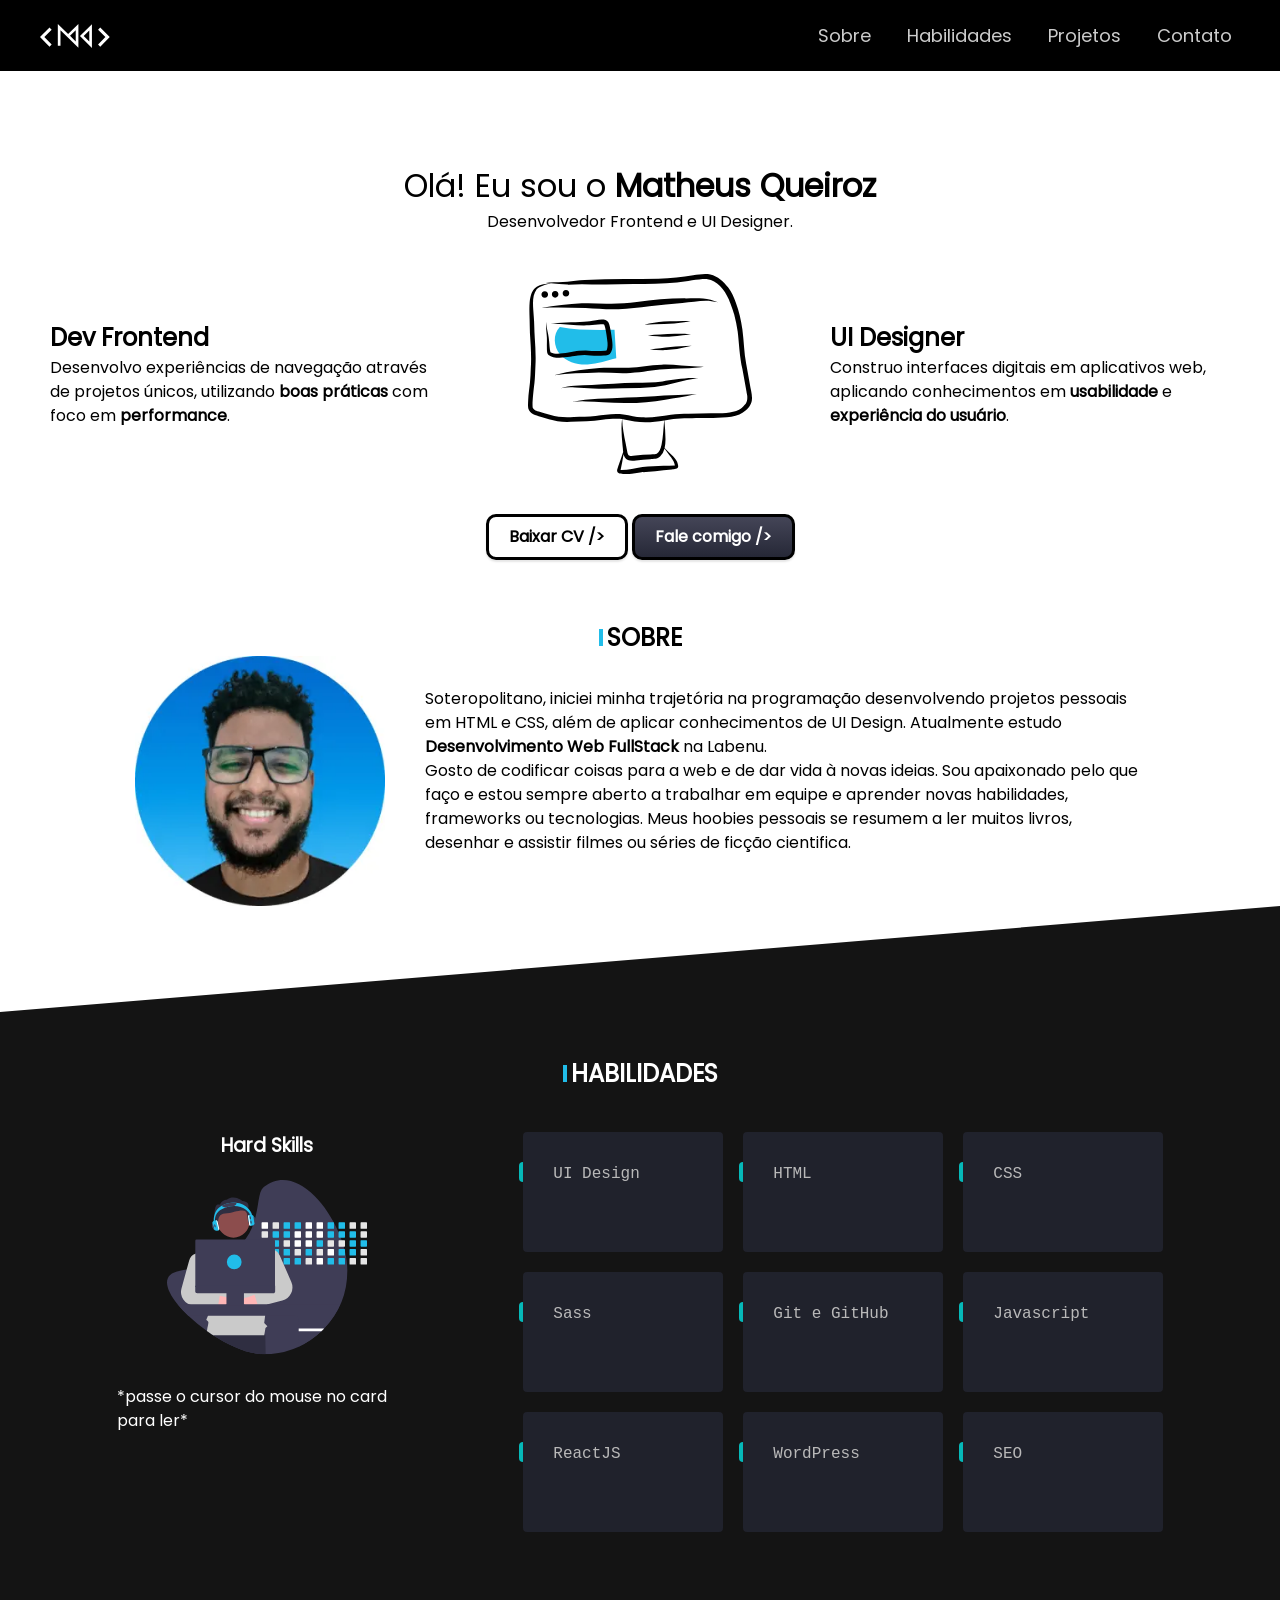
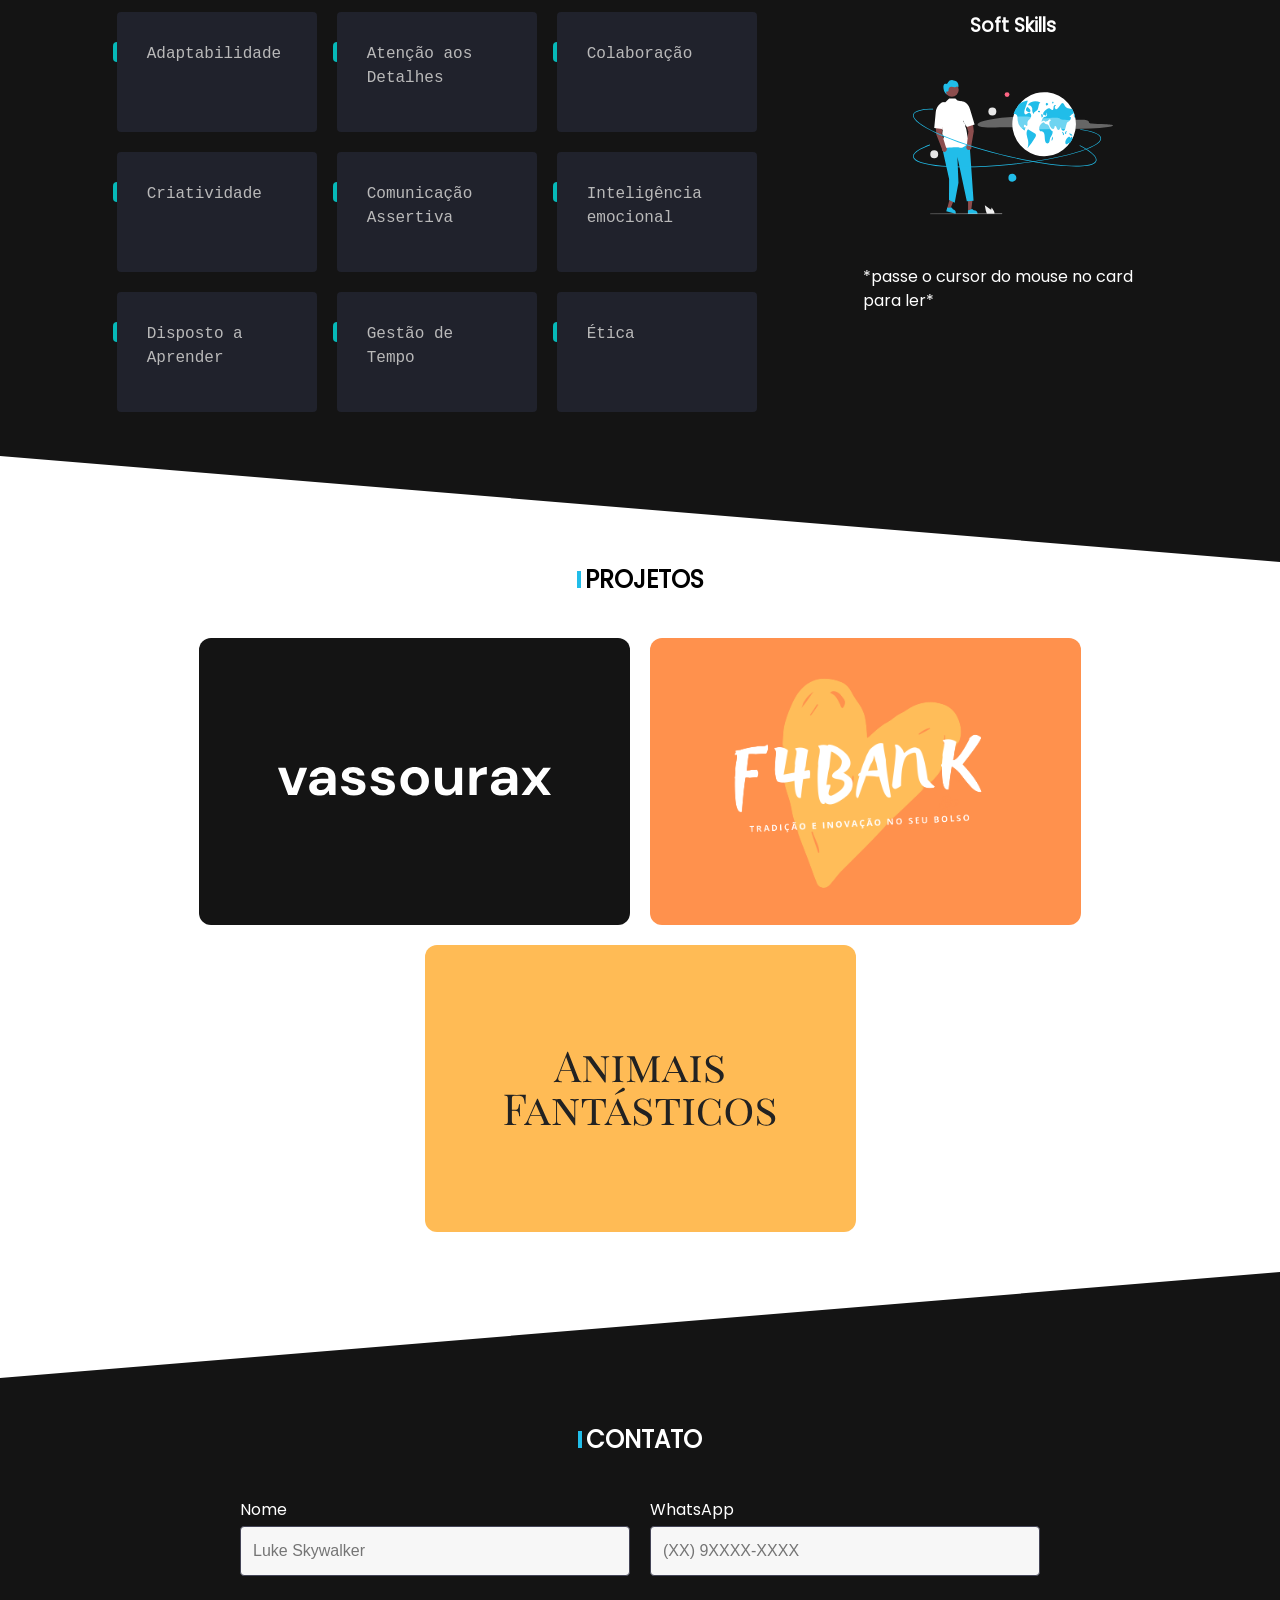
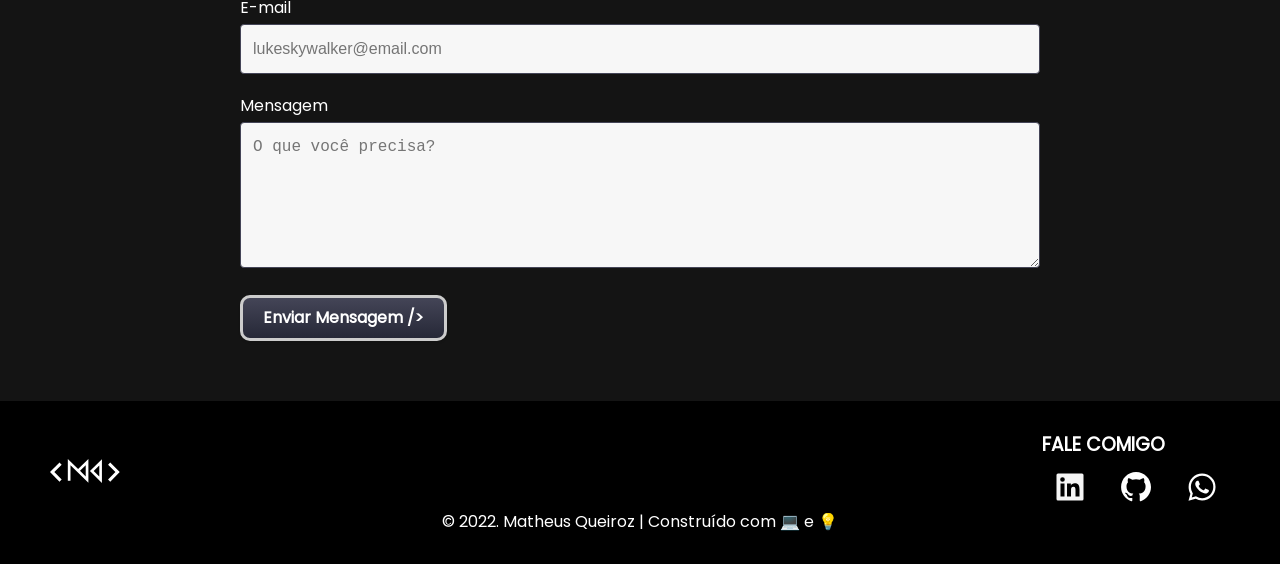
==== index.html @ 2dbba92a "Ajustei as fontes no head" ====
<!DOCTYPE html>
<html lang="pt-BR">

<head>
    <meta charset="UTF-8">
    <meta http-equiv="X-UA-Compatible" content="IE=edge">
    <meta name="viewport" content="width=device-width, initial-scale=1.0">

    <title>Matheus Queiroz | Desenvolvedor Front-End</title>
    <meta name="description" content="Desenvolvo experiências através da programação, criando interfaces poderosas, acessíveis e com foco em responsividade e otimização para SEO." />
    <meta name="author" content="Matheus Queiroz" />

    <!-- Twitter tags -->
    <meta name="twitter:title" content="Matheus Queiroz | Desenvolvedor Front-End" />
    <meta name="twitter:description" content="Desenvolvo experiências através da programação, criando interfaces poderosas, acessíveis e com foco em responsividade e otimização para SEO." />
    <meta name="twitter:site" content="@omatheusqds" />
    <meta name="twitter:creator" content="@omatheusqds" />
    <meta property="twitter:image" content="https://user-images.githubusercontent.com/70871620/184543973-c7e71023-8254-47df-9ac2-0e2c3f99627c.png" />
    <meta property="twitter:image:width" content="1200" />
    <meta property="twitter:image:height" content="630" />

    <!-- Open Graph / Facebook tags-->
    <meta name="og:title" content="Matheus Queiroz | Desenvolvedor Front-End" />
    <meta name="og:description" content="Desenvolvo experiências através da programação, criando interfaces poderosas, acessíveis e com foco em responsividade e otimização para SEO." />
    <meta property="og:url" content="https://matheusqueirozds.dev/" />
    <meta property="og:site_name" content="Matheus Queiroz | Desenvolvedor Front-End" />
    <meta property="og:image" content="https://user-images.githubusercontent.com/70871620/184543973-c7e71023-8254-47df-9ac2-0e2c3f99627c.png" />
    <meta property="og:image:width" content="1200" />
    <meta property="og:image:height" content="630" />

    <meta name="copyright" content="© 2022 matheusqueirozds.dev">
    <meta name="keywords" content="desenvolver front-end, programador, desenvolvedor web, portfólio, criação de sites profissionais, criação de sites acessíveis, criar site com acessibilidade, criação de sites preço, criação de sites baratos, criação de sites para empresas, a melhor empresa de criação de sites, construir um site, criação de sites do zero, criação de sites desenvolvimento web, hospedagem e criação de sites, criação e manutenção de sites, criação e desenvolvimento de sites, criação e edição de sites, design e criação de site, criação de sites como fazer, fazer site html, programa para criação de sites html, criação de sites google, criação de site html, criação site hotel, como desenvolver um site profissional, crie um site, como desenvolver um site, como desenvolver um site gratuito, criação de sites institucionais, criação de site responsivo, criação de sistema web, desenvolver um site, criador de sites profissional, com criar um site, como funciona para criar um site, como fazer um site com html, como criar um site .org, criação de sites melhor preço, criação de sites médicos, criação de sites mobile first, montar um site profissional, montar um site, criação de site no google, criação de sites online, criação de sites orçamento, criação de sites para pequenas empresas, criação de sites para médicos, software para criação de sites, ferramentas para criação de sites, questionário para criação de sites, criação de sites quanto custa, criação de sites responsivos">
    <meta name="theme-color" content="#141414">
    <meta name="rating" content="general">
    <meta name="robots" content="index, follow">

    <link rel="shortcut icon" href="/assets/img/favicon.svg" type="image/svg+xml">
    <link rel="apple-touch-icon" href="/assets/img/favicon.svg">

    <link rel="canonical" href="https://matheusqueirozds.dev">

    <script>document.documentElement.className += ' js'</script>

    <link rel="preload" href="/assets/css/style.min.css" as="style">
    <link rel="stylesheet" href="/assets/css/style.min.css">
</head>

<body class="font-1-16">
    <header class="header-bg color-4">
        <div class="header">
            <a href="/index.html"><img src="/assets/img/logo.svg" alt="Logomarca do site na cor branca, representada por símbolos que remetem à programação" width="70" height="25"></a>

            <nav class="js-menu" id="nav">
                <button id="btn-mobile" aria-label="Abrir Menu" aria-haspopup="true" aria-controls="menu" aria-expanded="false">
                    <span id="hamburger"></span>
                </button>

                <ul class="menu font-1-18">
                    <li><a href="#sobre">Sobre</a></li>
                    <li><a href="#habilidades">Habilidades</a></li>
                    <li><a href="#projetos">Projetos</a></li>
                    <li><a href="#contato">Contato</a></li>
                </ul>
            </nav>
        </div>
    </header>

    <main class="introducao-bg">
        <div class="introducao container">
            <div class="introducao-titulo">
                <h1>Olá! Eu sou o <strong>Matheus Queiroz</strong></h1>
                <p>Desenvolvedor Frontend e UI Designer.</p>
            </div>

            <div class="introducao-informacoes">
                <div class="introducao-conteudo">
                    <h2 class="font-1-24b">Dev Frontend</h2>
                    <p>Desenvolvo experiências de navegação através de projetos únicos, utilizando <strong>boas práticas</strong> com foco em <strong>performance</strong>.</p>
                </div>

                <picture class="introducao-imagem">
                    <img src="/assets/img//computer.svg" alt="desenho de uma tela de um computador, com conteúdo fictício" width="224" height="200">
                </picture>

                <div class="introducao-conteudo">
                    <h2 class="font-1-24b">UI Designer</h2>
                    <p>Construo interfaces digitais em aplicativos web, aplicando conhecimentos em <strong>usabilidade</strong> e <strong>experiência do usuário</strong>.</p>
                </div>
            </div>

            <div class="introducao-botoes">
                <a href="/assets/pdf/curriculo-matheusqueirozds.pdf" class="botao" download="curriculo-matheusqueirozds.pdf" type="application/pdf">Baixar CV /></a>
                <a href="#contato" class="botao secundario">Fale comigo /></a>
            </div>
        </div>
    </main>

    <section class="sobre-bg" id="sobre">
        <div class="sobre container">
            <h2 class="titulo">Sobre</h2>

            <div class="sobre-content">
                <picture>
                    <img src="/assets/img/perfil.webp" alt="Foto com Matheus Queiroz, criador deste portfólio. Ele é um homem preto; tem cabelo, barba e olhos negros; está sorrindo e usa óculos de grau." width="250" height="250">
                </picture>

                <div class="sobre-texto">
                    <p>Soteropolitano, iniciei minha trajetória na programação desenvolvendo projetos pessoais em HTML e CSS, além de aplicar conhecimentos de UI Design. Atualmente estudo <strong>Desenvolvimento Web FullStack</strong> na Labenu.</p>
                    <p>Gosto de codificar coisas para a web e de dar vida à novas ideias. Sou apaixonado pelo que faço e estou sempre aberto a trabalhar em equipe e aprender novas habilidades, frameworks ou tecnologias. Meus hoobies pessoais se resumem a ler muitos livros, desenhar e assistir filmes ou séries de ficção cientifica.</p>
                </div>
            </div>
        </div>
    </section>

    <section class="habilidades-bg color-1" id="habilidades">
        <div class="habilidades container">
            <h2 class="titulo">Habilidades</h2>

            <div class="hard skill">
                <div>
                    <h3 class="skill-titulo">Hard Skills</h3>
                    <img src="/assets/img/hard-skill.svg" alt="Representação em desenho de um homem preto usando o computador e um fone de ouvido, modelo headset azul. A ideia dessa imagem é representar as habilidades técnicas de uma pessoa." width="200" height="175">

                    <div class="descriptions-list js-tabcontent">
                        <p><strong>UI design</strong> é o processo de construção de interfaces com foco no usuário, aplicando conhecimentos sobre cores, tipografia, prototipagem, figma, etc.</p>
                        <p><strong>HTML</strong> é uma linguagem baseada em marcação, onde marcamos os elementos para definir quais informações a página vai exibir.</p>
                        <p><strong>CSS</strong> é uma linguagem de folha de estilo composta por “camadas”, criado com o propósito de estilizar as páginas HTML.</p>
                        <p><strong>Sass</strong> é um pré-processador CSS. É uma simples linguagem de script usada em arquivos Sass.</p>
                        <p>O <strong>Git</strong> é um sistema de controle de versão que permite a criação e edição de arquivos. Já o <strong>GitHub</strong> é uma plataforma que armazena e/ou compartilha esses arquivos com a comunidade dev.</p>
                        <p><strong>JavaScript</strong> é uma linguagem de programação interpretada estruturada, de script em alto nível com tipagem dinâmica fraca e multiparadigma.</p>
                        <p><strong>React</strong> é uma biblioteca JavaScript, desenvolvida pelo Facebook, para construção de interfaces de usuário de forma mais eficiente e componentizada.</p>
                        <p>O <strong>WordPress</strong> é um CMS que permite pegar qualquer site em HTML e torná-lo totalmente gerenciável, facilitando a vida dos clientes.</p>
                        <p><strong>SEO</strong> é o conjunto de estratégias com o objetivo de potencializar e melhorar o posicionamento de um site nas páginas de resultados orgânicos.</p>
                        <p>*passe o cursor do mouse no card para ler*</p>
                    </div>
                </div>

                <ul class="skills-list js-tabmenu">
                    <li>UI Design</li>
                    <li>HTML</li>
                    <li>CSS</li>
                    <li>Sass</li>
                    <li>Git e GitHub</li>
                    <li>Javascript</li>
                    <li>ReactJS</li>
                    <li>WordPress</li>
                    <li>SEO</li>
                </ul>
            </div>

            <div class="soft skill">
                <div>
                    <h3 class="skill-titulo">Soft Skills</h3>
                    <img src="/assets/img/soft-skill.svg" alt="Representação em desenho de um homem preto no universo, olhando para o planeta Terra. A ideia dessa imagem é representar as habilidades comportamentais de uma pessoa." width="200" height="175">

                    <div class="descriptions-list js-tabcontent">
                        <p><strong>Adaptabilidade</strong> é a capacidade de lidar bem com situações novas ou cenários adversos, unindo a flexibilidade, coragem e a resiliência.</p>
                        <p><strong>Atenção aos Detalhes</strong> é uma habilidade que permite concluir tarefas de trabalho com qualidade, precisão e consistência.</p>
                        <p><strong>Colaboração</strong> é a capacidade de resolver coletivamente um problema ou fazer progresso em direção a um objetivo comum, sabendo lidar com as diferenças.</p>
                        <p><strong>Criatividade</strong> é a habilidade de "pensar fora da caixinha", fazendo conexões entre assuntos aparentemente não relacionados e gerando soluções. </p>
                        <p><strong>Comunicação Assertiva</strong> é a habilidade de saber se comunicar bem e ouvir atentamente o outro, sabendo contextualizar o que é transmitido.</p>
                        <p><strong>Inteligência emocional</strong> é a capacidade de reconhecer e avaliar os sentimentos, tendo disposição e equilíbrio para lidar da melhor forma com eles.</p>
                        <p><strong>Disposto a Aprender</strong> é ter a iniciativa em melhorar as habilidades atuais e aceitar novos desafios que possam acrescentar qualidade ao trabalho.</p>
                        <p><strong>Gestão de Tempo</strong> é a habilidade de ajustar e organizar as diferentes atividades da rotina, sem comprometer diretamente a eficiência.</p>
                        <p><strong>Ética</strong> é a capacidade de se comprometer consigo mesmo e com a empresa, sendo pontual, tendo compromisso com a verdade e pensando no coletivo.</p>
                        <p>*passe o cursor do mouse no card para ler*</p>
                    </div>
                </div>

                <ul class="skills-list js-tabmenu">
                    <li>Adaptabilidade</li>
                    <li>Atenção aos Detalhes</li>
                    <li>Colaboração</li>
                    <li>Criatividade</li>
                    <li>Comunicação Assertiva</li>
                    <li>Inteligência emocional</li>
                    <li>Disposto a Aprender</li>
                    <li>Gestão de Tempo</li>
                    <li>Ética</li>
                </ul>
            </div>
        </div>
    </section>

    <section class="projetos-bg" id="projetos">
        <div class="container">
            <h2 class="titulo">Projetos</h2>

            <div class="projetos font-1-18 color-1">
                <div class="projeto-card">
                    <figure>
                        <img src="/assets/img/vassourax-logo.svg" alt="Logotipo do site Vassourax" width="50" height="50">
                        <figcaption>
                            <div class="projeto-card-texto">
                                <p>E-commerce baseado no universo de Harry Potter.</p>
                                <p>UI Design · HTML · CSS · JavaScript</p>
                            </div>
                            <a href="https://vassourax.vercel.app/" target="_blank" rel="noopener noreferrer" class="botao secundario">Visualizar projeto</a>
                        </figcaption>
                    </figure>
                </div>

                <div class="projeto-card">
                    <figure>
                        <img src="/assets/img/banco-logo.svg" alt="Logomarca do site F4Bank" width="50" height="50">
                        <figcaption>
                            <div class="projeto-card-texto">
                                <p>Landing Page de um banco digital.</p>
                                <p>UI Design · HTML · CSS</p>
                            </div>
                            <a href="https://futurebank.vercel.app" target="_blank" rel="noopener noreferrer" class="botao secundario">Visualizar projeto</a>
                        </figcaption>
                    </figure>
                </div>

                <div class="projeto-card">
                    <figure>
                        <img src="/assets/img/af-logo.svg" alt="Logotipo do site Animais Fantásticos" width="50" height="50">
                        <figcaption>
                            <div class="projeto-card-texto">
                                <p>Página com informações sobre animais.</p>
                                <p>UI Design · HTML · CSS</p>
                            </div>
                            <a href="https://animais-fantasticos-sigma.vercel.app" target="_blank" rel="noopener noreferrer" class="botao secundario">Visualizar projeto</a>
                        </figcaption>
                    </figure>
                </div>
            </div>
        </div>
    </section>

    <section class="contato-bg color-1 " id="contato">
        <div class="contato container">
            <h2 class="titulo">Contato</h2>

            <form class="form contato-form" action="enviar.php" method="post">
                <div>
                    <label for="nome">Nome</label>
                    <input type="text" name="nome" id="nome" placeholder="Luke Skywalker" required>
                </div>

                <div>
                    <label for="whatsapp">WhatsApp</label>
                    <input type="tel" name="whatsapp" id="whatsapp" placeholder="(XX) 9XXXX-XXXX" required>
                </div>

                <div class="col-2">
                    <label for="email">E-mail</label>
                    <input type="email" name="email" id="email" placeholder="lukeskywalker@email.com" required>
                </div>

                <div class="col-2">
                    <label for="mensagem">Mensagem</label>
                    <textarea name="mensagem" id="mensagem" rows="5" placeholder="O que você precisa?" required></textarea>
                </div>

                <button class="botao terciario col-2">Enviar Mensagem /></button>
            </form>

            <div class="js-contato-mensagem">
                <div class="mensagem-enviada">
                    <p>Mensagem enviada! 🎉</p>
                    <p>Em breve entraremos em contato. Geralmente respondemos em 24 horas.</p>
                    <button class="botao terciario">Voltar</button>
                </div>
                <div class="mensagem-erro">
                    <p>Erro no envio. 😭</p>
                    <p>Você pode falar diretamente comigo através do e-mail em: <span>contato@matheusqueirozds.dev</span></p>
                    <button class="botao terciario">Voltar</button>
                </div>
                </dic>
            </div>
    </section>

    <footer class="footer-bg color-1">
        <div class="footer container">
            <div class="footer-content">
                <a href="/index.html"><img src="/assets/img/logo.svg" alt="Logomarca do site na cor branca, representada por símbolos que remetem à programação" width="70" height="25"></a>
                <div class="footer-social">
                    <h3>Fale Comigo</h3>
                    <ul>
                        <li>
                            <a href="https://linkedin.com/in/matheusqueirozds" target="_blank" rel="noopener noreferrer">
                                <img class="rede-social" src="/assets/img/linkedin.svg" alt="LinkedIn" width="36" height="36">
                            </a>
                        </li>
                        <li>
                            <a href="https://github.com/matheusqueirozds" target="_blank" rel="noopener noreferrer">
                                <img class="rede-social" src="/assets/img/github.svg" alt="GitHub" width="36" height="36">
                            </a>
                        </li>
                        <li>
                            <a href="https://wa.me/5571981031081" target="_blank" rel="noopener noreferrer">
                                <img class="rede-social" src="/assets/img/whatsapp.svg" alt="WhatsApp" width="36" height="36">
                            </a>
                        </li>
                    </ul>
                </div>
            </div>

            <p class="copy">© 2022. Matheus Queiroz | Construído com 💻 e 💡</p>
        </div>

    </footer>

    <script src="/assets/js/script.js"></script>
    <script src="/assets/js/formulario.js"></script>
</body>

</html>
---- assets/css/style.min.css ----
@font-face{font-family:"Poppins";src:url(/assets/fonts/Poppins/Poppins-Regular.ttf),url(/assets/fonts/Poppins/Poppins-Medium.ttf),url(/assets/fonts/Poppins/Poppins-SemiBold.ttf);font-style:normal}.font-1-14{font-weight:400;font-size:.875rem;line-height:1.3}.font-1-16{font-weight:400;font-size:1rem;line-height:1.5}.font-1-18,.font-1-18b{font-weight:400;font-size:1.125rem;line-height:1.3}.font-1-18b{font-weight:600}.font-1-24{font-weight:400;font-size:1.5rem;line-height:1.5}.font-1-24b{font-weight:700}.font-1-32{font-weight:600;font-size:2rem;line-height:1.2}.font-1-64{font-weight:600;font-size:4rem;line-height:1.125}@media(max-width: 1200px){.font-1-64{font-size:3rem}}@media(max-width: 800px){.font-1-64{font-size:2rem}.font-1-32{font-size:1.5rem}}:root{--padding1: 30px;--padding2: 60px;--padding3: 120px;--padding4: 160px}@media only screen and (max-width: 800px){:root{--padding1: 15px;--padding2: 30px;--padding3: 60px;--padding4: 80px}}*{margin:0;padding:0;-webkit-box-sizing:border-box;-moz-box-sizing:border-box;box-sizing:border-box}body{font-family:"Poppins",sans-serif}img{display:block}a{display:block;color:inherit;text-decoration:none}ul{list-style:none}h1{font-weight:normal}.color-1{color:#fff}.color-2{color:#def7ff}.color-3{color:#e9e9e9}.color-4{color:#ccc}.color-5{color:#21bde9}.color-6{color:#444557}.color-7{color:#262837}.color-8{color:#141414}.color-9{color:#000}.header-bg{background:#000;padding:1rem;position:fixed;width:100%;z-index:99;top:0}.header-bg .header{display:-webkit-box;display:-moz-box;display:-ms-flexbox;display:flex;-webkit-box-align:center;-moz-box-align:center;-ms-flex-align:center;align-items:center;-ms-flex-wrap:wrap;flex-wrap:wrap;-webkit-box-pack:justify;-moz-box-pack:justify;-ms-flex-pack:justify;justify-content:space-between;gap:20px;max-width:1200px;margin:0 auto}.menu{display:-webkit-box;display:-moz-box;display:-ms-flexbox;display:flex;-webkit-box-align:center;-moz-box-align:center;-ms-flex-align:center;align-items:center;-ms-flex-wrap:wrap;flex-wrap:wrap;gap:20px}.menu a{padding:.5rem;-webkit-transition:.3s;transition:.3s}.menu a:hover{color:#e9e9e9;background:#262837}.js .menu a.ativo{color:#fff;background:#262837}@media only screen and (max-width: 600px){.js .menu{display:block;position:absolute;width:100%;top:57px;right:0;background:#000;z-index:1000;height:0;-webkit-transition:.6s;transition:.6s;visibility:hidden;overflow-y:hidden}.js .menu a{padding:1rem 0;margin:0 1rem;border-bottom:2px solid rgba(68,69,87,.5)}}#btn-mobile{display:none}@media only screen and (max-width: 600px){.js #btn-mobile{display:-webkit-box;display:-moz-box;display:-ms-flexbox;display:flex;gap:.5rem;padding:.5rem 1rem;border:none;background:none;cursor:pointer}.js #hamburger{display:block;border-top:2px solid;width:20px;color:#fff}.js #hamburger::after,.js #hamburger::before{display:block;content:"";width:20px;height:2px;background:currentColor;margin-top:5px;-webkit-transition:.3s;transition:.3s;position:relative}.js #nav.ativo .menu{height:calc(100vh - 57px);visibility:visible;overflow-y:auto}.js #nav.ativo #hamburger{border-top-color:rgba(0,0,0,0)}.js #nav.ativo #hamburger::before{-webkit-transform:rotate(135deg);transform:rotate(135deg)}.js #nav.ativo #hamburger::after{-webkit-transform:rotate(-135deg);transform:rotate(-135deg);top:-7px}}.footer-bg{background:#000;padding:var(--padding1)}.footer-content{display:-webkit-box;display:-moz-box;display:-ms-flexbox;display:flex;-webkit-box-align:center;-moz-box-align:center;-ms-flex-align:center;align-items:center;-webkit-box-pack:justify;-moz-box-pack:justify;-ms-flex-pack:justify;justify-content:space-between}@media only screen and (max-width: 600px){.footer-content a{margin-bottom:20px}}@media only screen and (max-width: 600px){.footer-content{-webkit-box-orient:vertical;-webkit-box-direction:normal;-moz-box-orient:vertical;-moz-box-direction:normal;-ms-flex-direction:column;flex-direction:column;-webkit-box-pack:center;-moz-box-pack:center;-ms-flex-pack:center;justify-content:center;margin-bottom:20px}}@media only screen and (max-width: 600px){.footer-social{text-align:center}}.footer-social h3{margin-bottom:5px;text-transform:uppercase}.footer-social ul{display:-webkit-box;display:-moz-box;display:-ms-flexbox;display:flex;gap:10px}.footer-social a{padding:5px 10px}.footer-social a .rede-social{width:36px;height:36px}.footer .copy{text-align:center}@font-face{font-family:"Poppins";src:url(/assets/fonts/Poppins/Poppins-Regular.ttf),url(/assets/fonts/Poppins/Poppins-Medium.ttf),url(/assets/fonts/Poppins/Poppins-SemiBold.ttf);font-style:normal}.font-1-14{font-weight:400;font-size:.875rem;line-height:1.3}.font-1-16{font-weight:400;font-size:1rem;line-height:1.5}.font-1-18,.font-1-18b{font-weight:400;font-size:1.125rem;line-height:1.3}.font-1-18b{font-weight:600}.font-1-24{font-weight:400;font-size:1.5rem;line-height:1.5}.font-1-24b{font-weight:700}.font-1-32{font-weight:600;font-size:2rem;line-height:1.2}.font-1-64{font-weight:600;font-size:4rem;line-height:1.125}@media(max-width: 1200px){.font-1-64{font-size:3rem}}@media(max-width: 800px){.font-1-64{font-size:2rem}.font-1-32{font-size:1.5rem}}.container{max-width:1200px;margin:0 auto;padding-left:10px;padding-right:10px}.container .titulo{text-align:center;text-transform:uppercase}@media only screen and (max-width: 600px){.container .titulo{text-align:left}}.container .titulo::before{display:inline-block;content:"";height:17px;width:4px;background:#21bde9;margin-right:4px}.botao{display:inline-block;background:none;color:#000;padding:12px 20px;border-radius:10px;border:3px solid #000;font:600 1rem/1 "Poppins",sans-serif;-webkit-box-shadow:0 2px 2px rgba(0,0,0,.1);box-shadow:0 2px 2px rgba(0,0,0,.1);max-width:-webkit-max-content;max-width:-moz-max-content;max-width:max-content;cursor:pointer}@media only screen and (max-width: 600px){.botao{padding:12px 16px}}.botao:hover{background:-webkit-gradient(linear, left top, left bottom, from(#444557), to(#262837));background:linear-gradient(#444557, #262837);color:#fff;opacity:.9}.botao.secundario{background:-webkit-gradient(linear, left top, left bottom, from(#444557), to(#262837));background:linear-gradient(#444557, #262837);color:#fff;opacity:1}.botao.secundario:hover{opacity:.9}.botao.terciario{border-color:#ccc;background:-webkit-gradient(linear, left top, left bottom, from(#444557), to(#262837));background:linear-gradient(#444557, #262837);color:#fff;opacity:1}.botao.terciario:hover{opacity:.9}.color-1{color:#fff}.color-2{color:#def7ff}.color-3{color:#e9e9e9}.color-4{color:#ccc}.color-5{color:#21bde9}.color-6{color:#444557}.color-7{color:#262837}.color-8{color:#141414}.color-9{color:#000}@font-face{font-family:"Poppins";src:url(/assets/fonts/Poppins/Poppins-Regular.ttf),url(/assets/fonts/Poppins/Poppins-Medium.ttf),url(/assets/fonts/Poppins/Poppins-SemiBold.ttf);font-style:normal}.font-1-14{font-weight:400;font-size:.875rem;line-height:1.3}.font-1-16{font-weight:400;font-size:1rem;line-height:1.5}.font-1-18,.font-1-18b{font-weight:400;font-size:1.125rem;line-height:1.3}.font-1-18b{font-weight:600}.font-1-24{font-weight:400;font-size:1.5rem;line-height:1.5}.font-1-24b{font-weight:700}.font-1-32{font-weight:600;font-size:2rem;line-height:1.2}.font-1-64{font-weight:600;font-size:4rem;line-height:1.125}@media(max-width: 1200px){.font-1-64{font-size:3rem}}@media(max-width: 800px){.font-1-64{font-size:2rem}.font-1-32{font-size:1.5rem}}.form{display:grid;grid-template-columns:1fr 1fr;-webkit-box-align:center;-moz-box-align:center;-ms-flex-align:center;align-items:center;gap:20px;max-width:800px;margin:0 auto;position:relative}@media only screen and (max-width: 600px){.form{grid-template-columns:1fr}}.form label{display:block;margin-bottom:4px}.form::-webkit-input-placeholder{color:#9c9c9c}.form::-moz-placeholder{color:#9c9c9c}.form:-ms-input-placeholder{color:#9c9c9c}.form::-ms-input-placeholder{color:#9c9c9c}.form::placeholder{color:#9c9c9c}.form .col-2{grid-column:1/-1}@media only screen and (max-width: 600px){.form .col-2{grid-column:1}}.form input[type=text],.form input[type=tel],.form input[type=email],.form textarea{font-weight:400;font-size:1rem;line-height:1.5;background:#f7f7f7;border:1px solid #444557;padding:12px;border-radius:4px;width:100%}.form input[type=text]:focus,.form input[type=tel]:focus,.form input[type=email]:focus,.form textarea:focus{outline:none;border-color:#def7ff;background:#fff;-webkit-box-shadow:0 0 0 2px #21bde9;box-shadow:0 0 0 2px #21bde9}.js .form.inativo{display:none}@font-face{font-family:"Poppins";src:url(/assets/fonts/Poppins/Poppins-Regular.ttf),url(/assets/fonts/Poppins/Poppins-Medium.ttf),url(/assets/fonts/Poppins/Poppins-SemiBold.ttf);font-style:normal}.font-1-14{font-weight:400;font-size:.875rem;line-height:1.3}.font-1-16{font-weight:400;font-size:1rem;line-height:1.5}.font-1-18,.font-1-18b{font-weight:400;font-size:1.125rem;line-height:1.3}.font-1-18b{font-weight:600}.font-1-24{font-weight:400;font-size:1.5rem;line-height:1.5}.font-1-24b{font-weight:700}.font-1-32{font-weight:600;font-size:2rem;line-height:1.2}.font-1-64{font-weight:600;font-size:4rem;line-height:1.125}@media(max-width: 1200px){.font-1-64{font-size:3rem}}@media(max-width: 800px){.font-1-64{font-size:2rem}.font-1-32{font-size:1.5rem}}.introducao{padding-top:162px}@media only screen and (max-width: 800px){.introducao{padding-top:152px}}@media only screen and (max-width: 600px){.introducao{padding-top:104px}}.introducao-titulo{text-align:center;margin-bottom:40px}@media only screen and (max-width: 800px){.introducao-titulo{text-align:left;margin-bottom:30px}}.introducao-informacoes{display:-webkit-box;display:-moz-box;display:-ms-flexbox;display:flex;-webkit-box-align:center;-moz-box-align:center;-ms-flex-align:center;align-items:center;-webkit-box-pack:justify;-moz-box-pack:justify;-ms-flex-pack:justify;justify-content:space-between;gap:40px;margin-bottom:40px}@media only screen and (max-width: 800px){.introducao-informacoes{-webkit-box-orient:vertical;-webkit-box-direction:normal;-moz-box-orient:vertical;-moz-box-direction:normal;-ms-flex-direction:column;flex-direction:column;gap:15px;margin-bottom:30px}}@media only screen and (max-width: 800px){.introducao-imagem{display:none}}.introducao-imagem img{max-width:none}.introducao-conteudo p{max-width:400px}@media only screen and (max-width: 800px){.introducao-conteudo p{max-width:-webkit-max-content;max-width:-moz-max-content;max-width:max-content}}.introducao-botoes{text-align:center}.sobre-bg{padding-top:var(--padding2);padding-bottom:var(--padding3)}@media only screen and (max-width: 800px){.sobre .titulo{margin-bottom:20px}}.sobre-content{display:-webkit-box;display:-moz-box;display:-ms-flexbox;display:flex;-webkit-box-align:center;-moz-box-align:center;-ms-flex-align:center;align-items:center;-webkit-box-pack:center;-moz-box-pack:center;-ms-flex-pack:center;justify-content:center;gap:40px}@media only screen and (max-width: 800px){.sobre-content{-webkit-box-orient:vertical;-webkit-box-direction:normal;-moz-box-orient:vertical;-moz-box-direction:normal;-ms-flex-direction:column;flex-direction:column;gap:20px}}@media only screen and (max-width: 600px){.sobre-content{-webkit-box-orient:vertical;-webkit-box-direction:normal;-moz-box-orient:vertical;-moz-box-direction:normal;-ms-flex-direction:column;flex-direction:column;gap:20px}}.sobre-content img{width:250px}@media only screen and (max-width: 600px){.sobre-content img{height:200px;width:200px}}.sobre-texto{max-width:720px}.sobre-texto:first-of-type{margin-bottom:20px}.habilidades-bg{background:#141414;position:relative;padding:var(--padding1) 10px}@media only screen and (max-width: 600px){.habilidades-bg{padding:var(--padding2) 10px}}.habilidades-bg::before{position:absolute;top:-120px;right:0;display:block;content:"";height:123px;width:100%;background:url("/assets//img//borda.svg") no-repeat;-webkit-transform:rotateX(180deg);transform:rotateX(180deg)}@media only screen and (max-width: 900px){.habilidades-bg::before{top:-90px;height:93px}}@media only screen and (max-width: 800px){.habilidades-bg::before{top:-60px;height:63px}}@media only screen and (max-width: 550px){.habilidades-bg::before{top:-40px;height:43px}}.habilidades-bg::after{position:absolute;bottom:-120px;right:0;display:block;content:"";height:123px;width:100%;background:url("/assets//img//borda.svg") no-repeat}@media only screen and (max-width: 900px){.habilidades-bg::after{bottom:-90px;height:93px}}@media only screen and (max-width: 800px){.habilidades-bg::after{bottom:-60px;height:63px}}@media only screen and (max-width: 550px){.habilidades-bg::after{bottom:-40px;height:43px}}.habilidades .titulo{margin-bottom:40px}@media only screen and (max-width: 1000px){.habilidades .titulo{margin-bottom:30px}}@media only screen and (max-width: 700px){.habilidades .titulo{margin-bottom:20px}}.skill{display:-webkit-box;display:-moz-box;display:-ms-flexbox;display:flex;-webkit-box-align:start;-moz-box-align:start;-ms-flex-align:start;align-items:flex-start;-webkit-box-pack:space-evenly;-moz-box-pack:space-evenly;-ms-flex-pack:space-evenly;justify-content:space-evenly;gap:40px}.skill div{display:-webkit-box;display:-moz-box;display:-ms-flexbox;display:flex;-webkit-box-align:center;-moz-box-align:center;-ms-flex-align:center;align-items:center;-webkit-box-orient:vertical;-webkit-box-direction:normal;-moz-box-orient:vertical;-moz-box-direction:normal;-ms-flex-direction:column;flex-direction:column;-ms-flex-wrap:wrap;flex-wrap:wrap;gap:10px;width:300px}@media only screen and (max-width: 1000px){.skill div{-webkit-box-align:start;-moz-box-align:start;-ms-flex-align:start;align-items:flex-start;gap:0;width:860px}}@media only screen and (max-width: 900px){.skill div{max-width:760px}}@media only screen and (max-width: 800px){.skill div{max-width:640px}}@media only screen and (max-width: 700px){.skill div{-webkit-box-align:center;-moz-box-align:center;-ms-flex-align:center;align-items:center;max-width:550px}}@media only screen and (max-width: 600px){.skill div{max-width:490px}}@media only screen and (max-width: 550px){.skill div{-webkit-box-align:center;-moz-box-align:center;-ms-flex-align:center;align-items:center;max-width:340px}}.skill div img{margin-bottom:20px}@media only screen and (max-width: 1000px){.skill div img{display:none}}.hard.skill{margin-bottom:80px}@media only screen and (max-width: 1000px){.hard.skill{-webkit-box-orient:vertical;-webkit-box-direction:normal;-moz-box-orient:vertical;-moz-box-direction:normal;-ms-flex-direction:column;flex-direction:column;-webkit-box-align:center;-moz-box-align:center;-ms-flex-align:center;align-items:center;-webkit-box-pack:center;-moz-box-pack:center;-ms-flex-pack:center;justify-content:center;gap:20px}}@media only screen and (max-width: 700px){.hard.skill{margin-bottom:40px}}.soft.skill{-webkit-box-orient:horizontal;-webkit-box-direction:reverse;-moz-box-orient:horizontal;-moz-box-direction:reverse;-ms-flex-direction:row-reverse;flex-direction:row-reverse}@media only screen and (max-width: 1000px){.soft.skill{-webkit-box-orient:vertical;-webkit-box-direction:normal;-moz-box-orient:vertical;-moz-box-direction:normal;-ms-flex-direction:column;flex-direction:column;-webkit-box-align:center;-moz-box-align:center;-ms-flex-align:center;align-items:center;-webkit-box-pack:center;-moz-box-pack:center;-ms-flex-pack:center;justify-content:center;gap:20px}}.skill-titulo{margin-bottom:10px}@media only screen and (max-width: 1000px){.skill-titulo{margin-bottom:10px}}.skills-list{display:grid;grid-template-columns:repeat(3, 1fr);place-items:center;gap:20px}@media only screen and (max-width: 1000px){.skills-list{grid-template-columns:repeat(4, 1fr)}}@media only screen and (max-width: 900px){.skills-list{grid-template-columns:repeat(3, 1fr)}}@media only screen and (max-width: 550px){.skills-list{grid-template-columns:repeat(2, 1fr)}}.skills-list li{font-family:monospace;position:relative;background:#262837;padding:30px;border-radius:4px;height:120px;width:200px;cursor:pointer;opacity:.7;-webkit-transition:.5s;transition:.5s}@media only screen and (max-width: 900px){.skills-list li{width:240px}}@media only screen and (max-width: 800px){.skills-list li{max-width:200px}}@media only screen and (max-width: 700px){.skills-list li{display:-webkit-box;display:-moz-box;display:-ms-flexbox;display:flex;-webkit-box-align:center;-moz-box-align:center;-ms-flex-align:center;align-items:center;height:70px;max-width:170px;word-break:break-all}.skills-list li::before{top:15px}}@media only screen and (max-width: 600px){.skills-list li{max-width:150px}}@media only screen and (max-width: 550px){.skills-list li{max-width:160px}}.skills-list li:hover{border-radius:0 4px 4px 0;opacity:1}.skills-list li::before{display:inline-block;content:"";position:absolute;top:30px;left:-4px;background:aqua;border-radius:4px 0 0 4px;height:20px;width:4px;-webkit-transition:.5s;transition:.5s}.skills-list li:hover::before{top:0;height:100%}.descriptions-list p:last-child{display:none}.js .js-tabcontent p{display:none}.js .js-tabcontent p.ativo{display:block !important;-webkit-animation:show .7s forwards;animation:show .7s forwards}@media only screen and (max-width: 1000px){.js .js-tabcontent p.ativo{height:60px;width:100%}}.js .js-tabcontent p strong{color:#21bde9}@media only screen and (max-width: 550px){.js .hard.skill .js-tabcontent p.ativo{height:7.5rem}.js .soft.skill .js-tabcontent p.ativo{height:6rem}}@-webkit-keyframes show{from{opacity:0;-webkit-transform:translate3d(30px, 0, 0);transform:translate3d(30px, 0, 0)}to{opacity:1;-webkit-transform:translate3d(0, 0, 0);transform:translate3d(0, 0, 0)}}@keyframes show{from{opacity:0;-webkit-transform:translate3d(30px, 0, 0);transform:translate3d(30px, 0, 0)}to{opacity:1;-webkit-transform:translate3d(0, 0, 0);transform:translate3d(0, 0, 0)}}.projetos-bg{padding-top:var(--padding3);padding-bottom:var(--padding4)}.projetos-bg .container{max-width:100%;margin:0 auto}.projetos-bg .titulo{margin-bottom:40px}.projetos{display:-webkit-box;display:-moz-box;display:-ms-flexbox;display:flex;-ms-flex-wrap:wrap;flex-wrap:wrap;-webkit-box-pack:center;-moz-box-pack:center;-ms-flex-pack:center;justify-content:center;gap:20px}.projeto-card{background-repeat:no-repeat;background-size:cover;background-position:center;border-radius:12px}.projeto-card:nth-child(1){background:#141414}.projeto-card:nth-child(2){background:#ff914d}.projeto-card:nth-child(3){background:#fb5}.projeto-card figure{display:-webkit-box;display:-moz-box;display:-ms-flexbox;display:flex;-webkit-box-orient:vertical;-webkit-box-direction:normal;-moz-box-orient:vertical;-moz-box-direction:normal;-ms-flex-direction:column;flex-direction:column;-webkit-box-pack:center;-moz-box-pack:center;-ms-flex-pack:center;justify-content:center;border-radius:12px;padding:20px;height:287px;width:431px;position:relative}@media only screen and (max-width: 600px){.projeto-card figure{height:247px;max-width:345px}}.projeto-card figure img{-ms-flex-item-align:center;align-self:center;height:auto;width:80%;padding:20px;-webkit-transition:ease-in-out .25s;transition:ease-in-out .25s}.projeto-card figcaption{display:-webkit-box;display:-moz-box;display:-ms-flexbox;display:flex;-webkit-box-orient:vertical;-webkit-box-direction:normal;-moz-box-orient:vertical;-moz-box-direction:normal;-ms-flex-direction:column;flex-direction:column;-webkit-box-align:center;-moz-box-align:center;-ms-flex-align:center;align-items:center;-webkit-box-pack:center;-moz-box-pack:center;-ms-flex-pack:center;justify-content:center;gap:20px;text-align:center;position:absolute;opacity:0;top:0;left:0;height:100%;width:100%;z-index:1;background:#262837;padding:20px;border-radius:12px;-webkit-transition:ease-in-out .45s;transition:ease-in-out .45s}.projeto-card figcaption:hover{opacity:1}.projeto-card figcaption p:first-of-type{margin-bottom:20px}.contato-bg{background:#141414;position:relative;padding:var(--padding1) 10px var(--padding2) 10px}@media only screen and (max-width: 600px){.contato-bg{padding:var(--padding2) 10px}}.contato-bg::before{position:absolute;top:-120px;right:0;display:block;content:"";height:123px;width:100%;background:url("/assets//img//borda.svg") no-repeat;-webkit-transform:rotateX(180deg);transform:rotateX(180deg)}@media only screen and (max-width: 900px){.contato-bg::before{top:-90px;height:93px}}@media only screen and (max-width: 800px){.contato-bg::before{top:-60px;height:63px}}@media only screen and (max-width: 550px){.contato-bg::before{top:-40px;height:43px}}.contato .titulo{margin-bottom:40px}@-webkit-keyframes popup{from{-webkit-transform:matrix3d(-30px, 0, 0);transform:matrix3d(-30px, 0, 0);opacity:0;-webkit-transform:scale(0.7);transform:scale(0.7)}to{-webkit-transform:matrix3d(30px, 0, 0);transform:matrix3d(30px, 0, 0);opacity:1;-webkit-transform:scale(1);transform:scale(1)}}@keyframes popup{from{-webkit-transform:matrix3d(-30px, 0, 0);transform:matrix3d(-30px, 0, 0);opacity:0;-webkit-transform:scale(0.7);transform:scale(0.7)}to{-webkit-transform:matrix3d(30px, 0, 0);transform:matrix3d(30px, 0, 0);opacity:1;-webkit-transform:scale(1);transform:scale(1)}}.js .js-contato-mensagem{display:none}.js .js-contato-mensagem.ativo{display:grid;place-items:center;background:#141414;max-width:800px;height:442px;margin:0 auto;-webkit-animation:popup .7s forwards;animation:popup .7s forwards}.js .mensagem-enviada,.js .mensagem-erro{display:none}.js .mensagem-enviada.ativo,.js .mensagem-erro.ativo{display:block;text-align:center}.js .mensagem-enviada.ativo span,.js .mensagem-erro.ativo span{display:inline-block;color:#21bde9;font-weight:bold;cursor:pointer}.js .mensagem-enviada.ativo .botao,.js .mensagem-erro.ativo .botao{margin-top:40px}
---- assets/css/style.min.css ----
@font-face{font-family:"Poppins";src:url(/assets/fonts/Poppins/Poppins-Regular.ttf),url(/assets/fonts/Poppins/Poppins-Medium.ttf),url(/assets/fonts/Poppins/Poppins-SemiBold.ttf);font-style:normal}.font-1-14{font-weight:400;font-size:.875rem;line-height:1.3}.font-1-16{font-weight:400;font-size:1rem;line-height:1.5}.font-1-18,.font-1-18b{font-weight:400;font-size:1.125rem;line-height:1.3}.font-1-18b{font-weight:600}.font-1-24{font-weight:400;font-size:1.5rem;line-height:1.5}.font-1-24b{font-weight:700}.font-1-32{font-weight:600;font-size:2rem;line-height:1.2}.font-1-64{font-weight:600;font-size:4rem;line-height:1.125}@media(max-width: 1200px){.font-1-64{font-size:3rem}}@media(max-width: 800px){.font-1-64{font-size:2rem}.font-1-32{font-size:1.5rem}}:root{--padding1: 30px;--padding2: 60px;--padding3: 120px;--padding4: 160px}@media only screen and (max-width: 800px){:root{--padding1: 15px;--padding2: 30px;--padding3: 60px;--padding4: 80px}}*{margin:0;padding:0;-webkit-box-sizing:border-box;-moz-box-sizing:border-box;box-sizing:border-box}body{font-family:"Poppins",sans-serif}img{display:block}a{display:block;color:inherit;text-decoration:none}ul{list-style:none}h1{font-weight:normal}.color-1{color:#fff}.color-2{color:#def7ff}.color-3{color:#e9e9e9}.color-4{color:#ccc}.color-5{color:#21bde9}.color-6{color:#444557}.color-7{color:#262837}.color-8{color:#141414}.color-9{color:#000}.header-bg{background:#000;padding:1rem;position:fixed;width:100%;z-index:99;top:0}.header-bg .header{display:-webkit-box;display:-moz-box;display:-ms-flexbox;display:flex;-webkit-box-align:center;-moz-box-align:center;-ms-flex-align:center;align-items:center;-ms-flex-wrap:wrap;flex-wrap:wrap;-webkit-box-pack:justify;-moz-box-pack:justify;-ms-flex-pack:justify;justify-content:space-between;gap:20px;max-width:1200px;margin:0 auto}.menu{display:-webkit-box;display:-moz-box;display:-ms-flexbox;display:flex;-webkit-box-align:center;-moz-box-align:center;-ms-flex-align:center;align-items:center;-ms-flex-wrap:wrap;flex-wrap:wrap;gap:20px}.menu a{padding:.5rem;-webkit-transition:.3s;transition:.3s}.menu a:hover{color:#e9e9e9;background:#262837}.js .menu a.ativo{color:#fff;background:#262837}@media only screen and (max-width: 600px){.js .menu{display:block;position:absolute;width:100%;top:57px;right:0;background:#000;z-index:1000;height:0;-webkit-transition:.6s;transition:.6s;visibility:hidden;overflow-y:hidden}.js .menu a{padding:1rem 0;margin:0 1rem;border-bottom:2px solid rgba(68,69,87,.5)}}#btn-mobile{display:none}@media only screen and (max-width: 600px){.js #btn-mobile{display:-webkit-box;display:-moz-box;display:-ms-flexbox;display:flex;gap:.5rem;padding:.5rem 1rem;border:none;background:none;cursor:pointer}.js #hamburger{display:block;border-top:2px solid;width:20px;color:#fff}.js #hamburger::after,.js #hamburger::before{display:block;content:"";width:20px;height:2px;background:currentColor;margin-top:5px;-webkit-transition:.3s;transition:.3s;position:relative}.js #nav.ativo .menu{height:calc(100vh - 57px);visibility:visible;overflow-y:auto}.js #nav.ativo #hamburger{border-top-color:rgba(0,0,0,0)}.js #nav.ativo #hamburger::before{-webkit-transform:rotate(135deg);transform:rotate(135deg)}.js #nav.ativo #hamburger::after{-webkit-transform:rotate(-135deg);transform:rotate(-135deg);top:-7px}}.footer-bg{background:#000;padding:var(--padding1)}.footer-content{display:-webkit-box;display:-moz-box;display:-ms-flexbox;display:flex;-webkit-box-align:center;-moz-box-align:center;-ms-flex-align:center;align-items:center;-webkit-box-pack:justify;-moz-box-pack:justify;-ms-flex-pack:justify;justify-content:space-between}@media only screen and (max-width: 600px){.footer-content a{margin-bottom:20px}}@media only screen and (max-width: 600px){.footer-content{-webkit-box-orient:vertical;-webkit-box-direction:normal;-moz-box-orient:vertical;-moz-box-direction:normal;-ms-flex-direction:column;flex-direction:column;-webkit-box-pack:center;-moz-box-pack:center;-ms-flex-pack:center;justify-content:center;margin-bottom:20px}}@media only screen and (max-width: 600px){.footer-social{text-align:center}}.footer-social h3{margin-bottom:5px;text-transform:uppercase}.footer-social ul{display:-webkit-box;display:-moz-box;display:-ms-flexbox;display:flex;gap:10px}.footer-social a{padding:5px 10px}.footer-social a .rede-social{width:36px;height:36px}.footer .copy{text-align:center}@font-face{font-family:"Poppins";src:url(/assets/fonts/Poppins/Poppins-Regular.ttf),url(/assets/fonts/Poppins/Poppins-Medium.ttf),url(/assets/fonts/Poppins/Poppins-SemiBold.ttf);font-style:normal}.font-1-14{font-weight:400;font-size:.875rem;line-height:1.3}.font-1-16{font-weight:400;font-size:1rem;line-height:1.5}.font-1-18,.font-1-18b{font-weight:400;font-size:1.125rem;line-height:1.3}.font-1-18b{font-weight:600}.font-1-24{font-weight:400;font-size:1.5rem;line-height:1.5}.font-1-24b{font-weight:700}.font-1-32{font-weight:600;font-size:2rem;line-height:1.2}.font-1-64{font-weight:600;font-size:4rem;line-height:1.125}@media(max-width: 1200px){.font-1-64{font-size:3rem}}@media(max-width: 800px){.font-1-64{font-size:2rem}.font-1-32{font-size:1.5rem}}.container{max-width:1200px;margin:0 auto;padding-left:10px;padding-right:10px}.container .titulo{text-align:center;text-transform:uppercase}@media only screen and (max-width: 600px){.container .titulo{text-align:left}}.container .titulo::before{display:inline-block;content:"";height:17px;width:4px;background:#21bde9;margin-right:4px}.botao{display:inline-block;background:none;color:#000;padding:12px 20px;border-radius:10px;border:3px solid #000;font:600 1rem/1 "Poppins",sans-serif;-webkit-box-shadow:0 2px 2px rgba(0,0,0,.1);box-shadow:0 2px 2px rgba(0,0,0,.1);max-width:-webkit-max-content;max-width:-moz-max-content;max-width:max-content;cursor:pointer}@media only screen and (max-width: 600px){.botao{padding:12px 16px}}.botao:hover{background:-webkit-gradient(linear, left top, left bottom, from(#444557), to(#262837));background:linear-gradient(#444557, #262837);color:#fff;opacity:.9}.botao.secundario{background:-webkit-gradient(linear, left top, left bottom, from(#444557), to(#262837));background:linear-gradient(#444557, #262837);color:#fff;opacity:1}.botao.secundario:hover{opacity:.9}.botao.terciario{border-color:#ccc;background:-webkit-gradient(linear, left top, left bottom, from(#444557), to(#262837));background:linear-gradient(#444557, #262837);color:#fff;opacity:1}.botao.terciario:hover{opacity:.9}.color-1{color:#fff}.color-2{color:#def7ff}.color-3{color:#e9e9e9}.color-4{color:#ccc}.color-5{color:#21bde9}.color-6{color:#444557}.color-7{color:#262837}.color-8{color:#141414}.color-9{color:#000}@font-face{font-family:"Poppins";src:url(/assets/fonts/Poppins/Poppins-Regular.ttf),url(/assets/fonts/Poppins/Poppins-Medium.ttf),url(/assets/fonts/Poppins/Poppins-SemiBold.ttf);font-style:normal}.font-1-14{font-weight:400;font-size:.875rem;line-height:1.3}.font-1-16{font-weight:400;font-size:1rem;line-height:1.5}.font-1-18,.font-1-18b{font-weight:400;font-size:1.125rem;line-height:1.3}.font-1-18b{font-weight:600}.font-1-24{font-weight:400;font-size:1.5rem;line-height:1.5}.font-1-24b{font-weight:700}.font-1-32{font-weight:600;font-size:2rem;line-height:1.2}.font-1-64{font-weight:600;font-size:4rem;line-height:1.125}@media(max-width: 1200px){.font-1-64{font-size:3rem}}@media(max-width: 800px){.font-1-64{font-size:2rem}.font-1-32{font-size:1.5rem}}.form{display:grid;grid-template-columns:1fr 1fr;-webkit-box-align:center;-moz-box-align:center;-ms-flex-align:center;align-items:center;gap:20px;max-width:800px;margin:0 auto;position:relative}@media only screen and (max-width: 600px){.form{grid-template-columns:1fr}}.form label{display:block;margin-bottom:4px}.form::-webkit-input-placeholder{color:#9c9c9c}.form::-moz-placeholder{color:#9c9c9c}.form:-ms-input-placeholder{color:#9c9c9c}.form::-ms-input-placeholder{color:#9c9c9c}.form::placeholder{color:#9c9c9c}.form .col-2{grid-column:1/-1}@media only screen and (max-width: 600px){.form .col-2{grid-column:1}}.form input[type=text],.form input[type=tel],.form input[type=email],.form textarea{font-weight:400;font-size:1rem;line-height:1.5;background:#f7f7f7;border:1px solid #444557;padding:12px;border-radius:4px;width:100%}.form input[type=text]:focus,.form input[type=tel]:focus,.form input[type=email]:focus,.form textarea:focus{outline:none;border-color:#def7ff;background:#fff;-webkit-box-shadow:0 0 0 2px #21bde9;box-shadow:0 0 0 2px #21bde9}.js .form.inativo{display:none}@font-face{font-family:"Poppins";src:url(/assets/fonts/Poppins/Poppins-Regular.ttf),url(/assets/fonts/Poppins/Poppins-Medium.ttf),url(/assets/fonts/Poppins/Poppins-SemiBold.ttf);font-style:normal}.font-1-14{font-weight:400;font-size:.875rem;line-height:1.3}.font-1-16{font-weight:400;font-size:1rem;line-height:1.5}.font-1-18,.font-1-18b{font-weight:400;font-size:1.125rem;line-height:1.3}.font-1-18b{font-weight:600}.font-1-24{font-weight:400;font-size:1.5rem;line-height:1.5}.font-1-24b{font-weight:700}.font-1-32{font-weight:600;font-size:2rem;line-height:1.2}.font-1-64{font-weight:600;font-size:4rem;line-height:1.125}@media(max-width: 1200px){.font-1-64{font-size:3rem}}@media(max-width: 800px){.font-1-64{font-size:2rem}.font-1-32{font-size:1.5rem}}.introducao{padding-top:162px}@media only screen and (max-width: 800px){.introducao{padding-top:152px}}@media only screen and (max-width: 600px){.introducao{padding-top:104px}}.introducao-titulo{text-align:center;margin-bottom:40px}@media only screen and (max-width: 800px){.introducao-titulo{text-align:left;margin-bottom:30px}}.introducao-informacoes{display:-webkit-box;display:-moz-box;display:-ms-flexbox;display:flex;-webkit-box-align:center;-moz-box-align:center;-ms-flex-align:center;align-items:center;-webkit-box-pack:justify;-moz-box-pack:justify;-ms-flex-pack:justify;justify-content:space-between;gap:40px;margin-bottom:40px}@media only screen and (max-width: 800px){.introducao-informacoes{-webkit-box-orient:vertical;-webkit-box-direction:normal;-moz-box-orient:vertical;-moz-box-direction:normal;-ms-flex-direction:column;flex-direction:column;gap:15px;margin-bottom:30px}}@media only screen and (max-width: 800px){.introducao-imagem{display:none}}.introducao-imagem img{max-width:none}.introducao-conteudo p{max-width:400px}@media only screen and (max-width: 800px){.introducao-conteudo p{max-width:-webkit-max-content;max-width:-moz-max-content;max-width:max-content}}.introducao-botoes{text-align:center}.sobre-bg{padding-top:var(--padding2);padding-bottom:var(--padding3)}@media only screen and (max-width: 800px){.sobre .titulo{margin-bottom:20px}}.sobre-content{display:-webkit-box;display:-moz-box;display:-ms-flexbox;display:flex;-webkit-box-align:center;-moz-box-align:center;-ms-flex-align:center;align-items:center;-webkit-box-pack:center;-moz-box-pack:center;-ms-flex-pack:center;justify-content:center;gap:40px}@media only screen and (max-width: 800px){.sobre-content{-webkit-box-orient:vertical;-webkit-box-direction:normal;-moz-box-orient:vertical;-moz-box-direction:normal;-ms-flex-direction:column;flex-direction:column;gap:20px}}@media only screen and (max-width: 600px){.sobre-content{-webkit-box-orient:vertical;-webkit-box-direction:normal;-moz-box-orient:vertical;-moz-box-direction:normal;-ms-flex-direction:column;flex-direction:column;gap:20px}}.sobre-content img{width:250px}@media only screen and (max-width: 600px){.sobre-content img{height:200px;width:200px}}.sobre-texto{max-width:720px}.sobre-texto:first-of-type{margin-bottom:20px}.habilidades-bg{background:#141414;position:relative;padding:var(--padding1) 10px}@media only screen and (max-width: 600px){.habilidades-bg{padding:var(--padding2) 10px}}.habilidades-bg::before{position:absolute;top:-120px;right:0;display:block;content:"";height:123px;width:100%;background:url("/assets//img//borda.svg") no-repeat;-webkit-transform:rotateX(180deg);transform:rotateX(180deg)}@media only screen and (max-width: 900px){.habilidades-bg::before{top:-90px;height:93px}}@media only screen and (max-width: 800px){.habilidades-bg::before{top:-60px;height:63px}}@media only screen and (max-width: 550px){.habilidades-bg::before{top:-40px;height:43px}}.habilidades-bg::after{position:absolute;bottom:-120px;right:0;display:block;content:"";height:123px;width:100%;background:url("/assets//img//borda.svg") no-repeat}@media only screen and (max-width: 900px){.habilidades-bg::after{bottom:-90px;height:93px}}@media only screen and (max-width: 800px){.habilidades-bg::after{bottom:-60px;height:63px}}@media only screen and (max-width: 550px){.habilidades-bg::after{bottom:-40px;height:43px}}.habilidades .titulo{margin-bottom:40px}@media only screen and (max-width: 1000px){.habilidades .titulo{margin-bottom:30px}}@media only screen and (max-width: 700px){.habilidades .titulo{margin-bottom:20px}}.skill{display:-webkit-box;display:-moz-box;display:-ms-flexbox;display:flex;-webkit-box-align:start;-moz-box-align:start;-ms-flex-align:start;align-items:flex-start;-webkit-box-pack:space-evenly;-moz-box-pack:space-evenly;-ms-flex-pack:space-evenly;justify-content:space-evenly;gap:40px}.skill div{display:-webkit-box;display:-moz-box;display:-ms-flexbox;display:flex;-webkit-box-align:center;-moz-box-align:center;-ms-flex-align:center;align-items:center;-webkit-box-orient:vertical;-webkit-box-direction:normal;-moz-box-orient:vertical;-moz-box-direction:normal;-ms-flex-direction:column;flex-direction:column;-ms-flex-wrap:wrap;flex-wrap:wrap;gap:10px;width:300px}@media only screen and (max-width: 1000px){.skill div{-webkit-box-align:start;-moz-box-align:start;-ms-flex-align:start;align-items:flex-start;gap:0;width:860px}}@media only screen and (max-width: 900px){.skill div{max-width:760px}}@media only screen and (max-width: 800px){.skill div{max-width:640px}}@media only screen and (max-width: 700px){.skill div{-webkit-box-align:center;-moz-box-align:center;-ms-flex-align:center;align-items:center;max-width:550px}}@media only screen and (max-width: 600px){.skill div{max-width:490px}}@media only screen and (max-width: 550px){.skill div{-webkit-box-align:center;-moz-box-align:center;-ms-flex-align:center;align-items:center;max-width:340px}}.skill div img{margin-bottom:20px}@media only screen and (max-width: 1000px){.skill div img{display:none}}.hard.skill{margin-bottom:80px}@media only screen and (max-width: 1000px){.hard.skill{-webkit-box-orient:vertical;-webkit-box-direction:normal;-moz-box-orient:vertical;-moz-box-direction:normal;-ms-flex-direction:column;flex-direction:column;-webkit-box-align:center;-moz-box-align:center;-ms-flex-align:center;align-items:center;-webkit-box-pack:center;-moz-box-pack:center;-ms-flex-pack:center;justify-content:center;gap:20px}}@media only screen and (max-width: 700px){.hard.skill{margin-bottom:40px}}.soft.skill{-webkit-box-orient:horizontal;-webkit-box-direction:reverse;-moz-box-orient:horizontal;-moz-box-direction:reverse;-ms-flex-direction:row-reverse;flex-direction:row-reverse}@media only screen and (max-width: 1000px){.soft.skill{-webkit-box-orient:vertical;-webkit-box-direction:normal;-moz-box-orient:vertical;-moz-box-direction:normal;-ms-flex-direction:column;flex-direction:column;-webkit-box-align:center;-moz-box-align:center;-ms-flex-align:center;align-items:center;-webkit-box-pack:center;-moz-box-pack:center;-ms-flex-pack:center;justify-content:center;gap:20px}}.skill-titulo{margin-bottom:10px}@media only screen and (max-width: 1000px){.skill-titulo{margin-bottom:10px}}.skills-list{display:grid;grid-template-columns:repeat(3, 1fr);place-items:center;gap:20px}@media only screen and (max-width: 1000px){.skills-list{grid-template-columns:repeat(4, 1fr)}}@media only screen and (max-width: 900px){.skills-list{grid-template-columns:repeat(3, 1fr)}}@media only screen and (max-width: 550px){.skills-list{grid-template-columns:repeat(2, 1fr)}}.skills-list li{font-family:monospace;position:relative;background:#262837;padding:30px;border-radius:4px;height:120px;width:200px;cursor:pointer;opacity:.7;-webkit-transition:.5s;transition:.5s}@media only screen and (max-width: 900px){.skills-list li{width:240px}}@media only screen and (max-width: 800px){.skills-list li{max-width:200px}}@media only screen and (max-width: 700px){.skills-list li{display:-webkit-box;display:-moz-box;display:-ms-flexbox;display:flex;-webkit-box-align:center;-moz-box-align:center;-ms-flex-align:center;align-items:center;height:70px;max-width:170px;word-break:break-all}.skills-list li::before{top:15px}}@media only screen and (max-width: 600px){.skills-list li{max-width:150px}}@media only screen and (max-width: 550px){.skills-list li{max-width:160px}}.skills-list li:hover{border-radius:0 4px 4px 0;opacity:1}.skills-list li::before{display:inline-block;content:"";position:absolute;top:30px;left:-4px;background:aqua;border-radius:4px 0 0 4px;height:20px;width:4px;-webkit-transition:.5s;transition:.5s}.skills-list li:hover::before{top:0;height:100%}.descriptions-list p:last-child{display:none}.js .js-tabcontent p{display:none}.js .js-tabcontent p.ativo{display:block !important;-webkit-animation:show .7s forwards;animation:show .7s forwards}@media only screen and (max-width: 1000px){.js .js-tabcontent p.ativo{height:60px;width:100%}}.js .js-tabcontent p strong{color:#21bde9}@media only screen and (max-width: 550px){.js .hard.skill .js-tabcontent p.ativo{height:7.5rem}.js .soft.skill .js-tabcontent p.ativo{height:6rem}}@-webkit-keyframes show{from{opacity:0;-webkit-transform:translate3d(30px, 0, 0);transform:translate3d(30px, 0, 0)}to{opacity:1;-webkit-transform:translate3d(0, 0, 0);transform:translate3d(0, 0, 0)}}@keyframes show{from{opacity:0;-webkit-transform:translate3d(30px, 0, 0);transform:translate3d(30px, 0, 0)}to{opacity:1;-webkit-transform:translate3d(0, 0, 0);transform:translate3d(0, 0, 0)}}.projetos-bg{padding-top:var(--padding3);padding-bottom:var(--padding4)}.projetos-bg .container{max-width:100%;margin:0 auto}.projetos-bg .titulo{margin-bottom:40px}.projetos{display:-webkit-box;display:-moz-box;display:-ms-flexbox;display:flex;-ms-flex-wrap:wrap;flex-wrap:wrap;-webkit-box-pack:center;-moz-box-pack:center;-ms-flex-pack:center;justify-content:center;gap:20px}.projeto-card{background-repeat:no-repeat;background-size:cover;background-position:center;border-radius:12px}.projeto-card:nth-child(1){background:#141414}.projeto-card:nth-child(2){background:#ff914d}.projeto-card:nth-child(3){background:#fb5}.projeto-card figure{display:-webkit-box;display:-moz-box;display:-ms-flexbox;display:flex;-webkit-box-orient:vertical;-webkit-box-direction:normal;-moz-box-orient:vertical;-moz-box-direction:normal;-ms-flex-direction:column;flex-direction:column;-webkit-box-pack:center;-moz-box-pack:center;-ms-flex-pack:center;justify-content:center;border-radius:12px;padding:20px;height:287px;width:431px;position:relative}@media only screen and (max-width: 600px){.projeto-card figure{height:247px;max-width:345px}}.projeto-card figure img{-ms-flex-item-align:center;align-self:center;height:auto;width:80%;padding:20px;-webkit-transition:ease-in-out .25s;transition:ease-in-out .25s}.projeto-card figcaption{display:-webkit-box;display:-moz-box;display:-ms-flexbox;display:flex;-webkit-box-orient:vertical;-webkit-box-direction:normal;-moz-box-orient:vertical;-moz-box-direction:normal;-ms-flex-direction:column;flex-direction:column;-webkit-box-align:center;-moz-box-align:center;-ms-flex-align:center;align-items:center;-webkit-box-pack:center;-moz-box-pack:center;-ms-flex-pack:center;justify-content:center;gap:20px;text-align:center;position:absolute;opacity:0;top:0;left:0;height:100%;width:100%;z-index:1;background:#262837;padding:20px;border-radius:12px;-webkit-transition:ease-in-out .45s;transition:ease-in-out .45s}.projeto-card figcaption:hover{opacity:1}.projeto-card figcaption p:first-of-type{margin-bottom:20px}.contato-bg{background:#141414;position:relative;padding:var(--padding1) 10px var(--padding2) 10px}@media only screen and (max-width: 600px){.contato-bg{padding:var(--padding2) 10px}}.contato-bg::before{position:absolute;top:-120px;right:0;display:block;content:"";height:123px;width:100%;background:url("/assets//img//borda.svg") no-repeat;-webkit-transform:rotateX(180deg);transform:rotateX(180deg)}@media only screen and (max-width: 900px){.contato-bg::before{top:-90px;height:93px}}@media only screen and (max-width: 800px){.contato-bg::before{top:-60px;height:63px}}@media only screen and (max-width: 550px){.contato-bg::before{top:-40px;height:43px}}.contato .titulo{margin-bottom:40px}@-webkit-keyframes popup{from{-webkit-transform:matrix3d(-30px, 0, 0);transform:matrix3d(-30px, 0, 0);opacity:0;-webkit-transform:scale(0.7);transform:scale(0.7)}to{-webkit-transform:matrix3d(30px, 0, 0);transform:matrix3d(30px, 0, 0);opacity:1;-webkit-transform:scale(1);transform:scale(1)}}@keyframes popup{from{-webkit-transform:matrix3d(-30px, 0, 0);transform:matrix3d(-30px, 0, 0);opacity:0;-webkit-transform:scale(0.7);transform:scale(0.7)}to{-webkit-transform:matrix3d(30px, 0, 0);transform:matrix3d(30px, 0, 0);opacity:1;-webkit-transform:scale(1);transform:scale(1)}}.js .js-contato-mensagem{display:none}.js .js-contato-mensagem.ativo{display:grid;place-items:center;background:#141414;max-width:800px;height:442px;margin:0 auto;-webkit-animation:popup .7s forwards;animation:popup .7s forwards}.js .mensagem-enviada,.js .mensagem-erro{display:none}.js .mensagem-enviada.ativo,.js .mensagem-erro.ativo{display:block;text-align:center}.js .mensagem-enviada.ativo span,.js .mensagem-erro.ativo span{display:inline-block;color:#21bde9;font-weight:bold;cursor:pointer}.js .mensagem-enviada.ativo .botao,.js .mensagem-erro.ativo .botao{margin-top:40px}
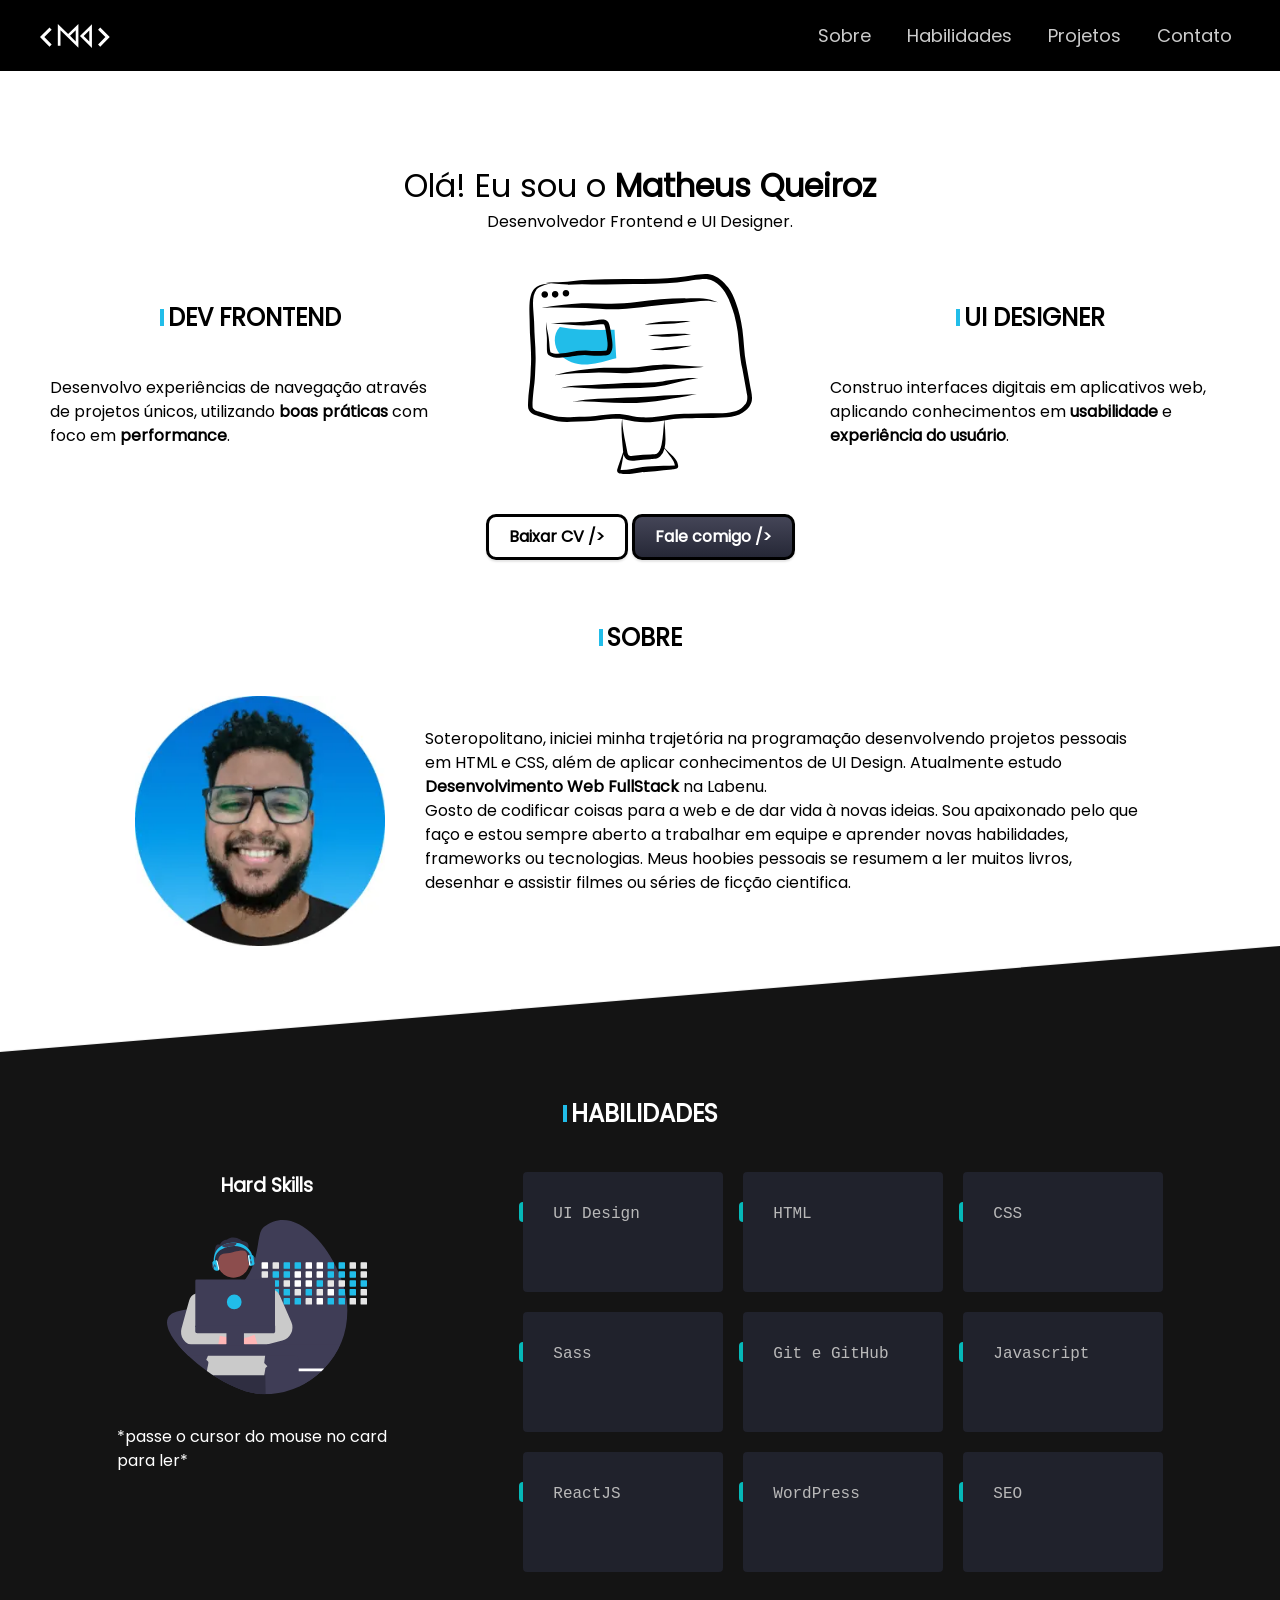
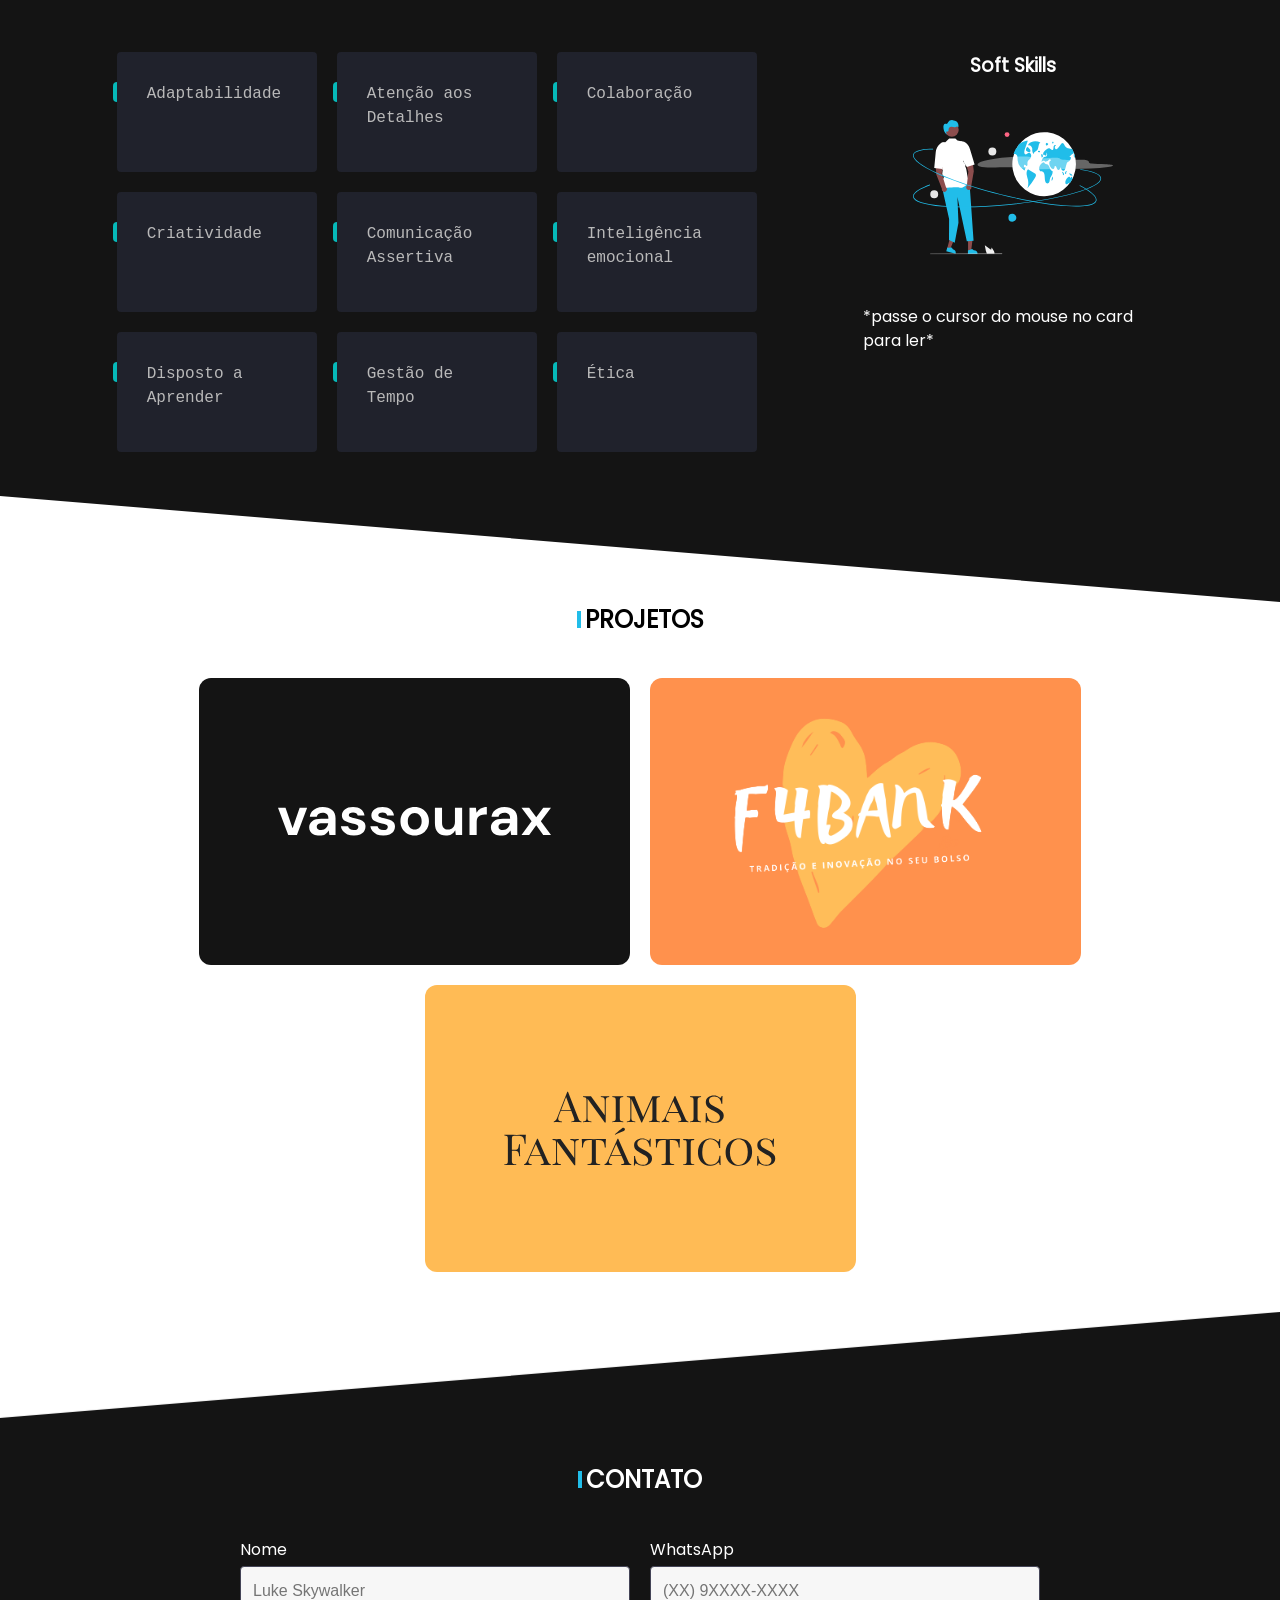
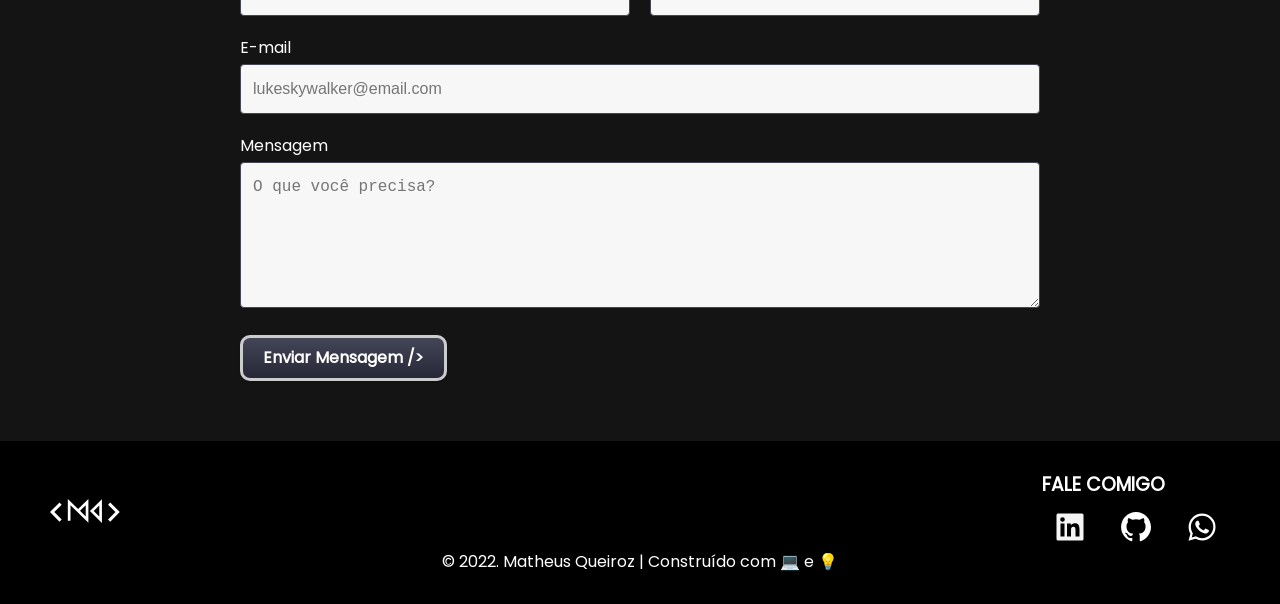
==== commit a314c7e2: "Finzalizei o projeto" ====
--- a/index.html
+++ b/index.html
@@ -38,6 +38,9 @@
     <link rel="apple-touch-icon" href="/assets/img/favicon.svg">
 
     <link rel="canonical" href="https://matheusqueirozds.dev">
+    <link rel="manifest" href="/manifest.json">
+    <link rel="preload" as="script" href="/assets/js/script.js">
+    <link rel="preload" as="script" href="/assets/js/formulario.js">
 
     <script>document.documentElement.className += ' js'</script>
 
@@ -68,14 +71,14 @@
     <main class="introducao-bg">
         <div class="introducao container">
             <div class="introducao-titulo">
-                <h1>Olá! Eu sou o <strong>Matheus Queiroz</strong></h1>
+                <h1>Olá! Eu sou o <span class="destaque">Matheus Queiroz</span></h1>
                 <p>Desenvolvedor Frontend e UI Designer.</p>
             </div>
 
             <div class="introducao-informacoes">
                 <div class="introducao-conteudo">
                     <h2 class="font-1-24b">Dev Frontend</h2>
-                    <p>Desenvolvo experiências de navegação através de projetos únicos, utilizando <strong>boas práticas</strong> com foco em <strong>performance</strong>.</p>
+                    <p>Desenvolvo experiências de navegação através de projetos únicos, utilizando <span class="destaque">boas práticas</span> com foco em <span class="destaque">performance</span>.</p>
                 </div>
 
                 <picture class="introducao-imagem">
@@ -84,7 +87,7 @@
 
                 <div class="introducao-conteudo">
                     <h2 class="font-1-24b">UI Designer</h2>
-                    <p>Construo interfaces digitais em aplicativos web, aplicando conhecimentos em <strong>usabilidade</strong> e <strong>experiência do usuário</strong>.</p>
+                    <p>Construo interfaces digitais em aplicativos web, aplicando conhecimentos em <span class="destaque">usabilidade</span> e <span class="destaque">experiência do usuário</span>.</p>
                 </div>
             </div>
 
@@ -97,7 +100,7 @@
 
     <section class="sobre-bg" id="sobre">
         <div class="sobre container">
-            <h2 class="titulo">Sobre</h2>
+            <h2>Sobre</h2>
 
             <div class="sobre-content">
                 <picture>
@@ -105,7 +108,7 @@
                 </picture>
 
                 <div class="sobre-texto">
-                    <p>Soteropolitano, iniciei minha trajetória na programação desenvolvendo projetos pessoais em HTML e CSS, além de aplicar conhecimentos de UI Design. Atualmente estudo <strong>Desenvolvimento Web FullStack</strong> na Labenu.</p>
+                    <p>Soteropolitano, iniciei minha trajetória na programação desenvolvendo projetos pessoais em HTML e CSS, além de aplicar conhecimentos de UI Design. Atualmente estudo <span class="destaque">Desenvolvimento Web FullStack</span> na Labenu.</p>
                     <p>Gosto de codificar coisas para a web e de dar vida à novas ideias. Sou apaixonado pelo que faço e estou sempre aberto a trabalhar em equipe e aprender novas habilidades, frameworks ou tecnologias. Meus hoobies pessoais se resumem a ler muitos livros, desenhar e assistir filmes ou séries de ficção cientifica.</p>
                 </div>
             </div>
@@ -114,7 +117,7 @@
 
     <section class="habilidades-bg color-1" id="habilidades">
         <div class="habilidades container">
-            <h2 class="titulo">Habilidades</h2>
+            <h2>Habilidades</h2>
 
             <div class="hard skill">
                 <div>
@@ -122,15 +125,15 @@
                     <img src="/assets/img/hard-skill.svg" alt="Representação em desenho de um homem preto usando o computador e um fone de ouvido, modelo headset azul. A ideia dessa imagem é representar as habilidades técnicas de uma pessoa." width="200" height="175">
 
                     <div class="descriptions-list js-tabcontent">
-                        <p><strong>UI design</strong> é o processo de construção de interfaces com foco no usuário, aplicando conhecimentos sobre cores, tipografia, prototipagem, figma, etc.</p>
-                        <p><strong>HTML</strong> é uma linguagem baseada em marcação, onde marcamos os elementos para definir quais informações a página vai exibir.</p>
-                        <p><strong>CSS</strong> é uma linguagem de folha de estilo composta por “camadas”, criado com o propósito de estilizar as páginas HTML.</p>
-                        <p><strong>Sass</strong> é um pré-processador CSS. É uma simples linguagem de script usada em arquivos Sass.</p>
-                        <p>O <strong>Git</strong> é um sistema de controle de versão que permite a criação e edição de arquivos. Já o <strong>GitHub</strong> é uma plataforma que armazena e/ou compartilha esses arquivos com a comunidade dev.</p>
-                        <p><strong>JavaScript</strong> é uma linguagem de programação interpretada estruturada, de script em alto nível com tipagem dinâmica fraca e multiparadigma.</p>
-                        <p><strong>React</strong> é uma biblioteca JavaScript, desenvolvida pelo Facebook, para construção de interfaces de usuário de forma mais eficiente e componentizada.</p>
-                        <p>O <strong>WordPress</strong> é um CMS que permite pegar qualquer site em HTML e torná-lo totalmente gerenciável, facilitando a vida dos clientes.</p>
-                        <p><strong>SEO</strong> é o conjunto de estratégias com o objetivo de potencializar e melhorar o posicionamento de um site nas páginas de resultados orgânicos.</p>
+                        <p><span class="destaque">UI design</span> é o processo de construção de interfaces com foco no usuário, aplicando conhecimentos sobre cores, tipografia, prototipagem, figma, etc.</p>
+                        <p><span class="destaque">HTML</span> é uma linguagem baseada em marcação, onde marcamos os elementos para definir quais informações a página vai exibir.</p>
+                        <p><span class="destaque">CSS</span> é uma linguagem de folha de estilo composta por “camadas”, criado com o propósito de estilizar as páginas HTML.</p>
+                        <p><span class="destaque">Sass</span> é um pré-processador CSS. É uma simples linguagem de script usada em arquivos Sass.</p>
+                        <p>O <span class="destaque">Git</span> é um sistema de controle de versão que permite a criação e edição de arquivos. Já o <span class="destaque">GitHub</span> é uma plataforma que armazena e/ou compartilha esses arquivos com a comunidade dev.</p>
+                        <p><span class="destaque">JavaScript</span> é uma linguagem de programação interpretada estruturada, de script em alto nível com tipagem dinâmica fraca e multiparadigma.</p>
+                        <p><span class="destaque">React</span> é uma biblioteca JavaScript, desenvolvida pelo Facebook, para construção de interfaces de usuário de forma mais eficiente e componentizada.</p>
+                        <p>O <span class="destaque">WordPress</span> é um CMS que permite pegar qualquer site em HTML e torná-lo totalmente gerenciável, facilitando a vida dos clientes.</p>
+                        <p><span class="destaque">SEO</span> é o conjunto de estratégias com o objetivo de potencializar e melhorar o posicionamento de um site nas páginas de resultados orgânicos.</p>
                         <p>*passe o cursor do mouse no card para ler*</p>
                     </div>
                 </div>
@@ -154,15 +157,15 @@
                     <img src="/assets/img/soft-skill.svg" alt="Representação em desenho de um homem preto no universo, olhando para o planeta Terra. A ideia dessa imagem é representar as habilidades comportamentais de uma pessoa." width="200" height="175">
 
                     <div class="descriptions-list js-tabcontent">
-                        <p><strong>Adaptabilidade</strong> é a capacidade de lidar bem com situações novas ou cenários adversos, unindo a flexibilidade, coragem e a resiliência.</p>
-                        <p><strong>Atenção aos Detalhes</strong> é uma habilidade que permite concluir tarefas de trabalho com qualidade, precisão e consistência.</p>
-                        <p><strong>Colaboração</strong> é a capacidade de resolver coletivamente um problema ou fazer progresso em direção a um objetivo comum, sabendo lidar com as diferenças.</p>
-                        <p><strong>Criatividade</strong> é a habilidade de "pensar fora da caixinha", fazendo conexões entre assuntos aparentemente não relacionados e gerando soluções. </p>
-                        <p><strong>Comunicação Assertiva</strong> é a habilidade de saber se comunicar bem e ouvir atentamente o outro, sabendo contextualizar o que é transmitido.</p>
-                        <p><strong>Inteligência emocional</strong> é a capacidade de reconhecer e avaliar os sentimentos, tendo disposição e equilíbrio para lidar da melhor forma com eles.</p>
-                        <p><strong>Disposto a Aprender</strong> é ter a iniciativa em melhorar as habilidades atuais e aceitar novos desafios que possam acrescentar qualidade ao trabalho.</p>
-                        <p><strong>Gestão de Tempo</strong> é a habilidade de ajustar e organizar as diferentes atividades da rotina, sem comprometer diretamente a eficiência.</p>
-                        <p><strong>Ética</strong> é a capacidade de se comprometer consigo mesmo e com a empresa, sendo pontual, tendo compromisso com a verdade e pensando no coletivo.</p>
+                        <p><span class="destaque">Adaptabilidade</span> é a capacidade de lidar bem com situações novas ou cenários adversos, unindo a flexibilidade, coragem e a resiliência.</p>
+                        <p><span class="destaque">Atenção aos Detalhes</span> é uma habilidade que permite concluir tarefas de trabalho com qualidade, precisão e consistência.</p>
+                        <p><span class="destaque">Colaboração</span> é a capacidade de resolver coletivamente um problema ou fazer progresso em direção a um objetivo comum, sabendo lidar com as diferenças.</p>
+                        <p><span class="destaque">Criatividade</span> é a habilidade de "pensar fora da caixinha", fazendo conexões entre assuntos aparentemente não relacionados e gerando soluções. </p>
+                        <p><span class="destaque">Comunicação Assertiva</span> é a habilidade de saber se comunicar bem e ouvir atentamente o outro, sabendo contextualizar o que é transmitido.</p>
+                        <p><span class="destaque">Inteligência emocional</span> é a capacidade de reconhecer e avaliar os sentimentos, tendo disposição e equilíbrio para lidar da melhor forma com eles.</p>
+                        <p><span class="destaque">Disposto a Aprender</span> é ter a iniciativa em melhorar as habilidades atuais e aceitar novos desafios que possam acrescentar qualidade ao trabalho.</p>
+                        <p><span class="destaque">Gestão de Tempo</span> é a habilidade de ajustar e organizar as diferentes atividades da rotina, sem comprometer diretamente a eficiência.</p>
+                        <p><span class="destaque">Ética</span> é a capacidade de se comprometer consigo mesmo e com a empresa, sendo pontual, tendo compromisso com a verdade e pensando no coletivo.</p>
                         <p>*passe o cursor do mouse no card para ler*</p>
                     </div>
                 </div>
@@ -184,7 +187,7 @@
 
     <section class="projetos-bg" id="projetos">
         <div class="container">
-            <h2 class="titulo">Projetos</h2>
+            <h2>Projetos</h2>
 
             <div class="projetos font-1-18 color-1">
                 <div class="projeto-card">
@@ -231,7 +234,7 @@
 
     <section class="contato-bg color-1 " id="contato">
         <div class="contato container">
-            <h2 class="titulo">Contato</h2>
+            <h2>Contato</h2>
 
             <form class="form contato-form" action="enviar.php" method="post">
                 <div>
@@ -265,7 +268,7 @@
                 </div>
                 <div class="mensagem-erro">
                     <p>Erro no envio. 😭</p>
-                    <p>Você pode falar diretamente comigo através do e-mail em: <span>contato@matheusqueirozds.dev</span></p>
+                    <p>Você pode falar diretamente comigo através do e-mail em: <span class="destaque">contato@matheusqueirozds.dev</span></p>
                     <button class="botao terciario">Voltar</button>
                 </div>
                 </dic>
--- a/assets/css/style.min.css
+++ b/assets/css/style.min.css
@@ -1 +1 @@
-@font-face{font-family:"Poppins";src:url(/assets/fonts/Poppins/Poppins-Regular.ttf),url(/assets/fonts/Poppins/Poppins-Medium.ttf),url(/assets/fonts/Poppins/Poppins-SemiBold.ttf);font-style:normal}.font-1-14{font-weight:400;font-size:.875rem;line-height:1.3}.font-1-16{font-weight:400;font-size:1rem;line-height:1.5}.font-1-18,.font-1-18b{font-weight:400;font-size:1.125rem;line-height:1.3}.font-1-18b{font-weight:600}.font-1-24{font-weight:400;font-size:1.5rem;line-height:1.5}.font-1-24b{font-weight:700}.font-1-32{font-weight:600;font-size:2rem;line-height:1.2}.font-1-64{font-weight:600;font-size:4rem;line-height:1.125}@media(max-width: 1200px){.font-1-64{font-size:3rem}}@media(max-width: 800px){.font-1-64{font-size:2rem}.font-1-32{font-size:1.5rem}}:root{--padding1: 30px;--padding2: 60px;--padding3: 120px;--padding4: 160px}@media only screen and (max-width: 800px){:root{--padding1: 15px;--padding2: 30px;--padding3: 60px;--padding4: 80px}}*{margin:0;padding:0;-webkit-box-sizing:border-box;-moz-box-sizing:border-box;box-sizing:border-box}body{font-family:"Poppins",sans-serif}img{display:block}a{display:block;color:inherit;text-decoration:none}ul{list-style:none}h1{font-weight:normal}.color-1{color:#fff}.color-2{color:#def7ff}.color-3{color:#e9e9e9}.color-4{color:#ccc}.color-5{color:#21bde9}.color-6{color:#444557}.color-7{color:#262837}.color-8{color:#141414}.color-9{color:#000}.header-bg{background:#000;padding:1rem;position:fixed;width:100%;z-index:99;top:0}.header-bg .header{display:-webkit-box;display:-moz-box;display:-ms-flexbox;display:flex;-webkit-box-align:center;-moz-box-align:center;-ms-flex-align:center;align-items:center;-ms-flex-wrap:wrap;flex-wrap:wrap;-webkit-box-pack:justify;-moz-box-pack:justify;-ms-flex-pack:justify;justify-content:space-between;gap:20px;max-width:1200px;margin:0 auto}.menu{display:-webkit-box;display:-moz-box;display:-ms-flexbox;display:flex;-webkit-box-align:center;-moz-box-align:center;-ms-flex-align:center;align-items:center;-ms-flex-wrap:wrap;flex-wrap:wrap;gap:20px}.menu a{padding:.5rem;-webkit-transition:.3s;transition:.3s}.menu a:hover{color:#e9e9e9;background:#262837}.js .menu a.ativo{color:#fff;background:#262837}@media only screen and (max-width: 600px){.js .menu{display:block;position:absolute;width:100%;top:57px;right:0;background:#000;z-index:1000;height:0;-webkit-transition:.6s;transition:.6s;visibility:hidden;overflow-y:hidden}.js .menu a{padding:1rem 0;margin:0 1rem;border-bottom:2px solid rgba(68,69,87,.5)}}#btn-mobile{display:none}@media only screen and (max-width: 600px){.js #btn-mobile{display:-webkit-box;display:-moz-box;display:-ms-flexbox;display:flex;gap:.5rem;padding:.5rem 1rem;border:none;background:none;cursor:pointer}.js #hamburger{display:block;border-top:2px solid;width:20px;color:#fff}.js #hamburger::after,.js #hamburger::before{display:block;content:"";width:20px;height:2px;background:currentColor;margin-top:5px;-webkit-transition:.3s;transition:.3s;position:relative}.js #nav.ativo .menu{height:calc(100vh - 57px);visibility:visible;overflow-y:auto}.js #nav.ativo #hamburger{border-top-color:rgba(0,0,0,0)}.js #nav.ativo #hamburger::before{-webkit-transform:rotate(135deg);transform:rotate(135deg)}.js #nav.ativo #hamburger::after{-webkit-transform:rotate(-135deg);transform:rotate(-135deg);top:-7px}}.footer-bg{background:#000;padding:var(--padding1)}.footer-content{display:-webkit-box;display:-moz-box;display:-ms-flexbox;display:flex;-webkit-box-align:center;-moz-box-align:center;-ms-flex-align:center;align-items:center;-webkit-box-pack:justify;-moz-box-pack:justify;-ms-flex-pack:justify;justify-content:space-between}@media only screen and (max-width: 600px){.footer-content a{margin-bottom:20px}}@media only screen and (max-width: 600px){.footer-content{-webkit-box-orient:vertical;-webkit-box-direction:normal;-moz-box-orient:vertical;-moz-box-direction:normal;-ms-flex-direction:column;flex-direction:column;-webkit-box-pack:center;-moz-box-pack:center;-ms-flex-pack:center;justify-content:center;margin-bottom:20px}}@media only screen and (max-width: 600px){.footer-social{text-align:center}}.footer-social h3{margin-bottom:5px;text-transform:uppercase}.footer-social ul{display:-webkit-box;display:-moz-box;display:-ms-flexbox;display:flex;gap:10px}.footer-social a{padding:5px 10px}.footer-social a .rede-social{width:36px;height:36px}.footer .copy{text-align:center}@font-face{font-family:"Poppins";src:url(/assets/fonts/Poppins/Poppins-Regular.ttf),url(/assets/fonts/Poppins/Poppins-Medium.ttf),url(/assets/fonts/Poppins/Poppins-SemiBold.ttf);font-style:normal}.font-1-14{font-weight:400;font-size:.875rem;line-height:1.3}.font-1-16{font-weight:400;font-size:1rem;line-height:1.5}.font-1-18,.font-1-18b{font-weight:400;font-size:1.125rem;line-height:1.3}.font-1-18b{font-weight:600}.font-1-24{font-weight:400;font-size:1.5rem;line-height:1.5}.font-1-24b{font-weight:700}.font-1-32{font-weight:600;font-size:2rem;line-height:1.2}.font-1-64{font-weight:600;font-size:4rem;line-height:1.125}@media(max-width: 1200px){.font-1-64{font-size:3rem}}@media(max-width: 800px){.font-1-64{font-size:2rem}.font-1-32{font-size:1.5rem}}.container{max-width:1200px;margin:0 auto;padding-left:10px;padding-right:10px}.container .titulo{text-align:center;text-transform:uppercase}@media only screen and (max-width: 600px){.container .titulo{text-align:left}}.container .titulo::before{display:inline-block;content:"";height:17px;width:4px;background:#21bde9;margin-right:4px}.botao{display:inline-block;background:none;color:#000;padding:12px 20px;border-radius:10px;border:3px solid #000;font:600 1rem/1 "Poppins",sans-serif;-webkit-box-shadow:0 2px 2px rgba(0,0,0,.1);box-shadow:0 2px 2px rgba(0,0,0,.1);max-width:-webkit-max-content;max-width:-moz-max-content;max-width:max-content;cursor:pointer}@media only screen and (max-width: 600px){.botao{padding:12px 16px}}.botao:hover{background:-webkit-gradient(linear, left top, left bottom, from(#444557), to(#262837));background:linear-gradient(#444557, #262837);color:#fff;opacity:.9}.botao.secundario{background:-webkit-gradient(linear, left top, left bottom, from(#444557), to(#262837));background:linear-gradient(#444557, #262837);color:#fff;opacity:1}.botao.secundario:hover{opacity:.9}.botao.terciario{border-color:#ccc;background:-webkit-gradient(linear, left top, left bottom, from(#444557), to(#262837));background:linear-gradient(#444557, #262837);color:#fff;opacity:1}.botao.terciario:hover{opacity:.9}.color-1{color:#fff}.color-2{color:#def7ff}.color-3{color:#e9e9e9}.color-4{color:#ccc}.color-5{color:#21bde9}.color-6{color:#444557}.color-7{color:#262837}.color-8{color:#141414}.color-9{color:#000}@font-face{font-family:"Poppins";src:url(/assets/fonts/Poppins/Poppins-Regular.ttf),url(/assets/fonts/Poppins/Poppins-Medium.ttf),url(/assets/fonts/Poppins/Poppins-SemiBold.ttf);font-style:normal}.font-1-14{font-weight:400;font-size:.875rem;line-height:1.3}.font-1-16{font-weight:400;font-size:1rem;line-height:1.5}.font-1-18,.font-1-18b{font-weight:400;font-size:1.125rem;line-height:1.3}.font-1-18b{font-weight:600}.font-1-24{font-weight:400;font-size:1.5rem;line-height:1.5}.font-1-24b{font-weight:700}.font-1-32{font-weight:600;font-size:2rem;line-height:1.2}.font-1-64{font-weight:600;font-size:4rem;line-height:1.125}@media(max-width: 1200px){.font-1-64{font-size:3rem}}@media(max-width: 800px){.font-1-64{font-size:2rem}.font-1-32{font-size:1.5rem}}.form{display:grid;grid-template-columns:1fr 1fr;-webkit-box-align:center;-moz-box-align:center;-ms-flex-align:center;align-items:center;gap:20px;max-width:800px;margin:0 auto;position:relative}@media only screen and (max-width: 600px){.form{grid-template-columns:1fr}}.form label{display:block;margin-bottom:4px}.form::-webkit-input-placeholder{color:#9c9c9c}.form::-moz-placeholder{color:#9c9c9c}.form:-ms-input-placeholder{color:#9c9c9c}.form::-ms-input-placeholder{color:#9c9c9c}.form::placeholder{color:#9c9c9c}.form .col-2{grid-column:1/-1}@media only screen and (max-width: 600px){.form .col-2{grid-column:1}}.form input[type=text],.form input[type=tel],.form input[type=email],.form textarea{font-weight:400;font-size:1rem;line-height:1.5;background:#f7f7f7;border:1px solid #444557;padding:12px;border-radius:4px;width:100%}.form input[type=text]:focus,.form input[type=tel]:focus,.form input[type=email]:focus,.form textarea:focus{outline:none;border-color:#def7ff;background:#fff;-webkit-box-shadow:0 0 0 2px #21bde9;box-shadow:0 0 0 2px #21bde9}.js .form.inativo{display:none}@font-face{font-family:"Poppins";src:url(/assets/fonts/Poppins/Poppins-Regular.ttf),url(/assets/fonts/Poppins/Poppins-Medium.ttf),url(/assets/fonts/Poppins/Poppins-SemiBold.ttf);font-style:normal}.font-1-14{font-weight:400;font-size:.875rem;line-height:1.3}.font-1-16{font-weight:400;font-size:1rem;line-height:1.5}.font-1-18,.font-1-18b{font-weight:400;font-size:1.125rem;line-height:1.3}.font-1-18b{font-weight:600}.font-1-24{font-weight:400;font-size:1.5rem;line-height:1.5}.font-1-24b{font-weight:700}.font-1-32{font-weight:600;font-size:2rem;line-height:1.2}.font-1-64{font-weight:600;font-size:4rem;line-height:1.125}@media(max-width: 1200px){.font-1-64{font-size:3rem}}@media(max-width: 800px){.font-1-64{font-size:2rem}.font-1-32{font-size:1.5rem}}.introducao{padding-top:162px}@media only screen and (max-width: 800px){.introducao{padding-top:152px}}@media only screen and (max-width: 600px){.introducao{padding-top:104px}}.introducao-titulo{text-align:center;margin-bottom:40px}@media only screen and (max-width: 800px){.introducao-titulo{text-align:left;margin-bottom:30px}}.introducao-informacoes{display:-webkit-box;display:-moz-box;display:-ms-flexbox;display:flex;-webkit-box-align:center;-moz-box-align:center;-ms-flex-align:center;align-items:center;-webkit-box-pack:justify;-moz-box-pack:justify;-ms-flex-pack:justify;justify-content:space-between;gap:40px;margin-bottom:40px}@media only screen and (max-width: 800px){.introducao-informacoes{-webkit-box-orient:vertical;-webkit-box-direction:normal;-moz-box-orient:vertical;-moz-box-direction:normal;-ms-flex-direction:column;flex-direction:column;gap:15px;margin-bottom:30px}}@media only screen and (max-width: 800px){.introducao-imagem{display:none}}.introducao-imagem img{max-width:none}.introducao-conteudo p{max-width:400px}@media only screen and (max-width: 800px){.introducao-conteudo p{max-width:-webkit-max-content;max-width:-moz-max-content;max-width:max-content}}.introducao-botoes{text-align:center}.sobre-bg{padding-top:var(--padding2);padding-bottom:var(--padding3)}@media only screen and (max-width: 800px){.sobre .titulo{margin-bottom:20px}}.sobre-content{display:-webkit-box;display:-moz-box;display:-ms-flexbox;display:flex;-webkit-box-align:center;-moz-box-align:center;-ms-flex-align:center;align-items:center;-webkit-box-pack:center;-moz-box-pack:center;-ms-flex-pack:center;justify-content:center;gap:40px}@media only screen and (max-width: 800px){.sobre-content{-webkit-box-orient:vertical;-webkit-box-direction:normal;-moz-box-orient:vertical;-moz-box-direction:normal;-ms-flex-direction:column;flex-direction:column;gap:20px}}@media only screen and (max-width: 600px){.sobre-content{-webkit-box-orient:vertical;-webkit-box-direction:normal;-moz-box-orient:vertical;-moz-box-direction:normal;-ms-flex-direction:column;flex-direction:column;gap:20px}}.sobre-content img{width:250px}@media only screen and (max-width: 600px){.sobre-content img{height:200px;width:200px}}.sobre-texto{max-width:720px}.sobre-texto:first-of-type{margin-bottom:20px}.habilidades-bg{background:#141414;position:relative;padding:var(--padding1) 10px}@media only screen and (max-width: 600px){.habilidades-bg{padding:var(--padding2) 10px}}.habilidades-bg::before{position:absolute;top:-120px;right:0;display:block;content:"";height:123px;width:100%;background:url("/assets//img//borda.svg") no-repeat;-webkit-transform:rotateX(180deg);transform:rotateX(180deg)}@media only screen and (max-width: 900px){.habilidades-bg::before{top:-90px;height:93px}}@media only screen and (max-width: 800px){.habilidades-bg::before{top:-60px;height:63px}}@media only screen and (max-width: 550px){.habilidades-bg::before{top:-40px;height:43px}}.habilidades-bg::after{position:absolute;bottom:-120px;right:0;display:block;content:"";height:123px;width:100%;background:url("/assets//img//borda.svg") no-repeat}@media only screen and (max-width: 900px){.habilidades-bg::after{bottom:-90px;height:93px}}@media only screen and (max-width: 800px){.habilidades-bg::after{bottom:-60px;height:63px}}@media only screen and (max-width: 550px){.habilidades-bg::after{bottom:-40px;height:43px}}.habilidades .titulo{margin-bottom:40px}@media only screen and (max-width: 1000px){.habilidades .titulo{margin-bottom:30px}}@media only screen and (max-width: 700px){.habilidades .titulo{margin-bottom:20px}}.skill{display:-webkit-box;display:-moz-box;display:-ms-flexbox;display:flex;-webkit-box-align:start;-moz-box-align:start;-ms-flex-align:start;align-items:flex-start;-webkit-box-pack:space-evenly;-moz-box-pack:space-evenly;-ms-flex-pack:space-evenly;justify-content:space-evenly;gap:40px}.skill div{display:-webkit-box;display:-moz-box;display:-ms-flexbox;display:flex;-webkit-box-align:center;-moz-box-align:center;-ms-flex-align:center;align-items:center;-webkit-box-orient:vertical;-webkit-box-direction:normal;-moz-box-orient:vertical;-moz-box-direction:normal;-ms-flex-direction:column;flex-direction:column;-ms-flex-wrap:wrap;flex-wrap:wrap;gap:10px;width:300px}@media only screen and (max-width: 1000px){.skill div{-webkit-box-align:start;-moz-box-align:start;-ms-flex-align:start;align-items:flex-start;gap:0;width:860px}}@media only screen and (max-width: 900px){.skill div{max-width:760px}}@media only screen and (max-width: 800px){.skill div{max-width:640px}}@media only screen and (max-width: 700px){.skill div{-webkit-box-align:center;-moz-box-align:center;-ms-flex-align:center;align-items:center;max-width:550px}}@media only screen and (max-width: 600px){.skill div{max-width:490px}}@media only screen and (max-width: 550px){.skill div{-webkit-box-align:center;-moz-box-align:center;-ms-flex-align:center;align-items:center;max-width:340px}}.skill div img{margin-bottom:20px}@media only screen and (max-width: 1000px){.skill div img{display:none}}.hard.skill{margin-bottom:80px}@media only screen and (max-width: 1000px){.hard.skill{-webkit-box-orient:vertical;-webkit-box-direction:normal;-moz-box-orient:vertical;-moz-box-direction:normal;-ms-flex-direction:column;flex-direction:column;-webkit-box-align:center;-moz-box-align:center;-ms-flex-align:center;align-items:center;-webkit-box-pack:center;-moz-box-pack:center;-ms-flex-pack:center;justify-content:center;gap:20px}}@media only screen and (max-width: 700px){.hard.skill{margin-bottom:40px}}.soft.skill{-webkit-box-orient:horizontal;-webkit-box-direction:reverse;-moz-box-orient:horizontal;-moz-box-direction:reverse;-ms-flex-direction:row-reverse;flex-direction:row-reverse}@media only screen and (max-width: 1000px){.soft.skill{-webkit-box-orient:vertical;-webkit-box-direction:normal;-moz-box-orient:vertical;-moz-box-direction:normal;-ms-flex-direction:column;flex-direction:column;-webkit-box-align:center;-moz-box-align:center;-ms-flex-align:center;align-items:center;-webkit-box-pack:center;-moz-box-pack:center;-ms-flex-pack:center;justify-content:center;gap:20px}}.skill-titulo{margin-bottom:10px}@media only screen and (max-width: 1000px){.skill-titulo{margin-bottom:10px}}.skills-list{display:grid;grid-template-columns:repeat(3, 1fr);place-items:center;gap:20px}@media only screen and (max-width: 1000px){.skills-list{grid-template-columns:repeat(4, 1fr)}}@media only screen and (max-width: 900px){.skills-list{grid-template-columns:repeat(3, 1fr)}}@media only screen and (max-width: 550px){.skills-list{grid-template-columns:repeat(2, 1fr)}}.skills-list li{font-family:monospace;position:relative;background:#262837;padding:30px;border-radius:4px;height:120px;width:200px;cursor:pointer;opacity:.7;-webkit-transition:.5s;transition:.5s}@media only screen and (max-width: 900px){.skills-list li{width:240px}}@media only screen and (max-width: 800px){.skills-list li{max-width:200px}}@media only screen and (max-width: 700px){.skills-list li{display:-webkit-box;display:-moz-box;display:-ms-flexbox;display:flex;-webkit-box-align:center;-moz-box-align:center;-ms-flex-align:center;align-items:center;height:70px;max-width:170px;word-break:break-all}.skills-list li::before{top:15px}}@media only screen and (max-width: 600px){.skills-list li{max-width:150px}}@media only screen and (max-width: 550px){.skills-list li{max-width:160px}}.skills-list li:hover{border-radius:0 4px 4px 0;opacity:1}.skills-list li::before{display:inline-block;content:"";position:absolute;top:30px;left:-4px;background:aqua;border-radius:4px 0 0 4px;height:20px;width:4px;-webkit-transition:.5s;transition:.5s}.skills-list li:hover::before{top:0;height:100%}.descriptions-list p:last-child{display:none}.js .js-tabcontent p{display:none}.js .js-tabcontent p.ativo{display:block !important;-webkit-animation:show .7s forwards;animation:show .7s forwards}@media only screen and (max-width: 1000px){.js .js-tabcontent p.ativo{height:60px;width:100%}}.js .js-tabcontent p strong{color:#21bde9}@media only screen and (max-width: 550px){.js .hard.skill .js-tabcontent p.ativo{height:7.5rem}.js .soft.skill .js-tabcontent p.ativo{height:6rem}}@-webkit-keyframes show{from{opacity:0;-webkit-transform:translate3d(30px, 0, 0);transform:translate3d(30px, 0, 0)}to{opacity:1;-webkit-transform:translate3d(0, 0, 0);transform:translate3d(0, 0, 0)}}@keyframes show{from{opacity:0;-webkit-transform:translate3d(30px, 0, 0);transform:translate3d(30px, 0, 0)}to{opacity:1;-webkit-transform:translate3d(0, 0, 0);transform:translate3d(0, 0, 0)}}.projetos-bg{padding-top:var(--padding3);padding-bottom:var(--padding4)}.projetos-bg .container{max-width:100%;margin:0 auto}.projetos-bg .titulo{margin-bottom:40px}.projetos{display:-webkit-box;display:-moz-box;display:-ms-flexbox;display:flex;-ms-flex-wrap:wrap;flex-wrap:wrap;-webkit-box-pack:center;-moz-box-pack:center;-ms-flex-pack:center;justify-content:center;gap:20px}.projeto-card{background-repeat:no-repeat;background-size:cover;background-position:center;border-radius:12px}.projeto-card:nth-child(1){background:#141414}.projeto-card:nth-child(2){background:#ff914d}.projeto-card:nth-child(3){background:#fb5}.projeto-card figure{display:-webkit-box;display:-moz-box;display:-ms-flexbox;display:flex;-webkit-box-orient:vertical;-webkit-box-direction:normal;-moz-box-orient:vertical;-moz-box-direction:normal;-ms-flex-direction:column;flex-direction:column;-webkit-box-pack:center;-moz-box-pack:center;-ms-flex-pack:center;justify-content:center;border-radius:12px;padding:20px;height:287px;width:431px;position:relative}@media only screen and (max-width: 600px){.projeto-card figure{height:247px;max-width:345px}}.projeto-card figure img{-ms-flex-item-align:center;align-self:center;height:auto;width:80%;padding:20px;-webkit-transition:ease-in-out .25s;transition:ease-in-out .25s}.projeto-card figcaption{display:-webkit-box;display:-moz-box;display:-ms-flexbox;display:flex;-webkit-box-orient:vertical;-webkit-box-direction:normal;-moz-box-orient:vertical;-moz-box-direction:normal;-ms-flex-direction:column;flex-direction:column;-webkit-box-align:center;-moz-box-align:center;-ms-flex-align:center;align-items:center;-webkit-box-pack:center;-moz-box-pack:center;-ms-flex-pack:center;justify-content:center;gap:20px;text-align:center;position:absolute;opacity:0;top:0;left:0;height:100%;width:100%;z-index:1;background:#262837;padding:20px;border-radius:12px;-webkit-transition:ease-in-out .45s;transition:ease-in-out .45s}.projeto-card figcaption:hover{opacity:1}.projeto-card figcaption p:first-of-type{margin-bottom:20px}.contato-bg{background:#141414;position:relative;padding:var(--padding1) 10px var(--padding2) 10px}@media only screen and (max-width: 600px){.contato-bg{padding:var(--padding2) 10px}}.contato-bg::before{position:absolute;top:-120px;right:0;display:block;content:"";height:123px;width:100%;background:url("/assets//img//borda.svg") no-repeat;-webkit-transform:rotateX(180deg);transform:rotateX(180deg)}@media only screen and (max-width: 900px){.contato-bg::before{top:-90px;height:93px}}@media only screen and (max-width: 800px){.contato-bg::before{top:-60px;height:63px}}@media only screen and (max-width: 550px){.contato-bg::before{top:-40px;height:43px}}.contato .titulo{margin-bottom:40px}@-webkit-keyframes popup{from{-webkit-transform:matrix3d(-30px, 0, 0);transform:matrix3d(-30px, 0, 0);opacity:0;-webkit-transform:scale(0.7);transform:scale(0.7)}to{-webkit-transform:matrix3d(30px, 0, 0);transform:matrix3d(30px, 0, 0);opacity:1;-webkit-transform:scale(1);transform:scale(1)}}@keyframes popup{from{-webkit-transform:matrix3d(-30px, 0, 0);transform:matrix3d(-30px, 0, 0);opacity:0;-webkit-transform:scale(0.7);transform:scale(0.7)}to{-webkit-transform:matrix3d(30px, 0, 0);transform:matrix3d(30px, 0, 0);opacity:1;-webkit-transform:scale(1);transform:scale(1)}}.js .js-contato-mensagem{display:none}.js .js-contato-mensagem.ativo{display:grid;place-items:center;background:#141414;max-width:800px;height:442px;margin:0 auto;-webkit-animation:popup .7s forwards;animation:popup .7s forwards}.js .mensagem-enviada,.js .mensagem-erro{display:none}.js .mensagem-enviada.ativo,.js .mensagem-erro.ativo{display:block;text-align:center}.js .mensagem-enviada.ativo span,.js .mensagem-erro.ativo span{display:inline-block;color:#21bde9;font-weight:bold;cursor:pointer}.js .mensagem-enviada.ativo .botao,.js .mensagem-erro.ativo .botao{margin-top:40px}+@font-face{font-family:"Poppins";src:url(/assets/fonts/Poppins/Poppins-Regular.ttf),url(/assets/fonts/Poppins/Poppins-Medium.ttf),url(/assets/fonts/Poppins/Poppins-SemiBold.ttf);font-style:normal;font-display:swap}.font-1-14{font-weight:400;font-size:.875rem;line-height:1.3}.font-1-16{font-weight:400;font-size:1rem;line-height:1.5}.font-1-18,.font-1-18b{font-weight:400;font-size:1.125rem;line-height:1.3}.font-1-18b{font-weight:600}.font-1-24{font-weight:400;font-size:1.5rem;line-height:1.5}.font-1-24b{font-weight:700}.font-1-32{font-weight:600;font-size:2rem;line-height:1.2}.font-1-64{font-weight:600;font-size:4rem;line-height:1.125}@media(max-width: 1200px){.font-1-64{font-size:3rem}}@media(max-width: 800px){.font-1-64{font-size:2rem}.font-1-32{font-size:1.5rem}}:root{--padding1: 30px;--padding2: 60px;--padding3: 120px;--padding4: 160px}@media only screen and (max-width: 800px){:root{--padding1: 15px;--padding2: 30px;--padding3: 60px;--padding4: 80px}}*{margin:0;padding:0;-webkit-box-sizing:border-box;-moz-box-sizing:border-box;box-sizing:border-box}body{font-family:"Poppins",sans-serif}img{display:block}a{display:block;color:inherit;text-decoration:none}ul{list-style:none}h1{font-weight:normal}.color-1{color:#fff}.color-2{color:#def7ff}.color-3{color:#e9e9e9}.color-4{color:#ccc}.color-5{color:#21bde9}.color-6{color:#444557}.color-7{color:#262837}.color-8{color:#141414}.color-9{color:#000}.header-bg{background:#000;padding:1rem;position:fixed;width:100%;z-index:99;top:0}.header-bg .header{display:-webkit-box;display:-moz-box;display:-ms-flexbox;display:flex;-webkit-box-align:center;-moz-box-align:center;-ms-flex-align:center;align-items:center;-ms-flex-wrap:wrap;flex-wrap:wrap;-webkit-box-pack:justify;-moz-box-pack:justify;-ms-flex-pack:justify;justify-content:space-between;gap:20px;max-width:1200px;margin:0 auto}.menu{display:-webkit-box;display:-moz-box;display:-ms-flexbox;display:flex;-webkit-box-align:center;-moz-box-align:center;-ms-flex-align:center;align-items:center;-ms-flex-wrap:wrap;flex-wrap:wrap;gap:20px}.menu a{padding:.5rem;-webkit-transition:.3s;transition:.3s}.menu a:hover{color:#e9e9e9;background:#262837}.js .menu a.ativo{color:#fff;background:#262837}@media only screen and (max-width: 600px){.js .menu{display:block;position:absolute;width:100%;top:57px;right:0;background:#000;z-index:1000;height:0;-webkit-transition:.6s;transition:.6s;visibility:hidden;overflow-y:hidden}.js .menu a{padding:1rem 0;margin:0 1rem;border-bottom:2px solid rgba(68,69,87,.5)}}#btn-mobile{display:none}@media only screen and (max-width: 600px){.js #btn-mobile{display:-webkit-box;display:-moz-box;display:-ms-flexbox;display:flex;gap:.5rem;padding:.5rem 1rem;border:none;background:none;cursor:pointer}.js #hamburger{display:block;border-top:2px solid;width:20px;color:#fff}.js #hamburger::after,.js #hamburger::before{display:block;content:"";width:20px;height:2px;background:currentColor;margin-top:5px;-webkit-transition:.3s;transition:.3s;position:relative}.js #nav.ativo .menu{height:calc(100vh - 57px);visibility:visible;overflow-y:auto}.js #nav.ativo #hamburger{border-top-color:rgba(0,0,0,0)}.js #nav.ativo #hamburger::before{-webkit-transform:rotate(135deg);transform:rotate(135deg)}.js #nav.ativo #hamburger::after{-webkit-transform:rotate(-135deg);transform:rotate(-135deg);top:-7px}}.footer-bg{background:#000;padding:var(--padding1)}.footer-content{display:-webkit-box;display:-moz-box;display:-ms-flexbox;display:flex;-webkit-box-align:center;-moz-box-align:center;-ms-flex-align:center;align-items:center;-webkit-box-pack:justify;-moz-box-pack:justify;-ms-flex-pack:justify;justify-content:space-between}@media only screen and (max-width: 600px){.footer-content a{margin-bottom:20px}}@media only screen and (max-width: 600px){.footer-content{-webkit-box-orient:vertical;-webkit-box-direction:normal;-moz-box-orient:vertical;-moz-box-direction:normal;-ms-flex-direction:column;flex-direction:column;-webkit-box-pack:center;-moz-box-pack:center;-ms-flex-pack:center;justify-content:center;margin-bottom:20px}}@media only screen and (max-width: 600px){.footer-social{text-align:center}}.footer-social h3{margin-bottom:5px;text-transform:uppercase}.footer-social ul{display:-webkit-box;display:-moz-box;display:-ms-flexbox;display:flex;gap:10px}.footer-social a{padding:5px 10px}.footer-social a .rede-social{width:36px;height:36px}.footer .copy{text-align:center}@font-face{font-family:"Poppins";src:url(/assets/fonts/Poppins/Poppins-Regular.ttf),url(/assets/fonts/Poppins/Poppins-Medium.ttf),url(/assets/fonts/Poppins/Poppins-SemiBold.ttf);font-style:normal;font-display:swap}.font-1-14{font-weight:400;font-size:.875rem;line-height:1.3}.font-1-16{font-weight:400;font-size:1rem;line-height:1.5}.font-1-18,.font-1-18b{font-weight:400;font-size:1.125rem;line-height:1.3}.font-1-18b{font-weight:600}.font-1-24{font-weight:400;font-size:1.5rem;line-height:1.5}.font-1-24b{font-weight:700}.font-1-32{font-weight:600;font-size:2rem;line-height:1.2}.font-1-64{font-weight:600;font-size:4rem;line-height:1.125}@media(max-width: 1200px){.font-1-64{font-size:3rem}}@media(max-width: 800px){.font-1-64{font-size:2rem}.font-1-32{font-size:1.5rem}}.container{max-width:1200px;margin:0 auto;padding-left:10px;padding-right:10px}.container h2{text-align:center;text-transform:uppercase;margin-bottom:40px}@media only screen and (max-width: 1000px){.container h2{margin-bottom:30px}}@media only screen and (max-width: 700px){.container h2{margin-bottom:20px}}@media only screen and (max-width: 600px){.container h2{text-align:left}}.container h2::before{display:inline-block;content:"";height:17px;width:4px;background:#21bde9;margin-right:4px}.botao{display:inline-block;background:none;color:#000;padding:12px 20px;border-radius:10px;border:3px solid #000;font:600 1rem/1 "Poppins",sans-serif;-webkit-box-shadow:0 2px 2px rgba(0,0,0,.1);box-shadow:0 2px 2px rgba(0,0,0,.1);max-width:-webkit-max-content;max-width:-moz-max-content;max-width:max-content;cursor:pointer}@media only screen and (max-width: 600px){.botao{padding:12px 16px}}.botao:hover{background:-webkit-gradient(linear, left top, left bottom, from(#444557), to(#262837));background:linear-gradient(#444557, #262837);color:#fff;opacity:.9}.botao.secundario{background:-webkit-gradient(linear, left top, left bottom, from(#444557), to(#262837));background:linear-gradient(#444557, #262837);color:#fff;opacity:1}.botao.secundario:hover{opacity:.9}.botao.terciario{border-color:#ccc;background:-webkit-gradient(linear, left top, left bottom, from(#444557), to(#262837));background:linear-gradient(#444557, #262837);color:#fff;opacity:1}.botao.terciario:hover{opacity:.9}span.destaque{font-weight:bold}.color-1{color:#fff}.color-2{color:#def7ff}.color-3{color:#e9e9e9}.color-4{color:#ccc}.color-5{color:#21bde9}.color-6{color:#444557}.color-7{color:#262837}.color-8{color:#141414}.color-9{color:#000}@font-face{font-family:"Poppins";src:url(/assets/fonts/Poppins/Poppins-Regular.ttf),url(/assets/fonts/Poppins/Poppins-Medium.ttf),url(/assets/fonts/Poppins/Poppins-SemiBold.ttf);font-style:normal;font-display:swap}.font-1-14{font-weight:400;font-size:.875rem;line-height:1.3}.font-1-16{font-weight:400;font-size:1rem;line-height:1.5}.font-1-18,.font-1-18b{font-weight:400;font-size:1.125rem;line-height:1.3}.font-1-18b{font-weight:600}.font-1-24{font-weight:400;font-size:1.5rem;line-height:1.5}.font-1-24b{font-weight:700}.font-1-32{font-weight:600;font-size:2rem;line-height:1.2}.font-1-64{font-weight:600;font-size:4rem;line-height:1.125}@media(max-width: 1200px){.font-1-64{font-size:3rem}}@media(max-width: 800px){.font-1-64{font-size:2rem}.font-1-32{font-size:1.5rem}}.form{display:grid;grid-template-columns:1fr 1fr;-webkit-box-align:center;-moz-box-align:center;-ms-flex-align:center;align-items:center;gap:20px;max-width:800px;margin:0 auto;position:relative}@media only screen and (max-width: 600px){.form{grid-template-columns:1fr}}.form label{display:block;margin-bottom:4px}.form::-webkit-input-placeholder{color:#9c9c9c}.form::-moz-placeholder{color:#9c9c9c}.form:-ms-input-placeholder{color:#9c9c9c}.form::-ms-input-placeholder{color:#9c9c9c}.form::placeholder{color:#9c9c9c}.form .col-2{grid-column:1/-1}@media only screen and (max-width: 600px){.form .col-2{grid-column:1}}.form input[type=text],.form input[type=tel],.form input[type=email],.form textarea{font-weight:400;font-size:1rem;line-height:1.5;background:#f7f7f7;border:1px solid #444557;padding:12px;border-radius:4px;width:100%}.form input[type=text]:focus,.form input[type=tel]:focus,.form input[type=email]:focus,.form textarea:focus{outline:none;border-color:#def7ff;background:#fff;-webkit-box-shadow:0 0 0 2px #21bde9;box-shadow:0 0 0 2px #21bde9}.js .form.inativo{display:none}@font-face{font-family:"Poppins";src:url(/assets/fonts/Poppins/Poppins-Regular.ttf),url(/assets/fonts/Poppins/Poppins-Medium.ttf),url(/assets/fonts/Poppins/Poppins-SemiBold.ttf);font-style:normal;font-display:swap}.font-1-14{font-weight:400;font-size:.875rem;line-height:1.3}.font-1-16{font-weight:400;font-size:1rem;line-height:1.5}.font-1-18,.font-1-18b{font-weight:400;font-size:1.125rem;line-height:1.3}.font-1-18b{font-weight:600}.font-1-24{font-weight:400;font-size:1.5rem;line-height:1.5}.font-1-24b{font-weight:700}.font-1-32{font-weight:600;font-size:2rem;line-height:1.2}.font-1-64{font-weight:600;font-size:4rem;line-height:1.125}@media(max-width: 1200px){.font-1-64{font-size:3rem}}@media(max-width: 800px){.font-1-64{font-size:2rem}.font-1-32{font-size:1.5rem}}.introducao{padding-top:162px}@media only screen and (max-width: 800px){.introducao{padding-top:152px}}@media only screen and (max-width: 600px){.introducao{padding-top:104px}}.introducao-titulo{text-align:center;margin-bottom:40px}@media only screen and (max-width: 800px){.introducao-titulo{text-align:left;margin-bottom:30px}}.introducao-informacoes{display:-webkit-box;display:-moz-box;display:-ms-flexbox;display:flex;-webkit-box-align:center;-moz-box-align:center;-ms-flex-align:center;align-items:center;-webkit-box-pack:justify;-moz-box-pack:justify;-ms-flex-pack:justify;justify-content:space-between;gap:40px;margin-bottom:40px}@media only screen and (max-width: 800px){.introducao-informacoes{-webkit-box-orient:vertical;-webkit-box-direction:normal;-moz-box-orient:vertical;-moz-box-direction:normal;-ms-flex-direction:column;flex-direction:column;gap:15px;margin-bottom:30px}}@media only screen and (max-width: 800px){.introducao-imagem{display:none}}.introducao-imagem img{max-width:none}.introducao-conteudo p{max-width:400px}@media only screen and (max-width: 800px){.introducao-conteudo p{max-width:-webkit-max-content;max-width:-moz-max-content;max-width:max-content}}.introducao-botoes{text-align:center}.sobre-bg{padding-top:var(--padding2);padding-bottom:var(--padding3)}.sobre-content{display:-webkit-box;display:-moz-box;display:-ms-flexbox;display:flex;-webkit-box-align:center;-moz-box-align:center;-ms-flex-align:center;align-items:center;-webkit-box-pack:center;-moz-box-pack:center;-ms-flex-pack:center;justify-content:center;gap:40px}@media only screen and (max-width: 800px){.sobre-content{-webkit-box-orient:vertical;-webkit-box-direction:normal;-moz-box-orient:vertical;-moz-box-direction:normal;-ms-flex-direction:column;flex-direction:column;gap:20px}}@media only screen and (max-width: 600px){.sobre-content{-webkit-box-orient:vertical;-webkit-box-direction:normal;-moz-box-orient:vertical;-moz-box-direction:normal;-ms-flex-direction:column;flex-direction:column;gap:20px}}.sobre-content img{width:250px}@media only screen and (max-width: 600px){.sobre-content img{height:200px;width:200px}}.sobre-texto{max-width:720px}.sobre-texto:first-of-type{margin-bottom:20px}.habilidades-bg{background:#141414;position:relative;padding:var(--padding1) 10px}@media only screen and (max-width: 600px){.habilidades-bg{padding:var(--padding2) 10px}}.habilidades-bg::before{position:absolute;top:-120px;right:0;display:block;content:"";height:123px;width:100%;background:url("/assets//img//borda.svg") no-repeat;-webkit-transform:rotateX(180deg);transform:rotateX(180deg)}@media only screen and (max-width: 900px){.habilidades-bg::before{top:-90px;height:93px}}@media only screen and (max-width: 800px){.habilidades-bg::before{top:-60px;height:63px}}@media only screen and (max-width: 550px){.habilidades-bg::before{top:-40px;height:43px}}.habilidades-bg::after{position:absolute;bottom:-120px;right:0;display:block;content:"";height:123px;width:100%;background:url("/assets//img//borda.svg") no-repeat}@media only screen and (max-width: 900px){.habilidades-bg::after{bottom:-90px;height:93px}}@media only screen and (max-width: 800px){.habilidades-bg::after{bottom:-60px;height:63px}}@media only screen and (max-width: 550px){.habilidades-bg::after{bottom:-40px;height:43px}}.skill{display:-webkit-box;display:-moz-box;display:-ms-flexbox;display:flex;-webkit-box-align:start;-moz-box-align:start;-ms-flex-align:start;align-items:flex-start;-webkit-box-pack:space-evenly;-moz-box-pack:space-evenly;-ms-flex-pack:space-evenly;justify-content:space-evenly;gap:40px}.skill div{display:-webkit-box;display:-moz-box;display:-ms-flexbox;display:flex;-webkit-box-align:center;-moz-box-align:center;-ms-flex-align:center;align-items:center;-webkit-box-orient:vertical;-webkit-box-direction:normal;-moz-box-orient:vertical;-moz-box-direction:normal;-ms-flex-direction:column;flex-direction:column;-ms-flex-wrap:wrap;flex-wrap:wrap;gap:10px;width:300px}@media only screen and (max-width: 1000px){.skill div{-webkit-box-align:start;-moz-box-align:start;-ms-flex-align:start;align-items:flex-start;gap:0;width:860px}}@media only screen and (max-width: 900px){.skill div{max-width:760px}}@media only screen and (max-width: 800px){.skill div{max-width:640px}}@media only screen and (max-width: 700px){.skill div{-webkit-box-align:center;-moz-box-align:center;-ms-flex-align:center;align-items:center;max-width:550px}}@media only screen and (max-width: 600px){.skill div{max-width:490px}}@media only screen and (max-width: 550px){.skill div{-webkit-box-align:center;-moz-box-align:center;-ms-flex-align:center;align-items:center;max-width:340px}}.skill div img{margin-bottom:20px}@media only screen and (max-width: 1000px){.skill div img{display:none}}.hard.skill{margin-bottom:80px}@media only screen and (max-width: 1000px){.hard.skill{-webkit-box-orient:vertical;-webkit-box-direction:normal;-moz-box-orient:vertical;-moz-box-direction:normal;-ms-flex-direction:column;flex-direction:column;-webkit-box-align:center;-moz-box-align:center;-ms-flex-align:center;align-items:center;-webkit-box-pack:center;-moz-box-pack:center;-ms-flex-pack:center;justify-content:center;gap:20px}}@media only screen and (max-width: 700px){.hard.skill{margin-bottom:40px}}.soft.skill{-webkit-box-orient:horizontal;-webkit-box-direction:reverse;-moz-box-orient:horizontal;-moz-box-direction:reverse;-ms-flex-direction:row-reverse;flex-direction:row-reverse}@media only screen and (max-width: 1000px){.soft.skill{-webkit-box-orient:vertical;-webkit-box-direction:normal;-moz-box-orient:vertical;-moz-box-direction:normal;-ms-flex-direction:column;flex-direction:column;-webkit-box-align:center;-moz-box-align:center;-ms-flex-align:center;align-items:center;-webkit-box-pack:center;-moz-box-pack:center;-ms-flex-pack:center;justify-content:center;gap:20px}}.skill-titulo{margin-bottom:10px}@media only screen and (max-width: 1000px){.skill-titulo{margin-bottom:10px}}.skills-list{display:grid;grid-template-columns:repeat(3, 1fr);place-items:center;gap:20px}@media only screen and (max-width: 1000px){.skills-list{grid-template-columns:repeat(4, 1fr)}}@media only screen and (max-width: 900px){.skills-list{grid-template-columns:repeat(3, 1fr)}}@media only screen and (max-width: 550px){.skills-list{grid-template-columns:repeat(2, 1fr)}}.skills-list li{font-family:monospace;position:relative;background:#262837;padding:30px;border-radius:4px;height:120px;width:200px;cursor:pointer;opacity:.7;-webkit-transition:.5s;transition:.5s}@media only screen and (max-width: 900px){.skills-list li{width:240px}}@media only screen and (max-width: 800px){.skills-list li{max-width:200px}}@media only screen and (max-width: 700px){.skills-list li{display:-webkit-box;display:-moz-box;display:-ms-flexbox;display:flex;-webkit-box-align:center;-moz-box-align:center;-ms-flex-align:center;align-items:center;height:70px;max-width:170px;word-break:break-all}.skills-list li::before{top:15px}}@media only screen and (max-width: 600px){.skills-list li{max-width:150px}}@media only screen and (max-width: 550px){.skills-list li{max-width:160px}}.skills-list li:hover{border-radius:0 4px 4px 0;opacity:1}.skills-list li::before{display:inline-block;content:"";position:absolute;top:30px;left:-4px;background:aqua;border-radius:4px 0 0 4px;height:20px;width:4px;-webkit-transition:.5s;transition:.5s}.skills-list li:hover::before{top:0;height:100%}.descriptions-list p:last-child{display:none}.js .js-tabcontent p{display:none}.js .js-tabcontent p.ativo{display:block !important;-webkit-animation:show .7s forwards;animation:show .7s forwards}@media only screen and (max-width: 1000px){.js .js-tabcontent p.ativo{height:60px;width:100%}}.js .js-tabcontent p span{color:#21bde9}@media only screen and (max-width: 550px){.js .hard.skill .js-tabcontent p.ativo{height:7.5rem}.js .soft.skill .js-tabcontent p.ativo{height:6rem}}@-webkit-keyframes show{from{opacity:0;-webkit-transform:translate3d(30px, 0, 0);transform:translate3d(30px, 0, 0)}to{opacity:1;-webkit-transform:translate3d(0, 0, 0);transform:translate3d(0, 0, 0)}}@keyframes show{from{opacity:0;-webkit-transform:translate3d(30px, 0, 0);transform:translate3d(30px, 0, 0)}to{opacity:1;-webkit-transform:translate3d(0, 0, 0);transform:translate3d(0, 0, 0)}}.projetos-bg{padding-top:var(--padding3);padding-bottom:var(--padding4)}.projetos-bg .container{max-width:100%;margin:0 auto}.projetos{display:-webkit-box;display:-moz-box;display:-ms-flexbox;display:flex;-ms-flex-wrap:wrap;flex-wrap:wrap;-webkit-box-pack:center;-moz-box-pack:center;-ms-flex-pack:center;justify-content:center;gap:20px}.projeto-card{background-repeat:no-repeat;background-size:cover;background-position:center;border-radius:12px}.projeto-card:nth-child(1){background:#141414}.projeto-card:nth-child(2){background:#ff914d}.projeto-card:nth-child(3){background:#fb5}.projeto-card figure{display:-webkit-box;display:-moz-box;display:-ms-flexbox;display:flex;-webkit-box-orient:vertical;-webkit-box-direction:normal;-moz-box-orient:vertical;-moz-box-direction:normal;-ms-flex-direction:column;flex-direction:column;-webkit-box-pack:center;-moz-box-pack:center;-ms-flex-pack:center;justify-content:center;border-radius:12px;padding:20px;height:287px;width:431px;position:relative}@media only screen and (max-width: 600px){.projeto-card figure{height:247px;max-width:345px}}.projeto-card figure img{-ms-flex-item-align:center;align-self:center;height:auto;width:80%;padding:20px;-webkit-transition:ease-in-out .25s;transition:ease-in-out .25s}.projeto-card figcaption{display:-webkit-box;display:-moz-box;display:-ms-flexbox;display:flex;-webkit-box-orient:vertical;-webkit-box-direction:normal;-moz-box-orient:vertical;-moz-box-direction:normal;-ms-flex-direction:column;flex-direction:column;-webkit-box-align:center;-moz-box-align:center;-ms-flex-align:center;align-items:center;-webkit-box-pack:center;-moz-box-pack:center;-ms-flex-pack:center;justify-content:center;gap:20px;text-align:center;position:absolute;opacity:0;top:0;left:0;height:100%;width:100%;z-index:1;background:#262837;padding:20px;border-radius:12px;-webkit-transition:ease-in-out .45s;transition:ease-in-out .45s}.projeto-card figcaption:hover{opacity:1}.projeto-card figcaption p:first-of-type{margin-bottom:20px}.contato-bg{background:#141414;position:relative;padding:var(--padding1) 10px var(--padding2) 10px}@media only screen and (max-width: 600px){.contato-bg{padding:var(--padding2) 10px}}.contato-bg::before{position:absolute;top:-120px;right:0;display:block;content:"";height:123px;width:100%;background:url("/assets//img//borda.svg") no-repeat;-webkit-transform:rotateX(180deg);transform:rotateX(180deg)}@media only screen and (max-width: 900px){.contato-bg::before{top:-90px;height:93px}}@media only screen and (max-width: 800px){.contato-bg::before{top:-60px;height:63px}}@media only screen and (max-width: 550px){.contato-bg::before{top:-40px;height:43px}}@-webkit-keyframes popup{from{-webkit-transform:matrix3d(-30px, 0, 0);transform:matrix3d(-30px, 0, 0);opacity:0;-webkit-transform:scale(0.7);transform:scale(0.7)}to{-webkit-transform:matrix3d(30px, 0, 0);transform:matrix3d(30px, 0, 0);opacity:1;-webkit-transform:scale(1);transform:scale(1)}}@keyframes popup{from{-webkit-transform:matrix3d(-30px, 0, 0);transform:matrix3d(-30px, 0, 0);opacity:0;-webkit-transform:scale(0.7);transform:scale(0.7)}to{-webkit-transform:matrix3d(30px, 0, 0);transform:matrix3d(30px, 0, 0);opacity:1;-webkit-transform:scale(1);transform:scale(1)}}.js .js-contato-mensagem{display:none}.js .js-contato-mensagem.ativo{display:grid;place-items:center;background:#141414;max-width:800px;height:442px;margin:0 auto;-webkit-animation:popup .7s forwards;animation:popup .7s forwards}.js .mensagem-enviada,.js .mensagem-erro{display:none}.js .mensagem-enviada.ativo,.js .mensagem-erro.ativo{display:block;text-align:center}.js .mensagem-enviada.ativo span,.js .mensagem-erro.ativo span{display:inline-block;color:#21bde9;font-weight:bold;cursor:pointer}.js .mensagem-enviada.ativo .botao,.js .mensagem-erro.ativo .botao{margin-top:40px}
--- a/assets/css/style.min.css
+++ b/assets/css/style.min.css
@@ -1 +1 @@
-@font-face{font-family:"Poppins";src:url(/assets/fonts/Poppins/Poppins-Regular.ttf),url(/assets/fonts/Poppins/Poppins-Medium.ttf),url(/assets/fonts/Poppins/Poppins-SemiBold.ttf);font-style:normal}.font-1-14{font-weight:400;font-size:.875rem;line-height:1.3}.font-1-16{font-weight:400;font-size:1rem;line-height:1.5}.font-1-18,.font-1-18b{font-weight:400;font-size:1.125rem;line-height:1.3}.font-1-18b{font-weight:600}.font-1-24{font-weight:400;font-size:1.5rem;line-height:1.5}.font-1-24b{font-weight:700}.font-1-32{font-weight:600;font-size:2rem;line-height:1.2}.font-1-64{font-weight:600;font-size:4rem;line-height:1.125}@media(max-width: 1200px){.font-1-64{font-size:3rem}}@media(max-width: 800px){.font-1-64{font-size:2rem}.font-1-32{font-size:1.5rem}}:root{--padding1: 30px;--padding2: 60px;--padding3: 120px;--padding4: 160px}@media only screen and (max-width: 800px){:root{--padding1: 15px;--padding2: 30px;--padding3: 60px;--padding4: 80px}}*{margin:0;padding:0;-webkit-box-sizing:border-box;-moz-box-sizing:border-box;box-sizing:border-box}body{font-family:"Poppins",sans-serif}img{display:block}a{display:block;color:inherit;text-decoration:none}ul{list-style:none}h1{font-weight:normal}.color-1{color:#fff}.color-2{color:#def7ff}.color-3{color:#e9e9e9}.color-4{color:#ccc}.color-5{color:#21bde9}.color-6{color:#444557}.color-7{color:#262837}.color-8{color:#141414}.color-9{color:#000}.header-bg{background:#000;padding:1rem;position:fixed;width:100%;z-index:99;top:0}.header-bg .header{display:-webkit-box;display:-moz-box;display:-ms-flexbox;display:flex;-webkit-box-align:center;-moz-box-align:center;-ms-flex-align:center;align-items:center;-ms-flex-wrap:wrap;flex-wrap:wrap;-webkit-box-pack:justify;-moz-box-pack:justify;-ms-flex-pack:justify;justify-content:space-between;gap:20px;max-width:1200px;margin:0 auto}.menu{display:-webkit-box;display:-moz-box;display:-ms-flexbox;display:flex;-webkit-box-align:center;-moz-box-align:center;-ms-flex-align:center;align-items:center;-ms-flex-wrap:wrap;flex-wrap:wrap;gap:20px}.menu a{padding:.5rem;-webkit-transition:.3s;transition:.3s}.menu a:hover{color:#e9e9e9;background:#262837}.js .menu a.ativo{color:#fff;background:#262837}@media only screen and (max-width: 600px){.js .menu{display:block;position:absolute;width:100%;top:57px;right:0;background:#000;z-index:1000;height:0;-webkit-transition:.6s;transition:.6s;visibility:hidden;overflow-y:hidden}.js .menu a{padding:1rem 0;margin:0 1rem;border-bottom:2px solid rgba(68,69,87,.5)}}#btn-mobile{display:none}@media only screen and (max-width: 600px){.js #btn-mobile{display:-webkit-box;display:-moz-box;display:-ms-flexbox;display:flex;gap:.5rem;padding:.5rem 1rem;border:none;background:none;cursor:pointer}.js #hamburger{display:block;border-top:2px solid;width:20px;color:#fff}.js #hamburger::after,.js #hamburger::before{display:block;content:"";width:20px;height:2px;background:currentColor;margin-top:5px;-webkit-transition:.3s;transition:.3s;position:relative}.js #nav.ativo .menu{height:calc(100vh - 57px);visibility:visible;overflow-y:auto}.js #nav.ativo #hamburger{border-top-color:rgba(0,0,0,0)}.js #nav.ativo #hamburger::before{-webkit-transform:rotate(135deg);transform:rotate(135deg)}.js #nav.ativo #hamburger::after{-webkit-transform:rotate(-135deg);transform:rotate(-135deg);top:-7px}}.footer-bg{background:#000;padding:var(--padding1)}.footer-content{display:-webkit-box;display:-moz-box;display:-ms-flexbox;display:flex;-webkit-box-align:center;-moz-box-align:center;-ms-flex-align:center;align-items:center;-webkit-box-pack:justify;-moz-box-pack:justify;-ms-flex-pack:justify;justify-content:space-between}@media only screen and (max-width: 600px){.footer-content a{margin-bottom:20px}}@media only screen and (max-width: 600px){.footer-content{-webkit-box-orient:vertical;-webkit-box-direction:normal;-moz-box-orient:vertical;-moz-box-direction:normal;-ms-flex-direction:column;flex-direction:column;-webkit-box-pack:center;-moz-box-pack:center;-ms-flex-pack:center;justify-content:center;margin-bottom:20px}}@media only screen and (max-width: 600px){.footer-social{text-align:center}}.footer-social h3{margin-bottom:5px;text-transform:uppercase}.footer-social ul{display:-webkit-box;display:-moz-box;display:-ms-flexbox;display:flex;gap:10px}.footer-social a{padding:5px 10px}.footer-social a .rede-social{width:36px;height:36px}.footer .copy{text-align:center}@font-face{font-family:"Poppins";src:url(/assets/fonts/Poppins/Poppins-Regular.ttf),url(/assets/fonts/Poppins/Poppins-Medium.ttf),url(/assets/fonts/Poppins/Poppins-SemiBold.ttf);font-style:normal}.font-1-14{font-weight:400;font-size:.875rem;line-height:1.3}.font-1-16{font-weight:400;font-size:1rem;line-height:1.5}.font-1-18,.font-1-18b{font-weight:400;font-size:1.125rem;line-height:1.3}.font-1-18b{font-weight:600}.font-1-24{font-weight:400;font-size:1.5rem;line-height:1.5}.font-1-24b{font-weight:700}.font-1-32{font-weight:600;font-size:2rem;line-height:1.2}.font-1-64{font-weight:600;font-size:4rem;line-height:1.125}@media(max-width: 1200px){.font-1-64{font-size:3rem}}@media(max-width: 800px){.font-1-64{font-size:2rem}.font-1-32{font-size:1.5rem}}.container{max-width:1200px;margin:0 auto;padding-left:10px;padding-right:10px}.container .titulo{text-align:center;text-transform:uppercase}@media only screen and (max-width: 600px){.container .titulo{text-align:left}}.container .titulo::before{display:inline-block;content:"";height:17px;width:4px;background:#21bde9;margin-right:4px}.botao{display:inline-block;background:none;color:#000;padding:12px 20px;border-radius:10px;border:3px solid #000;font:600 1rem/1 "Poppins",sans-serif;-webkit-box-shadow:0 2px 2px rgba(0,0,0,.1);box-shadow:0 2px 2px rgba(0,0,0,.1);max-width:-webkit-max-content;max-width:-moz-max-content;max-width:max-content;cursor:pointer}@media only screen and (max-width: 600px){.botao{padding:12px 16px}}.botao:hover{background:-webkit-gradient(linear, left top, left bottom, from(#444557), to(#262837));background:linear-gradient(#444557, #262837);color:#fff;opacity:.9}.botao.secundario{background:-webkit-gradient(linear, left top, left bottom, from(#444557), to(#262837));background:linear-gradient(#444557, #262837);color:#fff;opacity:1}.botao.secundario:hover{opacity:.9}.botao.terciario{border-color:#ccc;background:-webkit-gradient(linear, left top, left bottom, from(#444557), to(#262837));background:linear-gradient(#444557, #262837);color:#fff;opacity:1}.botao.terciario:hover{opacity:.9}.color-1{color:#fff}.color-2{color:#def7ff}.color-3{color:#e9e9e9}.color-4{color:#ccc}.color-5{color:#21bde9}.color-6{color:#444557}.color-7{color:#262837}.color-8{color:#141414}.color-9{color:#000}@font-face{font-family:"Poppins";src:url(/assets/fonts/Poppins/Poppins-Regular.ttf),url(/assets/fonts/Poppins/Poppins-Medium.ttf),url(/assets/fonts/Poppins/Poppins-SemiBold.ttf);font-style:normal}.font-1-14{font-weight:400;font-size:.875rem;line-height:1.3}.font-1-16{font-weight:400;font-size:1rem;line-height:1.5}.font-1-18,.font-1-18b{font-weight:400;font-size:1.125rem;line-height:1.3}.font-1-18b{font-weight:600}.font-1-24{font-weight:400;font-size:1.5rem;line-height:1.5}.font-1-24b{font-weight:700}.font-1-32{font-weight:600;font-size:2rem;line-height:1.2}.font-1-64{font-weight:600;font-size:4rem;line-height:1.125}@media(max-width: 1200px){.font-1-64{font-size:3rem}}@media(max-width: 800px){.font-1-64{font-size:2rem}.font-1-32{font-size:1.5rem}}.form{display:grid;grid-template-columns:1fr 1fr;-webkit-box-align:center;-moz-box-align:center;-ms-flex-align:center;align-items:center;gap:20px;max-width:800px;margin:0 auto;position:relative}@media only screen and (max-width: 600px){.form{grid-template-columns:1fr}}.form label{display:block;margin-bottom:4px}.form::-webkit-input-placeholder{color:#9c9c9c}.form::-moz-placeholder{color:#9c9c9c}.form:-ms-input-placeholder{color:#9c9c9c}.form::-ms-input-placeholder{color:#9c9c9c}.form::placeholder{color:#9c9c9c}.form .col-2{grid-column:1/-1}@media only screen and (max-width: 600px){.form .col-2{grid-column:1}}.form input[type=text],.form input[type=tel],.form input[type=email],.form textarea{font-weight:400;font-size:1rem;line-height:1.5;background:#f7f7f7;border:1px solid #444557;padding:12px;border-radius:4px;width:100%}.form input[type=text]:focus,.form input[type=tel]:focus,.form input[type=email]:focus,.form textarea:focus{outline:none;border-color:#def7ff;background:#fff;-webkit-box-shadow:0 0 0 2px #21bde9;box-shadow:0 0 0 2px #21bde9}.js .form.inativo{display:none}@font-face{font-family:"Poppins";src:url(/assets/fonts/Poppins/Poppins-Regular.ttf),url(/assets/fonts/Poppins/Poppins-Medium.ttf),url(/assets/fonts/Poppins/Poppins-SemiBold.ttf);font-style:normal}.font-1-14{font-weight:400;font-size:.875rem;line-height:1.3}.font-1-16{font-weight:400;font-size:1rem;line-height:1.5}.font-1-18,.font-1-18b{font-weight:400;font-size:1.125rem;line-height:1.3}.font-1-18b{font-weight:600}.font-1-24{font-weight:400;font-size:1.5rem;line-height:1.5}.font-1-24b{font-weight:700}.font-1-32{font-weight:600;font-size:2rem;line-height:1.2}.font-1-64{font-weight:600;font-size:4rem;line-height:1.125}@media(max-width: 1200px){.font-1-64{font-size:3rem}}@media(max-width: 800px){.font-1-64{font-size:2rem}.font-1-32{font-size:1.5rem}}.introducao{padding-top:162px}@media only screen and (max-width: 800px){.introducao{padding-top:152px}}@media only screen and (max-width: 600px){.introducao{padding-top:104px}}.introducao-titulo{text-align:center;margin-bottom:40px}@media only screen and (max-width: 800px){.introducao-titulo{text-align:left;margin-bottom:30px}}.introducao-informacoes{display:-webkit-box;display:-moz-box;display:-ms-flexbox;display:flex;-webkit-box-align:center;-moz-box-align:center;-ms-flex-align:center;align-items:center;-webkit-box-pack:justify;-moz-box-pack:justify;-ms-flex-pack:justify;justify-content:space-between;gap:40px;margin-bottom:40px}@media only screen and (max-width: 800px){.introducao-informacoes{-webkit-box-orient:vertical;-webkit-box-direction:normal;-moz-box-orient:vertical;-moz-box-direction:normal;-ms-flex-direction:column;flex-direction:column;gap:15px;margin-bottom:30px}}@media only screen and (max-width: 800px){.introducao-imagem{display:none}}.introducao-imagem img{max-width:none}.introducao-conteudo p{max-width:400px}@media only screen and (max-width: 800px){.introducao-conteudo p{max-width:-webkit-max-content;max-width:-moz-max-content;max-width:max-content}}.introducao-botoes{text-align:center}.sobre-bg{padding-top:var(--padding2);padding-bottom:var(--padding3)}@media only screen and (max-width: 800px){.sobre .titulo{margin-bottom:20px}}.sobre-content{display:-webkit-box;display:-moz-box;display:-ms-flexbox;display:flex;-webkit-box-align:center;-moz-box-align:center;-ms-flex-align:center;align-items:center;-webkit-box-pack:center;-moz-box-pack:center;-ms-flex-pack:center;justify-content:center;gap:40px}@media only screen and (max-width: 800px){.sobre-content{-webkit-box-orient:vertical;-webkit-box-direction:normal;-moz-box-orient:vertical;-moz-box-direction:normal;-ms-flex-direction:column;flex-direction:column;gap:20px}}@media only screen and (max-width: 600px){.sobre-content{-webkit-box-orient:vertical;-webkit-box-direction:normal;-moz-box-orient:vertical;-moz-box-direction:normal;-ms-flex-direction:column;flex-direction:column;gap:20px}}.sobre-content img{width:250px}@media only screen and (max-width: 600px){.sobre-content img{height:200px;width:200px}}.sobre-texto{max-width:720px}.sobre-texto:first-of-type{margin-bottom:20px}.habilidades-bg{background:#141414;position:relative;padding:var(--padding1) 10px}@media only screen and (max-width: 600px){.habilidades-bg{padding:var(--padding2) 10px}}.habilidades-bg::before{position:absolute;top:-120px;right:0;display:block;content:"";height:123px;width:100%;background:url("/assets//img//borda.svg") no-repeat;-webkit-transform:rotateX(180deg);transform:rotateX(180deg)}@media only screen and (max-width: 900px){.habilidades-bg::before{top:-90px;height:93px}}@media only screen and (max-width: 800px){.habilidades-bg::before{top:-60px;height:63px}}@media only screen and (max-width: 550px){.habilidades-bg::before{top:-40px;height:43px}}.habilidades-bg::after{position:absolute;bottom:-120px;right:0;display:block;content:"";height:123px;width:100%;background:url("/assets//img//borda.svg") no-repeat}@media only screen and (max-width: 900px){.habilidades-bg::after{bottom:-90px;height:93px}}@media only screen and (max-width: 800px){.habilidades-bg::after{bottom:-60px;height:63px}}@media only screen and (max-width: 550px){.habilidades-bg::after{bottom:-40px;height:43px}}.habilidades .titulo{margin-bottom:40px}@media only screen and (max-width: 1000px){.habilidades .titulo{margin-bottom:30px}}@media only screen and (max-width: 700px){.habilidades .titulo{margin-bottom:20px}}.skill{display:-webkit-box;display:-moz-box;display:-ms-flexbox;display:flex;-webkit-box-align:start;-moz-box-align:start;-ms-flex-align:start;align-items:flex-start;-webkit-box-pack:space-evenly;-moz-box-pack:space-evenly;-ms-flex-pack:space-evenly;justify-content:space-evenly;gap:40px}.skill div{display:-webkit-box;display:-moz-box;display:-ms-flexbox;display:flex;-webkit-box-align:center;-moz-box-align:center;-ms-flex-align:center;align-items:center;-webkit-box-orient:vertical;-webkit-box-direction:normal;-moz-box-orient:vertical;-moz-box-direction:normal;-ms-flex-direction:column;flex-direction:column;-ms-flex-wrap:wrap;flex-wrap:wrap;gap:10px;width:300px}@media only screen and (max-width: 1000px){.skill div{-webkit-box-align:start;-moz-box-align:start;-ms-flex-align:start;align-items:flex-start;gap:0;width:860px}}@media only screen and (max-width: 900px){.skill div{max-width:760px}}@media only screen and (max-width: 800px){.skill div{max-width:640px}}@media only screen and (max-width: 700px){.skill div{-webkit-box-align:center;-moz-box-align:center;-ms-flex-align:center;align-items:center;max-width:550px}}@media only screen and (max-width: 600px){.skill div{max-width:490px}}@media only screen and (max-width: 550px){.skill div{-webkit-box-align:center;-moz-box-align:center;-ms-flex-align:center;align-items:center;max-width:340px}}.skill div img{margin-bottom:20px}@media only screen and (max-width: 1000px){.skill div img{display:none}}.hard.skill{margin-bottom:80px}@media only screen and (max-width: 1000px){.hard.skill{-webkit-box-orient:vertical;-webkit-box-direction:normal;-moz-box-orient:vertical;-moz-box-direction:normal;-ms-flex-direction:column;flex-direction:column;-webkit-box-align:center;-moz-box-align:center;-ms-flex-align:center;align-items:center;-webkit-box-pack:center;-moz-box-pack:center;-ms-flex-pack:center;justify-content:center;gap:20px}}@media only screen and (max-width: 700px){.hard.skill{margin-bottom:40px}}.soft.skill{-webkit-box-orient:horizontal;-webkit-box-direction:reverse;-moz-box-orient:horizontal;-moz-box-direction:reverse;-ms-flex-direction:row-reverse;flex-direction:row-reverse}@media only screen and (max-width: 1000px){.soft.skill{-webkit-box-orient:vertical;-webkit-box-direction:normal;-moz-box-orient:vertical;-moz-box-direction:normal;-ms-flex-direction:column;flex-direction:column;-webkit-box-align:center;-moz-box-align:center;-ms-flex-align:center;align-items:center;-webkit-box-pack:center;-moz-box-pack:center;-ms-flex-pack:center;justify-content:center;gap:20px}}.skill-titulo{margin-bottom:10px}@media only screen and (max-width: 1000px){.skill-titulo{margin-bottom:10px}}.skills-list{display:grid;grid-template-columns:repeat(3, 1fr);place-items:center;gap:20px}@media only screen and (max-width: 1000px){.skills-list{grid-template-columns:repeat(4, 1fr)}}@media only screen and (max-width: 900px){.skills-list{grid-template-columns:repeat(3, 1fr)}}@media only screen and (max-width: 550px){.skills-list{grid-template-columns:repeat(2, 1fr)}}.skills-list li{font-family:monospace;position:relative;background:#262837;padding:30px;border-radius:4px;height:120px;width:200px;cursor:pointer;opacity:.7;-webkit-transition:.5s;transition:.5s}@media only screen and (max-width: 900px){.skills-list li{width:240px}}@media only screen and (max-width: 800px){.skills-list li{max-width:200px}}@media only screen and (max-width: 700px){.skills-list li{display:-webkit-box;display:-moz-box;display:-ms-flexbox;display:flex;-webkit-box-align:center;-moz-box-align:center;-ms-flex-align:center;align-items:center;height:70px;max-width:170px;word-break:break-all}.skills-list li::before{top:15px}}@media only screen and (max-width: 600px){.skills-list li{max-width:150px}}@media only screen and (max-width: 550px){.skills-list li{max-width:160px}}.skills-list li:hover{border-radius:0 4px 4px 0;opacity:1}.skills-list li::before{display:inline-block;content:"";position:absolute;top:30px;left:-4px;background:aqua;border-radius:4px 0 0 4px;height:20px;width:4px;-webkit-transition:.5s;transition:.5s}.skills-list li:hover::before{top:0;height:100%}.descriptions-list p:last-child{display:none}.js .js-tabcontent p{display:none}.js .js-tabcontent p.ativo{display:block !important;-webkit-animation:show .7s forwards;animation:show .7s forwards}@media only screen and (max-width: 1000px){.js .js-tabcontent p.ativo{height:60px;width:100%}}.js .js-tabcontent p strong{color:#21bde9}@media only screen and (max-width: 550px){.js .hard.skill .js-tabcontent p.ativo{height:7.5rem}.js .soft.skill .js-tabcontent p.ativo{height:6rem}}@-webkit-keyframes show{from{opacity:0;-webkit-transform:translate3d(30px, 0, 0);transform:translate3d(30px, 0, 0)}to{opacity:1;-webkit-transform:translate3d(0, 0, 0);transform:translate3d(0, 0, 0)}}@keyframes show{from{opacity:0;-webkit-transform:translate3d(30px, 0, 0);transform:translate3d(30px, 0, 0)}to{opacity:1;-webkit-transform:translate3d(0, 0, 0);transform:translate3d(0, 0, 0)}}.projetos-bg{padding-top:var(--padding3);padding-bottom:var(--padding4)}.projetos-bg .container{max-width:100%;margin:0 auto}.projetos-bg .titulo{margin-bottom:40px}.projetos{display:-webkit-box;display:-moz-box;display:-ms-flexbox;display:flex;-ms-flex-wrap:wrap;flex-wrap:wrap;-webkit-box-pack:center;-moz-box-pack:center;-ms-flex-pack:center;justify-content:center;gap:20px}.projeto-card{background-repeat:no-repeat;background-size:cover;background-position:center;border-radius:12px}.projeto-card:nth-child(1){background:#141414}.projeto-card:nth-child(2){background:#ff914d}.projeto-card:nth-child(3){background:#fb5}.projeto-card figure{display:-webkit-box;display:-moz-box;display:-ms-flexbox;display:flex;-webkit-box-orient:vertical;-webkit-box-direction:normal;-moz-box-orient:vertical;-moz-box-direction:normal;-ms-flex-direction:column;flex-direction:column;-webkit-box-pack:center;-moz-box-pack:center;-ms-flex-pack:center;justify-content:center;border-radius:12px;padding:20px;height:287px;width:431px;position:relative}@media only screen and (max-width: 600px){.projeto-card figure{height:247px;max-width:345px}}.projeto-card figure img{-ms-flex-item-align:center;align-self:center;height:auto;width:80%;padding:20px;-webkit-transition:ease-in-out .25s;transition:ease-in-out .25s}.projeto-card figcaption{display:-webkit-box;display:-moz-box;display:-ms-flexbox;display:flex;-webkit-box-orient:vertical;-webkit-box-direction:normal;-moz-box-orient:vertical;-moz-box-direction:normal;-ms-flex-direction:column;flex-direction:column;-webkit-box-align:center;-moz-box-align:center;-ms-flex-align:center;align-items:center;-webkit-box-pack:center;-moz-box-pack:center;-ms-flex-pack:center;justify-content:center;gap:20px;text-align:center;position:absolute;opacity:0;top:0;left:0;height:100%;width:100%;z-index:1;background:#262837;padding:20px;border-radius:12px;-webkit-transition:ease-in-out .45s;transition:ease-in-out .45s}.projeto-card figcaption:hover{opacity:1}.projeto-card figcaption p:first-of-type{margin-bottom:20px}.contato-bg{background:#141414;position:relative;padding:var(--padding1) 10px var(--padding2) 10px}@media only screen and (max-width: 600px){.contato-bg{padding:var(--padding2) 10px}}.contato-bg::before{position:absolute;top:-120px;right:0;display:block;content:"";height:123px;width:100%;background:url("/assets//img//borda.svg") no-repeat;-webkit-transform:rotateX(180deg);transform:rotateX(180deg)}@media only screen and (max-width: 900px){.contato-bg::before{top:-90px;height:93px}}@media only screen and (max-width: 800px){.contato-bg::before{top:-60px;height:63px}}@media only screen and (max-width: 550px){.contato-bg::before{top:-40px;height:43px}}.contato .titulo{margin-bottom:40px}@-webkit-keyframes popup{from{-webkit-transform:matrix3d(-30px, 0, 0);transform:matrix3d(-30px, 0, 0);opacity:0;-webkit-transform:scale(0.7);transform:scale(0.7)}to{-webkit-transform:matrix3d(30px, 0, 0);transform:matrix3d(30px, 0, 0);opacity:1;-webkit-transform:scale(1);transform:scale(1)}}@keyframes popup{from{-webkit-transform:matrix3d(-30px, 0, 0);transform:matrix3d(-30px, 0, 0);opacity:0;-webkit-transform:scale(0.7);transform:scale(0.7)}to{-webkit-transform:matrix3d(30px, 0, 0);transform:matrix3d(30px, 0, 0);opacity:1;-webkit-transform:scale(1);transform:scale(1)}}.js .js-contato-mensagem{display:none}.js .js-contato-mensagem.ativo{display:grid;place-items:center;background:#141414;max-width:800px;height:442px;margin:0 auto;-webkit-animation:popup .7s forwards;animation:popup .7s forwards}.js .mensagem-enviada,.js .mensagem-erro{display:none}.js .mensagem-enviada.ativo,.js .mensagem-erro.ativo{display:block;text-align:center}.js .mensagem-enviada.ativo span,.js .mensagem-erro.ativo span{display:inline-block;color:#21bde9;font-weight:bold;cursor:pointer}.js .mensagem-enviada.ativo .botao,.js .mensagem-erro.ativo .botao{margin-top:40px}+@font-face{font-family:"Poppins";src:url(/assets/fonts/Poppins/Poppins-Regular.ttf),url(/assets/fonts/Poppins/Poppins-Medium.ttf),url(/assets/fonts/Poppins/Poppins-SemiBold.ttf);font-style:normal;font-display:swap}.font-1-14{font-weight:400;font-size:.875rem;line-height:1.3}.font-1-16{font-weight:400;font-size:1rem;line-height:1.5}.font-1-18,.font-1-18b{font-weight:400;font-size:1.125rem;line-height:1.3}.font-1-18b{font-weight:600}.font-1-24{font-weight:400;font-size:1.5rem;line-height:1.5}.font-1-24b{font-weight:700}.font-1-32{font-weight:600;font-size:2rem;line-height:1.2}.font-1-64{font-weight:600;font-size:4rem;line-height:1.125}@media(max-width: 1200px){.font-1-64{font-size:3rem}}@media(max-width: 800px){.font-1-64{font-size:2rem}.font-1-32{font-size:1.5rem}}:root{--padding1: 30px;--padding2: 60px;--padding3: 120px;--padding4: 160px}@media only screen and (max-width: 800px){:root{--padding1: 15px;--padding2: 30px;--padding3: 60px;--padding4: 80px}}*{margin:0;padding:0;-webkit-box-sizing:border-box;-moz-box-sizing:border-box;box-sizing:border-box}body{font-family:"Poppins",sans-serif}img{display:block}a{display:block;color:inherit;text-decoration:none}ul{list-style:none}h1{font-weight:normal}.color-1{color:#fff}.color-2{color:#def7ff}.color-3{color:#e9e9e9}.color-4{color:#ccc}.color-5{color:#21bde9}.color-6{color:#444557}.color-7{color:#262837}.color-8{color:#141414}.color-9{color:#000}.header-bg{background:#000;padding:1rem;position:fixed;width:100%;z-index:99;top:0}.header-bg .header{display:-webkit-box;display:-moz-box;display:-ms-flexbox;display:flex;-webkit-box-align:center;-moz-box-align:center;-ms-flex-align:center;align-items:center;-ms-flex-wrap:wrap;flex-wrap:wrap;-webkit-box-pack:justify;-moz-box-pack:justify;-ms-flex-pack:justify;justify-content:space-between;gap:20px;max-width:1200px;margin:0 auto}.menu{display:-webkit-box;display:-moz-box;display:-ms-flexbox;display:flex;-webkit-box-align:center;-moz-box-align:center;-ms-flex-align:center;align-items:center;-ms-flex-wrap:wrap;flex-wrap:wrap;gap:20px}.menu a{padding:.5rem;-webkit-transition:.3s;transition:.3s}.menu a:hover{color:#e9e9e9;background:#262837}.js .menu a.ativo{color:#fff;background:#262837}@media only screen and (max-width: 600px){.js .menu{display:block;position:absolute;width:100%;top:57px;right:0;background:#000;z-index:1000;height:0;-webkit-transition:.6s;transition:.6s;visibility:hidden;overflow-y:hidden}.js .menu a{padding:1rem 0;margin:0 1rem;border-bottom:2px solid rgba(68,69,87,.5)}}#btn-mobile{display:none}@media only screen and (max-width: 600px){.js #btn-mobile{display:-webkit-box;display:-moz-box;display:-ms-flexbox;display:flex;gap:.5rem;padding:.5rem 1rem;border:none;background:none;cursor:pointer}.js #hamburger{display:block;border-top:2px solid;width:20px;color:#fff}.js #hamburger::after,.js #hamburger::before{display:block;content:"";width:20px;height:2px;background:currentColor;margin-top:5px;-webkit-transition:.3s;transition:.3s;position:relative}.js #nav.ativo .menu{height:calc(100vh - 57px);visibility:visible;overflow-y:auto}.js #nav.ativo #hamburger{border-top-color:rgba(0,0,0,0)}.js #nav.ativo #hamburger::before{-webkit-transform:rotate(135deg);transform:rotate(135deg)}.js #nav.ativo #hamburger::after{-webkit-transform:rotate(-135deg);transform:rotate(-135deg);top:-7px}}.footer-bg{background:#000;padding:var(--padding1)}.footer-content{display:-webkit-box;display:-moz-box;display:-ms-flexbox;display:flex;-webkit-box-align:center;-moz-box-align:center;-ms-flex-align:center;align-items:center;-webkit-box-pack:justify;-moz-box-pack:justify;-ms-flex-pack:justify;justify-content:space-between}@media only screen and (max-width: 600px){.footer-content a{margin-bottom:20px}}@media only screen and (max-width: 600px){.footer-content{-webkit-box-orient:vertical;-webkit-box-direction:normal;-moz-box-orient:vertical;-moz-box-direction:normal;-ms-flex-direction:column;flex-direction:column;-webkit-box-pack:center;-moz-box-pack:center;-ms-flex-pack:center;justify-content:center;margin-bottom:20px}}@media only screen and (max-width: 600px){.footer-social{text-align:center}}.footer-social h3{margin-bottom:5px;text-transform:uppercase}.footer-social ul{display:-webkit-box;display:-moz-box;display:-ms-flexbox;display:flex;gap:10px}.footer-social a{padding:5px 10px}.footer-social a .rede-social{width:36px;height:36px}.footer .copy{text-align:center}@font-face{font-family:"Poppins";src:url(/assets/fonts/Poppins/Poppins-Regular.ttf),url(/assets/fonts/Poppins/Poppins-Medium.ttf),url(/assets/fonts/Poppins/Poppins-SemiBold.ttf);font-style:normal;font-display:swap}.font-1-14{font-weight:400;font-size:.875rem;line-height:1.3}.font-1-16{font-weight:400;font-size:1rem;line-height:1.5}.font-1-18,.font-1-18b{font-weight:400;font-size:1.125rem;line-height:1.3}.font-1-18b{font-weight:600}.font-1-24{font-weight:400;font-size:1.5rem;line-height:1.5}.font-1-24b{font-weight:700}.font-1-32{font-weight:600;font-size:2rem;line-height:1.2}.font-1-64{font-weight:600;font-size:4rem;line-height:1.125}@media(max-width: 1200px){.font-1-64{font-size:3rem}}@media(max-width: 800px){.font-1-64{font-size:2rem}.font-1-32{font-size:1.5rem}}.container{max-width:1200px;margin:0 auto;padding-left:10px;padding-right:10px}.container h2{text-align:center;text-transform:uppercase;margin-bottom:40px}@media only screen and (max-width: 1000px){.container h2{margin-bottom:30px}}@media only screen and (max-width: 700px){.container h2{margin-bottom:20px}}@media only screen and (max-width: 600px){.container h2{text-align:left}}.container h2::before{display:inline-block;content:"";height:17px;width:4px;background:#21bde9;margin-right:4px}.botao{display:inline-block;background:none;color:#000;padding:12px 20px;border-radius:10px;border:3px solid #000;font:600 1rem/1 "Poppins",sans-serif;-webkit-box-shadow:0 2px 2px rgba(0,0,0,.1);box-shadow:0 2px 2px rgba(0,0,0,.1);max-width:-webkit-max-content;max-width:-moz-max-content;max-width:max-content;cursor:pointer}@media only screen and (max-width: 600px){.botao{padding:12px 16px}}.botao:hover{background:-webkit-gradient(linear, left top, left bottom, from(#444557), to(#262837));background:linear-gradient(#444557, #262837);color:#fff;opacity:.9}.botao.secundario{background:-webkit-gradient(linear, left top, left bottom, from(#444557), to(#262837));background:linear-gradient(#444557, #262837);color:#fff;opacity:1}.botao.secundario:hover{opacity:.9}.botao.terciario{border-color:#ccc;background:-webkit-gradient(linear, left top, left bottom, from(#444557), to(#262837));background:linear-gradient(#444557, #262837);color:#fff;opacity:1}.botao.terciario:hover{opacity:.9}span.destaque{font-weight:bold}.color-1{color:#fff}.color-2{color:#def7ff}.color-3{color:#e9e9e9}.color-4{color:#ccc}.color-5{color:#21bde9}.color-6{color:#444557}.color-7{color:#262837}.color-8{color:#141414}.color-9{color:#000}@font-face{font-family:"Poppins";src:url(/assets/fonts/Poppins/Poppins-Regular.ttf),url(/assets/fonts/Poppins/Poppins-Medium.ttf),url(/assets/fonts/Poppins/Poppins-SemiBold.ttf);font-style:normal;font-display:swap}.font-1-14{font-weight:400;font-size:.875rem;line-height:1.3}.font-1-16{font-weight:400;font-size:1rem;line-height:1.5}.font-1-18,.font-1-18b{font-weight:400;font-size:1.125rem;line-height:1.3}.font-1-18b{font-weight:600}.font-1-24{font-weight:400;font-size:1.5rem;line-height:1.5}.font-1-24b{font-weight:700}.font-1-32{font-weight:600;font-size:2rem;line-height:1.2}.font-1-64{font-weight:600;font-size:4rem;line-height:1.125}@media(max-width: 1200px){.font-1-64{font-size:3rem}}@media(max-width: 800px){.font-1-64{font-size:2rem}.font-1-32{font-size:1.5rem}}.form{display:grid;grid-template-columns:1fr 1fr;-webkit-box-align:center;-moz-box-align:center;-ms-flex-align:center;align-items:center;gap:20px;max-width:800px;margin:0 auto;position:relative}@media only screen and (max-width: 600px){.form{grid-template-columns:1fr}}.form label{display:block;margin-bottom:4px}.form::-webkit-input-placeholder{color:#9c9c9c}.form::-moz-placeholder{color:#9c9c9c}.form:-ms-input-placeholder{color:#9c9c9c}.form::-ms-input-placeholder{color:#9c9c9c}.form::placeholder{color:#9c9c9c}.form .col-2{grid-column:1/-1}@media only screen and (max-width: 600px){.form .col-2{grid-column:1}}.form input[type=text],.form input[type=tel],.form input[type=email],.form textarea{font-weight:400;font-size:1rem;line-height:1.5;background:#f7f7f7;border:1px solid #444557;padding:12px;border-radius:4px;width:100%}.form input[type=text]:focus,.form input[type=tel]:focus,.form input[type=email]:focus,.form textarea:focus{outline:none;border-color:#def7ff;background:#fff;-webkit-box-shadow:0 0 0 2px #21bde9;box-shadow:0 0 0 2px #21bde9}.js .form.inativo{display:none}@font-face{font-family:"Poppins";src:url(/assets/fonts/Poppins/Poppins-Regular.ttf),url(/assets/fonts/Poppins/Poppins-Medium.ttf),url(/assets/fonts/Poppins/Poppins-SemiBold.ttf);font-style:normal;font-display:swap}.font-1-14{font-weight:400;font-size:.875rem;line-height:1.3}.font-1-16{font-weight:400;font-size:1rem;line-height:1.5}.font-1-18,.font-1-18b{font-weight:400;font-size:1.125rem;line-height:1.3}.font-1-18b{font-weight:600}.font-1-24{font-weight:400;font-size:1.5rem;line-height:1.5}.font-1-24b{font-weight:700}.font-1-32{font-weight:600;font-size:2rem;line-height:1.2}.font-1-64{font-weight:600;font-size:4rem;line-height:1.125}@media(max-width: 1200px){.font-1-64{font-size:3rem}}@media(max-width: 800px){.font-1-64{font-size:2rem}.font-1-32{font-size:1.5rem}}.introducao{padding-top:162px}@media only screen and (max-width: 800px){.introducao{padding-top:152px}}@media only screen and (max-width: 600px){.introducao{padding-top:104px}}.introducao-titulo{text-align:center;margin-bottom:40px}@media only screen and (max-width: 800px){.introducao-titulo{text-align:left;margin-bottom:30px}}.introducao-informacoes{display:-webkit-box;display:-moz-box;display:-ms-flexbox;display:flex;-webkit-box-align:center;-moz-box-align:center;-ms-flex-align:center;align-items:center;-webkit-box-pack:justify;-moz-box-pack:justify;-ms-flex-pack:justify;justify-content:space-between;gap:40px;margin-bottom:40px}@media only screen and (max-width: 800px){.introducao-informacoes{-webkit-box-orient:vertical;-webkit-box-direction:normal;-moz-box-orient:vertical;-moz-box-direction:normal;-ms-flex-direction:column;flex-direction:column;gap:15px;margin-bottom:30px}}@media only screen and (max-width: 800px){.introducao-imagem{display:none}}.introducao-imagem img{max-width:none}.introducao-conteudo p{max-width:400px}@media only screen and (max-width: 800px){.introducao-conteudo p{max-width:-webkit-max-content;max-width:-moz-max-content;max-width:max-content}}.introducao-botoes{text-align:center}.sobre-bg{padding-top:var(--padding2);padding-bottom:var(--padding3)}.sobre-content{display:-webkit-box;display:-moz-box;display:-ms-flexbox;display:flex;-webkit-box-align:center;-moz-box-align:center;-ms-flex-align:center;align-items:center;-webkit-box-pack:center;-moz-box-pack:center;-ms-flex-pack:center;justify-content:center;gap:40px}@media only screen and (max-width: 800px){.sobre-content{-webkit-box-orient:vertical;-webkit-box-direction:normal;-moz-box-orient:vertical;-moz-box-direction:normal;-ms-flex-direction:column;flex-direction:column;gap:20px}}@media only screen and (max-width: 600px){.sobre-content{-webkit-box-orient:vertical;-webkit-box-direction:normal;-moz-box-orient:vertical;-moz-box-direction:normal;-ms-flex-direction:column;flex-direction:column;gap:20px}}.sobre-content img{width:250px}@media only screen and (max-width: 600px){.sobre-content img{height:200px;width:200px}}.sobre-texto{max-width:720px}.sobre-texto:first-of-type{margin-bottom:20px}.habilidades-bg{background:#141414;position:relative;padding:var(--padding1) 10px}@media only screen and (max-width: 600px){.habilidades-bg{padding:var(--padding2) 10px}}.habilidades-bg::before{position:absolute;top:-120px;right:0;display:block;content:"";height:123px;width:100%;background:url("/assets//img//borda.svg") no-repeat;-webkit-transform:rotateX(180deg);transform:rotateX(180deg)}@media only screen and (max-width: 900px){.habilidades-bg::before{top:-90px;height:93px}}@media only screen and (max-width: 800px){.habilidades-bg::before{top:-60px;height:63px}}@media only screen and (max-width: 550px){.habilidades-bg::before{top:-40px;height:43px}}.habilidades-bg::after{position:absolute;bottom:-120px;right:0;display:block;content:"";height:123px;width:100%;background:url("/assets//img//borda.svg") no-repeat}@media only screen and (max-width: 900px){.habilidades-bg::after{bottom:-90px;height:93px}}@media only screen and (max-width: 800px){.habilidades-bg::after{bottom:-60px;height:63px}}@media only screen and (max-width: 550px){.habilidades-bg::after{bottom:-40px;height:43px}}.skill{display:-webkit-box;display:-moz-box;display:-ms-flexbox;display:flex;-webkit-box-align:start;-moz-box-align:start;-ms-flex-align:start;align-items:flex-start;-webkit-box-pack:space-evenly;-moz-box-pack:space-evenly;-ms-flex-pack:space-evenly;justify-content:space-evenly;gap:40px}.skill div{display:-webkit-box;display:-moz-box;display:-ms-flexbox;display:flex;-webkit-box-align:center;-moz-box-align:center;-ms-flex-align:center;align-items:center;-webkit-box-orient:vertical;-webkit-box-direction:normal;-moz-box-orient:vertical;-moz-box-direction:normal;-ms-flex-direction:column;flex-direction:column;-ms-flex-wrap:wrap;flex-wrap:wrap;gap:10px;width:300px}@media only screen and (max-width: 1000px){.skill div{-webkit-box-align:start;-moz-box-align:start;-ms-flex-align:start;align-items:flex-start;gap:0;width:860px}}@media only screen and (max-width: 900px){.skill div{max-width:760px}}@media only screen and (max-width: 800px){.skill div{max-width:640px}}@media only screen and (max-width: 700px){.skill div{-webkit-box-align:center;-moz-box-align:center;-ms-flex-align:center;align-items:center;max-width:550px}}@media only screen and (max-width: 600px){.skill div{max-width:490px}}@media only screen and (max-width: 550px){.skill div{-webkit-box-align:center;-moz-box-align:center;-ms-flex-align:center;align-items:center;max-width:340px}}.skill div img{margin-bottom:20px}@media only screen and (max-width: 1000px){.skill div img{display:none}}.hard.skill{margin-bottom:80px}@media only screen and (max-width: 1000px){.hard.skill{-webkit-box-orient:vertical;-webkit-box-direction:normal;-moz-box-orient:vertical;-moz-box-direction:normal;-ms-flex-direction:column;flex-direction:column;-webkit-box-align:center;-moz-box-align:center;-ms-flex-align:center;align-items:center;-webkit-box-pack:center;-moz-box-pack:center;-ms-flex-pack:center;justify-content:center;gap:20px}}@media only screen and (max-width: 700px){.hard.skill{margin-bottom:40px}}.soft.skill{-webkit-box-orient:horizontal;-webkit-box-direction:reverse;-moz-box-orient:horizontal;-moz-box-direction:reverse;-ms-flex-direction:row-reverse;flex-direction:row-reverse}@media only screen and (max-width: 1000px){.soft.skill{-webkit-box-orient:vertical;-webkit-box-direction:normal;-moz-box-orient:vertical;-moz-box-direction:normal;-ms-flex-direction:column;flex-direction:column;-webkit-box-align:center;-moz-box-align:center;-ms-flex-align:center;align-items:center;-webkit-box-pack:center;-moz-box-pack:center;-ms-flex-pack:center;justify-content:center;gap:20px}}.skill-titulo{margin-bottom:10px}@media only screen and (max-width: 1000px){.skill-titulo{margin-bottom:10px}}.skills-list{display:grid;grid-template-columns:repeat(3, 1fr);place-items:center;gap:20px}@media only screen and (max-width: 1000px){.skills-list{grid-template-columns:repeat(4, 1fr)}}@media only screen and (max-width: 900px){.skills-list{grid-template-columns:repeat(3, 1fr)}}@media only screen and (max-width: 550px){.skills-list{grid-template-columns:repeat(2, 1fr)}}.skills-list li{font-family:monospace;position:relative;background:#262837;padding:30px;border-radius:4px;height:120px;width:200px;cursor:pointer;opacity:.7;-webkit-transition:.5s;transition:.5s}@media only screen and (max-width: 900px){.skills-list li{width:240px}}@media only screen and (max-width: 800px){.skills-list li{max-width:200px}}@media only screen and (max-width: 700px){.skills-list li{display:-webkit-box;display:-moz-box;display:-ms-flexbox;display:flex;-webkit-box-align:center;-moz-box-align:center;-ms-flex-align:center;align-items:center;height:70px;max-width:170px;word-break:break-all}.skills-list li::before{top:15px}}@media only screen and (max-width: 600px){.skills-list li{max-width:150px}}@media only screen and (max-width: 550px){.skills-list li{max-width:160px}}.skills-list li:hover{border-radius:0 4px 4px 0;opacity:1}.skills-list li::before{display:inline-block;content:"";position:absolute;top:30px;left:-4px;background:aqua;border-radius:4px 0 0 4px;height:20px;width:4px;-webkit-transition:.5s;transition:.5s}.skills-list li:hover::before{top:0;height:100%}.descriptions-list p:last-child{display:none}.js .js-tabcontent p{display:none}.js .js-tabcontent p.ativo{display:block !important;-webkit-animation:show .7s forwards;animation:show .7s forwards}@media only screen and (max-width: 1000px){.js .js-tabcontent p.ativo{height:60px;width:100%}}.js .js-tabcontent p span{color:#21bde9}@media only screen and (max-width: 550px){.js .hard.skill .js-tabcontent p.ativo{height:7.5rem}.js .soft.skill .js-tabcontent p.ativo{height:6rem}}@-webkit-keyframes show{from{opacity:0;-webkit-transform:translate3d(30px, 0, 0);transform:translate3d(30px, 0, 0)}to{opacity:1;-webkit-transform:translate3d(0, 0, 0);transform:translate3d(0, 0, 0)}}@keyframes show{from{opacity:0;-webkit-transform:translate3d(30px, 0, 0);transform:translate3d(30px, 0, 0)}to{opacity:1;-webkit-transform:translate3d(0, 0, 0);transform:translate3d(0, 0, 0)}}.projetos-bg{padding-top:var(--padding3);padding-bottom:var(--padding4)}.projetos-bg .container{max-width:100%;margin:0 auto}.projetos{display:-webkit-box;display:-moz-box;display:-ms-flexbox;display:flex;-ms-flex-wrap:wrap;flex-wrap:wrap;-webkit-box-pack:center;-moz-box-pack:center;-ms-flex-pack:center;justify-content:center;gap:20px}.projeto-card{background-repeat:no-repeat;background-size:cover;background-position:center;border-radius:12px}.projeto-card:nth-child(1){background:#141414}.projeto-card:nth-child(2){background:#ff914d}.projeto-card:nth-child(3){background:#fb5}.projeto-card figure{display:-webkit-box;display:-moz-box;display:-ms-flexbox;display:flex;-webkit-box-orient:vertical;-webkit-box-direction:normal;-moz-box-orient:vertical;-moz-box-direction:normal;-ms-flex-direction:column;flex-direction:column;-webkit-box-pack:center;-moz-box-pack:center;-ms-flex-pack:center;justify-content:center;border-radius:12px;padding:20px;height:287px;width:431px;position:relative}@media only screen and (max-width: 600px){.projeto-card figure{height:247px;max-width:345px}}.projeto-card figure img{-ms-flex-item-align:center;align-self:center;height:auto;width:80%;padding:20px;-webkit-transition:ease-in-out .25s;transition:ease-in-out .25s}.projeto-card figcaption{display:-webkit-box;display:-moz-box;display:-ms-flexbox;display:flex;-webkit-box-orient:vertical;-webkit-box-direction:normal;-moz-box-orient:vertical;-moz-box-direction:normal;-ms-flex-direction:column;flex-direction:column;-webkit-box-align:center;-moz-box-align:center;-ms-flex-align:center;align-items:center;-webkit-box-pack:center;-moz-box-pack:center;-ms-flex-pack:center;justify-content:center;gap:20px;text-align:center;position:absolute;opacity:0;top:0;left:0;height:100%;width:100%;z-index:1;background:#262837;padding:20px;border-radius:12px;-webkit-transition:ease-in-out .45s;transition:ease-in-out .45s}.projeto-card figcaption:hover{opacity:1}.projeto-card figcaption p:first-of-type{margin-bottom:20px}.contato-bg{background:#141414;position:relative;padding:var(--padding1) 10px var(--padding2) 10px}@media only screen and (max-width: 600px){.contato-bg{padding:var(--padding2) 10px}}.contato-bg::before{position:absolute;top:-120px;right:0;display:block;content:"";height:123px;width:100%;background:url("/assets//img//borda.svg") no-repeat;-webkit-transform:rotateX(180deg);transform:rotateX(180deg)}@media only screen and (max-width: 900px){.contato-bg::before{top:-90px;height:93px}}@media only screen and (max-width: 800px){.contato-bg::before{top:-60px;height:63px}}@media only screen and (max-width: 550px){.contato-bg::before{top:-40px;height:43px}}@-webkit-keyframes popup{from{-webkit-transform:matrix3d(-30px, 0, 0);transform:matrix3d(-30px, 0, 0);opacity:0;-webkit-transform:scale(0.7);transform:scale(0.7)}to{-webkit-transform:matrix3d(30px, 0, 0);transform:matrix3d(30px, 0, 0);opacity:1;-webkit-transform:scale(1);transform:scale(1)}}@keyframes popup{from{-webkit-transform:matrix3d(-30px, 0, 0);transform:matrix3d(-30px, 0, 0);opacity:0;-webkit-transform:scale(0.7);transform:scale(0.7)}to{-webkit-transform:matrix3d(30px, 0, 0);transform:matrix3d(30px, 0, 0);opacity:1;-webkit-transform:scale(1);transform:scale(1)}}.js .js-contato-mensagem{display:none}.js .js-contato-mensagem.ativo{display:grid;place-items:center;background:#141414;max-width:800px;height:442px;margin:0 auto;-webkit-animation:popup .7s forwards;animation:popup .7s forwards}.js .mensagem-enviada,.js .mensagem-erro{display:none}.js .mensagem-enviada.ativo,.js .mensagem-erro.ativo{display:block;text-align:center}.js .mensagem-enviada.ativo span,.js .mensagem-erro.ativo span{display:inline-block;color:#21bde9;font-weight:bold;cursor:pointer}.js .mensagem-enviada.ativo .botao,.js .mensagem-erro.ativo .botao{margin-top:40px}
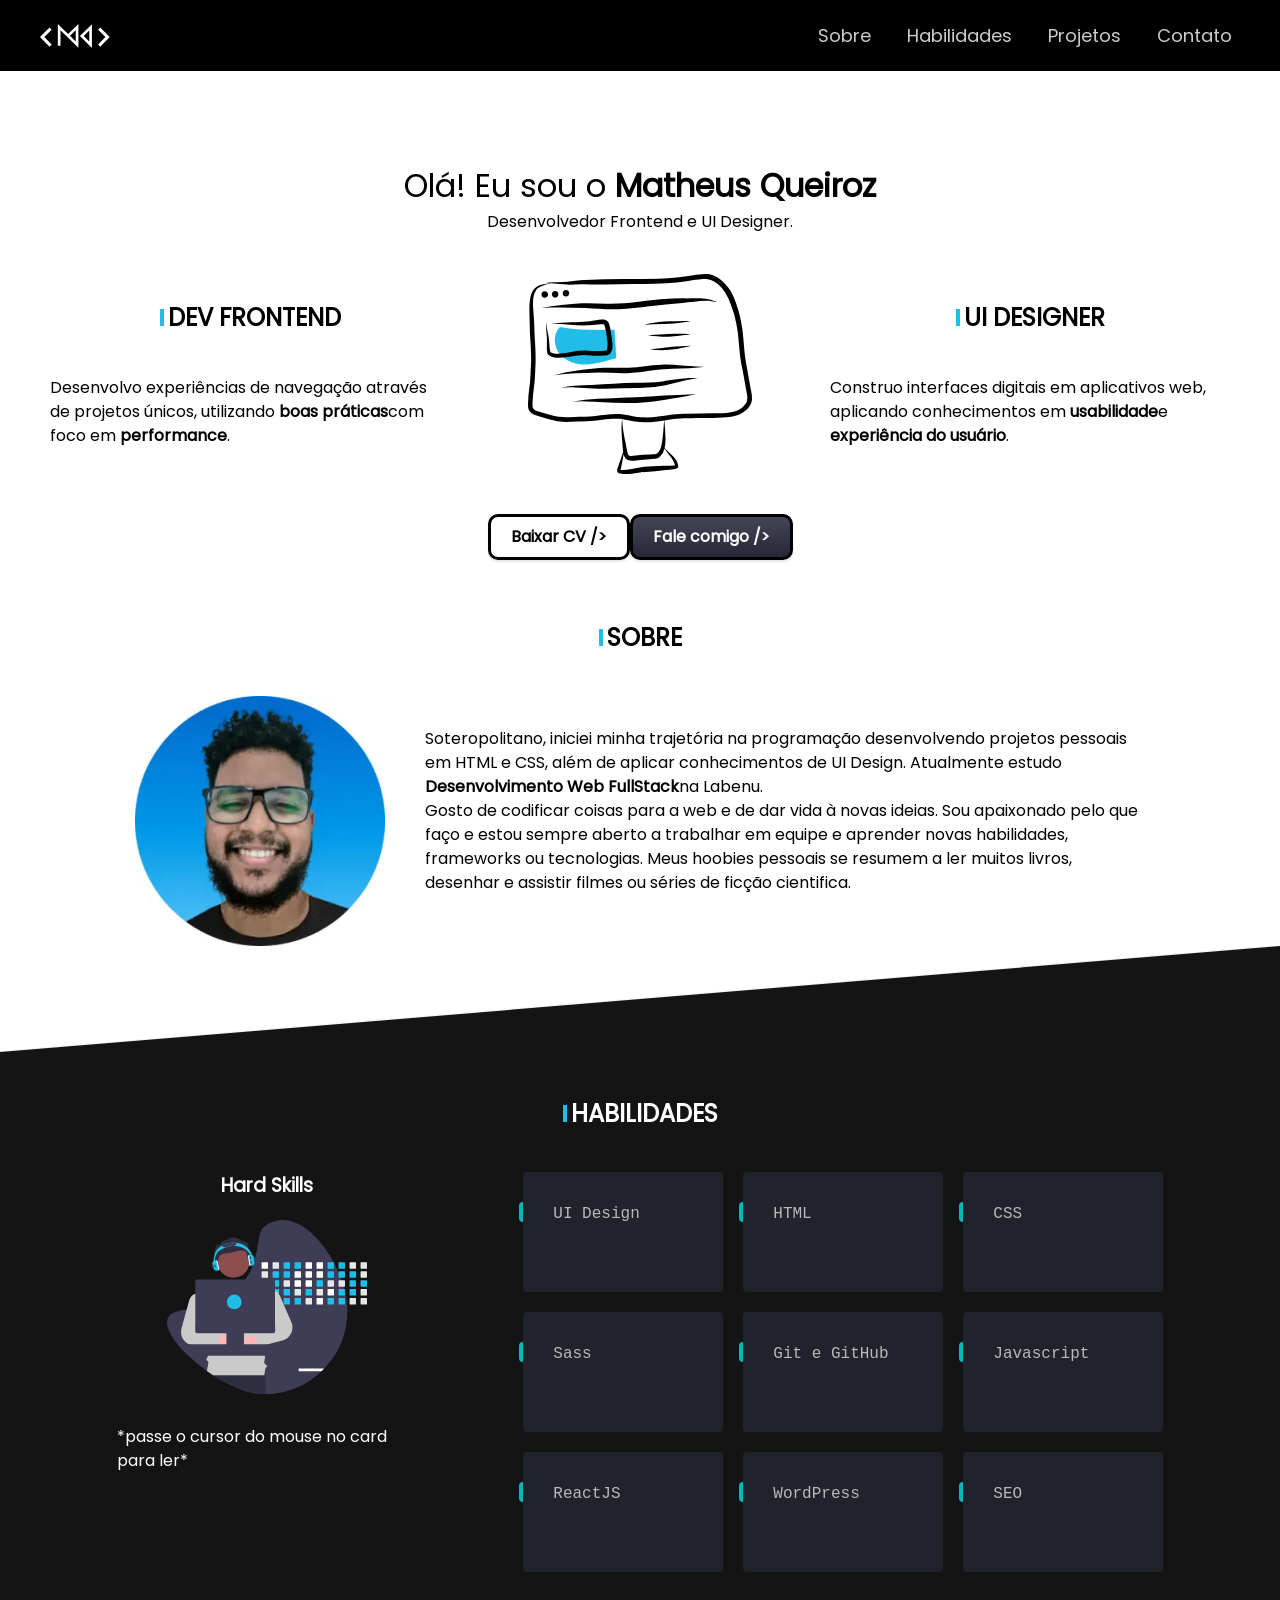
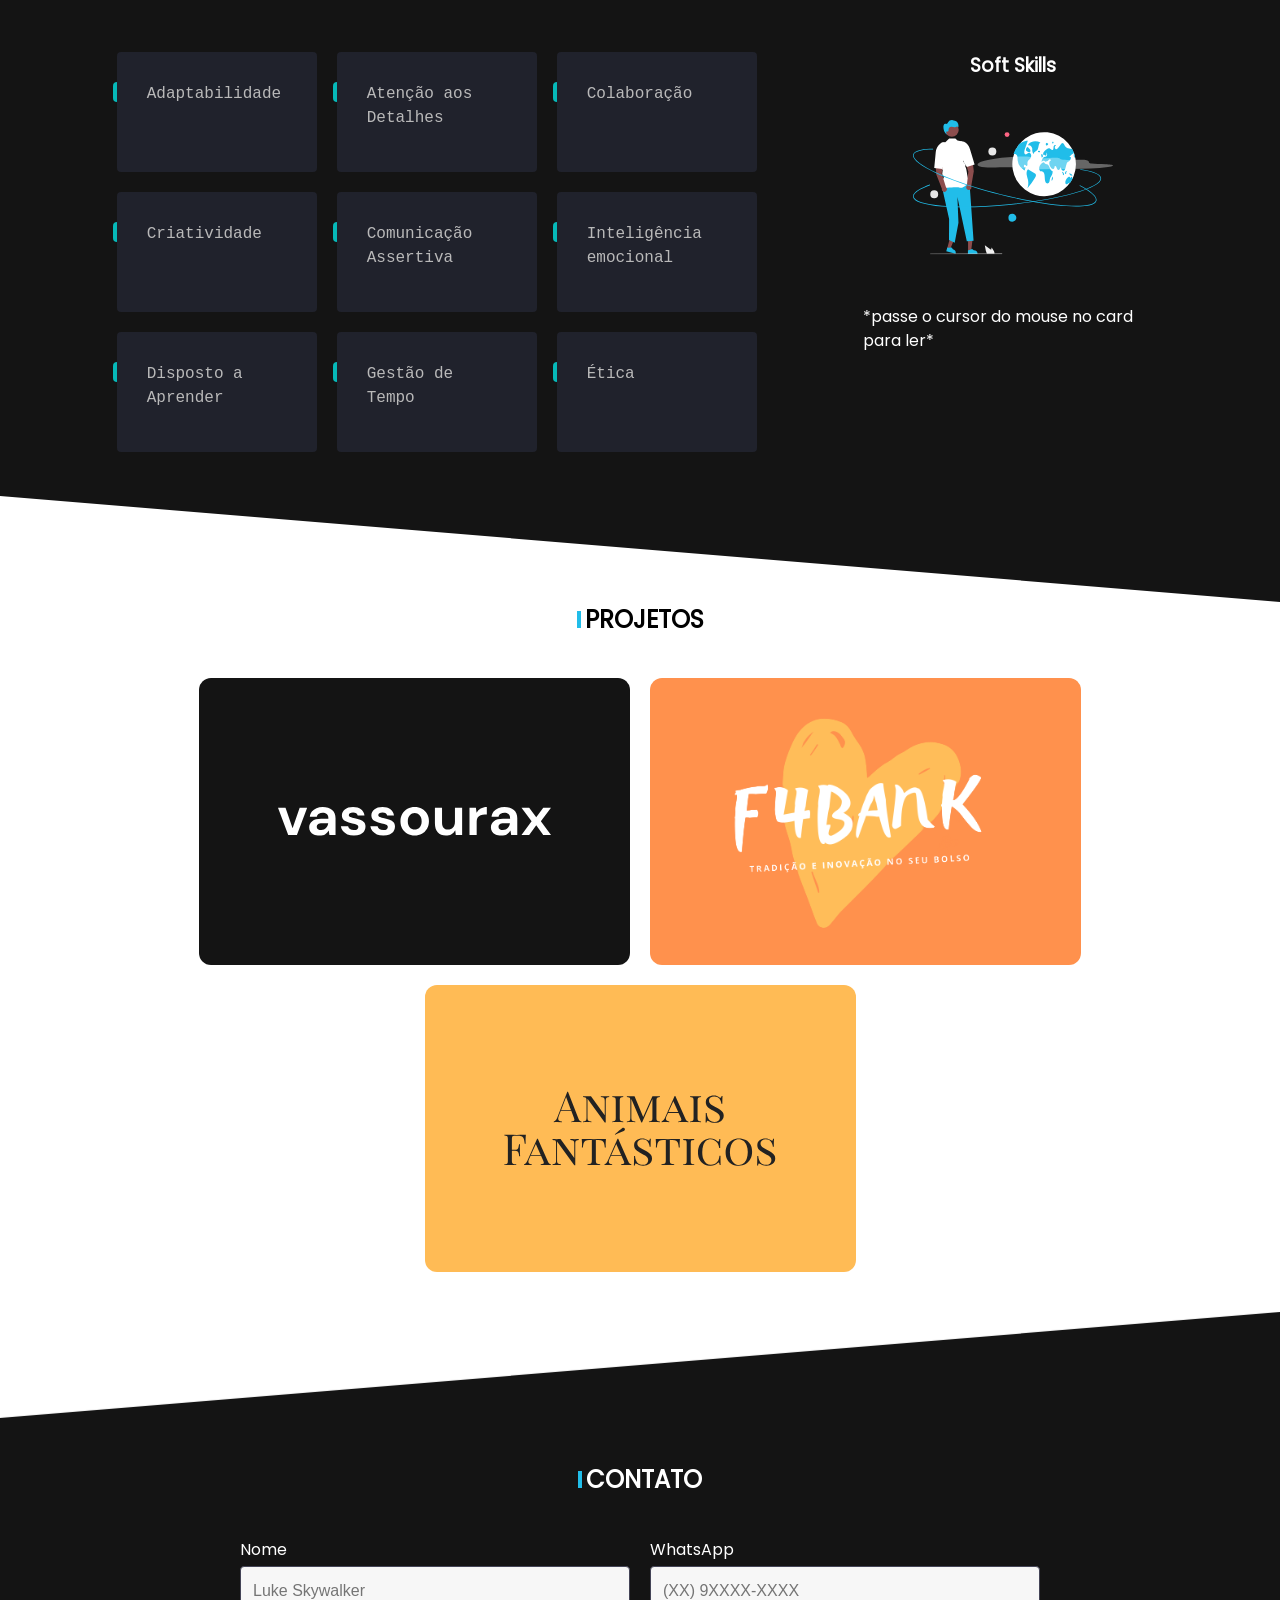
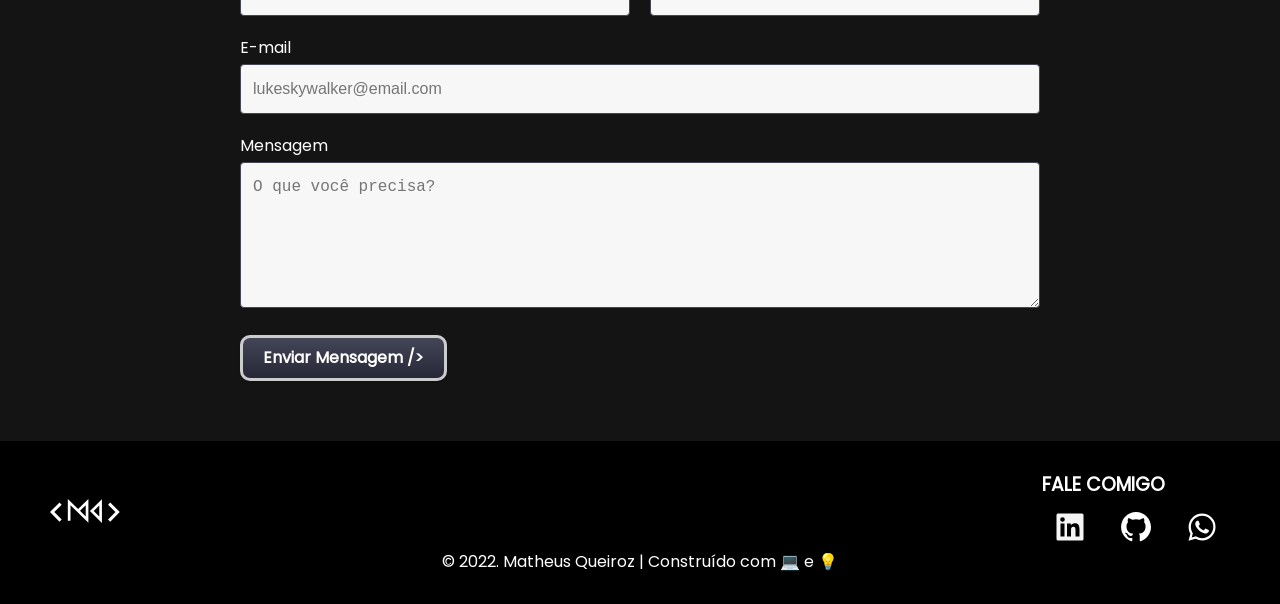
==== commit ac655538: "Minifiquei os arquivos principais)" ====
--- a/index.html
+++ b/index.html
@@ -1,313 +1 @@
-<!DOCTYPE html>
-<html lang="pt-BR">
-
-<head>
-    <meta charset="UTF-8">
-    <meta http-equiv="X-UA-Compatible" content="IE=edge">
-    <meta name="viewport" content="width=device-width, initial-scale=1.0">
-
-    <title>Matheus Queiroz | Desenvolvedor Front-End</title>
-    <meta name="description" content="Desenvolvo experiências através da programação, criando interfaces poderosas, acessíveis e com foco em responsividade e otimização para SEO." />
-    <meta name="author" content="Matheus Queiroz" />
-
-    <!-- Twitter tags -->
-    <meta name="twitter:title" content="Matheus Queiroz | Desenvolvedor Front-End" />
-    <meta name="twitter:description" content="Desenvolvo experiências através da programação, criando interfaces poderosas, acessíveis e com foco em responsividade e otimização para SEO." />
-    <meta name="twitter:site" content="@omatheusqds" />
-    <meta name="twitter:creator" content="@omatheusqds" />
-    <meta property="twitter:image" content="https://user-images.githubusercontent.com/70871620/184543973-c7e71023-8254-47df-9ac2-0e2c3f99627c.png" />
-    <meta property="twitter:image:width" content="1200" />
-    <meta property="twitter:image:height" content="630" />
-
-    <!-- Open Graph / Facebook tags-->
-    <meta name="og:title" content="Matheus Queiroz | Desenvolvedor Front-End" />
-    <meta name="og:description" content="Desenvolvo experiências através da programação, criando interfaces poderosas, acessíveis e com foco em responsividade e otimização para SEO." />
-    <meta property="og:url" content="https://matheusqueirozds.dev/" />
-    <meta property="og:site_name" content="Matheus Queiroz | Desenvolvedor Front-End" />
-    <meta property="og:image" content="https://user-images.githubusercontent.com/70871620/184543973-c7e71023-8254-47df-9ac2-0e2c3f99627c.png" />
-    <meta property="og:image:width" content="1200" />
-    <meta property="og:image:height" content="630" />
-
-    <meta name="copyright" content="© 2022 matheusqueirozds.dev">
-    <meta name="keywords" content="desenvolver front-end, programador, desenvolvedor web, portfólio, criação de sites profissionais, criação de sites acessíveis, criar site com acessibilidade, criação de sites preço, criação de sites baratos, criação de sites para empresas, a melhor empresa de criação de sites, construir um site, criação de sites do zero, criação de sites desenvolvimento web, hospedagem e criação de sites, criação e manutenção de sites, criação e desenvolvimento de sites, criação e edição de sites, design e criação de site, criação de sites como fazer, fazer site html, programa para criação de sites html, criação de sites google, criação de site html, criação site hotel, como desenvolver um site profissional, crie um site, como desenvolver um site, como desenvolver um site gratuito, criação de sites institucionais, criação de site responsivo, criação de sistema web, desenvolver um site, criador de sites profissional, com criar um site, como funciona para criar um site, como fazer um site com html, como criar um site .org, criação de sites melhor preço, criação de sites médicos, criação de sites mobile first, montar um site profissional, montar um site, criação de site no google, criação de sites online, criação de sites orçamento, criação de sites para pequenas empresas, criação de sites para médicos, software para criação de sites, ferramentas para criação de sites, questionário para criação de sites, criação de sites quanto custa, criação de sites responsivos">
-    <meta name="theme-color" content="#141414">
-    <meta name="rating" content="general">
-    <meta name="robots" content="index, follow">
-
-    <link rel="shortcut icon" href="/assets/img/favicon.svg" type="image/svg+xml">
-    <link rel="apple-touch-icon" href="/assets/img/favicon.svg">
-
-    <link rel="canonical" href="https://matheusqueirozds.dev">
-    <link rel="manifest" href="/manifest.json">
-    <link rel="preload" as="script" href="/assets/js/script.js">
-    <link rel="preload" as="script" href="/assets/js/formulario.js">
-
-    <script>document.documentElement.className += ' js'</script>
-
-    <link rel="preload" href="/assets/css/style.min.css" as="style">
-    <link rel="stylesheet" href="/assets/css/style.min.css">
-</head>
-
-<body class="font-1-16">
-    <header class="header-bg color-4">
-        <div class="header">
-            <a href="/index.html"><img src="/assets/img/logo.svg" alt="Logomarca do site na cor branca, representada por símbolos que remetem à programação" width="70" height="25"></a>
-
-            <nav class="js-menu" id="nav">
-                <button id="btn-mobile" aria-label="Abrir Menu" aria-haspopup="true" aria-controls="menu" aria-expanded="false">
-                    <span id="hamburger"></span>
-                </button>
-
-                <ul class="menu font-1-18">
-                    <li><a href="#sobre">Sobre</a></li>
-                    <li><a href="#habilidades">Habilidades</a></li>
-                    <li><a href="#projetos">Projetos</a></li>
-                    <li><a href="#contato">Contato</a></li>
-                </ul>
-            </nav>
-        </div>
-    </header>
-
-    <main class="introducao-bg">
-        <div class="introducao container">
-            <div class="introducao-titulo">
-                <h1>Olá! Eu sou o <span class="destaque">Matheus Queiroz</span></h1>
-                <p>Desenvolvedor Frontend e UI Designer.</p>
-            </div>
-
-            <div class="introducao-informacoes">
-                <div class="introducao-conteudo">
-                    <h2 class="font-1-24b">Dev Frontend</h2>
-                    <p>Desenvolvo experiências de navegação através de projetos únicos, utilizando <span class="destaque">boas práticas</span> com foco em <span class="destaque">performance</span>.</p>
-                </div>
-
-                <picture class="introducao-imagem">
-                    <img src="/assets/img//computer.svg" alt="desenho de uma tela de um computador, com conteúdo fictício" width="224" height="200">
-                </picture>
-
-                <div class="introducao-conteudo">
-                    <h2 class="font-1-24b">UI Designer</h2>
-                    <p>Construo interfaces digitais em aplicativos web, aplicando conhecimentos em <span class="destaque">usabilidade</span> e <span class="destaque">experiência do usuário</span>.</p>
-                </div>
-            </div>
-
-            <div class="introducao-botoes">
-                <a href="/assets/pdf/curriculo-matheusqueirozds.pdf" class="botao" download="curriculo-matheusqueirozds.pdf" type="application/pdf">Baixar CV /></a>
-                <a href="#contato" class="botao secundario">Fale comigo /></a>
-            </div>
-        </div>
-    </main>
-
-    <section class="sobre-bg" id="sobre">
-        <div class="sobre container">
-            <h2>Sobre</h2>
-
-            <div class="sobre-content">
-                <picture>
-                    <img src="/assets/img/perfil.webp" alt="Foto com Matheus Queiroz, criador deste portfólio. Ele é um homem preto; tem cabelo, barba e olhos negros; está sorrindo e usa óculos de grau." width="250" height="250">
-                </picture>
-
-                <div class="sobre-texto">
-                    <p>Soteropolitano, iniciei minha trajetória na programação desenvolvendo projetos pessoais em HTML e CSS, além de aplicar conhecimentos de UI Design. Atualmente estudo <span class="destaque">Desenvolvimento Web FullStack</span> na Labenu.</p>
-                    <p>Gosto de codificar coisas para a web e de dar vida à novas ideias. Sou apaixonado pelo que faço e estou sempre aberto a trabalhar em equipe e aprender novas habilidades, frameworks ou tecnologias. Meus hoobies pessoais se resumem a ler muitos livros, desenhar e assistir filmes ou séries de ficção cientifica.</p>
-                </div>
-            </div>
-        </div>
-    </section>
-
-    <section class="habilidades-bg color-1" id="habilidades">
-        <div class="habilidades container">
-            <h2>Habilidades</h2>
-
-            <div class="hard skill">
-                <div>
-                    <h3 class="skill-titulo">Hard Skills</h3>
-                    <img src="/assets/img/hard-skill.svg" alt="Representação em desenho de um homem preto usando o computador e um fone de ouvido, modelo headset azul. A ideia dessa imagem é representar as habilidades técnicas de uma pessoa." width="200" height="175">
-
-                    <div class="descriptions-list js-tabcontent">
-                        <p><span class="destaque">UI design</span> é o processo de construção de interfaces com foco no usuário, aplicando conhecimentos sobre cores, tipografia, prototipagem, figma, etc.</p>
-                        <p><span class="destaque">HTML</span> é uma linguagem baseada em marcação, onde marcamos os elementos para definir quais informações a página vai exibir.</p>
-                        <p><span class="destaque">CSS</span> é uma linguagem de folha de estilo composta por “camadas”, criado com o propósito de estilizar as páginas HTML.</p>
-                        <p><span class="destaque">Sass</span> é um pré-processador CSS. É uma simples linguagem de script usada em arquivos Sass.</p>
-                        <p>O <span class="destaque">Git</span> é um sistema de controle de versão que permite a criação e edição de arquivos. Já o <span class="destaque">GitHub</span> é uma plataforma que armazena e/ou compartilha esses arquivos com a comunidade dev.</p>
-                        <p><span class="destaque">JavaScript</span> é uma linguagem de programação interpretada estruturada, de script em alto nível com tipagem dinâmica fraca e multiparadigma.</p>
-                        <p><span class="destaque">React</span> é uma biblioteca JavaScript, desenvolvida pelo Facebook, para construção de interfaces de usuário de forma mais eficiente e componentizada.</p>
-                        <p>O <span class="destaque">WordPress</span> é um CMS que permite pegar qualquer site em HTML e torná-lo totalmente gerenciável, facilitando a vida dos clientes.</p>
-                        <p><span class="destaque">SEO</span> é o conjunto de estratégias com o objetivo de potencializar e melhorar o posicionamento de um site nas páginas de resultados orgânicos.</p>
-                        <p>*passe o cursor do mouse no card para ler*</p>
-                    </div>
-                </div>
-
-                <ul class="skills-list js-tabmenu">
-                    <li>UI Design</li>
-                    <li>HTML</li>
-                    <li>CSS</li>
-                    <li>Sass</li>
-                    <li>Git e GitHub</li>
-                    <li>Javascript</li>
-                    <li>ReactJS</li>
-                    <li>WordPress</li>
-                    <li>SEO</li>
-                </ul>
-            </div>
-
-            <div class="soft skill">
-                <div>
-                    <h3 class="skill-titulo">Soft Skills</h3>
-                    <img src="/assets/img/soft-skill.svg" alt="Representação em desenho de um homem preto no universo, olhando para o planeta Terra. A ideia dessa imagem é representar as habilidades comportamentais de uma pessoa." width="200" height="175">
-
-                    <div class="descriptions-list js-tabcontent">
-                        <p><span class="destaque">Adaptabilidade</span> é a capacidade de lidar bem com situações novas ou cenários adversos, unindo a flexibilidade, coragem e a resiliência.</p>
-                        <p><span class="destaque">Atenção aos Detalhes</span> é uma habilidade que permite concluir tarefas de trabalho com qualidade, precisão e consistência.</p>
-                        <p><span class="destaque">Colaboração</span> é a capacidade de resolver coletivamente um problema ou fazer progresso em direção a um objetivo comum, sabendo lidar com as diferenças.</p>
-                        <p><span class="destaque">Criatividade</span> é a habilidade de "pensar fora da caixinha", fazendo conexões entre assuntos aparentemente não relacionados e gerando soluções. </p>
-                        <p><span class="destaque">Comunicação Assertiva</span> é a habilidade de saber se comunicar bem e ouvir atentamente o outro, sabendo contextualizar o que é transmitido.</p>
-                        <p><span class="destaque">Inteligência emocional</span> é a capacidade de reconhecer e avaliar os sentimentos, tendo disposição e equilíbrio para lidar da melhor forma com eles.</p>
-                        <p><span class="destaque">Disposto a Aprender</span> é ter a iniciativa em melhorar as habilidades atuais e aceitar novos desafios que possam acrescentar qualidade ao trabalho.</p>
-                        <p><span class="destaque">Gestão de Tempo</span> é a habilidade de ajustar e organizar as diferentes atividades da rotina, sem comprometer diretamente a eficiência.</p>
-                        <p><span class="destaque">Ética</span> é a capacidade de se comprometer consigo mesmo e com a empresa, sendo pontual, tendo compromisso com a verdade e pensando no coletivo.</p>
-                        <p>*passe o cursor do mouse no card para ler*</p>
-                    </div>
-                </div>
-
-                <ul class="skills-list js-tabmenu">
-                    <li>Adaptabilidade</li>
-                    <li>Atenção aos Detalhes</li>
-                    <li>Colaboração</li>
-                    <li>Criatividade</li>
-                    <li>Comunicação Assertiva</li>
-                    <li>Inteligência emocional</li>
-                    <li>Disposto a Aprender</li>
-                    <li>Gestão de Tempo</li>
-                    <li>Ética</li>
-                </ul>
-            </div>
-        </div>
-    </section>
-
-    <section class="projetos-bg" id="projetos">
-        <div class="container">
-            <h2>Projetos</h2>
-
-            <div class="projetos font-1-18 color-1">
-                <div class="projeto-card">
-                    <figure>
-                        <img src="/assets/img/vassourax-logo.svg" alt="Logotipo do site Vassourax" width="50" height="50">
-                        <figcaption>
-                            <div class="projeto-card-texto">
-                                <p>E-commerce baseado no universo de Harry Potter.</p>
-                                <p>UI Design · HTML · CSS · JavaScript</p>
-                            </div>
-                            <a href="https://vassourax.vercel.app/" target="_blank" rel="noopener noreferrer" class="botao secundario">Visualizar projeto</a>
-                        </figcaption>
-                    </figure>
-                </div>
-
-                <div class="projeto-card">
-                    <figure>
-                        <img src="/assets/img/banco-logo.svg" alt="Logomarca do site F4Bank" width="50" height="50">
-                        <figcaption>
-                            <div class="projeto-card-texto">
-                                <p>Landing Page de um banco digital.</p>
-                                <p>UI Design · HTML · CSS</p>
-                            </div>
-                            <a href="https://futurebank.vercel.app" target="_blank" rel="noopener noreferrer" class="botao secundario">Visualizar projeto</a>
-                        </figcaption>
-                    </figure>
-                </div>
-
-                <div class="projeto-card">
-                    <figure>
-                        <img src="/assets/img/af-logo.svg" alt="Logotipo do site Animais Fantásticos" width="50" height="50">
-                        <figcaption>
-                            <div class="projeto-card-texto">
-                                <p>Página com informações sobre animais.</p>
-                                <p>UI Design · HTML · CSS</p>
-                            </div>
-                            <a href="https://animais-fantasticos-sigma.vercel.app" target="_blank" rel="noopener noreferrer" class="botao secundario">Visualizar projeto</a>
-                        </figcaption>
-                    </figure>
-                </div>
-            </div>
-        </div>
-    </section>
-
-    <section class="contato-bg color-1 " id="contato">
-        <div class="contato container">
-            <h2>Contato</h2>
-
-            <form class="form contato-form" action="enviar.php" method="post">
-                <div>
-                    <label for="nome">Nome</label>
-                    <input type="text" name="nome" id="nome" placeholder="Luke Skywalker" required>
-                </div>
-
-                <div>
-                    <label for="whatsapp">WhatsApp</label>
-                    <input type="tel" name="whatsapp" id="whatsapp" placeholder="(XX) 9XXXX-XXXX" required>
-                </div>
-
-                <div class="col-2">
-                    <label for="email">E-mail</label>
-                    <input type="email" name="email" id="email" placeholder="lukeskywalker@email.com" required>
-                </div>
-
-                <div class="col-2">
-                    <label for="mensagem">Mensagem</label>
-                    <textarea name="mensagem" id="mensagem" rows="5" placeholder="O que você precisa?" required></textarea>
-                </div>
-
-                <button class="botao terciario col-2">Enviar Mensagem /></button>
-            </form>
-
-            <div class="js-contato-mensagem">
-                <div class="mensagem-enviada">
-                    <p>Mensagem enviada! 🎉</p>
-                    <p>Em breve entraremos em contato. Geralmente respondemos em 24 horas.</p>
-                    <button class="botao terciario">Voltar</button>
-                </div>
-                <div class="mensagem-erro">
-                    <p>Erro no envio. 😭</p>
-                    <p>Você pode falar diretamente comigo através do e-mail em: <span class="destaque">contato@matheusqueirozds.dev</span></p>
-                    <button class="botao terciario">Voltar</button>
-                </div>
-                </dic>
-            </div>
-    </section>
-
-    <footer class="footer-bg color-1">
-        <div class="footer container">
-            <div class="footer-content">
-                <a href="/index.html"><img src="/assets/img/logo.svg" alt="Logomarca do site na cor branca, representada por símbolos que remetem à programação" width="70" height="25"></a>
-                <div class="footer-social">
-                    <h3>Fale Comigo</h3>
-                    <ul>
-                        <li>
-                            <a href="https://linkedin.com/in/matheusqueirozds" target="_blank" rel="noopener noreferrer">
-                                <img class="rede-social" src="/assets/img/linkedin.svg" alt="LinkedIn" width="36" height="36">
-                            </a>
-                        </li>
-                        <li>
-                            <a href="https://github.com/matheusqueirozds" target="_blank" rel="noopener noreferrer">
-                                <img class="rede-social" src="/assets/img/github.svg" alt="GitHub" width="36" height="36">
-                            </a>
-                        </li>
-                        <li>
-                            <a href="https://wa.me/5571981031081" target="_blank" rel="noopener noreferrer">
-                                <img class="rede-social" src="/assets/img/whatsapp.svg" alt="WhatsApp" width="36" height="36">
-                            </a>
-                        </li>
-                    </ul>
-                </div>
-            </div>
-
-            <p class="copy">© 2022. Matheus Queiroz | Construído com 💻 e 💡</p>
-        </div>
-
-    </footer>
-
-    <script src="/assets/js/script.js"></script>
-    <script src="/assets/js/formulario.js"></script>
-</body>
-
-</html>+<!DOCTYPE html><html lang="pt-BR"><head><meta charset="UTF-8"><meta http-equiv="X-UA-Compatible" content="IE=edge"><meta name="viewport" content="width=device-width, initial-scale=1.0"><title>Matheus Queiroz | Desenvolvedor Front-End</title><meta name="description" content="Desenvolvo experiências através da programação, criando interfaces poderosas, acessíveis e com foco em responsividade e otimização para SEO." /><meta name="author" content="Matheus Queiroz" /><meta name="twitter:title" content="Matheus Queiroz | Desenvolvedor Front-End" /><meta name="twitter:description" content="Desenvolvo experiências através da programação, criando interfaces poderosas, acessíveis e com foco em responsividade e otimização para SEO." /><meta name="twitter:site" content="@omatheusqds" /><meta name="twitter:creator" content="@omatheusqds" /><meta property="twitter:image" content="https://user-images.githubusercontent.com/70871620/184543973-c7e71023-8254-47df-9ac2-0e2c3f99627c.png" /><meta property="twitter:image:width" content="1200" /><meta property="twitter:image:height" content="630" /><meta name="og:title" content="Matheus Queiroz | Desenvolvedor Front-End" /><meta name="og:description" content="Desenvolvo experiências através da programação, criando interfaces poderosas, acessíveis e com foco em responsividade e otimização para SEO." /><meta property="og:url" content="https://matheusqueirozds.dev/" /><meta property="og:site_name" content="Matheus Queiroz | Desenvolvedor Front-End" /><meta property="og:image" content="https://user-images.githubusercontent.com/70871620/184543973-c7e71023-8254-47df-9ac2-0e2c3f99627c.png" /><meta property="og:image:width" content="1200" /><meta property="og:image:height" content="630" /><meta name="copyright" content="© 2022 matheusqueirozds.dev"><meta name="keywords" content="desenvolver front-end, programador, desenvolvedor web, portfólio, criação de sites profissionais, criação de sites acessíveis, criar site com acessibilidade, criação de sites preço, criação de sites baratos, criação de sites para empresas, a melhor empresa de criação de sites, construir um site, criação de sites do zero, criação de sites desenvolvimento web, hospedagem e criação de sites, criação e manutenção de sites, criação e desenvolvimento de sites, criação e edição de sites, design e criação de site, criação de sites como fazer, fazer site html, programa para criação de sites html, criação de sites google, criação de site html, criação site hotel, como desenvolver um site profissional, crie um site, como desenvolver um site, como desenvolver um site gratuito, criação de sites institucionais, criação de site responsivo, criação de sistema web, desenvolver um site, criador de sites profissional, com criar um site, como funciona para criar um site, como fazer um site com html, como criar um site .org, criação de sites melhor preço, criação de sites médicos, criação de sites mobile first, montar um site profissional, montar um site, criação de site no google, criação de sites online, criação de sites orçamento, criação de sites para pequenas empresas, criação de sites para médicos, software para criação de sites, ferramentas para criação de sites, questionário para criação de sites, criação de sites quanto custa, criação de sites responsivos"><meta name="theme-color" content="#141414"><meta name="rating" content="general"><meta name="robots" content="index, follow"><link rel="shortcut icon" href="/assets/img/favicon.svg" type="image/svg+xml"><link rel="apple-touch-icon" href="/assets/img/favicon.svg"><link rel="canonical" href="https://matheusqueirozds.dev"><link rel="manifest" href="/manifest.json"><link rel="preload" as="script" href="/assets/js/script.js"><link rel="preload" as="script" href="/assets/js/formulario.js"><script>document.documentElement.className +=' js'</script><link rel="preload" href="/assets/css/style.min.css" as="style"><link rel="stylesheet" href="/assets/css/style.min.css"></head><body class="font-1-16"><header class="header-bg color-4"><div class="header"><a href="/index.html"><img src="/assets/img/logo.svg" alt="Logomarca do site na cor branca, representada por símbolos que remetem à programação" width="70" height="25"></a><nav class="js-menu" id="nav"><button id="btn-mobile" aria-label="Abrir Menu" aria-haspopup="true" aria-controls="menu" aria-expanded="false"><span id="hamburger"></span></button><ul class="menu font-1-18"><li><a href="#sobre">Sobre</a></li><li><a href="#habilidades">Habilidades</a></li><li><a href="#projetos">Projetos</a></li><li><a href="#contato">Contato</a></li></ul></nav></div></header><main class="introducao-bg"><div class="introducao container"><div class="introducao-titulo"><h1>Olá! Eu sou o <span class="destaque">Matheus Queiroz</span></h1><p>Desenvolvedor Frontend e UI Designer.</p></div><div class="introducao-informacoes"><div class="introducao-conteudo"><h2 class="font-1-24b">Dev Frontend</h2><p>Desenvolvo experiências de navegação através de projetos únicos, utilizando <span class="destaque">boas práticas</span>com foco em <span class="destaque">performance</span>.</p></div><picture class="introducao-imagem"><img src="/assets/img//computer.svg" alt="desenho de uma tela de um computador, com conteúdo fictício" width="224" height="200"></picture><div class="introducao-conteudo"><h2 class="font-1-24b">UI Designer</h2><p>Construo interfaces digitais em aplicativos web, aplicando conhecimentos em <span class="destaque">usabilidade</span>e <span class="destaque">experiência do usuário</span>.</p></div></div><div class="introducao-botoes"><a href="/assets/pdf/curriculo-matheusqueirozds.pdf" class="botao" download="curriculo-matheusqueirozds.pdf" type="application/pdf">Baixar CV /></a><a href="#contato" class="botao secundario">Fale comigo /></a></div></div></main><section class="sobre-bg" id="sobre"><div class="sobre container"><h2>Sobre</h2><div class="sobre-content"><picture><img src="/assets/img/perfil.webp" alt="Foto com Matheus Queiroz, criador deste portfólio. Ele é um homem preto; tem cabelo, barba e olhos negros; está sorrindo e usa óculos de grau." width="250" height="250"></picture><div class="sobre-texto"><p>Soteropolitano, iniciei minha trajetória na programação desenvolvendo projetos pessoais em HTML e CSS, além de aplicar conhecimentos de UI Design. Atualmente estudo <span class="destaque">Desenvolvimento Web FullStack</span>na Labenu.</p><p>Gosto de codificar coisas para a web e de dar vida à novas ideias. Sou apaixonado pelo que faço e estou sempre aberto a trabalhar em equipe e aprender novas habilidades, frameworks ou tecnologias. Meus hoobies pessoais se resumem a ler muitos livros, desenhar e assistir filmes ou séries de ficção cientifica.</p></div></div></div></section><section class="habilidades-bg color-1" id="habilidades"><div class="habilidades container"><h2>Habilidades</h2><div class="hard skill"><div><h3 class="skill-titulo">Hard Skills</h3><img src="/assets/img/hard-skill.svg" alt="Representação em desenho de um homem preto usando o computador e um fone de ouvido, modelo headset azul. A ideia dessa imagem é representar as habilidades técnicas de uma pessoa." width="200" height="175"><div class="descriptions-list js-tabcontent"><p><span class="destaque">UI design</span>é o processo de construção de interfaces com foco no usuário, aplicando conhecimentos sobre cores, tipografia, prototipagem, figma, etc.</p><p><span class="destaque">HTML</span>é uma linguagem baseada em marcação, onde marcamos os elementos para definir quais informações a página vai exibir.</p><p><span class="destaque">CSS</span>é uma linguagem de folha de estilo composta por “camadas”, criado com o propósito de estilizar as páginas HTML.</p><p><span class="destaque">Sass</span>é um pré-processador CSS. É uma simples linguagem de script usada em arquivos Sass.</p><p>O <span class="destaque">Git</span>é um sistema de controle de versão que permite a criação e edição de arquivos. Já o <span class="destaque">GitHub</span>é uma plataforma que armazena e/ou compartilha esses arquivos com a comunidade dev.</p><p><span class="destaque">JavaScript</span>é uma linguagem de programação interpretada estruturada, de script em alto nível com tipagem dinâmica fraca e multiparadigma.</p><p><span class="destaque">React</span>é uma biblioteca JavaScript, desenvolvida pelo Facebook, para construção de interfaces de usuário de forma mais eficiente e componentizada.</p><p>O <span class="destaque">WordPress</span>é um CMS que permite pegar qualquer site em HTML e torná-lo totalmente gerenciável, facilitando a vida dos clientes.</p><p><span class="destaque">SEO</span>é o conjunto de estratégias com o objetivo de potencializar e melhorar o posicionamento de um site nas páginas de resultados orgânicos.</p><p>*passe o cursor do mouse no card para ler*</p></div></div><ul class="skills-list js-tabmenu"><li>UI Design</li><li>HTML</li><li>CSS</li><li>Sass</li><li>Git e GitHub</li><li>Javascript</li><li>ReactJS</li><li>WordPress</li><li>SEO</li></ul></div><div class="soft skill"><div><h3 class="skill-titulo">Soft Skills</h3><img src="/assets/img/soft-skill.svg" alt="Representação em desenho de um homem preto no universo, olhando para o planeta Terra. A ideia dessa imagem é representar as habilidades comportamentais de uma pessoa." width="200" height="175"><div class="descriptions-list js-tabcontent"><p><span class="destaque">Adaptabilidade</span>é a capacidade de lidar bem com situações novas ou cenários adversos, unindo a flexibilidade, coragem e a resiliência.</p><p><span class="destaque">Atenção aos Detalhes</span>é uma habilidade que permite concluir tarefas de trabalho com qualidade, precisão e consistência.</p><p><span class="destaque">Colaboração</span>é a capacidade de resolver coletivamente um problema ou fazer progresso em direção a um objetivo comum, sabendo lidar com as diferenças.</p><p><span class="destaque">Criatividade</span>é a habilidade de "pensar fora da caixinha", fazendo conexões entre assuntos aparentemente não relacionados e gerando soluções. </p><p><span class="destaque">Comunicação Assertiva</span>é a habilidade de saber se comunicar bem e ouvir atentamente o outro, sabendo contextualizar o que é transmitido.</p><p><span class="destaque">Inteligência emocional</span>é a capacidade de reconhecer e avaliar os sentimentos, tendo disposição e equilíbrio para lidar da melhor forma com eles.</p><p><span class="destaque">Disposto a Aprender</span>é ter a iniciativa em melhorar as habilidades atuais e aceitar novos desafios que possam acrescentar qualidade ao trabalho.</p><p><span class="destaque">Gestão de Tempo</span>é a habilidade de ajustar e organizar as diferentes atividades da rotina, sem comprometer diretamente a eficiência.</p><p><span class="destaque">Ética</span>é a capacidade de se comprometer consigo mesmo e com a empresa, sendo pontual, tendo compromisso com a verdade e pensando no coletivo.</p><p>*passe o cursor do mouse no card para ler*</p></div></div><ul class="skills-list js-tabmenu"><li>Adaptabilidade</li><li>Atenção aos Detalhes</li><li>Colaboração</li><li>Criatividade</li><li>Comunicação Assertiva</li><li>Inteligência emocional</li><li>Disposto a Aprender</li><li>Gestão de Tempo</li><li>Ética</li></ul></div></div></section><section class="projetos-bg" id="projetos"><div class="container"><h2>Projetos</h2><div class="projetos font-1-18 color-1"><div class="projeto-card"><figure><img src="/assets/img/vassourax-logo.svg" alt="Logotipo do site Vassourax" width="50" height="50"><figcaption><div class="projeto-card-texto"><p>E-commerce baseado no universo de Harry Potter.</p><p>UI Design · HTML · CSS · JavaScript</p></div><a href="https://vassourax.vercel.app/" target="_blank" rel="noopener noreferrer" class="botao secundario">Visualizar projeto</a></figcaption></figure></div><div class="projeto-card"><figure><img src="/assets/img/banco-logo.svg" alt="Logomarca do site F4Bank" width="50" height="50"><figcaption><div class="projeto-card-texto"><p>Landing Page de um banco digital.</p><p>UI Design · HTML · CSS</p></div><a href="https://futurebank.vercel.app" target="_blank" rel="noopener noreferrer" class="botao secundario">Visualizar projeto</a></figcaption></figure></div><div class="projeto-card"><figure><img src="/assets/img/af-logo.svg" alt="Logotipo do site Animais Fantásticos" width="50" height="50"><figcaption><div class="projeto-card-texto"><p>Página com informações sobre animais.</p><p>UI Design · HTML · CSS</p></div><a href="https://animais-fantasticos-sigma.vercel.app" target="_blank" rel="noopener noreferrer" class="botao secundario">Visualizar projeto</a></figcaption></figure></div></div></div></section><section class="contato-bg color-1 " id="contato"><div class="contato container"><h2>Contato</h2><form class="form contato-form" action="enviar.php" method="post"><div><label for="nome">Nome</label><input type="text" name="nome" id="nome" placeholder="Luke Skywalker" required></div><div><label for="whatsapp">WhatsApp</label><input type="tel" name="whatsapp" id="whatsapp" placeholder="(XX) 9XXXX-XXXX" required></div><div class="col-2"><label for="email">E-mail</label><input type="email" name="email" id="email" placeholder="lukeskywalker@email.com" required></div><div class="col-2"><label for="mensagem">Mensagem</label><textarea name="mensagem" id="mensagem" rows="5" placeholder="O que você precisa?" required></textarea></div><button class="botao terciario col-2">Enviar Mensagem /></button></form><div class="js-contato-mensagem"><div class="mensagem-enviada"><p>Mensagem enviada! 🎉</p><p>Em breve entraremos em contato. Geralmente respondemos em 24 horas.</p><button class="botao terciario">Voltar</button></div><div class="mensagem-erro"><p>Erro no envio. 😭</p><p>Você pode falar diretamente comigo através do e-mail em: <span class="destaque">contato@matheusqueirozds.dev</span></p><button class="botao terciario">Voltar</button></div></dic></div></section><footer class="footer-bg color-1"><div class="footer container"><div class="footer-content"><a href="/index.html"><img src="/assets/img/logo.svg" alt="Logomarca do site na cor branca, representada por símbolos que remetem à programação" width="70" height="25"></a><div class="footer-social"><h3>Fale Comigo</h3><ul><li><a href="https://linkedin.com/in/matheusqueirozds" target="_blank" rel="noopener noreferrer"><img class="rede-social" src="/assets/img/linkedin.svg" alt="LinkedIn" width="36" height="36"></a></li><li><a href="https://github.com/matheusqueirozds" target="_blank" rel="noopener noreferrer"><img class="rede-social" src="/assets/img/github.svg" alt="GitHub" width="36" height="36"></a></li><li><a href="https://wa.me/5571981031081" target="_blank" rel="noopener noreferrer"><img class="rede-social" src="/assets/img/whatsapp.svg" alt="WhatsApp" width="36" height="36"></a></li></ul></div></div><p class="copy">© 2022. Matheus Queiroz | Construído com 💻 e 💡</p></div></footer><script src="/assets/js/script.js"></script><script src="/assets/js/formulario.js"></script></body></html>
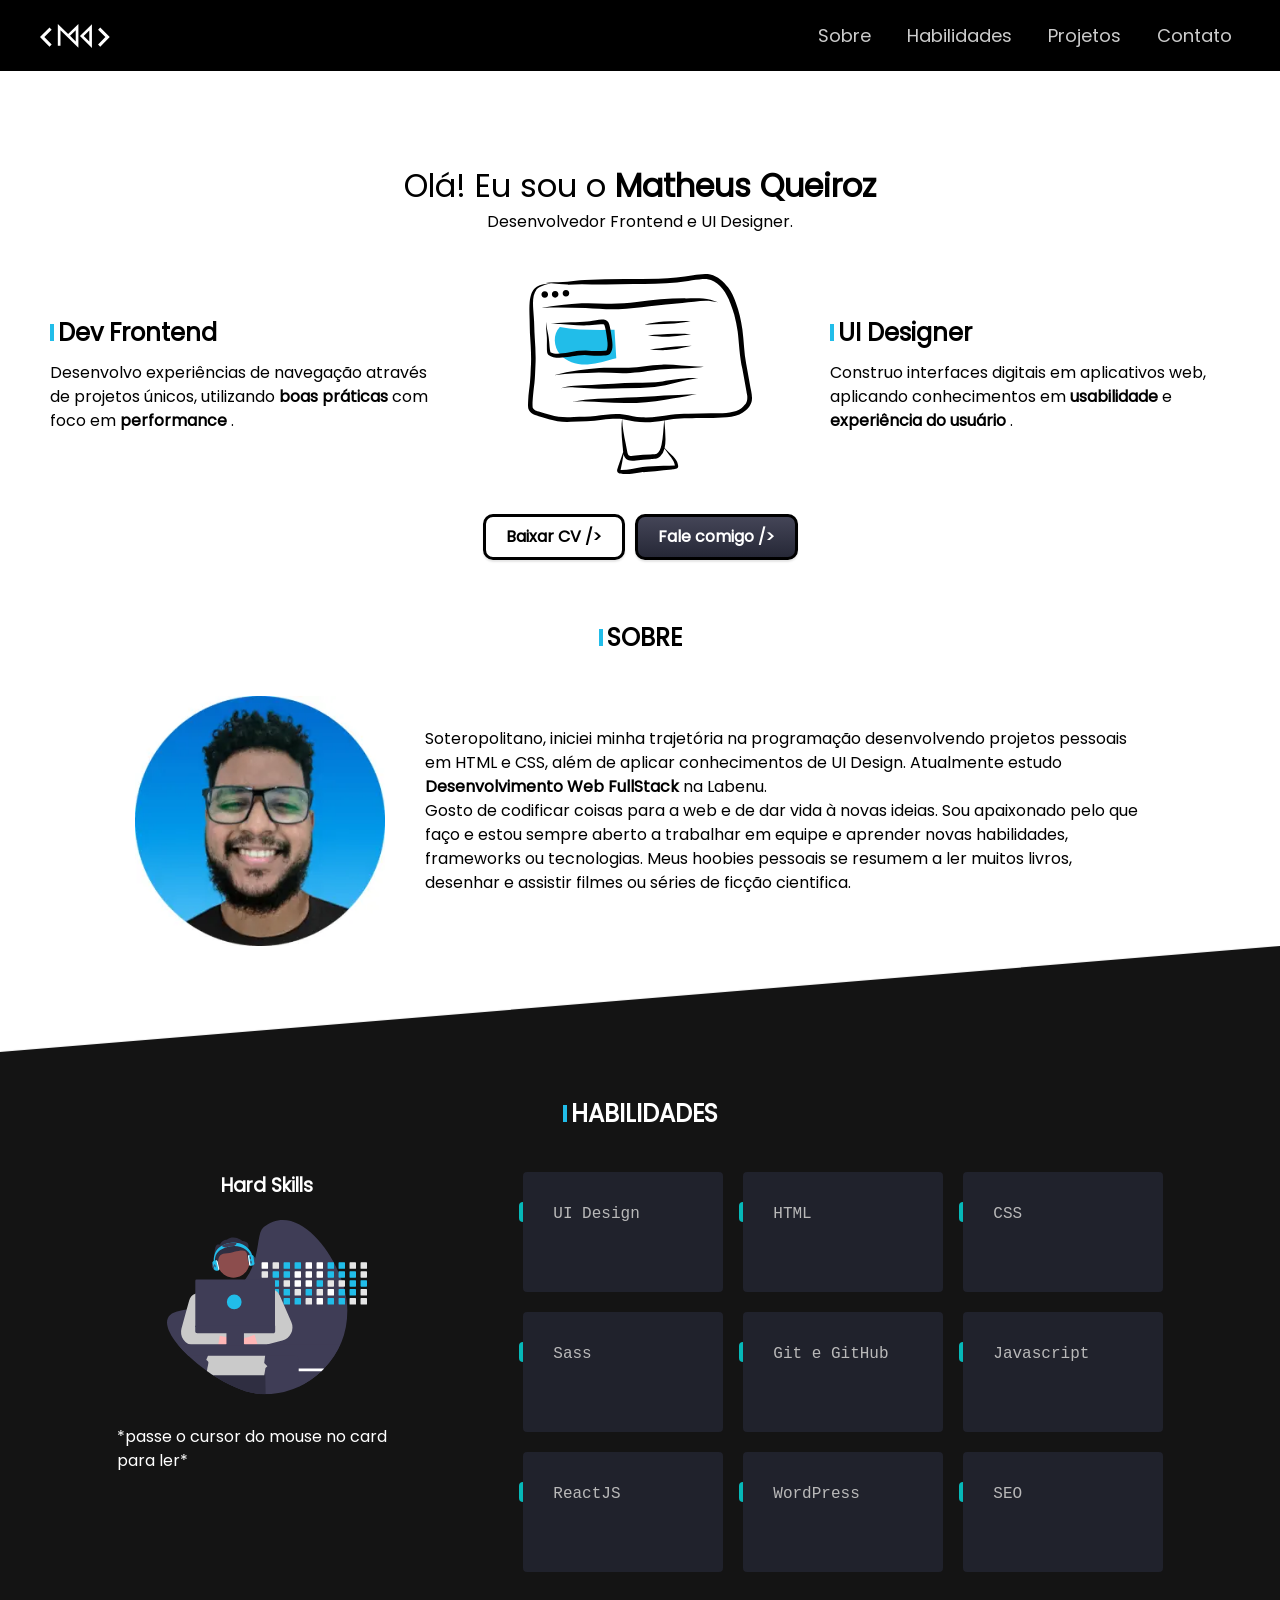
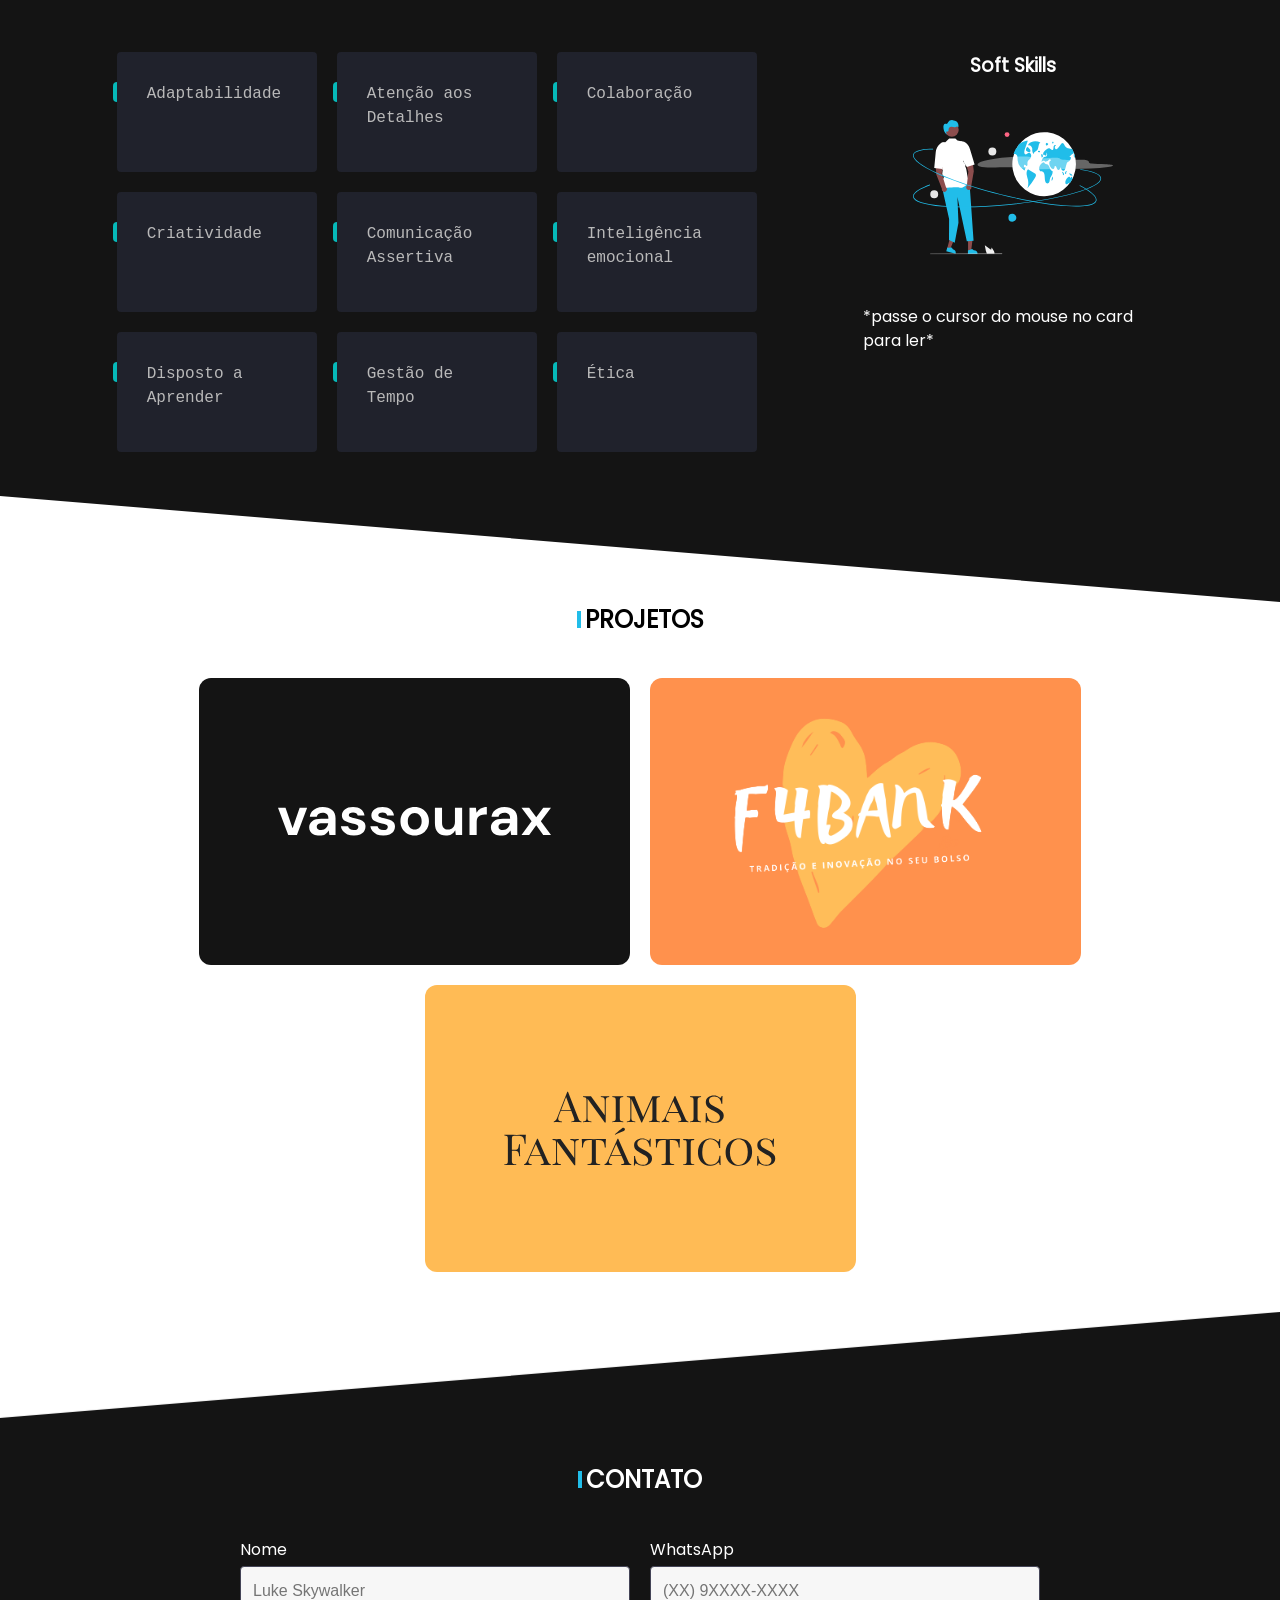
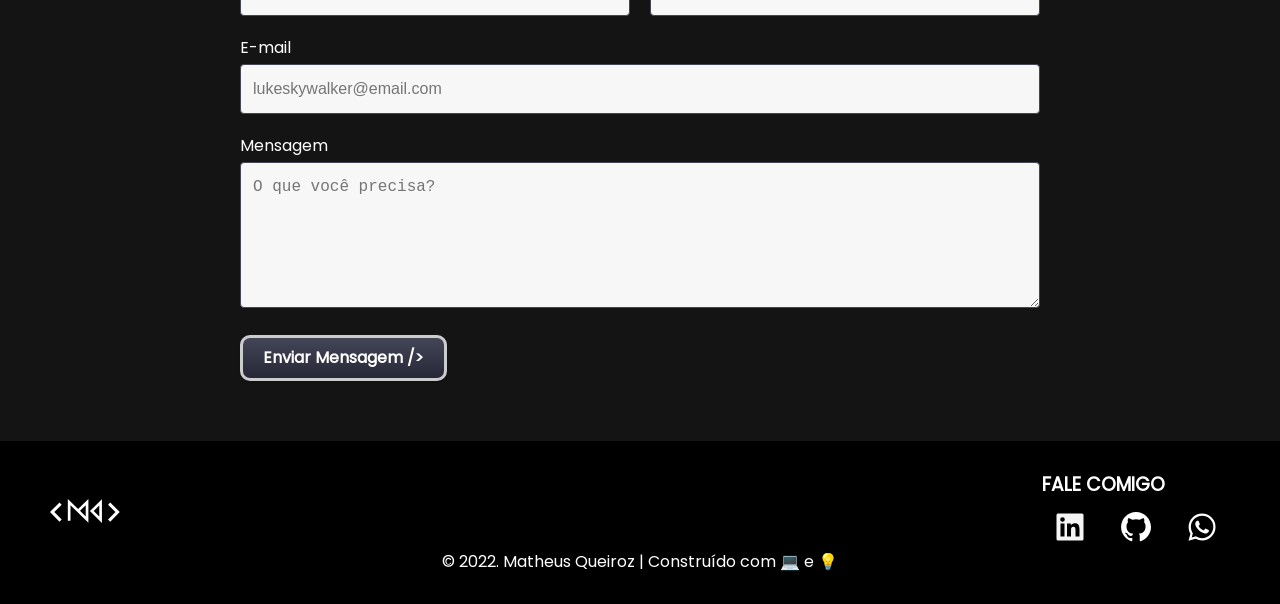
==== commit a6eef5ae: "Atualizei o index" ====
--- a/index.html
+++ b/index.html
@@ -1 +1,224 @@
-<!DOCTYPE html><html lang="pt-BR"><head><meta charset="UTF-8"><meta http-equiv="X-UA-Compatible" content="IE=edge"><meta name="viewport" content="width=device-width, initial-scale=1.0"><title>Matheus Queiroz | Desenvolvedor Front-End</title><meta name="description" content="Desenvolvo experiências através da programação, criando interfaces poderosas, acessíveis e com foco em responsividade e otimização para SEO." /><meta name="author" content="Matheus Queiroz" /><meta name="twitter:title" content="Matheus Queiroz | Desenvolvedor Front-End" /><meta name="twitter:description" content="Desenvolvo experiências através da programação, criando interfaces poderosas, acessíveis e com foco em responsividade e otimização para SEO." /><meta name="twitter:site" content="@omatheusqds" /><meta name="twitter:creator" content="@omatheusqds" /><meta property="twitter:image" content="https://user-images.githubusercontent.com/70871620/184543973-c7e71023-8254-47df-9ac2-0e2c3f99627c.png" /><meta property="twitter:image:width" content="1200" /><meta property="twitter:image:height" content="630" /><meta name="og:title" content="Matheus Queiroz | Desenvolvedor Front-End" /><meta name="og:description" content="Desenvolvo experiências através da programação, criando interfaces poderosas, acessíveis e com foco em responsividade e otimização para SEO." /><meta property="og:url" content="https://matheusqueirozds.dev/" /><meta property="og:site_name" content="Matheus Queiroz | Desenvolvedor Front-End" /><meta property="og:image" content="https://user-images.githubusercontent.com/70871620/184543973-c7e71023-8254-47df-9ac2-0e2c3f99627c.png" /><meta property="og:image:width" content="1200" /><meta property="og:image:height" content="630" /><meta name="copyright" content="© 2022 matheusqueirozds.dev"><meta name="keywords" content="desenvolver front-end, programador, desenvolvedor web, portfólio, criação de sites profissionais, criação de sites acessíveis, criar site com acessibilidade, criação de sites preço, criação de sites baratos, criação de sites para empresas, a melhor empresa de criação de sites, construir um site, criação de sites do zero, criação de sites desenvolvimento web, hospedagem e criação de sites, criação e manutenção de sites, criação e desenvolvimento de sites, criação e edição de sites, design e criação de site, criação de sites como fazer, fazer site html, programa para criação de sites html, criação de sites google, criação de site html, criação site hotel, como desenvolver um site profissional, crie um site, como desenvolver um site, como desenvolver um site gratuito, criação de sites institucionais, criação de site responsivo, criação de sistema web, desenvolver um site, criador de sites profissional, com criar um site, como funciona para criar um site, como fazer um site com html, como criar um site .org, criação de sites melhor preço, criação de sites médicos, criação de sites mobile first, montar um site profissional, montar um site, criação de site no google, criação de sites online, criação de sites orçamento, criação de sites para pequenas empresas, criação de sites para médicos, software para criação de sites, ferramentas para criação de sites, questionário para criação de sites, criação de sites quanto custa, criação de sites responsivos"><meta name="theme-color" content="#141414"><meta name="rating" content="general"><meta name="robots" content="index, follow"><link rel="shortcut icon" href="/assets/img/favicon.svg" type="image/svg+xml"><link rel="apple-touch-icon" href="/assets/img/favicon.svg"><link rel="canonical" href="https://matheusqueirozds.dev"><link rel="manifest" href="/manifest.json"><link rel="preload" as="script" href="/assets/js/script.js"><link rel="preload" as="script" href="/assets/js/formulario.js"><script>document.documentElement.className +=' js'</script><link rel="preload" href="/assets/css/style.min.css" as="style"><link rel="stylesheet" href="/assets/css/style.min.css"></head><body class="font-1-16"><header class="header-bg color-4"><div class="header"><a href="/index.html"><img src="/assets/img/logo.svg" alt="Logomarca do site na cor branca, representada por símbolos que remetem à programação" width="70" height="25"></a><nav class="js-menu" id="nav"><button id="btn-mobile" aria-label="Abrir Menu" aria-haspopup="true" aria-controls="menu" aria-expanded="false"><span id="hamburger"></span></button><ul class="menu font-1-18"><li><a href="#sobre">Sobre</a></li><li><a href="#habilidades">Habilidades</a></li><li><a href="#projetos">Projetos</a></li><li><a href="#contato">Contato</a></li></ul></nav></div></header><main class="introducao-bg"><div class="introducao container"><div class="introducao-titulo"><h1>Olá! Eu sou o <span class="destaque">Matheus Queiroz</span></h1><p>Desenvolvedor Frontend e UI Designer.</p></div><div class="introducao-informacoes"><div class="introducao-conteudo"><h2 class="font-1-24b">Dev Frontend</h2><p>Desenvolvo experiências de navegação através de projetos únicos, utilizando <span class="destaque">boas práticas</span>com foco em <span class="destaque">performance</span>.</p></div><picture class="introducao-imagem"><img src="/assets/img//computer.svg" alt="desenho de uma tela de um computador, com conteúdo fictício" width="224" height="200"></picture><div class="introducao-conteudo"><h2 class="font-1-24b">UI Designer</h2><p>Construo interfaces digitais em aplicativos web, aplicando conhecimentos em <span class="destaque">usabilidade</span>e <span class="destaque">experiência do usuário</span>.</p></div></div><div class="introducao-botoes"><a href="/assets/pdf/curriculo-matheusqueirozds.pdf" class="botao" download="curriculo-matheusqueirozds.pdf" type="application/pdf">Baixar CV /></a><a href="#contato" class="botao secundario">Fale comigo /></a></div></div></main><section class="sobre-bg" id="sobre"><div class="sobre container"><h2>Sobre</h2><div class="sobre-content"><picture><img src="/assets/img/perfil.webp" alt="Foto com Matheus Queiroz, criador deste portfólio. Ele é um homem preto; tem cabelo, barba e olhos negros; está sorrindo e usa óculos de grau." width="250" height="250"></picture><div class="sobre-texto"><p>Soteropolitano, iniciei minha trajetória na programação desenvolvendo projetos pessoais em HTML e CSS, além de aplicar conhecimentos de UI Design. Atualmente estudo <span class="destaque">Desenvolvimento Web FullStack</span>na Labenu.</p><p>Gosto de codificar coisas para a web e de dar vida à novas ideias. Sou apaixonado pelo que faço e estou sempre aberto a trabalhar em equipe e aprender novas habilidades, frameworks ou tecnologias. Meus hoobies pessoais se resumem a ler muitos livros, desenhar e assistir filmes ou séries de ficção cientifica.</p></div></div></div></section><section class="habilidades-bg color-1" id="habilidades"><div class="habilidades container"><h2>Habilidades</h2><div class="hard skill"><div><h3 class="skill-titulo">Hard Skills</h3><img src="/assets/img/hard-skill.svg" alt="Representação em desenho de um homem preto usando o computador e um fone de ouvido, modelo headset azul. A ideia dessa imagem é representar as habilidades técnicas de uma pessoa." width="200" height="175"><div class="descriptions-list js-tabcontent"><p><span class="destaque">UI design</span>é o processo de construção de interfaces com foco no usuário, aplicando conhecimentos sobre cores, tipografia, prototipagem, figma, etc.</p><p><span class="destaque">HTML</span>é uma linguagem baseada em marcação, onde marcamos os elementos para definir quais informações a página vai exibir.</p><p><span class="destaque">CSS</span>é uma linguagem de folha de estilo composta por “camadas”, criado com o propósito de estilizar as páginas HTML.</p><p><span class="destaque">Sass</span>é um pré-processador CSS. É uma simples linguagem de script usada em arquivos Sass.</p><p>O <span class="destaque">Git</span>é um sistema de controle de versão que permite a criação e edição de arquivos. Já o <span class="destaque">GitHub</span>é uma plataforma que armazena e/ou compartilha esses arquivos com a comunidade dev.</p><p><span class="destaque">JavaScript</span>é uma linguagem de programação interpretada estruturada, de script em alto nível com tipagem dinâmica fraca e multiparadigma.</p><p><span class="destaque">React</span>é uma biblioteca JavaScript, desenvolvida pelo Facebook, para construção de interfaces de usuário de forma mais eficiente e componentizada.</p><p>O <span class="destaque">WordPress</span>é um CMS que permite pegar qualquer site em HTML e torná-lo totalmente gerenciável, facilitando a vida dos clientes.</p><p><span class="destaque">SEO</span>é o conjunto de estratégias com o objetivo de potencializar e melhorar o posicionamento de um site nas páginas de resultados orgânicos.</p><p>*passe o cursor do mouse no card para ler*</p></div></div><ul class="skills-list js-tabmenu"><li>UI Design</li><li>HTML</li><li>CSS</li><li>Sass</li><li>Git e GitHub</li><li>Javascript</li><li>ReactJS</li><li>WordPress</li><li>SEO</li></ul></div><div class="soft skill"><div><h3 class="skill-titulo">Soft Skills</h3><img src="/assets/img/soft-skill.svg" alt="Representação em desenho de um homem preto no universo, olhando para o planeta Terra. A ideia dessa imagem é representar as habilidades comportamentais de uma pessoa." width="200" height="175"><div class="descriptions-list js-tabcontent"><p><span class="destaque">Adaptabilidade</span>é a capacidade de lidar bem com situações novas ou cenários adversos, unindo a flexibilidade, coragem e a resiliência.</p><p><span class="destaque">Atenção aos Detalhes</span>é uma habilidade que permite concluir tarefas de trabalho com qualidade, precisão e consistência.</p><p><span class="destaque">Colaboração</span>é a capacidade de resolver coletivamente um problema ou fazer progresso em direção a um objetivo comum, sabendo lidar com as diferenças.</p><p><span class="destaque">Criatividade</span>é a habilidade de "pensar fora da caixinha", fazendo conexões entre assuntos aparentemente não relacionados e gerando soluções. </p><p><span class="destaque">Comunicação Assertiva</span>é a habilidade de saber se comunicar bem e ouvir atentamente o outro, sabendo contextualizar o que é transmitido.</p><p><span class="destaque">Inteligência emocional</span>é a capacidade de reconhecer e avaliar os sentimentos, tendo disposição e equilíbrio para lidar da melhor forma com eles.</p><p><span class="destaque">Disposto a Aprender</span>é ter a iniciativa em melhorar as habilidades atuais e aceitar novos desafios que possam acrescentar qualidade ao trabalho.</p><p><span class="destaque">Gestão de Tempo</span>é a habilidade de ajustar e organizar as diferentes atividades da rotina, sem comprometer diretamente a eficiência.</p><p><span class="destaque">Ética</span>é a capacidade de se comprometer consigo mesmo e com a empresa, sendo pontual, tendo compromisso com a verdade e pensando no coletivo.</p><p>*passe o cursor do mouse no card para ler*</p></div></div><ul class="skills-list js-tabmenu"><li>Adaptabilidade</li><li>Atenção aos Detalhes</li><li>Colaboração</li><li>Criatividade</li><li>Comunicação Assertiva</li><li>Inteligência emocional</li><li>Disposto a Aprender</li><li>Gestão de Tempo</li><li>Ética</li></ul></div></div></section><section class="projetos-bg" id="projetos"><div class="container"><h2>Projetos</h2><div class="projetos font-1-18 color-1"><div class="projeto-card"><figure><img src="/assets/img/vassourax-logo.svg" alt="Logotipo do site Vassourax" width="50" height="50"><figcaption><div class="projeto-card-texto"><p>E-commerce baseado no universo de Harry Potter.</p><p>UI Design · HTML · CSS · JavaScript</p></div><a href="https://vassourax.vercel.app/" target="_blank" rel="noopener noreferrer" class="botao secundario">Visualizar projeto</a></figcaption></figure></div><div class="projeto-card"><figure><img src="/assets/img/banco-logo.svg" alt="Logomarca do site F4Bank" width="50" height="50"><figcaption><div class="projeto-card-texto"><p>Landing Page de um banco digital.</p><p>UI Design · HTML · CSS</p></div><a href="https://futurebank.vercel.app" target="_blank" rel="noopener noreferrer" class="botao secundario">Visualizar projeto</a></figcaption></figure></div><div class="projeto-card"><figure><img src="/assets/img/af-logo.svg" alt="Logotipo do site Animais Fantásticos" width="50" height="50"><figcaption><div class="projeto-card-texto"><p>Página com informações sobre animais.</p><p>UI Design · HTML · CSS</p></div><a href="https://animais-fantasticos-sigma.vercel.app" target="_blank" rel="noopener noreferrer" class="botao secundario">Visualizar projeto</a></figcaption></figure></div></div></div></section><section class="contato-bg color-1 " id="contato"><div class="contato container"><h2>Contato</h2><form class="form contato-form" action="enviar.php" method="post"><div><label for="nome">Nome</label><input type="text" name="nome" id="nome" placeholder="Luke Skywalker" required></div><div><label for="whatsapp">WhatsApp</label><input type="tel" name="whatsapp" id="whatsapp" placeholder="(XX) 9XXXX-XXXX" required></div><div class="col-2"><label for="email">E-mail</label><input type="email" name="email" id="email" placeholder="lukeskywalker@email.com" required></div><div class="col-2"><label for="mensagem">Mensagem</label><textarea name="mensagem" id="mensagem" rows="5" placeholder="O que você precisa?" required></textarea></div><button class="botao terciario col-2">Enviar Mensagem /></button></form><div class="js-contato-mensagem"><div class="mensagem-enviada"><p>Mensagem enviada! 🎉</p><p>Em breve entraremos em contato. Geralmente respondemos em 24 horas.</p><button class="botao terciario">Voltar</button></div><div class="mensagem-erro"><p>Erro no envio. 😭</p><p>Você pode falar diretamente comigo através do e-mail em: <span class="destaque">contato@matheusqueirozds.dev</span></p><button class="botao terciario">Voltar</button></div></dic></div></section><footer class="footer-bg color-1"><div class="footer container"><div class="footer-content"><a href="/index.html"><img src="/assets/img/logo.svg" alt="Logomarca do site na cor branca, representada por símbolos que remetem à programação" width="70" height="25"></a><div class="footer-social"><h3>Fale Comigo</h3><ul><li><a href="https://linkedin.com/in/matheusqueirozds" target="_blank" rel="noopener noreferrer"><img class="rede-social" src="/assets/img/linkedin.svg" alt="LinkedIn" width="36" height="36"></a></li><li><a href="https://github.com/matheusqueirozds" target="_blank" rel="noopener noreferrer"><img class="rede-social" src="/assets/img/github.svg" alt="GitHub" width="36" height="36"></a></li><li><a href="https://wa.me/5571981031081" target="_blank" rel="noopener noreferrer"><img class="rede-social" src="/assets/img/whatsapp.svg" alt="WhatsApp" width="36" height="36"></a></li></ul></div></div><p class="copy">© 2022. Matheus Queiroz | Construído com 💻 e 💡</p></div></footer><script src="/assets/js/script.js"></script><script src="/assets/js/formulario.js"></script></body></html>+<!DOCTYPE html>
+<html lang="pt-BR">
+
+<head>
+    <meta charset="UTF-8">
+    <meta http-equiv="X-UA-Compatible" content="IE=edge">
+    <meta name="viewport" content="width=device-width, initial-scale=1.0">
+    <title>Matheus Queiroz | Desenvolvedor Front-End</title>
+    <meta name="description" content="Desenvolvo experiências através da programação, criando interfaces poderosas, acessíveis e com foco em responsividade e otimização para SEO." />
+    <meta name="author" content="Matheus Queiroz" />
+    <meta name="twitter:title" content="Matheus Queiroz | Desenvolvedor Front-End" />
+    <meta name="twitter:description" content="Desenvolvo experiências através da programação, criando interfaces poderosas, acessíveis e com foco em responsividade e otimização para SEO." />
+    <meta name="twitter:site" content="@omatheusqds" />
+    <meta name="twitter:creator" content="@omatheusqds" />
+    <meta property="twitter:image" content="https://user-images.githubusercontent.com/70871620/184543973-c7e71023-8254-47df-9ac2-0e2c3f99627c.png" />
+    <meta property="twitter:image:width" content="1200" />
+    <meta property="twitter:image:height" content="630" />
+    <meta name="og:title" content="Matheus Queiroz | Desenvolvedor Front-End" />
+    <meta name="og:description" content="Desenvolvo experiências através da programação, criando interfaces poderosas, acessíveis e com foco em responsividade e otimização para SEO." />
+    <meta property="og:url" content="https://matheusqueirozds.dev/" />
+    <meta property="og:site_name" content="Matheus Queiroz | Desenvolvedor Front-End" />
+    <meta property="og:image" content="https://user-images.githubusercontent.com/70871620/184543973-c7e71023-8254-47df-9ac2-0e2c3f99627c.png" />
+    <meta property="og:image:width" content="1200" />
+    <meta property="og:image:height" content="630" />
+    <meta name="copyright" content="© 2022 matheusqueirozds.dev">
+    <meta name="keywords" content="desenvolver front-end, programador, desenvolvedor web, portfólio, criação de sites profissionais, criação de sites acessíveis, criar site com acessibilidade, criação de sites preço, criação de sites baratos, criação de sites para empresas, a melhor empresa de criação de sites, construir um site, criação de sites do zero, criação de sites desenvolvimento web, hospedagem e criação de sites, criação e manutenção de sites, criação e desenvolvimento de sites, criação e edição de sites, design e criação de site, criação de sites como fazer, fazer site html, programa para criação de sites html, criação de sites google, criação de site html, criação site hotel, como desenvolver um site profissional, crie um site, como desenvolver um site, como desenvolver um site gratuito, criação de sites institucionais, criação de site responsivo, criação de sistema web, desenvolver um site, criador de sites profissional, com criar um site, como funciona para criar um site, como fazer um site com html, como criar um site .org, criação de sites melhor preço, criação de sites médicos, criação de sites mobile first, montar um site profissional, montar um site, criação de site no google, criação de sites online, criação de sites orçamento, criação de sites para pequenas empresas, criação de sites para médicos, software para criação de sites, ferramentas para criação de sites, questionário para criação de sites, criação de sites quanto custa, criação de sites responsivos">
+    <meta name="theme-color" content="#141414">
+    <meta name="rating" content="general">
+    <meta name="robots" content="index, follow">
+    <link rel="shortcut icon" href="/assets/img/favicon.svg" type="image/svg+xml">
+    <link rel="apple-touch-icon" href="/assets/img/favicon.svg">
+    <link rel="canonical" href="https://matheusqueirozds.dev/index.html">
+    <link rel="manifest" href="/manifest.json">
+    <link rel="preload" as="script" href="/assets/js/script.js">
+    <link rel="preload" as="script" href="/assets/js/formulario.js">
+    <script>document.documentElement.className += ' js'</script>
+    <link rel="preload" href="/assets/css/style.min.css" as="style">
+    <link rel="stylesheet" href="/assets/css/style.min.css">
+</head>
+
+<body class="font-1-16">
+    <header class="header-bg color-4">
+        <div class="header"><a href="/index.html"><img src="/assets/img/logo.svg" alt="Logomarca do site na cor branca, representada por símbolos que remetem à programação" width="70" height="25"></a>
+            <nav class="js-menu" id="nav"><button id="btn-mobile" aria-label="Abrir Menu" aria-haspopup="true" aria-controls="menu" aria-expanded="false"><span id="hamburger"></span> </button>
+                <ul class="menu font-1-18">
+                    <li><a href="#sobre">Sobre</a></li>
+                    <li><a href="#habilidades">Habilidades</a></li>
+                    <li><a href="#projetos">Projetos</a></li>
+                    <li><a href="#contato">Contato</a></li>
+                </ul>
+            </nav>
+        </div>
+    </header>
+    <main class="introducao-bg">
+        <div class="introducao container">
+            <div class="introducao-titulo">
+                <h1>Olá! Eu sou o <span class="destaque">Matheus Queiroz</span> </h1>
+                <p>Desenvolvedor Frontend e UI Designer.</p>
+            </div>
+            <div class="introducao-informacoes">
+                <div class="introducao-conteudo">
+                    <h2 class="font-1-24b">Dev Frontend</h2>
+                    <p>Desenvolvo experiências de navegação através de projetos únicos, utilizando <span class="destaque">boas práticas</span> com foco em <span class="destaque">performance</span> .</p>
+                </div>
+                <picture class="introducao-imagem"><img src="/assets/img//computer.svg" alt="desenho de uma tela de um computador, com conteúdo fictício" width="224" height="200"></picture>
+                <div class="introducao-conteudo">
+                    <h2 class="font-1-24b">UI Designer</h2>
+                    <p>Construo interfaces digitais em aplicativos web, aplicando conhecimentos em <span class="destaque">usabilidade</span> e <span class="destaque">experiência do usuário</span> .</p>
+                </div>
+            </div>
+            <div class="introducao-botoes"><a href="/assets/pdf/curriculo-matheusqueirozds.pdf" class="botao" download="curriculo-matheusqueirozds.pdf" type="application/pdf">Baixar CV /></a><a href="#contato" class="botao secundario">Fale comigo /></a></div>
+        </div>
+    </main>
+    <section class="sobre-bg" id="sobre">
+        <div class="sobre container">
+            <h2>Sobre</h2>
+            <div class="sobre-content">
+                <picture><img src="/assets/img/perfil.webp" alt="Foto com Matheus Queiroz, criador deste portfólio. Ele é um homem preto; tem cabelo, barba e olhos negros; está sorrindo e usa óculos de grau." width="250" height="250"></picture>
+                <div class="sobre-texto">
+                    <p>Soteropolitano, iniciei minha trajetória na programação desenvolvendo projetos pessoais em HTML e CSS, além de aplicar conhecimentos de UI Design. Atualmente estudo <span class="destaque">Desenvolvimento Web FullStack</span> na Labenu.</p>
+                    <p>Gosto de codificar coisas para a web e de dar vida à novas ideias. Sou apaixonado pelo que faço e estou sempre aberto a trabalhar em equipe e aprender novas habilidades, frameworks ou tecnologias. Meus hoobies pessoais se resumem a ler muitos livros, desenhar e assistir filmes ou séries de ficção cientifica.</p>
+                </div>
+            </div>
+        </div>
+    </section>
+    <section class="habilidades-bg color-1" id="habilidades">
+        <div class="habilidades container">
+            <h2>Habilidades</h2>
+            <div class="hard skill">
+                <div>
+                    <h3 class="skill-titulo">Hard Skills</h3><img src="/assets/img/hard-skill.svg" alt="Representação em desenho de um homem preto usando o computador e um fone de ouvido, modelo headset azul. A ideia dessa imagem é representar as habilidades técnicas de uma pessoa." width="200" height="175">
+                    <div class="descriptions-list js-tabcontent">
+                        <p><span class="destaque">UI design</span> é o processo de construção de interfaces com foco no usuário, aplicando conhecimentos sobre cores, tipografia, prototipagem, figma, etc.</p>
+                        <p><span class="destaque">HTML</span> é uma linguagem baseada em marcação, onde marcamos os elementos para definir quais informações a página vai exibir.</p>
+                        <p><span class="destaque">CSS</span> é uma linguagem de folha de estilo composta por “camadas”, criado com o propósito de estilizar as páginas HTML.</p>
+                        <p><span class="destaque">Sass</span> é um pré-processador CSS. É uma simples linguagem de script usada em arquivos Sass.</p>
+                        <p>O <span class="destaque">Git</span> é um sistema de controle de versão que permite a criação e edição de arquivos. Já o <span class="destaque">GitHub</span> é uma plataforma que armazena e/ou compartilha esses arquivos com a comunidade dev.</p>
+                        <p><span class="destaque">JavaScript</span> é uma linguagem de programação interpretada estruturada, de script em alto nível com tipagem dinâmica fraca e multiparadigma.</p>
+                        <p><span class="destaque">React</span> é uma biblioteca JavaScript, desenvolvida pelo Facebook, para construção de interfaces de usuário de forma mais eficiente e componentizada.</p>
+                        <p>O <span class="destaque">WordPress</span> é um CMS que permite pegar qualquer site em HTML e torná-lo totalmente gerenciável, facilitando a vida dos clientes.</p>
+                        <p><span class="destaque">SEO</span> é o conjunto de estratégias com o objetivo de potencializar e melhorar o posicionamento de um site nas páginas de resultados orgânicos.</p>
+                        <p>*passe o cursor do mouse no card para ler*</p>
+                    </div>
+                </div>
+                <ul class="skills-list js-tabmenu">
+                    <li>UI Design</li>
+                    <li>HTML</li>
+                    <li>CSS</li>
+                    <li>Sass</li>
+                    <li>Git e GitHub</li>
+                    <li>Javascript</li>
+                    <li>ReactJS</li>
+                    <li>WordPress</li>
+                    <li>SEO</li>
+                </ul>
+            </div>
+            <div class="soft skill">
+                <div>
+                    <h3 class="skill-titulo">Soft Skills</h3><img src="/assets/img/soft-skill.svg" alt="Representação em desenho de um homem preto no universo, olhando para o planeta Terra. A ideia dessa imagem é representar as habilidades comportamentais de uma pessoa." width="200" height="175">
+                    <div class="descriptions-list js-tabcontent">
+                        <p><span class="destaque">Adaptabilidade</span> é a capacidade de lidar bem com situações novas ou cenários adversos, unindo a flexibilidade, coragem e a resiliência.</p>
+                        <p><span class="destaque">Atenção aos Detalhes</span> é uma habilidade que permite concluir tarefas de trabalho com qualidade, precisão e consistência.</p>
+                        <p><span class="destaque">Colaboração</span> é a capacidade de resolver coletivamente um problema ou fazer progresso em direção a um objetivo comum, sabendo lidar com as diferenças.</p>
+                        <p><span class="destaque">Criatividade</span> é a habilidade de "pensar fora da caixinha", fazendo conexões entre assuntos aparentemente não relacionados e gerando soluções. </p>
+                        <p><span class="destaque">Comunicação Assertiva</span> é a habilidade de saber se comunicar bem e ouvir atentamente o outro, sabendo contextualizar o que é transmitido.</p>
+                        <p><span class="destaque">Inteligência emocional</span> é a capacidade de reconhecer e avaliar os sentimentos, tendo disposição e equilíbrio para lidar da melhor forma com eles.</p>
+                        <p><span class="destaque">Disposto a Aprender</span> é ter a iniciativa em melhorar as habilidades atuais e aceitar novos desafios que possam acrescentar qualidade ao trabalho.</p>
+                        <p><span class="destaque">Gestão de Tempo</span> é a habilidade de ajustar e organizar as diferentes atividades da rotina, sem comprometer diretamente a eficiência.</p>
+                        <p><span class="destaque">Ética</span> é a capacidade de se comprometer consigo mesmo e com a empresa, sendo pontual, tendo compromisso com a verdade e pensando no coletivo.</p>
+                        <p>*passe o cursor do mouse no card para ler*</p>
+                    </div>
+                </div>
+                <ul class="skills-list js-tabmenu">
+                    <li>Adaptabilidade</li>
+                    <li>Atenção aos Detalhes</li>
+                    <li>Colaboração</li>
+                    <li>Criatividade</li>
+                    <li>Comunicação Assertiva</li>
+                    <li>Inteligência emocional</li>
+                    <li>Disposto a Aprender</li>
+                    <li>Gestão de Tempo</li>
+                    <li>Ética</li>
+                </ul>
+            </div>
+        </div>
+    </section>
+    <section class="projetos-bg" id="projetos">
+        <div class="container">
+            <h2>Projetos</h2>
+            <div class="projetos font-1-18 color-1">
+                <div class="projeto-card">
+                    <figure><img src="/assets/img/vassourax-logo.svg" alt="Logotipo do site Vassourax" width="50" height="50">
+                        <figcaption>
+                            <div class="projeto-card-texto">
+                                <p>E-commerce baseado no universo de Harry Potter.</p>
+                                <p>UI Design · HTML · CSS · JavaScript</p>
+                            </div><a href="https://vassourax.vercel.app/" target="_blank" rel="noopener noreferrer" class="botao secundario">Visualizar projeto</a>
+                        </figcaption>
+                    </figure>
+                </div>
+                <div class="projeto-card">
+                    <figure><img src="/assets/img/banco-logo.svg" alt="Logomarca do site F4Bank" width="50" height="50">
+                        <figcaption>
+                            <div class="projeto-card-texto">
+                                <p>Landing Page de um banco digital.</p>
+                                <p>UI Design · HTML · CSS</p>
+                            </div><a href="https://futurebank.vercel.app" target="_blank" rel="noopener noreferrer" class="botao secundario">Visualizar projeto</a>
+                        </figcaption>
+                    </figure>
+                </div>
+                <div class="projeto-card">
+                    <figure><img src="/assets/img/af-logo.svg" alt="Logotipo do site Animais Fantásticos" width="50" height="50">
+                        <figcaption>
+                            <div class="projeto-card-texto">
+                                <p>Página com informações sobre animais.</p>
+                                <p>UI Design · HTML · CSS</p>
+                            </div><a href="https://animais-fantasticos-sigma.vercel.app" target="_blank" rel="noopener noreferrer" class="botao secundario">Visualizar projeto</a>
+                        </figcaption>
+                    </figure>
+                </div>
+            </div>
+        </div>
+    </section>
+    <section class="contato-bg color-1 " id="contato">
+        <div class="contato container">
+            <h2>Contato</h2>
+            <form class="form contato-form" action="enviar.php" method="post">
+                <div><label for="nome">Nome</label><input type="text" name="nome" id="nome" placeholder="Luke Skywalker" required></div>
+                <div><label for="whatsapp">WhatsApp</label><input type="tel" name="whatsapp" id="whatsapp" placeholder="(XX) 9XXXX-XXXX" required></div>
+                <div class="col-2"><label for="email">E-mail</label><input type="email" name="email" id="email" placeholder="lukeskywalker@email.com" required></div>
+                <div class="col-2"><label for="mensagem">Mensagem</label><textarea name="mensagem" id="mensagem" rows="5" placeholder="O que você precisa?" required></textarea></div><button class="botao terciario col-2">Enviar Mensagem /></button>
+            </form>
+            <div class="js-contato-mensagem">
+                <div class="mensagem-enviada">
+                    <p>Mensagem enviada! 🎉</p>
+                    <p>Em breve entraremos em contato. Geralmente respondemos em 24 horas.</p><button class="botao terciario">Voltar</button>
+                </div>
+                <div class="mensagem-erro">
+                    <p>Erro no envio. 😭</p>
+                    <p>Você pode falar diretamente comigo através do e-mail em: <span class="destaque">contato@matheusqueirozds.dev</span> </p><button class="botao terciario">Voltar</button>
+                </div>
+                </dic>
+            </div>
+    </section>
+    <footer class="footer-bg color-1">
+        <div class="footer container">
+            <div class="footer-content"><a href="/index.html"><img src="/assets/img/logo.svg" alt="Logomarca do site na cor branca, representada por símbolos que remetem à programação" width="70" height="25"></a>
+                <div class="footer-social">
+                    <h3>Fale Comigo</h3>
+                    <ul>
+                        <li><a href="https://linkedin.com/in/matheusqueirozds" target="_blank" rel="noopener noreferrer"><img class="rede-social" src="/assets/img/linkedin.svg" alt="LinkedIn" width="36" height="36"></a></li>
+                        <li><a href="https://github.com/matheusqueirozds" target="_blank" rel="noopener noreferrer"><img class="rede-social" src="/assets/img/github.svg" alt="GitHub" width="36" height="36"></a></li>
+                        <li><a href="https://wa.me/5571981031081" target="_blank" rel="noopener noreferrer"><img class="rede-social" src="/assets/img/whatsapp.svg" alt="WhatsApp" width="36" height="36"></a></li>
+                    </ul>
+                </div>
+            </div>
+            <p class="copy">© 2022. Matheus Queiroz | Construído com 💻 e 💡</p>
+        </div>
+    </footer>
+    <script src="/assets/js/script.js"></script>
+    <script src="/assets/js/formulario.js"></script>
+</body>
+
+</html>
--- a/assets/css/style.min.css
+++ b/assets/css/style.min.css
@@ -1 +1 @@
-@font-face{font-family:"Poppins";src:url(/assets/fonts/Poppins/Poppins-Regular.ttf),url(/assets/fonts/Poppins/Poppins-Medium.ttf),url(/assets/fonts/Poppins/Poppins-SemiBold.ttf);font-style:normal;font-display:swap}.font-1-14{font-weight:400;font-size:.875rem;line-height:1.3}.font-1-16{font-weight:400;font-size:1rem;line-height:1.5}.font-1-18,.font-1-18b{font-weight:400;font-size:1.125rem;line-height:1.3}.font-1-18b{font-weight:600}.font-1-24{font-weight:400;font-size:1.5rem;line-height:1.5}.font-1-24b{font-weight:700}.font-1-32{font-weight:600;font-size:2rem;line-height:1.2}.font-1-64{font-weight:600;font-size:4rem;line-height:1.125}@media(max-width: 1200px){.font-1-64{font-size:3rem}}@media(max-width: 800px){.font-1-64{font-size:2rem}.font-1-32{font-size:1.5rem}}:root{--padding1: 30px;--padding2: 60px;--padding3: 120px;--padding4: 160px}@media only screen and (max-width: 800px){:root{--padding1: 15px;--padding2: 30px;--padding3: 60px;--padding4: 80px}}*{margin:0;padding:0;-webkit-box-sizing:border-box;-moz-box-sizing:border-box;box-sizing:border-box}body{font-family:"Poppins",sans-serif}img{display:block}a{display:block;color:inherit;text-decoration:none}ul{list-style:none}h1{font-weight:normal}.color-1{color:#fff}.color-2{color:#def7ff}.color-3{color:#e9e9e9}.color-4{color:#ccc}.color-5{color:#21bde9}.color-6{color:#444557}.color-7{color:#262837}.color-8{color:#141414}.color-9{color:#000}.header-bg{background:#000;padding:1rem;position:fixed;width:100%;z-index:99;top:0}.header-bg .header{display:-webkit-box;display:-moz-box;display:-ms-flexbox;display:flex;-webkit-box-align:center;-moz-box-align:center;-ms-flex-align:center;align-items:center;-ms-flex-wrap:wrap;flex-wrap:wrap;-webkit-box-pack:justify;-moz-box-pack:justify;-ms-flex-pack:justify;justify-content:space-between;gap:20px;max-width:1200px;margin:0 auto}.menu{display:-webkit-box;display:-moz-box;display:-ms-flexbox;display:flex;-webkit-box-align:center;-moz-box-align:center;-ms-flex-align:center;align-items:center;-ms-flex-wrap:wrap;flex-wrap:wrap;gap:20px}.menu a{padding:.5rem;-webkit-transition:.3s;transition:.3s}.menu a:hover{color:#e9e9e9;background:#262837}.js .menu a.ativo{color:#fff;background:#262837}@media only screen and (max-width: 600px){.js .menu{display:block;position:absolute;width:100%;top:57px;right:0;background:#000;z-index:1000;height:0;-webkit-transition:.6s;transition:.6s;visibility:hidden;overflow-y:hidden}.js .menu a{padding:1rem 0;margin:0 1rem;border-bottom:2px solid rgba(68,69,87,.5)}}#btn-mobile{display:none}@media only screen and (max-width: 600px){.js #btn-mobile{display:-webkit-box;display:-moz-box;display:-ms-flexbox;display:flex;gap:.5rem;padding:.5rem 1rem;border:none;background:none;cursor:pointer}.js #hamburger{display:block;border-top:2px solid;width:20px;color:#fff}.js #hamburger::after,.js #hamburger::before{display:block;content:"";width:20px;height:2px;background:currentColor;margin-top:5px;-webkit-transition:.3s;transition:.3s;position:relative}.js #nav.ativo .menu{height:calc(100vh - 57px);visibility:visible;overflow-y:auto}.js #nav.ativo #hamburger{border-top-color:rgba(0,0,0,0)}.js #nav.ativo #hamburger::before{-webkit-transform:rotate(135deg);transform:rotate(135deg)}.js #nav.ativo #hamburger::after{-webkit-transform:rotate(-135deg);transform:rotate(-135deg);top:-7px}}.footer-bg{background:#000;padding:var(--padding1)}.footer-content{display:-webkit-box;display:-moz-box;display:-ms-flexbox;display:flex;-webkit-box-align:center;-moz-box-align:center;-ms-flex-align:center;align-items:center;-webkit-box-pack:justify;-moz-box-pack:justify;-ms-flex-pack:justify;justify-content:space-between}@media only screen and (max-width: 600px){.footer-content a{margin-bottom:20px}}@media only screen and (max-width: 600px){.footer-content{-webkit-box-orient:vertical;-webkit-box-direction:normal;-moz-box-orient:vertical;-moz-box-direction:normal;-ms-flex-direction:column;flex-direction:column;-webkit-box-pack:center;-moz-box-pack:center;-ms-flex-pack:center;justify-content:center;margin-bottom:20px}}@media only screen and (max-width: 600px){.footer-social{text-align:center}}.footer-social h3{margin-bottom:5px;text-transform:uppercase}.footer-social ul{display:-webkit-box;display:-moz-box;display:-ms-flexbox;display:flex;gap:10px}.footer-social a{padding:5px 10px}.footer-social a .rede-social{width:36px;height:36px}.footer .copy{text-align:center}@font-face{font-family:"Poppins";src:url(/assets/fonts/Poppins/Poppins-Regular.ttf),url(/assets/fonts/Poppins/Poppins-Medium.ttf),url(/assets/fonts/Poppins/Poppins-SemiBold.ttf);font-style:normal;font-display:swap}.font-1-14{font-weight:400;font-size:.875rem;line-height:1.3}.font-1-16{font-weight:400;font-size:1rem;line-height:1.5}.font-1-18,.font-1-18b{font-weight:400;font-size:1.125rem;line-height:1.3}.font-1-18b{font-weight:600}.font-1-24{font-weight:400;font-size:1.5rem;line-height:1.5}.font-1-24b{font-weight:700}.font-1-32{font-weight:600;font-size:2rem;line-height:1.2}.font-1-64{font-weight:600;font-size:4rem;line-height:1.125}@media(max-width: 1200px){.font-1-64{font-size:3rem}}@media(max-width: 800px){.font-1-64{font-size:2rem}.font-1-32{font-size:1.5rem}}.container{max-width:1200px;margin:0 auto;padding-left:10px;padding-right:10px}.container h2{text-align:center;text-transform:uppercase;margin-bottom:40px}@media only screen and (max-width: 1000px){.container h2{margin-bottom:30px}}@media only screen and (max-width: 700px){.container h2{margin-bottom:20px}}@media only screen and (max-width: 600px){.container h2{text-align:left}}.container h2::before{display:inline-block;content:"";height:17px;width:4px;background:#21bde9;margin-right:4px}.botao{display:inline-block;background:none;color:#000;padding:12px 20px;border-radius:10px;border:3px solid #000;font:600 1rem/1 "Poppins",sans-serif;-webkit-box-shadow:0 2px 2px rgba(0,0,0,.1);box-shadow:0 2px 2px rgba(0,0,0,.1);max-width:-webkit-max-content;max-width:-moz-max-content;max-width:max-content;cursor:pointer}@media only screen and (max-width: 600px){.botao{padding:12px 16px}}.botao:hover{background:-webkit-gradient(linear, left top, left bottom, from(#444557), to(#262837));background:linear-gradient(#444557, #262837);color:#fff;opacity:.9}.botao.secundario{background:-webkit-gradient(linear, left top, left bottom, from(#444557), to(#262837));background:linear-gradient(#444557, #262837);color:#fff;opacity:1}.botao.secundario:hover{opacity:.9}.botao.terciario{border-color:#ccc;background:-webkit-gradient(linear, left top, left bottom, from(#444557), to(#262837));background:linear-gradient(#444557, #262837);color:#fff;opacity:1}.botao.terciario:hover{opacity:.9}span.destaque{font-weight:bold}.color-1{color:#fff}.color-2{color:#def7ff}.color-3{color:#e9e9e9}.color-4{color:#ccc}.color-5{color:#21bde9}.color-6{color:#444557}.color-7{color:#262837}.color-8{color:#141414}.color-9{color:#000}@font-face{font-family:"Poppins";src:url(/assets/fonts/Poppins/Poppins-Regular.ttf),url(/assets/fonts/Poppins/Poppins-Medium.ttf),url(/assets/fonts/Poppins/Poppins-SemiBold.ttf);font-style:normal;font-display:swap}.font-1-14{font-weight:400;font-size:.875rem;line-height:1.3}.font-1-16{font-weight:400;font-size:1rem;line-height:1.5}.font-1-18,.font-1-18b{font-weight:400;font-size:1.125rem;line-height:1.3}.font-1-18b{font-weight:600}.font-1-24{font-weight:400;font-size:1.5rem;line-height:1.5}.font-1-24b{font-weight:700}.font-1-32{font-weight:600;font-size:2rem;line-height:1.2}.font-1-64{font-weight:600;font-size:4rem;line-height:1.125}@media(max-width: 1200px){.font-1-64{font-size:3rem}}@media(max-width: 800px){.font-1-64{font-size:2rem}.font-1-32{font-size:1.5rem}}.form{display:grid;grid-template-columns:1fr 1fr;-webkit-box-align:center;-moz-box-align:center;-ms-flex-align:center;align-items:center;gap:20px;max-width:800px;margin:0 auto;position:relative}@media only screen and (max-width: 600px){.form{grid-template-columns:1fr}}.form label{display:block;margin-bottom:4px}.form::-webkit-input-placeholder{color:#9c9c9c}.form::-moz-placeholder{color:#9c9c9c}.form:-ms-input-placeholder{color:#9c9c9c}.form::-ms-input-placeholder{color:#9c9c9c}.form::placeholder{color:#9c9c9c}.form .col-2{grid-column:1/-1}@media only screen and (max-width: 600px){.form .col-2{grid-column:1}}.form input[type=text],.form input[type=tel],.form input[type=email],.form textarea{font-weight:400;font-size:1rem;line-height:1.5;background:#f7f7f7;border:1px solid #444557;padding:12px;border-radius:4px;width:100%}.form input[type=text]:focus,.form input[type=tel]:focus,.form input[type=email]:focus,.form textarea:focus{outline:none;border-color:#def7ff;background:#fff;-webkit-box-shadow:0 0 0 2px #21bde9;box-shadow:0 0 0 2px #21bde9}.js .form.inativo{display:none}@font-face{font-family:"Poppins";src:url(/assets/fonts/Poppins/Poppins-Regular.ttf),url(/assets/fonts/Poppins/Poppins-Medium.ttf),url(/assets/fonts/Poppins/Poppins-SemiBold.ttf);font-style:normal;font-display:swap}.font-1-14{font-weight:400;font-size:.875rem;line-height:1.3}.font-1-16{font-weight:400;font-size:1rem;line-height:1.5}.font-1-18,.font-1-18b{font-weight:400;font-size:1.125rem;line-height:1.3}.font-1-18b{font-weight:600}.font-1-24{font-weight:400;font-size:1.5rem;line-height:1.5}.font-1-24b{font-weight:700}.font-1-32{font-weight:600;font-size:2rem;line-height:1.2}.font-1-64{font-weight:600;font-size:4rem;line-height:1.125}@media(max-width: 1200px){.font-1-64{font-size:3rem}}@media(max-width: 800px){.font-1-64{font-size:2rem}.font-1-32{font-size:1.5rem}}.introducao{padding-top:162px}@media only screen and (max-width: 800px){.introducao{padding-top:152px}}@media only screen and (max-width: 600px){.introducao{padding-top:104px}}.introducao-titulo{text-align:center;margin-bottom:40px}@media only screen and (max-width: 800px){.introducao-titulo{text-align:left;margin-bottom:30px}}.introducao-informacoes{display:-webkit-box;display:-moz-box;display:-ms-flexbox;display:flex;-webkit-box-align:center;-moz-box-align:center;-ms-flex-align:center;align-items:center;-webkit-box-pack:justify;-moz-box-pack:justify;-ms-flex-pack:justify;justify-content:space-between;gap:40px;margin-bottom:40px}@media only screen and (max-width: 800px){.introducao-informacoes{-webkit-box-orient:vertical;-webkit-box-direction:normal;-moz-box-orient:vertical;-moz-box-direction:normal;-ms-flex-direction:column;flex-direction:column;gap:15px;margin-bottom:30px}}@media only screen and (max-width: 800px){.introducao-imagem{display:none}}.introducao-imagem img{max-width:none}.introducao-conteudo p{max-width:400px}@media only screen and (max-width: 800px){.introducao-conteudo p{max-width:-webkit-max-content;max-width:-moz-max-content;max-width:max-content}}.introducao-botoes{text-align:center}.sobre-bg{padding-top:var(--padding2);padding-bottom:var(--padding3)}.sobre-content{display:-webkit-box;display:-moz-box;display:-ms-flexbox;display:flex;-webkit-box-align:center;-moz-box-align:center;-ms-flex-align:center;align-items:center;-webkit-box-pack:center;-moz-box-pack:center;-ms-flex-pack:center;justify-content:center;gap:40px}@media only screen and (max-width: 800px){.sobre-content{-webkit-box-orient:vertical;-webkit-box-direction:normal;-moz-box-orient:vertical;-moz-box-direction:normal;-ms-flex-direction:column;flex-direction:column;gap:20px}}@media only screen and (max-width: 600px){.sobre-content{-webkit-box-orient:vertical;-webkit-box-direction:normal;-moz-box-orient:vertical;-moz-box-direction:normal;-ms-flex-direction:column;flex-direction:column;gap:20px}}.sobre-content img{width:250px}@media only screen and (max-width: 600px){.sobre-content img{height:200px;width:200px}}.sobre-texto{max-width:720px}.sobre-texto:first-of-type{margin-bottom:20px}.habilidades-bg{background:#141414;position:relative;padding:var(--padding1) 10px}@media only screen and (max-width: 600px){.habilidades-bg{padding:var(--padding2) 10px}}.habilidades-bg::before{position:absolute;top:-120px;right:0;display:block;content:"";height:123px;width:100%;background:url("/assets//img//borda.svg") no-repeat;-webkit-transform:rotateX(180deg);transform:rotateX(180deg)}@media only screen and (max-width: 900px){.habilidades-bg::before{top:-90px;height:93px}}@media only screen and (max-width: 800px){.habilidades-bg::before{top:-60px;height:63px}}@media only screen and (max-width: 550px){.habilidades-bg::before{top:-40px;height:43px}}.habilidades-bg::after{position:absolute;bottom:-120px;right:0;display:block;content:"";height:123px;width:100%;background:url("/assets//img//borda.svg") no-repeat}@media only screen and (max-width: 900px){.habilidades-bg::after{bottom:-90px;height:93px}}@media only screen and (max-width: 800px){.habilidades-bg::after{bottom:-60px;height:63px}}@media only screen and (max-width: 550px){.habilidades-bg::after{bottom:-40px;height:43px}}.skill{display:-webkit-box;display:-moz-box;display:-ms-flexbox;display:flex;-webkit-box-align:start;-moz-box-align:start;-ms-flex-align:start;align-items:flex-start;-webkit-box-pack:space-evenly;-moz-box-pack:space-evenly;-ms-flex-pack:space-evenly;justify-content:space-evenly;gap:40px}.skill div{display:-webkit-box;display:-moz-box;display:-ms-flexbox;display:flex;-webkit-box-align:center;-moz-box-align:center;-ms-flex-align:center;align-items:center;-webkit-box-orient:vertical;-webkit-box-direction:normal;-moz-box-orient:vertical;-moz-box-direction:normal;-ms-flex-direction:column;flex-direction:column;-ms-flex-wrap:wrap;flex-wrap:wrap;gap:10px;width:300px}@media only screen and (max-width: 1000px){.skill div{-webkit-box-align:start;-moz-box-align:start;-ms-flex-align:start;align-items:flex-start;gap:0;width:860px}}@media only screen and (max-width: 900px){.skill div{max-width:760px}}@media only screen and (max-width: 800px){.skill div{max-width:640px}}@media only screen and (max-width: 700px){.skill div{-webkit-box-align:center;-moz-box-align:center;-ms-flex-align:center;align-items:center;max-width:550px}}@media only screen and (max-width: 600px){.skill div{max-width:490px}}@media only screen and (max-width: 550px){.skill div{-webkit-box-align:center;-moz-box-align:center;-ms-flex-align:center;align-items:center;max-width:340px}}.skill div img{margin-bottom:20px}@media only screen and (max-width: 1000px){.skill div img{display:none}}.hard.skill{margin-bottom:80px}@media only screen and (max-width: 1000px){.hard.skill{-webkit-box-orient:vertical;-webkit-box-direction:normal;-moz-box-orient:vertical;-moz-box-direction:normal;-ms-flex-direction:column;flex-direction:column;-webkit-box-align:center;-moz-box-align:center;-ms-flex-align:center;align-items:center;-webkit-box-pack:center;-moz-box-pack:center;-ms-flex-pack:center;justify-content:center;gap:20px}}@media only screen and (max-width: 700px){.hard.skill{margin-bottom:40px}}.soft.skill{-webkit-box-orient:horizontal;-webkit-box-direction:reverse;-moz-box-orient:horizontal;-moz-box-direction:reverse;-ms-flex-direction:row-reverse;flex-direction:row-reverse}@media only screen and (max-width: 1000px){.soft.skill{-webkit-box-orient:vertical;-webkit-box-direction:normal;-moz-box-orient:vertical;-moz-box-direction:normal;-ms-flex-direction:column;flex-direction:column;-webkit-box-align:center;-moz-box-align:center;-ms-flex-align:center;align-items:center;-webkit-box-pack:center;-moz-box-pack:center;-ms-flex-pack:center;justify-content:center;gap:20px}}.skill-titulo{margin-bottom:10px}@media only screen and (max-width: 1000px){.skill-titulo{margin-bottom:10px}}.skills-list{display:grid;grid-template-columns:repeat(3, 1fr);place-items:center;gap:20px}@media only screen and (max-width: 1000px){.skills-list{grid-template-columns:repeat(4, 1fr)}}@media only screen and (max-width: 900px){.skills-list{grid-template-columns:repeat(3, 1fr)}}@media only screen and (max-width: 550px){.skills-list{grid-template-columns:repeat(2, 1fr)}}.skills-list li{font-family:monospace;position:relative;background:#262837;padding:30px;border-radius:4px;height:120px;width:200px;cursor:pointer;opacity:.7;-webkit-transition:.5s;transition:.5s}@media only screen and (max-width: 900px){.skills-list li{width:240px}}@media only screen and (max-width: 800px){.skills-list li{max-width:200px}}@media only screen and (max-width: 700px){.skills-list li{display:-webkit-box;display:-moz-box;display:-ms-flexbox;display:flex;-webkit-box-align:center;-moz-box-align:center;-ms-flex-align:center;align-items:center;height:70px;max-width:170px;word-break:break-all}.skills-list li::before{top:15px}}@media only screen and (max-width: 600px){.skills-list li{max-width:150px}}@media only screen and (max-width: 550px){.skills-list li{max-width:160px}}.skills-list li:hover{border-radius:0 4px 4px 0;opacity:1}.skills-list li::before{display:inline-block;content:"";position:absolute;top:30px;left:-4px;background:aqua;border-radius:4px 0 0 4px;height:20px;width:4px;-webkit-transition:.5s;transition:.5s}.skills-list li:hover::before{top:0;height:100%}.descriptions-list p:last-child{display:none}.js .js-tabcontent p{display:none}.js .js-tabcontent p.ativo{display:block !important;-webkit-animation:show .7s forwards;animation:show .7s forwards}@media only screen and (max-width: 1000px){.js .js-tabcontent p.ativo{height:60px;width:100%}}.js .js-tabcontent p span{color:#21bde9}@media only screen and (max-width: 550px){.js .hard.skill .js-tabcontent p.ativo{height:7.5rem}.js .soft.skill .js-tabcontent p.ativo{height:6rem}}@-webkit-keyframes show{from{opacity:0;-webkit-transform:translate3d(30px, 0, 0);transform:translate3d(30px, 0, 0)}to{opacity:1;-webkit-transform:translate3d(0, 0, 0);transform:translate3d(0, 0, 0)}}@keyframes show{from{opacity:0;-webkit-transform:translate3d(30px, 0, 0);transform:translate3d(30px, 0, 0)}to{opacity:1;-webkit-transform:translate3d(0, 0, 0);transform:translate3d(0, 0, 0)}}.projetos-bg{padding-top:var(--padding3);padding-bottom:var(--padding4)}.projetos-bg .container{max-width:100%;margin:0 auto}.projetos{display:-webkit-box;display:-moz-box;display:-ms-flexbox;display:flex;-ms-flex-wrap:wrap;flex-wrap:wrap;-webkit-box-pack:center;-moz-box-pack:center;-ms-flex-pack:center;justify-content:center;gap:20px}.projeto-card{background-repeat:no-repeat;background-size:cover;background-position:center;border-radius:12px}.projeto-card:nth-child(1){background:#141414}.projeto-card:nth-child(2){background:#ff914d}.projeto-card:nth-child(3){background:#fb5}.projeto-card figure{display:-webkit-box;display:-moz-box;display:-ms-flexbox;display:flex;-webkit-box-orient:vertical;-webkit-box-direction:normal;-moz-box-orient:vertical;-moz-box-direction:normal;-ms-flex-direction:column;flex-direction:column;-webkit-box-pack:center;-moz-box-pack:center;-ms-flex-pack:center;justify-content:center;border-radius:12px;padding:20px;height:287px;width:431px;position:relative}@media only screen and (max-width: 600px){.projeto-card figure{height:247px;max-width:345px}}.projeto-card figure img{-ms-flex-item-align:center;align-self:center;height:auto;width:80%;padding:20px;-webkit-transition:ease-in-out .25s;transition:ease-in-out .25s}.projeto-card figcaption{display:-webkit-box;display:-moz-box;display:-ms-flexbox;display:flex;-webkit-box-orient:vertical;-webkit-box-direction:normal;-moz-box-orient:vertical;-moz-box-direction:normal;-ms-flex-direction:column;flex-direction:column;-webkit-box-align:center;-moz-box-align:center;-ms-flex-align:center;align-items:center;-webkit-box-pack:center;-moz-box-pack:center;-ms-flex-pack:center;justify-content:center;gap:20px;text-align:center;position:absolute;opacity:0;top:0;left:0;height:100%;width:100%;z-index:1;background:#262837;padding:20px;border-radius:12px;-webkit-transition:ease-in-out .45s;transition:ease-in-out .45s}.projeto-card figcaption:hover{opacity:1}.projeto-card figcaption p:first-of-type{margin-bottom:20px}.contato-bg{background:#141414;position:relative;padding:var(--padding1) 10px var(--padding2) 10px}@media only screen and (max-width: 600px){.contato-bg{padding:var(--padding2) 10px}}.contato-bg::before{position:absolute;top:-120px;right:0;display:block;content:"";height:123px;width:100%;background:url("/assets//img//borda.svg") no-repeat;-webkit-transform:rotateX(180deg);transform:rotateX(180deg)}@media only screen and (max-width: 900px){.contato-bg::before{top:-90px;height:93px}}@media only screen and (max-width: 800px){.contato-bg::before{top:-60px;height:63px}}@media only screen and (max-width: 550px){.contato-bg::before{top:-40px;height:43px}}@-webkit-keyframes popup{from{-webkit-transform:matrix3d(-30px, 0, 0);transform:matrix3d(-30px, 0, 0);opacity:0;-webkit-transform:scale(0.7);transform:scale(0.7)}to{-webkit-transform:matrix3d(30px, 0, 0);transform:matrix3d(30px, 0, 0);opacity:1;-webkit-transform:scale(1);transform:scale(1)}}@keyframes popup{from{-webkit-transform:matrix3d(-30px, 0, 0);transform:matrix3d(-30px, 0, 0);opacity:0;-webkit-transform:scale(0.7);transform:scale(0.7)}to{-webkit-transform:matrix3d(30px, 0, 0);transform:matrix3d(30px, 0, 0);opacity:1;-webkit-transform:scale(1);transform:scale(1)}}.js .js-contato-mensagem{display:none}.js .js-contato-mensagem.ativo{display:grid;place-items:center;background:#141414;max-width:800px;height:442px;margin:0 auto;-webkit-animation:popup .7s forwards;animation:popup .7s forwards}.js .mensagem-enviada,.js .mensagem-erro{display:none}.js .mensagem-enviada.ativo,.js .mensagem-erro.ativo{display:block;text-align:center}.js .mensagem-enviada.ativo span,.js .mensagem-erro.ativo span{display:inline-block;color:#21bde9;font-weight:bold;cursor:pointer}.js .mensagem-enviada.ativo .botao,.js .mensagem-erro.ativo .botao{margin-top:40px}+@font-face{font-family:"Poppins";src:url(/assets/fonts/Poppins/Poppins-Regular.ttf),url(/assets/fonts/Poppins/Poppins-Medium.ttf),url(/assets/fonts/Poppins/Poppins-SemiBold.ttf);font-style:normal;font-display:swap}.font-1-14{font-weight:400;font-size:.875rem;line-height:1.3}.font-1-16{font-weight:400;font-size:1rem;line-height:1.5}.font-1-18,.font-1-18b{font-weight:400;font-size:1.125rem;line-height:1.3}.font-1-18b{font-weight:600}.font-1-24{font-weight:400;font-size:1.5rem;line-height:1.5}.font-1-24b{font-weight:700}.font-1-32{font-weight:600;font-size:2rem;line-height:1.2}.font-1-64{font-weight:600;font-size:4rem;line-height:1.125}@media(max-width: 1200px){.font-1-64{font-size:3rem}}@media(max-width: 800px){.font-1-64{font-size:2rem}.font-1-32{font-size:1.5rem}}:root{--padding1: 30px;--padding2: 60px;--padding3: 120px;--padding4: 160px}@media only screen and (max-width: 800px){:root{--padding1: 15px;--padding2: 30px;--padding3: 60px;--padding4: 80px}}*{margin:0;padding:0;-webkit-box-sizing:border-box;-moz-box-sizing:border-box;box-sizing:border-box}body{font-family:"Poppins",sans-serif}img{display:block}a{display:block;color:inherit;text-decoration:none}ul{list-style:none}h1{font-weight:normal}.color-1{color:#fff}.color-2{color:#def7ff}.color-3{color:#e9e9e9}.color-4{color:#ccc}.color-5{color:#21bde9}.color-6{color:#444557}.color-7{color:#262837}.color-8{color:#141414}.color-9{color:#000}.header-bg{background:#000;padding:1rem;position:fixed;width:100%;z-index:99;top:0}.header-bg .header{display:-webkit-box;display:-moz-box;display:-ms-flexbox;display:flex;-webkit-box-align:center;-moz-box-align:center;-ms-flex-align:center;align-items:center;-ms-flex-wrap:wrap;flex-wrap:wrap;-webkit-box-pack:justify;-moz-box-pack:justify;-ms-flex-pack:justify;justify-content:space-between;gap:20px;max-width:1200px;margin:0 auto}.menu{display:-webkit-box;display:-moz-box;display:-ms-flexbox;display:flex;-webkit-box-align:center;-moz-box-align:center;-ms-flex-align:center;align-items:center;-ms-flex-wrap:wrap;flex-wrap:wrap;gap:20px}.menu a{padding:.5rem;-webkit-transition:.3s;transition:.3s}.menu a:hover{color:#e9e9e9;background:#262837}.js .menu a.ativo{color:#fff;background:#262837}@media only screen and (max-width: 600px){.js .menu{display:block;position:absolute;width:100%;top:57px;right:0;background:#000;z-index:1000;height:0;-webkit-transition:.6s;transition:.6s;visibility:hidden;overflow-y:hidden}.js .menu a{padding:1rem 0;margin:0 1rem;border-bottom:2px solid rgba(68,69,87,.5)}}#btn-mobile{display:none}@media only screen and (max-width: 600px){.js #btn-mobile{display:-webkit-box;display:-moz-box;display:-ms-flexbox;display:flex;gap:.5rem;padding:.5rem 1rem;border:none;background:none;cursor:pointer}.js #hamburger{display:block;border-top:2px solid;width:20px;color:#fff}.js #hamburger::after,.js #hamburger::before{display:block;content:"";width:20px;height:2px;background:currentColor;margin-top:5px;-webkit-transition:.3s;transition:.3s;position:relative}.js #nav.ativo .menu{height:calc(100vh - 57px);visibility:visible;overflow-y:auto}.js #nav.ativo #hamburger{border-top-color:rgba(0,0,0,0)}.js #nav.ativo #hamburger::before{-webkit-transform:rotate(135deg);transform:rotate(135deg)}.js #nav.ativo #hamburger::after{-webkit-transform:rotate(-135deg);transform:rotate(-135deg);top:-7px}}.footer-bg{background:#000;padding:var(--padding1)}.footer-content{display:-webkit-box;display:-moz-box;display:-ms-flexbox;display:flex;-webkit-box-align:center;-moz-box-align:center;-ms-flex-align:center;align-items:center;-webkit-box-pack:justify;-moz-box-pack:justify;-ms-flex-pack:justify;justify-content:space-between}@media only screen and (max-width: 600px){.footer-content a{margin-bottom:20px}}@media only screen and (max-width: 600px){.footer-content{-webkit-box-orient:vertical;-webkit-box-direction:normal;-moz-box-orient:vertical;-moz-box-direction:normal;-ms-flex-direction:column;flex-direction:column;-webkit-box-pack:center;-moz-box-pack:center;-ms-flex-pack:center;justify-content:center;margin-bottom:20px}}@media only screen and (max-width: 600px){.footer-social{text-align:center}}.footer-social h3{margin-bottom:5px;text-transform:uppercase}.footer-social ul{display:-webkit-box;display:-moz-box;display:-ms-flexbox;display:flex;gap:10px}.footer-social a{padding:5px 10px}.footer-social a .rede-social{width:36px;height:36px}.footer .copy{text-align:center}@font-face{font-family:"Poppins";src:url(/assets/fonts/Poppins/Poppins-Regular.ttf),url(/assets/fonts/Poppins/Poppins-Medium.ttf),url(/assets/fonts/Poppins/Poppins-SemiBold.ttf);font-style:normal;font-display:swap}.font-1-14{font-weight:400;font-size:.875rem;line-height:1.3}.font-1-16{font-weight:400;font-size:1rem;line-height:1.5}.font-1-18,.font-1-18b{font-weight:400;font-size:1.125rem;line-height:1.3}.font-1-18b{font-weight:600}.font-1-24{font-weight:400;font-size:1.5rem;line-height:1.5}.font-1-24b{font-weight:700}.font-1-32{font-weight:600;font-size:2rem;line-height:1.2}.font-1-64{font-weight:600;font-size:4rem;line-height:1.125}@media(max-width: 1200px){.font-1-64{font-size:3rem}}@media(max-width: 800px){.font-1-64{font-size:2rem}.font-1-32{font-size:1.5rem}}.container{max-width:1200px;margin:0 auto;padding-left:10px;padding-right:10px}.container h2{text-align:center;text-transform:uppercase;margin-bottom:40px}@media only screen and (max-width: 1000px){.container h2{margin-bottom:30px}}@media only screen and (max-width: 700px){.container h2{margin-bottom:20px}}@media only screen and (max-width: 600px){.container h2{text-align:left}}.container h2::before{display:inline-block;content:"";height:17px;width:4px;background:#21bde9;margin-right:4px}.botao{display:inline-block;background:none;color:#000;padding:12px 20px;border-radius:10px;border:3px solid #000;font:600 1rem/1 "Poppins",sans-serif;-webkit-box-shadow:0 2px 2px rgba(0,0,0,.1);box-shadow:0 2px 2px rgba(0,0,0,.1);max-width:-webkit-max-content;max-width:-moz-max-content;max-width:max-content;cursor:pointer}@media only screen and (max-width: 600px){.botao{padding:12px 16px}}.botao:hover{background:-webkit-gradient(linear, left top, left bottom, from(#444557), to(#262837));background:linear-gradient(#444557, #262837);color:#fff;opacity:.9}.botao.secundario{background:-webkit-gradient(linear, left top, left bottom, from(#444557), to(#262837));background:linear-gradient(#444557, #262837);color:#fff;opacity:1}.botao.secundario:hover{opacity:.9}.botao.terciario{border-color:#ccc;background:-webkit-gradient(linear, left top, left bottom, from(#444557), to(#262837));background:linear-gradient(#444557, #262837);color:#fff;opacity:1}.botao.terciario:hover{opacity:.9}span.destaque{font-weight:bold}.color-1{color:#fff}.color-2{color:#def7ff}.color-3{color:#e9e9e9}.color-4{color:#ccc}.color-5{color:#21bde9}.color-6{color:#444557}.color-7{color:#262837}.color-8{color:#141414}.color-9{color:#000}@font-face{font-family:"Poppins";src:url(/assets/fonts/Poppins/Poppins-Regular.ttf),url(/assets/fonts/Poppins/Poppins-Medium.ttf),url(/assets/fonts/Poppins/Poppins-SemiBold.ttf);font-style:normal;font-display:swap}.font-1-14{font-weight:400;font-size:.875rem;line-height:1.3}.font-1-16{font-weight:400;font-size:1rem;line-height:1.5}.font-1-18,.font-1-18b{font-weight:400;font-size:1.125rem;line-height:1.3}.font-1-18b{font-weight:600}.font-1-24{font-weight:400;font-size:1.5rem;line-height:1.5}.font-1-24b{font-weight:700}.font-1-32{font-weight:600;font-size:2rem;line-height:1.2}.font-1-64{font-weight:600;font-size:4rem;line-height:1.125}@media(max-width: 1200px){.font-1-64{font-size:3rem}}@media(max-width: 800px){.font-1-64{font-size:2rem}.font-1-32{font-size:1.5rem}}.form{display:grid;grid-template-columns:1fr 1fr;-webkit-box-align:center;-moz-box-align:center;-ms-flex-align:center;align-items:center;gap:20px;max-width:800px;margin:0 auto;position:relative}@media only screen and (max-width: 600px){.form{grid-template-columns:1fr}}.form label{display:block;margin-bottom:4px}.form::-webkit-input-placeholder{color:#9c9c9c}.form::-moz-placeholder{color:#9c9c9c}.form:-ms-input-placeholder{color:#9c9c9c}.form::-ms-input-placeholder{color:#9c9c9c}.form::placeholder{color:#9c9c9c}.form .col-2{grid-column:1/-1}@media only screen and (max-width: 600px){.form .col-2{grid-column:1}}.form input[type=text],.form input[type=tel],.form input[type=email],.form textarea{font-weight:400;font-size:1rem;line-height:1.5;background:#f7f7f7;border:1px solid #444557;padding:12px;border-radius:4px;width:100%}.form input[type=text]:focus,.form input[type=tel]:focus,.form input[type=email]:focus,.form textarea:focus{outline:none;border-color:#def7ff;background:#fff;-webkit-box-shadow:0 0 0 2px #21bde9;box-shadow:0 0 0 2px #21bde9}.js .form.inativo{display:none}@font-face{font-family:"Poppins";src:url(/assets/fonts/Poppins/Poppins-Regular.ttf),url(/assets/fonts/Poppins/Poppins-Medium.ttf),url(/assets/fonts/Poppins/Poppins-SemiBold.ttf);font-style:normal;font-display:swap}.font-1-14{font-weight:400;font-size:.875rem;line-height:1.3}.font-1-16{font-weight:400;font-size:1rem;line-height:1.5}.font-1-18,.font-1-18b{font-weight:400;font-size:1.125rem;line-height:1.3}.font-1-18b{font-weight:600}.font-1-24{font-weight:400;font-size:1.5rem;line-height:1.5}.font-1-24b{font-weight:700}.font-1-32{font-weight:600;font-size:2rem;line-height:1.2}.font-1-64{font-weight:600;font-size:4rem;line-height:1.125}@media(max-width: 1200px){.font-1-64{font-size:3rem}}@media(max-width: 800px){.font-1-64{font-size:2rem}.font-1-32{font-size:1.5rem}}.introducao{padding-top:162px}@media only screen and (max-width: 800px){.introducao{padding-top:152px}}@media only screen and (max-width: 600px){.introducao{padding-top:104px}}.introducao-titulo{text-align:center;margin-bottom:40px}@media only screen and (max-width: 800px){.introducao-titulo{text-align:left;margin-bottom:30px}}.introducao-informacoes{display:-webkit-box;display:-moz-box;display:-ms-flexbox;display:flex;-webkit-box-align:center;-moz-box-align:center;-ms-flex-align:center;align-items:center;-webkit-box-pack:justify;-moz-box-pack:justify;-ms-flex-pack:justify;justify-content:space-between;gap:40px;margin-bottom:40px}@media only screen and (max-width: 800px){.introducao-informacoes{-webkit-box-orient:vertical;-webkit-box-direction:normal;-moz-box-orient:vertical;-moz-box-direction:normal;-ms-flex-direction:column;flex-direction:column;gap:15px;margin-bottom:30px}}@media only screen and (max-width: 800px){.introducao-imagem{display:none}}.introducao-imagem img{max-width:none}.introducao-conteudo h2{text-align:left;margin-bottom:10px;text-transform:capitalize}.introducao-conteudo p{max-width:400px}@media only screen and (max-width: 800px){.introducao-conteudo p{max-width:-webkit-max-content;max-width:-moz-max-content;max-width:max-content}}.introducao-botoes{display:-webkit-box;display:-moz-box;display:-ms-flexbox;display:flex;-webkit-box-pack:center;-moz-box-pack:center;-ms-flex-pack:center;justify-content:center;gap:10px}.sobre-bg{padding-top:var(--padding2);padding-bottom:var(--padding3)}.sobre-content{display:-webkit-box;display:-moz-box;display:-ms-flexbox;display:flex;-webkit-box-align:center;-moz-box-align:center;-ms-flex-align:center;align-items:center;-webkit-box-pack:center;-moz-box-pack:center;-ms-flex-pack:center;justify-content:center;gap:40px}@media only screen and (max-width: 800px){.sobre-content{-webkit-box-orient:vertical;-webkit-box-direction:normal;-moz-box-orient:vertical;-moz-box-direction:normal;-ms-flex-direction:column;flex-direction:column;gap:20px}}@media only screen and (max-width: 600px){.sobre-content{-webkit-box-orient:vertical;-webkit-box-direction:normal;-moz-box-orient:vertical;-moz-box-direction:normal;-ms-flex-direction:column;flex-direction:column;gap:20px}}.sobre-content img{width:250px}@media only screen and (max-width: 600px){.sobre-content img{height:200px;width:200px}}.sobre-texto{max-width:720px}.sobre-texto:first-of-type{margin-bottom:20px}.habilidades-bg{background:#141414;position:relative;padding:var(--padding1) 10px}@media only screen and (max-width: 600px){.habilidades-bg{padding:var(--padding2) 10px}}.habilidades-bg::before{position:absolute;top:-120px;right:0;display:block;content:"";height:123px;width:100%;background:url("/assets//img//borda.svg") no-repeat;-webkit-transform:rotateX(180deg);transform:rotateX(180deg)}@media only screen and (max-width: 900px){.habilidades-bg::before{top:-90px;height:93px}}@media only screen and (max-width: 800px){.habilidades-bg::before{top:-60px;height:63px}}@media only screen and (max-width: 550px){.habilidades-bg::before{top:-40px;height:43px}}.habilidades-bg::after{position:absolute;bottom:-120px;right:0;display:block;content:"";height:123px;width:100%;background:url("/assets//img//borda.svg") no-repeat}@media only screen and (max-width: 900px){.habilidades-bg::after{bottom:-90px;height:93px}}@media only screen and (max-width: 800px){.habilidades-bg::after{bottom:-60px;height:63px}}@media only screen and (max-width: 550px){.habilidades-bg::after{bottom:-40px;height:43px}}.skill{display:-webkit-box;display:-moz-box;display:-ms-flexbox;display:flex;-webkit-box-align:start;-moz-box-align:start;-ms-flex-align:start;align-items:flex-start;-webkit-box-pack:space-evenly;-moz-box-pack:space-evenly;-ms-flex-pack:space-evenly;justify-content:space-evenly;gap:40px}.skill div{display:-webkit-box;display:-moz-box;display:-ms-flexbox;display:flex;-webkit-box-align:center;-moz-box-align:center;-ms-flex-align:center;align-items:center;-webkit-box-orient:vertical;-webkit-box-direction:normal;-moz-box-orient:vertical;-moz-box-direction:normal;-ms-flex-direction:column;flex-direction:column;-ms-flex-wrap:wrap;flex-wrap:wrap;gap:10px;width:300px}@media only screen and (max-width: 1000px){.skill div{-webkit-box-align:start;-moz-box-align:start;-ms-flex-align:start;align-items:flex-start;gap:0;width:860px}}@media only screen and (max-width: 900px){.skill div{max-width:760px}}@media only screen and (max-width: 800px){.skill div{max-width:640px}}@media only screen and (max-width: 700px){.skill div{-webkit-box-align:center;-moz-box-align:center;-ms-flex-align:center;align-items:center;max-width:550px}}@media only screen and (max-width: 600px){.skill div{max-width:490px}}@media only screen and (max-width: 550px){.skill div{-webkit-box-align:center;-moz-box-align:center;-ms-flex-align:center;align-items:center;max-width:340px}}.skill div img{margin-bottom:20px}@media only screen and (max-width: 1000px){.skill div img{display:none}}.hard.skill{margin-bottom:80px}@media only screen and (max-width: 1000px){.hard.skill{-webkit-box-orient:vertical;-webkit-box-direction:normal;-moz-box-orient:vertical;-moz-box-direction:normal;-ms-flex-direction:column;flex-direction:column;-webkit-box-align:center;-moz-box-align:center;-ms-flex-align:center;align-items:center;-webkit-box-pack:center;-moz-box-pack:center;-ms-flex-pack:center;justify-content:center;gap:20px}}@media only screen and (max-width: 700px){.hard.skill{margin-bottom:40px}}.soft.skill{-webkit-box-orient:horizontal;-webkit-box-direction:reverse;-moz-box-orient:horizontal;-moz-box-direction:reverse;-ms-flex-direction:row-reverse;flex-direction:row-reverse}@media only screen and (max-width: 1000px){.soft.skill{-webkit-box-orient:vertical;-webkit-box-direction:normal;-moz-box-orient:vertical;-moz-box-direction:normal;-ms-flex-direction:column;flex-direction:column;-webkit-box-align:center;-moz-box-align:center;-ms-flex-align:center;align-items:center;-webkit-box-pack:center;-moz-box-pack:center;-ms-flex-pack:center;justify-content:center;gap:20px}}.skill-titulo{margin-bottom:10px}@media only screen and (max-width: 1000px){.skill-titulo{margin-bottom:10px}}.skills-list{display:grid;grid-template-columns:repeat(3, 1fr);place-items:center;gap:20px}@media only screen and (max-width: 1000px){.skills-list{grid-template-columns:repeat(4, 1fr)}}@media only screen and (max-width: 900px){.skills-list{grid-template-columns:repeat(3, 1fr)}}@media only screen and (max-width: 550px){.skills-list{grid-template-columns:repeat(2, 1fr)}}.skills-list li{font-family:monospace;position:relative;background:#262837;padding:30px;border-radius:4px;height:120px;width:200px;cursor:pointer;opacity:.7;-webkit-transition:.5s;transition:.5s}@media only screen and (max-width: 900px){.skills-list li{width:240px}}@media only screen and (max-width: 800px){.skills-list li{max-width:200px}}@media only screen and (max-width: 700px){.skills-list li{display:-webkit-box;display:-moz-box;display:-ms-flexbox;display:flex;-webkit-box-align:center;-moz-box-align:center;-ms-flex-align:center;align-items:center;height:70px;max-width:170px;word-break:break-all}.skills-list li::before{top:15px}}@media only screen and (max-width: 600px){.skills-list li{max-width:150px}}@media only screen and (max-width: 550px){.skills-list li{max-width:160px}}.skills-list li:hover{border-radius:0 4px 4px 0;opacity:1}.skills-list li::before{display:inline-block;content:"";position:absolute;top:30px;left:-4px;background:aqua;border-radius:4px 0 0 4px;height:20px;width:4px;-webkit-transition:.5s;transition:.5s}.skills-list li:hover::before{top:0;height:100%}.descriptions-list p:last-child{display:none}.js .js-tabcontent p{display:none}.js .js-tabcontent p.ativo{display:block !important;-webkit-animation:show .7s forwards;animation:show .7s forwards}@media only screen and (max-width: 1000px){.js .js-tabcontent p.ativo{height:60px;width:100%}}.js .js-tabcontent p span{color:#21bde9}@media only screen and (max-width: 550px){.js .hard.skill .js-tabcontent p.ativo{height:7.5rem}.js .soft.skill .js-tabcontent p.ativo{height:6rem}}@-webkit-keyframes show{from{opacity:0;-webkit-transform:translate3d(30px, 0, 0);transform:translate3d(30px, 0, 0)}to{opacity:1;-webkit-transform:translate3d(0, 0, 0);transform:translate3d(0, 0, 0)}}@keyframes show{from{opacity:0;-webkit-transform:translate3d(30px, 0, 0);transform:translate3d(30px, 0, 0)}to{opacity:1;-webkit-transform:translate3d(0, 0, 0);transform:translate3d(0, 0, 0)}}.projetos-bg{padding-top:var(--padding3);padding-bottom:var(--padding4)}.projetos-bg .container{max-width:100%;margin:0 auto}.projetos{display:-webkit-box;display:-moz-box;display:-ms-flexbox;display:flex;-ms-flex-wrap:wrap;flex-wrap:wrap;-webkit-box-pack:center;-moz-box-pack:center;-ms-flex-pack:center;justify-content:center;gap:20px}.projeto-card{background-repeat:no-repeat;background-size:cover;background-position:center;border-radius:12px}.projeto-card:nth-child(1){background:#141414}.projeto-card:nth-child(2){background:#ff914d}.projeto-card:nth-child(3){background:#fb5}.projeto-card figure{display:-webkit-box;display:-moz-box;display:-ms-flexbox;display:flex;-webkit-box-orient:vertical;-webkit-box-direction:normal;-moz-box-orient:vertical;-moz-box-direction:normal;-ms-flex-direction:column;flex-direction:column;-webkit-box-pack:center;-moz-box-pack:center;-ms-flex-pack:center;justify-content:center;border-radius:12px;padding:20px;height:287px;width:431px;position:relative}@media only screen and (max-width: 600px){.projeto-card figure{height:247px;max-width:345px}}.projeto-card figure img{-ms-flex-item-align:center;align-self:center;height:auto;width:80%;padding:20px;-webkit-transition:ease-in-out .25s;transition:ease-in-out .25s}.projeto-card figcaption{display:-webkit-box;display:-moz-box;display:-ms-flexbox;display:flex;-webkit-box-orient:vertical;-webkit-box-direction:normal;-moz-box-orient:vertical;-moz-box-direction:normal;-ms-flex-direction:column;flex-direction:column;-webkit-box-align:center;-moz-box-align:center;-ms-flex-align:center;align-items:center;-webkit-box-pack:center;-moz-box-pack:center;-ms-flex-pack:center;justify-content:center;gap:20px;text-align:center;position:absolute;opacity:0;top:0;left:0;height:100%;width:100%;z-index:1;background:#262837;padding:20px;border-radius:12px;-webkit-transition:ease-in-out .45s;transition:ease-in-out .45s}.projeto-card figcaption:hover{opacity:1}.projeto-card figcaption p:first-of-type{margin-bottom:20px}.contato-bg{background:#141414;position:relative;padding:var(--padding1) 10px var(--padding2) 10px}@media only screen and (max-width: 600px){.contato-bg{padding:var(--padding2) 10px}}.contato-bg::before{position:absolute;top:-120px;right:0;display:block;content:"";height:123px;width:100%;background:url("/assets//img//borda.svg") no-repeat;-webkit-transform:rotateX(180deg);transform:rotateX(180deg)}@media only screen and (max-width: 900px){.contato-bg::before{top:-90px;height:93px}}@media only screen and (max-width: 800px){.contato-bg::before{top:-60px;height:63px}}@media only screen and (max-width: 550px){.contato-bg::before{top:-40px;height:43px}}@-webkit-keyframes popup{from{-webkit-transform:matrix3d(-30px, 0, 0);transform:matrix3d(-30px, 0, 0);opacity:0;-webkit-transform:scale(0.7);transform:scale(0.7)}to{-webkit-transform:matrix3d(30px, 0, 0);transform:matrix3d(30px, 0, 0);opacity:1;-webkit-transform:scale(1);transform:scale(1)}}@keyframes popup{from{-webkit-transform:matrix3d(-30px, 0, 0);transform:matrix3d(-30px, 0, 0);opacity:0;-webkit-transform:scale(0.7);transform:scale(0.7)}to{-webkit-transform:matrix3d(30px, 0, 0);transform:matrix3d(30px, 0, 0);opacity:1;-webkit-transform:scale(1);transform:scale(1)}}.js .js-contato-mensagem{display:none}.js .js-contato-mensagem.ativo{display:grid;place-items:center;background:#141414;max-width:800px;height:442px;margin:0 auto;-webkit-animation:popup .7s forwards;animation:popup .7s forwards}.js .mensagem-enviada,.js .mensagem-erro{display:none}.js .mensagem-enviada.ativo,.js .mensagem-erro.ativo{display:block;text-align:center}.js .mensagem-enviada.ativo span,.js .mensagem-erro.ativo span{display:inline-block;color:#21bde9;font-weight:bold;cursor:pointer}.js .mensagem-enviada.ativo .botao,.js .mensagem-erro.ativo .botao{margin-top:40px}
--- a/assets/css/style.min.css
+++ b/assets/css/style.min.css
@@ -1 +1 @@
-@font-face{font-family:"Poppins";src:url(/assets/fonts/Poppins/Poppins-Regular.ttf),url(/assets/fonts/Poppins/Poppins-Medium.ttf),url(/assets/fonts/Poppins/Poppins-SemiBold.ttf);font-style:normal;font-display:swap}.font-1-14{font-weight:400;font-size:.875rem;line-height:1.3}.font-1-16{font-weight:400;font-size:1rem;line-height:1.5}.font-1-18,.font-1-18b{font-weight:400;font-size:1.125rem;line-height:1.3}.font-1-18b{font-weight:600}.font-1-24{font-weight:400;font-size:1.5rem;line-height:1.5}.font-1-24b{font-weight:700}.font-1-32{font-weight:600;font-size:2rem;line-height:1.2}.font-1-64{font-weight:600;font-size:4rem;line-height:1.125}@media(max-width: 1200px){.font-1-64{font-size:3rem}}@media(max-width: 800px){.font-1-64{font-size:2rem}.font-1-32{font-size:1.5rem}}:root{--padding1: 30px;--padding2: 60px;--padding3: 120px;--padding4: 160px}@media only screen and (max-width: 800px){:root{--padding1: 15px;--padding2: 30px;--padding3: 60px;--padding4: 80px}}*{margin:0;padding:0;-webkit-box-sizing:border-box;-moz-box-sizing:border-box;box-sizing:border-box}body{font-family:"Poppins",sans-serif}img{display:block}a{display:block;color:inherit;text-decoration:none}ul{list-style:none}h1{font-weight:normal}.color-1{color:#fff}.color-2{color:#def7ff}.color-3{color:#e9e9e9}.color-4{color:#ccc}.color-5{color:#21bde9}.color-6{color:#444557}.color-7{color:#262837}.color-8{color:#141414}.color-9{color:#000}.header-bg{background:#000;padding:1rem;position:fixed;width:100%;z-index:99;top:0}.header-bg .header{display:-webkit-box;display:-moz-box;display:-ms-flexbox;display:flex;-webkit-box-align:center;-moz-box-align:center;-ms-flex-align:center;align-items:center;-ms-flex-wrap:wrap;flex-wrap:wrap;-webkit-box-pack:justify;-moz-box-pack:justify;-ms-flex-pack:justify;justify-content:space-between;gap:20px;max-width:1200px;margin:0 auto}.menu{display:-webkit-box;display:-moz-box;display:-ms-flexbox;display:flex;-webkit-box-align:center;-moz-box-align:center;-ms-flex-align:center;align-items:center;-ms-flex-wrap:wrap;flex-wrap:wrap;gap:20px}.menu a{padding:.5rem;-webkit-transition:.3s;transition:.3s}.menu a:hover{color:#e9e9e9;background:#262837}.js .menu a.ativo{color:#fff;background:#262837}@media only screen and (max-width: 600px){.js .menu{display:block;position:absolute;width:100%;top:57px;right:0;background:#000;z-index:1000;height:0;-webkit-transition:.6s;transition:.6s;visibility:hidden;overflow-y:hidden}.js .menu a{padding:1rem 0;margin:0 1rem;border-bottom:2px solid rgba(68,69,87,.5)}}#btn-mobile{display:none}@media only screen and (max-width: 600px){.js #btn-mobile{display:-webkit-box;display:-moz-box;display:-ms-flexbox;display:flex;gap:.5rem;padding:.5rem 1rem;border:none;background:none;cursor:pointer}.js #hamburger{display:block;border-top:2px solid;width:20px;color:#fff}.js #hamburger::after,.js #hamburger::before{display:block;content:"";width:20px;height:2px;background:currentColor;margin-top:5px;-webkit-transition:.3s;transition:.3s;position:relative}.js #nav.ativo .menu{height:calc(100vh - 57px);visibility:visible;overflow-y:auto}.js #nav.ativo #hamburger{border-top-color:rgba(0,0,0,0)}.js #nav.ativo #hamburger::before{-webkit-transform:rotate(135deg);transform:rotate(135deg)}.js #nav.ativo #hamburger::after{-webkit-transform:rotate(-135deg);transform:rotate(-135deg);top:-7px}}.footer-bg{background:#000;padding:var(--padding1)}.footer-content{display:-webkit-box;display:-moz-box;display:-ms-flexbox;display:flex;-webkit-box-align:center;-moz-box-align:center;-ms-flex-align:center;align-items:center;-webkit-box-pack:justify;-moz-box-pack:justify;-ms-flex-pack:justify;justify-content:space-between}@media only screen and (max-width: 600px){.footer-content a{margin-bottom:20px}}@media only screen and (max-width: 600px){.footer-content{-webkit-box-orient:vertical;-webkit-box-direction:normal;-moz-box-orient:vertical;-moz-box-direction:normal;-ms-flex-direction:column;flex-direction:column;-webkit-box-pack:center;-moz-box-pack:center;-ms-flex-pack:center;justify-content:center;margin-bottom:20px}}@media only screen and (max-width: 600px){.footer-social{text-align:center}}.footer-social h3{margin-bottom:5px;text-transform:uppercase}.footer-social ul{display:-webkit-box;display:-moz-box;display:-ms-flexbox;display:flex;gap:10px}.footer-social a{padding:5px 10px}.footer-social a .rede-social{width:36px;height:36px}.footer .copy{text-align:center}@font-face{font-family:"Poppins";src:url(/assets/fonts/Poppins/Poppins-Regular.ttf),url(/assets/fonts/Poppins/Poppins-Medium.ttf),url(/assets/fonts/Poppins/Poppins-SemiBold.ttf);font-style:normal;font-display:swap}.font-1-14{font-weight:400;font-size:.875rem;line-height:1.3}.font-1-16{font-weight:400;font-size:1rem;line-height:1.5}.font-1-18,.font-1-18b{font-weight:400;font-size:1.125rem;line-height:1.3}.font-1-18b{font-weight:600}.font-1-24{font-weight:400;font-size:1.5rem;line-height:1.5}.font-1-24b{font-weight:700}.font-1-32{font-weight:600;font-size:2rem;line-height:1.2}.font-1-64{font-weight:600;font-size:4rem;line-height:1.125}@media(max-width: 1200px){.font-1-64{font-size:3rem}}@media(max-width: 800px){.font-1-64{font-size:2rem}.font-1-32{font-size:1.5rem}}.container{max-width:1200px;margin:0 auto;padding-left:10px;padding-right:10px}.container h2{text-align:center;text-transform:uppercase;margin-bottom:40px}@media only screen and (max-width: 1000px){.container h2{margin-bottom:30px}}@media only screen and (max-width: 700px){.container h2{margin-bottom:20px}}@media only screen and (max-width: 600px){.container h2{text-align:left}}.container h2::before{display:inline-block;content:"";height:17px;width:4px;background:#21bde9;margin-right:4px}.botao{display:inline-block;background:none;color:#000;padding:12px 20px;border-radius:10px;border:3px solid #000;font:600 1rem/1 "Poppins",sans-serif;-webkit-box-shadow:0 2px 2px rgba(0,0,0,.1);box-shadow:0 2px 2px rgba(0,0,0,.1);max-width:-webkit-max-content;max-width:-moz-max-content;max-width:max-content;cursor:pointer}@media only screen and (max-width: 600px){.botao{padding:12px 16px}}.botao:hover{background:-webkit-gradient(linear, left top, left bottom, from(#444557), to(#262837));background:linear-gradient(#444557, #262837);color:#fff;opacity:.9}.botao.secundario{background:-webkit-gradient(linear, left top, left bottom, from(#444557), to(#262837));background:linear-gradient(#444557, #262837);color:#fff;opacity:1}.botao.secundario:hover{opacity:.9}.botao.terciario{border-color:#ccc;background:-webkit-gradient(linear, left top, left bottom, from(#444557), to(#262837));background:linear-gradient(#444557, #262837);color:#fff;opacity:1}.botao.terciario:hover{opacity:.9}span.destaque{font-weight:bold}.color-1{color:#fff}.color-2{color:#def7ff}.color-3{color:#e9e9e9}.color-4{color:#ccc}.color-5{color:#21bde9}.color-6{color:#444557}.color-7{color:#262837}.color-8{color:#141414}.color-9{color:#000}@font-face{font-family:"Poppins";src:url(/assets/fonts/Poppins/Poppins-Regular.ttf),url(/assets/fonts/Poppins/Poppins-Medium.ttf),url(/assets/fonts/Poppins/Poppins-SemiBold.ttf);font-style:normal;font-display:swap}.font-1-14{font-weight:400;font-size:.875rem;line-height:1.3}.font-1-16{font-weight:400;font-size:1rem;line-height:1.5}.font-1-18,.font-1-18b{font-weight:400;font-size:1.125rem;line-height:1.3}.font-1-18b{font-weight:600}.font-1-24{font-weight:400;font-size:1.5rem;line-height:1.5}.font-1-24b{font-weight:700}.font-1-32{font-weight:600;font-size:2rem;line-height:1.2}.font-1-64{font-weight:600;font-size:4rem;line-height:1.125}@media(max-width: 1200px){.font-1-64{font-size:3rem}}@media(max-width: 800px){.font-1-64{font-size:2rem}.font-1-32{font-size:1.5rem}}.form{display:grid;grid-template-columns:1fr 1fr;-webkit-box-align:center;-moz-box-align:center;-ms-flex-align:center;align-items:center;gap:20px;max-width:800px;margin:0 auto;position:relative}@media only screen and (max-width: 600px){.form{grid-template-columns:1fr}}.form label{display:block;margin-bottom:4px}.form::-webkit-input-placeholder{color:#9c9c9c}.form::-moz-placeholder{color:#9c9c9c}.form:-ms-input-placeholder{color:#9c9c9c}.form::-ms-input-placeholder{color:#9c9c9c}.form::placeholder{color:#9c9c9c}.form .col-2{grid-column:1/-1}@media only screen and (max-width: 600px){.form .col-2{grid-column:1}}.form input[type=text],.form input[type=tel],.form input[type=email],.form textarea{font-weight:400;font-size:1rem;line-height:1.5;background:#f7f7f7;border:1px solid #444557;padding:12px;border-radius:4px;width:100%}.form input[type=text]:focus,.form input[type=tel]:focus,.form input[type=email]:focus,.form textarea:focus{outline:none;border-color:#def7ff;background:#fff;-webkit-box-shadow:0 0 0 2px #21bde9;box-shadow:0 0 0 2px #21bde9}.js .form.inativo{display:none}@font-face{font-family:"Poppins";src:url(/assets/fonts/Poppins/Poppins-Regular.ttf),url(/assets/fonts/Poppins/Poppins-Medium.ttf),url(/assets/fonts/Poppins/Poppins-SemiBold.ttf);font-style:normal;font-display:swap}.font-1-14{font-weight:400;font-size:.875rem;line-height:1.3}.font-1-16{font-weight:400;font-size:1rem;line-height:1.5}.font-1-18,.font-1-18b{font-weight:400;font-size:1.125rem;line-height:1.3}.font-1-18b{font-weight:600}.font-1-24{font-weight:400;font-size:1.5rem;line-height:1.5}.font-1-24b{font-weight:700}.font-1-32{font-weight:600;font-size:2rem;line-height:1.2}.font-1-64{font-weight:600;font-size:4rem;line-height:1.125}@media(max-width: 1200px){.font-1-64{font-size:3rem}}@media(max-width: 800px){.font-1-64{font-size:2rem}.font-1-32{font-size:1.5rem}}.introducao{padding-top:162px}@media only screen and (max-width: 800px){.introducao{padding-top:152px}}@media only screen and (max-width: 600px){.introducao{padding-top:104px}}.introducao-titulo{text-align:center;margin-bottom:40px}@media only screen and (max-width: 800px){.introducao-titulo{text-align:left;margin-bottom:30px}}.introducao-informacoes{display:-webkit-box;display:-moz-box;display:-ms-flexbox;display:flex;-webkit-box-align:center;-moz-box-align:center;-ms-flex-align:center;align-items:center;-webkit-box-pack:justify;-moz-box-pack:justify;-ms-flex-pack:justify;justify-content:space-between;gap:40px;margin-bottom:40px}@media only screen and (max-width: 800px){.introducao-informacoes{-webkit-box-orient:vertical;-webkit-box-direction:normal;-moz-box-orient:vertical;-moz-box-direction:normal;-ms-flex-direction:column;flex-direction:column;gap:15px;margin-bottom:30px}}@media only screen and (max-width: 800px){.introducao-imagem{display:none}}.introducao-imagem img{max-width:none}.introducao-conteudo p{max-width:400px}@media only screen and (max-width: 800px){.introducao-conteudo p{max-width:-webkit-max-content;max-width:-moz-max-content;max-width:max-content}}.introducao-botoes{text-align:center}.sobre-bg{padding-top:var(--padding2);padding-bottom:var(--padding3)}.sobre-content{display:-webkit-box;display:-moz-box;display:-ms-flexbox;display:flex;-webkit-box-align:center;-moz-box-align:center;-ms-flex-align:center;align-items:center;-webkit-box-pack:center;-moz-box-pack:center;-ms-flex-pack:center;justify-content:center;gap:40px}@media only screen and (max-width: 800px){.sobre-content{-webkit-box-orient:vertical;-webkit-box-direction:normal;-moz-box-orient:vertical;-moz-box-direction:normal;-ms-flex-direction:column;flex-direction:column;gap:20px}}@media only screen and (max-width: 600px){.sobre-content{-webkit-box-orient:vertical;-webkit-box-direction:normal;-moz-box-orient:vertical;-moz-box-direction:normal;-ms-flex-direction:column;flex-direction:column;gap:20px}}.sobre-content img{width:250px}@media only screen and (max-width: 600px){.sobre-content img{height:200px;width:200px}}.sobre-texto{max-width:720px}.sobre-texto:first-of-type{margin-bottom:20px}.habilidades-bg{background:#141414;position:relative;padding:var(--padding1) 10px}@media only screen and (max-width: 600px){.habilidades-bg{padding:var(--padding2) 10px}}.habilidades-bg::before{position:absolute;top:-120px;right:0;display:block;content:"";height:123px;width:100%;background:url("/assets//img//borda.svg") no-repeat;-webkit-transform:rotateX(180deg);transform:rotateX(180deg)}@media only screen and (max-width: 900px){.habilidades-bg::before{top:-90px;height:93px}}@media only screen and (max-width: 800px){.habilidades-bg::before{top:-60px;height:63px}}@media only screen and (max-width: 550px){.habilidades-bg::before{top:-40px;height:43px}}.habilidades-bg::after{position:absolute;bottom:-120px;right:0;display:block;content:"";height:123px;width:100%;background:url("/assets//img//borda.svg") no-repeat}@media only screen and (max-width: 900px){.habilidades-bg::after{bottom:-90px;height:93px}}@media only screen and (max-width: 800px){.habilidades-bg::after{bottom:-60px;height:63px}}@media only screen and (max-width: 550px){.habilidades-bg::after{bottom:-40px;height:43px}}.skill{display:-webkit-box;display:-moz-box;display:-ms-flexbox;display:flex;-webkit-box-align:start;-moz-box-align:start;-ms-flex-align:start;align-items:flex-start;-webkit-box-pack:space-evenly;-moz-box-pack:space-evenly;-ms-flex-pack:space-evenly;justify-content:space-evenly;gap:40px}.skill div{display:-webkit-box;display:-moz-box;display:-ms-flexbox;display:flex;-webkit-box-align:center;-moz-box-align:center;-ms-flex-align:center;align-items:center;-webkit-box-orient:vertical;-webkit-box-direction:normal;-moz-box-orient:vertical;-moz-box-direction:normal;-ms-flex-direction:column;flex-direction:column;-ms-flex-wrap:wrap;flex-wrap:wrap;gap:10px;width:300px}@media only screen and (max-width: 1000px){.skill div{-webkit-box-align:start;-moz-box-align:start;-ms-flex-align:start;align-items:flex-start;gap:0;width:860px}}@media only screen and (max-width: 900px){.skill div{max-width:760px}}@media only screen and (max-width: 800px){.skill div{max-width:640px}}@media only screen and (max-width: 700px){.skill div{-webkit-box-align:center;-moz-box-align:center;-ms-flex-align:center;align-items:center;max-width:550px}}@media only screen and (max-width: 600px){.skill div{max-width:490px}}@media only screen and (max-width: 550px){.skill div{-webkit-box-align:center;-moz-box-align:center;-ms-flex-align:center;align-items:center;max-width:340px}}.skill div img{margin-bottom:20px}@media only screen and (max-width: 1000px){.skill div img{display:none}}.hard.skill{margin-bottom:80px}@media only screen and (max-width: 1000px){.hard.skill{-webkit-box-orient:vertical;-webkit-box-direction:normal;-moz-box-orient:vertical;-moz-box-direction:normal;-ms-flex-direction:column;flex-direction:column;-webkit-box-align:center;-moz-box-align:center;-ms-flex-align:center;align-items:center;-webkit-box-pack:center;-moz-box-pack:center;-ms-flex-pack:center;justify-content:center;gap:20px}}@media only screen and (max-width: 700px){.hard.skill{margin-bottom:40px}}.soft.skill{-webkit-box-orient:horizontal;-webkit-box-direction:reverse;-moz-box-orient:horizontal;-moz-box-direction:reverse;-ms-flex-direction:row-reverse;flex-direction:row-reverse}@media only screen and (max-width: 1000px){.soft.skill{-webkit-box-orient:vertical;-webkit-box-direction:normal;-moz-box-orient:vertical;-moz-box-direction:normal;-ms-flex-direction:column;flex-direction:column;-webkit-box-align:center;-moz-box-align:center;-ms-flex-align:center;align-items:center;-webkit-box-pack:center;-moz-box-pack:center;-ms-flex-pack:center;justify-content:center;gap:20px}}.skill-titulo{margin-bottom:10px}@media only screen and (max-width: 1000px){.skill-titulo{margin-bottom:10px}}.skills-list{display:grid;grid-template-columns:repeat(3, 1fr);place-items:center;gap:20px}@media only screen and (max-width: 1000px){.skills-list{grid-template-columns:repeat(4, 1fr)}}@media only screen and (max-width: 900px){.skills-list{grid-template-columns:repeat(3, 1fr)}}@media only screen and (max-width: 550px){.skills-list{grid-template-columns:repeat(2, 1fr)}}.skills-list li{font-family:monospace;position:relative;background:#262837;padding:30px;border-radius:4px;height:120px;width:200px;cursor:pointer;opacity:.7;-webkit-transition:.5s;transition:.5s}@media only screen and (max-width: 900px){.skills-list li{width:240px}}@media only screen and (max-width: 800px){.skills-list li{max-width:200px}}@media only screen and (max-width: 700px){.skills-list li{display:-webkit-box;display:-moz-box;display:-ms-flexbox;display:flex;-webkit-box-align:center;-moz-box-align:center;-ms-flex-align:center;align-items:center;height:70px;max-width:170px;word-break:break-all}.skills-list li::before{top:15px}}@media only screen and (max-width: 600px){.skills-list li{max-width:150px}}@media only screen and (max-width: 550px){.skills-list li{max-width:160px}}.skills-list li:hover{border-radius:0 4px 4px 0;opacity:1}.skills-list li::before{display:inline-block;content:"";position:absolute;top:30px;left:-4px;background:aqua;border-radius:4px 0 0 4px;height:20px;width:4px;-webkit-transition:.5s;transition:.5s}.skills-list li:hover::before{top:0;height:100%}.descriptions-list p:last-child{display:none}.js .js-tabcontent p{display:none}.js .js-tabcontent p.ativo{display:block !important;-webkit-animation:show .7s forwards;animation:show .7s forwards}@media only screen and (max-width: 1000px){.js .js-tabcontent p.ativo{height:60px;width:100%}}.js .js-tabcontent p span{color:#21bde9}@media only screen and (max-width: 550px){.js .hard.skill .js-tabcontent p.ativo{height:7.5rem}.js .soft.skill .js-tabcontent p.ativo{height:6rem}}@-webkit-keyframes show{from{opacity:0;-webkit-transform:translate3d(30px, 0, 0);transform:translate3d(30px, 0, 0)}to{opacity:1;-webkit-transform:translate3d(0, 0, 0);transform:translate3d(0, 0, 0)}}@keyframes show{from{opacity:0;-webkit-transform:translate3d(30px, 0, 0);transform:translate3d(30px, 0, 0)}to{opacity:1;-webkit-transform:translate3d(0, 0, 0);transform:translate3d(0, 0, 0)}}.projetos-bg{padding-top:var(--padding3);padding-bottom:var(--padding4)}.projetos-bg .container{max-width:100%;margin:0 auto}.projetos{display:-webkit-box;display:-moz-box;display:-ms-flexbox;display:flex;-ms-flex-wrap:wrap;flex-wrap:wrap;-webkit-box-pack:center;-moz-box-pack:center;-ms-flex-pack:center;justify-content:center;gap:20px}.projeto-card{background-repeat:no-repeat;background-size:cover;background-position:center;border-radius:12px}.projeto-card:nth-child(1){background:#141414}.projeto-card:nth-child(2){background:#ff914d}.projeto-card:nth-child(3){background:#fb5}.projeto-card figure{display:-webkit-box;display:-moz-box;display:-ms-flexbox;display:flex;-webkit-box-orient:vertical;-webkit-box-direction:normal;-moz-box-orient:vertical;-moz-box-direction:normal;-ms-flex-direction:column;flex-direction:column;-webkit-box-pack:center;-moz-box-pack:center;-ms-flex-pack:center;justify-content:center;border-radius:12px;padding:20px;height:287px;width:431px;position:relative}@media only screen and (max-width: 600px){.projeto-card figure{height:247px;max-width:345px}}.projeto-card figure img{-ms-flex-item-align:center;align-self:center;height:auto;width:80%;padding:20px;-webkit-transition:ease-in-out .25s;transition:ease-in-out .25s}.projeto-card figcaption{display:-webkit-box;display:-moz-box;display:-ms-flexbox;display:flex;-webkit-box-orient:vertical;-webkit-box-direction:normal;-moz-box-orient:vertical;-moz-box-direction:normal;-ms-flex-direction:column;flex-direction:column;-webkit-box-align:center;-moz-box-align:center;-ms-flex-align:center;align-items:center;-webkit-box-pack:center;-moz-box-pack:center;-ms-flex-pack:center;justify-content:center;gap:20px;text-align:center;position:absolute;opacity:0;top:0;left:0;height:100%;width:100%;z-index:1;background:#262837;padding:20px;border-radius:12px;-webkit-transition:ease-in-out .45s;transition:ease-in-out .45s}.projeto-card figcaption:hover{opacity:1}.projeto-card figcaption p:first-of-type{margin-bottom:20px}.contato-bg{background:#141414;position:relative;padding:var(--padding1) 10px var(--padding2) 10px}@media only screen and (max-width: 600px){.contato-bg{padding:var(--padding2) 10px}}.contato-bg::before{position:absolute;top:-120px;right:0;display:block;content:"";height:123px;width:100%;background:url("/assets//img//borda.svg") no-repeat;-webkit-transform:rotateX(180deg);transform:rotateX(180deg)}@media only screen and (max-width: 900px){.contato-bg::before{top:-90px;height:93px}}@media only screen and (max-width: 800px){.contato-bg::before{top:-60px;height:63px}}@media only screen and (max-width: 550px){.contato-bg::before{top:-40px;height:43px}}@-webkit-keyframes popup{from{-webkit-transform:matrix3d(-30px, 0, 0);transform:matrix3d(-30px, 0, 0);opacity:0;-webkit-transform:scale(0.7);transform:scale(0.7)}to{-webkit-transform:matrix3d(30px, 0, 0);transform:matrix3d(30px, 0, 0);opacity:1;-webkit-transform:scale(1);transform:scale(1)}}@keyframes popup{from{-webkit-transform:matrix3d(-30px, 0, 0);transform:matrix3d(-30px, 0, 0);opacity:0;-webkit-transform:scale(0.7);transform:scale(0.7)}to{-webkit-transform:matrix3d(30px, 0, 0);transform:matrix3d(30px, 0, 0);opacity:1;-webkit-transform:scale(1);transform:scale(1)}}.js .js-contato-mensagem{display:none}.js .js-contato-mensagem.ativo{display:grid;place-items:center;background:#141414;max-width:800px;height:442px;margin:0 auto;-webkit-animation:popup .7s forwards;animation:popup .7s forwards}.js .mensagem-enviada,.js .mensagem-erro{display:none}.js .mensagem-enviada.ativo,.js .mensagem-erro.ativo{display:block;text-align:center}.js .mensagem-enviada.ativo span,.js .mensagem-erro.ativo span{display:inline-block;color:#21bde9;font-weight:bold;cursor:pointer}.js .mensagem-enviada.ativo .botao,.js .mensagem-erro.ativo .botao{margin-top:40px}+@font-face{font-family:"Poppins";src:url(/assets/fonts/Poppins/Poppins-Regular.ttf),url(/assets/fonts/Poppins/Poppins-Medium.ttf),url(/assets/fonts/Poppins/Poppins-SemiBold.ttf);font-style:normal;font-display:swap}.font-1-14{font-weight:400;font-size:.875rem;line-height:1.3}.font-1-16{font-weight:400;font-size:1rem;line-height:1.5}.font-1-18,.font-1-18b{font-weight:400;font-size:1.125rem;line-height:1.3}.font-1-18b{font-weight:600}.font-1-24{font-weight:400;font-size:1.5rem;line-height:1.5}.font-1-24b{font-weight:700}.font-1-32{font-weight:600;font-size:2rem;line-height:1.2}.font-1-64{font-weight:600;font-size:4rem;line-height:1.125}@media(max-width: 1200px){.font-1-64{font-size:3rem}}@media(max-width: 800px){.font-1-64{font-size:2rem}.font-1-32{font-size:1.5rem}}:root{--padding1: 30px;--padding2: 60px;--padding3: 120px;--padding4: 160px}@media only screen and (max-width: 800px){:root{--padding1: 15px;--padding2: 30px;--padding3: 60px;--padding4: 80px}}*{margin:0;padding:0;-webkit-box-sizing:border-box;-moz-box-sizing:border-box;box-sizing:border-box}body{font-family:"Poppins",sans-serif}img{display:block}a{display:block;color:inherit;text-decoration:none}ul{list-style:none}h1{font-weight:normal}.color-1{color:#fff}.color-2{color:#def7ff}.color-3{color:#e9e9e9}.color-4{color:#ccc}.color-5{color:#21bde9}.color-6{color:#444557}.color-7{color:#262837}.color-8{color:#141414}.color-9{color:#000}.header-bg{background:#000;padding:1rem;position:fixed;width:100%;z-index:99;top:0}.header-bg .header{display:-webkit-box;display:-moz-box;display:-ms-flexbox;display:flex;-webkit-box-align:center;-moz-box-align:center;-ms-flex-align:center;align-items:center;-ms-flex-wrap:wrap;flex-wrap:wrap;-webkit-box-pack:justify;-moz-box-pack:justify;-ms-flex-pack:justify;justify-content:space-between;gap:20px;max-width:1200px;margin:0 auto}.menu{display:-webkit-box;display:-moz-box;display:-ms-flexbox;display:flex;-webkit-box-align:center;-moz-box-align:center;-ms-flex-align:center;align-items:center;-ms-flex-wrap:wrap;flex-wrap:wrap;gap:20px}.menu a{padding:.5rem;-webkit-transition:.3s;transition:.3s}.menu a:hover{color:#e9e9e9;background:#262837}.js .menu a.ativo{color:#fff;background:#262837}@media only screen and (max-width: 600px){.js .menu{display:block;position:absolute;width:100%;top:57px;right:0;background:#000;z-index:1000;height:0;-webkit-transition:.6s;transition:.6s;visibility:hidden;overflow-y:hidden}.js .menu a{padding:1rem 0;margin:0 1rem;border-bottom:2px solid rgba(68,69,87,.5)}}#btn-mobile{display:none}@media only screen and (max-width: 600px){.js #btn-mobile{display:-webkit-box;display:-moz-box;display:-ms-flexbox;display:flex;gap:.5rem;padding:.5rem 1rem;border:none;background:none;cursor:pointer}.js #hamburger{display:block;border-top:2px solid;width:20px;color:#fff}.js #hamburger::after,.js #hamburger::before{display:block;content:"";width:20px;height:2px;background:currentColor;margin-top:5px;-webkit-transition:.3s;transition:.3s;position:relative}.js #nav.ativo .menu{height:calc(100vh - 57px);visibility:visible;overflow-y:auto}.js #nav.ativo #hamburger{border-top-color:rgba(0,0,0,0)}.js #nav.ativo #hamburger::before{-webkit-transform:rotate(135deg);transform:rotate(135deg)}.js #nav.ativo #hamburger::after{-webkit-transform:rotate(-135deg);transform:rotate(-135deg);top:-7px}}.footer-bg{background:#000;padding:var(--padding1)}.footer-content{display:-webkit-box;display:-moz-box;display:-ms-flexbox;display:flex;-webkit-box-align:center;-moz-box-align:center;-ms-flex-align:center;align-items:center;-webkit-box-pack:justify;-moz-box-pack:justify;-ms-flex-pack:justify;justify-content:space-between}@media only screen and (max-width: 600px){.footer-content a{margin-bottom:20px}}@media only screen and (max-width: 600px){.footer-content{-webkit-box-orient:vertical;-webkit-box-direction:normal;-moz-box-orient:vertical;-moz-box-direction:normal;-ms-flex-direction:column;flex-direction:column;-webkit-box-pack:center;-moz-box-pack:center;-ms-flex-pack:center;justify-content:center;margin-bottom:20px}}@media only screen and (max-width: 600px){.footer-social{text-align:center}}.footer-social h3{margin-bottom:5px;text-transform:uppercase}.footer-social ul{display:-webkit-box;display:-moz-box;display:-ms-flexbox;display:flex;gap:10px}.footer-social a{padding:5px 10px}.footer-social a .rede-social{width:36px;height:36px}.footer .copy{text-align:center}@font-face{font-family:"Poppins";src:url(/assets/fonts/Poppins/Poppins-Regular.ttf),url(/assets/fonts/Poppins/Poppins-Medium.ttf),url(/assets/fonts/Poppins/Poppins-SemiBold.ttf);font-style:normal;font-display:swap}.font-1-14{font-weight:400;font-size:.875rem;line-height:1.3}.font-1-16{font-weight:400;font-size:1rem;line-height:1.5}.font-1-18,.font-1-18b{font-weight:400;font-size:1.125rem;line-height:1.3}.font-1-18b{font-weight:600}.font-1-24{font-weight:400;font-size:1.5rem;line-height:1.5}.font-1-24b{font-weight:700}.font-1-32{font-weight:600;font-size:2rem;line-height:1.2}.font-1-64{font-weight:600;font-size:4rem;line-height:1.125}@media(max-width: 1200px){.font-1-64{font-size:3rem}}@media(max-width: 800px){.font-1-64{font-size:2rem}.font-1-32{font-size:1.5rem}}.container{max-width:1200px;margin:0 auto;padding-left:10px;padding-right:10px}.container h2{text-align:center;text-transform:uppercase;margin-bottom:40px}@media only screen and (max-width: 1000px){.container h2{margin-bottom:30px}}@media only screen and (max-width: 700px){.container h2{margin-bottom:20px}}@media only screen and (max-width: 600px){.container h2{text-align:left}}.container h2::before{display:inline-block;content:"";height:17px;width:4px;background:#21bde9;margin-right:4px}.botao{display:inline-block;background:none;color:#000;padding:12px 20px;border-radius:10px;border:3px solid #000;font:600 1rem/1 "Poppins",sans-serif;-webkit-box-shadow:0 2px 2px rgba(0,0,0,.1);box-shadow:0 2px 2px rgba(0,0,0,.1);max-width:-webkit-max-content;max-width:-moz-max-content;max-width:max-content;cursor:pointer}@media only screen and (max-width: 600px){.botao{padding:12px 16px}}.botao:hover{background:-webkit-gradient(linear, left top, left bottom, from(#444557), to(#262837));background:linear-gradient(#444557, #262837);color:#fff;opacity:.9}.botao.secundario{background:-webkit-gradient(linear, left top, left bottom, from(#444557), to(#262837));background:linear-gradient(#444557, #262837);color:#fff;opacity:1}.botao.secundario:hover{opacity:.9}.botao.terciario{border-color:#ccc;background:-webkit-gradient(linear, left top, left bottom, from(#444557), to(#262837));background:linear-gradient(#444557, #262837);color:#fff;opacity:1}.botao.terciario:hover{opacity:.9}span.destaque{font-weight:bold}.color-1{color:#fff}.color-2{color:#def7ff}.color-3{color:#e9e9e9}.color-4{color:#ccc}.color-5{color:#21bde9}.color-6{color:#444557}.color-7{color:#262837}.color-8{color:#141414}.color-9{color:#000}@font-face{font-family:"Poppins";src:url(/assets/fonts/Poppins/Poppins-Regular.ttf),url(/assets/fonts/Poppins/Poppins-Medium.ttf),url(/assets/fonts/Poppins/Poppins-SemiBold.ttf);font-style:normal;font-display:swap}.font-1-14{font-weight:400;font-size:.875rem;line-height:1.3}.font-1-16{font-weight:400;font-size:1rem;line-height:1.5}.font-1-18,.font-1-18b{font-weight:400;font-size:1.125rem;line-height:1.3}.font-1-18b{font-weight:600}.font-1-24{font-weight:400;font-size:1.5rem;line-height:1.5}.font-1-24b{font-weight:700}.font-1-32{font-weight:600;font-size:2rem;line-height:1.2}.font-1-64{font-weight:600;font-size:4rem;line-height:1.125}@media(max-width: 1200px){.font-1-64{font-size:3rem}}@media(max-width: 800px){.font-1-64{font-size:2rem}.font-1-32{font-size:1.5rem}}.form{display:grid;grid-template-columns:1fr 1fr;-webkit-box-align:center;-moz-box-align:center;-ms-flex-align:center;align-items:center;gap:20px;max-width:800px;margin:0 auto;position:relative}@media only screen and (max-width: 600px){.form{grid-template-columns:1fr}}.form label{display:block;margin-bottom:4px}.form::-webkit-input-placeholder{color:#9c9c9c}.form::-moz-placeholder{color:#9c9c9c}.form:-ms-input-placeholder{color:#9c9c9c}.form::-ms-input-placeholder{color:#9c9c9c}.form::placeholder{color:#9c9c9c}.form .col-2{grid-column:1/-1}@media only screen and (max-width: 600px){.form .col-2{grid-column:1}}.form input[type=text],.form input[type=tel],.form input[type=email],.form textarea{font-weight:400;font-size:1rem;line-height:1.5;background:#f7f7f7;border:1px solid #444557;padding:12px;border-radius:4px;width:100%}.form input[type=text]:focus,.form input[type=tel]:focus,.form input[type=email]:focus,.form textarea:focus{outline:none;border-color:#def7ff;background:#fff;-webkit-box-shadow:0 0 0 2px #21bde9;box-shadow:0 0 0 2px #21bde9}.js .form.inativo{display:none}@font-face{font-family:"Poppins";src:url(/assets/fonts/Poppins/Poppins-Regular.ttf),url(/assets/fonts/Poppins/Poppins-Medium.ttf),url(/assets/fonts/Poppins/Poppins-SemiBold.ttf);font-style:normal;font-display:swap}.font-1-14{font-weight:400;font-size:.875rem;line-height:1.3}.font-1-16{font-weight:400;font-size:1rem;line-height:1.5}.font-1-18,.font-1-18b{font-weight:400;font-size:1.125rem;line-height:1.3}.font-1-18b{font-weight:600}.font-1-24{font-weight:400;font-size:1.5rem;line-height:1.5}.font-1-24b{font-weight:700}.font-1-32{font-weight:600;font-size:2rem;line-height:1.2}.font-1-64{font-weight:600;font-size:4rem;line-height:1.125}@media(max-width: 1200px){.font-1-64{font-size:3rem}}@media(max-width: 800px){.font-1-64{font-size:2rem}.font-1-32{font-size:1.5rem}}.introducao{padding-top:162px}@media only screen and (max-width: 800px){.introducao{padding-top:152px}}@media only screen and (max-width: 600px){.introducao{padding-top:104px}}.introducao-titulo{text-align:center;margin-bottom:40px}@media only screen and (max-width: 800px){.introducao-titulo{text-align:left;margin-bottom:30px}}.introducao-informacoes{display:-webkit-box;display:-moz-box;display:-ms-flexbox;display:flex;-webkit-box-align:center;-moz-box-align:center;-ms-flex-align:center;align-items:center;-webkit-box-pack:justify;-moz-box-pack:justify;-ms-flex-pack:justify;justify-content:space-between;gap:40px;margin-bottom:40px}@media only screen and (max-width: 800px){.introducao-informacoes{-webkit-box-orient:vertical;-webkit-box-direction:normal;-moz-box-orient:vertical;-moz-box-direction:normal;-ms-flex-direction:column;flex-direction:column;gap:15px;margin-bottom:30px}}@media only screen and (max-width: 800px){.introducao-imagem{display:none}}.introducao-imagem img{max-width:none}.introducao-conteudo h2{text-align:left;margin-bottom:10px;text-transform:capitalize}.introducao-conteudo p{max-width:400px}@media only screen and (max-width: 800px){.introducao-conteudo p{max-width:-webkit-max-content;max-width:-moz-max-content;max-width:max-content}}.introducao-botoes{display:-webkit-box;display:-moz-box;display:-ms-flexbox;display:flex;-webkit-box-pack:center;-moz-box-pack:center;-ms-flex-pack:center;justify-content:center;gap:10px}.sobre-bg{padding-top:var(--padding2);padding-bottom:var(--padding3)}.sobre-content{display:-webkit-box;display:-moz-box;display:-ms-flexbox;display:flex;-webkit-box-align:center;-moz-box-align:center;-ms-flex-align:center;align-items:center;-webkit-box-pack:center;-moz-box-pack:center;-ms-flex-pack:center;justify-content:center;gap:40px}@media only screen and (max-width: 800px){.sobre-content{-webkit-box-orient:vertical;-webkit-box-direction:normal;-moz-box-orient:vertical;-moz-box-direction:normal;-ms-flex-direction:column;flex-direction:column;gap:20px}}@media only screen and (max-width: 600px){.sobre-content{-webkit-box-orient:vertical;-webkit-box-direction:normal;-moz-box-orient:vertical;-moz-box-direction:normal;-ms-flex-direction:column;flex-direction:column;gap:20px}}.sobre-content img{width:250px}@media only screen and (max-width: 600px){.sobre-content img{height:200px;width:200px}}.sobre-texto{max-width:720px}.sobre-texto:first-of-type{margin-bottom:20px}.habilidades-bg{background:#141414;position:relative;padding:var(--padding1) 10px}@media only screen and (max-width: 600px){.habilidades-bg{padding:var(--padding2) 10px}}.habilidades-bg::before{position:absolute;top:-120px;right:0;display:block;content:"";height:123px;width:100%;background:url("/assets//img//borda.svg") no-repeat;-webkit-transform:rotateX(180deg);transform:rotateX(180deg)}@media only screen and (max-width: 900px){.habilidades-bg::before{top:-90px;height:93px}}@media only screen and (max-width: 800px){.habilidades-bg::before{top:-60px;height:63px}}@media only screen and (max-width: 550px){.habilidades-bg::before{top:-40px;height:43px}}.habilidades-bg::after{position:absolute;bottom:-120px;right:0;display:block;content:"";height:123px;width:100%;background:url("/assets//img//borda.svg") no-repeat}@media only screen and (max-width: 900px){.habilidades-bg::after{bottom:-90px;height:93px}}@media only screen and (max-width: 800px){.habilidades-bg::after{bottom:-60px;height:63px}}@media only screen and (max-width: 550px){.habilidades-bg::after{bottom:-40px;height:43px}}.skill{display:-webkit-box;display:-moz-box;display:-ms-flexbox;display:flex;-webkit-box-align:start;-moz-box-align:start;-ms-flex-align:start;align-items:flex-start;-webkit-box-pack:space-evenly;-moz-box-pack:space-evenly;-ms-flex-pack:space-evenly;justify-content:space-evenly;gap:40px}.skill div{display:-webkit-box;display:-moz-box;display:-ms-flexbox;display:flex;-webkit-box-align:center;-moz-box-align:center;-ms-flex-align:center;align-items:center;-webkit-box-orient:vertical;-webkit-box-direction:normal;-moz-box-orient:vertical;-moz-box-direction:normal;-ms-flex-direction:column;flex-direction:column;-ms-flex-wrap:wrap;flex-wrap:wrap;gap:10px;width:300px}@media only screen and (max-width: 1000px){.skill div{-webkit-box-align:start;-moz-box-align:start;-ms-flex-align:start;align-items:flex-start;gap:0;width:860px}}@media only screen and (max-width: 900px){.skill div{max-width:760px}}@media only screen and (max-width: 800px){.skill div{max-width:640px}}@media only screen and (max-width: 700px){.skill div{-webkit-box-align:center;-moz-box-align:center;-ms-flex-align:center;align-items:center;max-width:550px}}@media only screen and (max-width: 600px){.skill div{max-width:490px}}@media only screen and (max-width: 550px){.skill div{-webkit-box-align:center;-moz-box-align:center;-ms-flex-align:center;align-items:center;max-width:340px}}.skill div img{margin-bottom:20px}@media only screen and (max-width: 1000px){.skill div img{display:none}}.hard.skill{margin-bottom:80px}@media only screen and (max-width: 1000px){.hard.skill{-webkit-box-orient:vertical;-webkit-box-direction:normal;-moz-box-orient:vertical;-moz-box-direction:normal;-ms-flex-direction:column;flex-direction:column;-webkit-box-align:center;-moz-box-align:center;-ms-flex-align:center;align-items:center;-webkit-box-pack:center;-moz-box-pack:center;-ms-flex-pack:center;justify-content:center;gap:20px}}@media only screen and (max-width: 700px){.hard.skill{margin-bottom:40px}}.soft.skill{-webkit-box-orient:horizontal;-webkit-box-direction:reverse;-moz-box-orient:horizontal;-moz-box-direction:reverse;-ms-flex-direction:row-reverse;flex-direction:row-reverse}@media only screen and (max-width: 1000px){.soft.skill{-webkit-box-orient:vertical;-webkit-box-direction:normal;-moz-box-orient:vertical;-moz-box-direction:normal;-ms-flex-direction:column;flex-direction:column;-webkit-box-align:center;-moz-box-align:center;-ms-flex-align:center;align-items:center;-webkit-box-pack:center;-moz-box-pack:center;-ms-flex-pack:center;justify-content:center;gap:20px}}.skill-titulo{margin-bottom:10px}@media only screen and (max-width: 1000px){.skill-titulo{margin-bottom:10px}}.skills-list{display:grid;grid-template-columns:repeat(3, 1fr);place-items:center;gap:20px}@media only screen and (max-width: 1000px){.skills-list{grid-template-columns:repeat(4, 1fr)}}@media only screen and (max-width: 900px){.skills-list{grid-template-columns:repeat(3, 1fr)}}@media only screen and (max-width: 550px){.skills-list{grid-template-columns:repeat(2, 1fr)}}.skills-list li{font-family:monospace;position:relative;background:#262837;padding:30px;border-radius:4px;height:120px;width:200px;cursor:pointer;opacity:.7;-webkit-transition:.5s;transition:.5s}@media only screen and (max-width: 900px){.skills-list li{width:240px}}@media only screen and (max-width: 800px){.skills-list li{max-width:200px}}@media only screen and (max-width: 700px){.skills-list li{display:-webkit-box;display:-moz-box;display:-ms-flexbox;display:flex;-webkit-box-align:center;-moz-box-align:center;-ms-flex-align:center;align-items:center;height:70px;max-width:170px;word-break:break-all}.skills-list li::before{top:15px}}@media only screen and (max-width: 600px){.skills-list li{max-width:150px}}@media only screen and (max-width: 550px){.skills-list li{max-width:160px}}.skills-list li:hover{border-radius:0 4px 4px 0;opacity:1}.skills-list li::before{display:inline-block;content:"";position:absolute;top:30px;left:-4px;background:aqua;border-radius:4px 0 0 4px;height:20px;width:4px;-webkit-transition:.5s;transition:.5s}.skills-list li:hover::before{top:0;height:100%}.descriptions-list p:last-child{display:none}.js .js-tabcontent p{display:none}.js .js-tabcontent p.ativo{display:block !important;-webkit-animation:show .7s forwards;animation:show .7s forwards}@media only screen and (max-width: 1000px){.js .js-tabcontent p.ativo{height:60px;width:100%}}.js .js-tabcontent p span{color:#21bde9}@media only screen and (max-width: 550px){.js .hard.skill .js-tabcontent p.ativo{height:7.5rem}.js .soft.skill .js-tabcontent p.ativo{height:6rem}}@-webkit-keyframes show{from{opacity:0;-webkit-transform:translate3d(30px, 0, 0);transform:translate3d(30px, 0, 0)}to{opacity:1;-webkit-transform:translate3d(0, 0, 0);transform:translate3d(0, 0, 0)}}@keyframes show{from{opacity:0;-webkit-transform:translate3d(30px, 0, 0);transform:translate3d(30px, 0, 0)}to{opacity:1;-webkit-transform:translate3d(0, 0, 0);transform:translate3d(0, 0, 0)}}.projetos-bg{padding-top:var(--padding3);padding-bottom:var(--padding4)}.projetos-bg .container{max-width:100%;margin:0 auto}.projetos{display:-webkit-box;display:-moz-box;display:-ms-flexbox;display:flex;-ms-flex-wrap:wrap;flex-wrap:wrap;-webkit-box-pack:center;-moz-box-pack:center;-ms-flex-pack:center;justify-content:center;gap:20px}.projeto-card{background-repeat:no-repeat;background-size:cover;background-position:center;border-radius:12px}.projeto-card:nth-child(1){background:#141414}.projeto-card:nth-child(2){background:#ff914d}.projeto-card:nth-child(3){background:#fb5}.projeto-card figure{display:-webkit-box;display:-moz-box;display:-ms-flexbox;display:flex;-webkit-box-orient:vertical;-webkit-box-direction:normal;-moz-box-orient:vertical;-moz-box-direction:normal;-ms-flex-direction:column;flex-direction:column;-webkit-box-pack:center;-moz-box-pack:center;-ms-flex-pack:center;justify-content:center;border-radius:12px;padding:20px;height:287px;width:431px;position:relative}@media only screen and (max-width: 600px){.projeto-card figure{height:247px;max-width:345px}}.projeto-card figure img{-ms-flex-item-align:center;align-self:center;height:auto;width:80%;padding:20px;-webkit-transition:ease-in-out .25s;transition:ease-in-out .25s}.projeto-card figcaption{display:-webkit-box;display:-moz-box;display:-ms-flexbox;display:flex;-webkit-box-orient:vertical;-webkit-box-direction:normal;-moz-box-orient:vertical;-moz-box-direction:normal;-ms-flex-direction:column;flex-direction:column;-webkit-box-align:center;-moz-box-align:center;-ms-flex-align:center;align-items:center;-webkit-box-pack:center;-moz-box-pack:center;-ms-flex-pack:center;justify-content:center;gap:20px;text-align:center;position:absolute;opacity:0;top:0;left:0;height:100%;width:100%;z-index:1;background:#262837;padding:20px;border-radius:12px;-webkit-transition:ease-in-out .45s;transition:ease-in-out .45s}.projeto-card figcaption:hover{opacity:1}.projeto-card figcaption p:first-of-type{margin-bottom:20px}.contato-bg{background:#141414;position:relative;padding:var(--padding1) 10px var(--padding2) 10px}@media only screen and (max-width: 600px){.contato-bg{padding:var(--padding2) 10px}}.contato-bg::before{position:absolute;top:-120px;right:0;display:block;content:"";height:123px;width:100%;background:url("/assets//img//borda.svg") no-repeat;-webkit-transform:rotateX(180deg);transform:rotateX(180deg)}@media only screen and (max-width: 900px){.contato-bg::before{top:-90px;height:93px}}@media only screen and (max-width: 800px){.contato-bg::before{top:-60px;height:63px}}@media only screen and (max-width: 550px){.contato-bg::before{top:-40px;height:43px}}@-webkit-keyframes popup{from{-webkit-transform:matrix3d(-30px, 0, 0);transform:matrix3d(-30px, 0, 0);opacity:0;-webkit-transform:scale(0.7);transform:scale(0.7)}to{-webkit-transform:matrix3d(30px, 0, 0);transform:matrix3d(30px, 0, 0);opacity:1;-webkit-transform:scale(1);transform:scale(1)}}@keyframes popup{from{-webkit-transform:matrix3d(-30px, 0, 0);transform:matrix3d(-30px, 0, 0);opacity:0;-webkit-transform:scale(0.7);transform:scale(0.7)}to{-webkit-transform:matrix3d(30px, 0, 0);transform:matrix3d(30px, 0, 0);opacity:1;-webkit-transform:scale(1);transform:scale(1)}}.js .js-contato-mensagem{display:none}.js .js-contato-mensagem.ativo{display:grid;place-items:center;background:#141414;max-width:800px;height:442px;margin:0 auto;-webkit-animation:popup .7s forwards;animation:popup .7s forwards}.js .mensagem-enviada,.js .mensagem-erro{display:none}.js .mensagem-enviada.ativo,.js .mensagem-erro.ativo{display:block;text-align:center}.js .mensagem-enviada.ativo span,.js .mensagem-erro.ativo span{display:inline-block;color:#21bde9;font-weight:bold;cursor:pointer}.js .mensagem-enviada.ativo .botao,.js .mensagem-erro.ativo .botao{margin-top:40px}
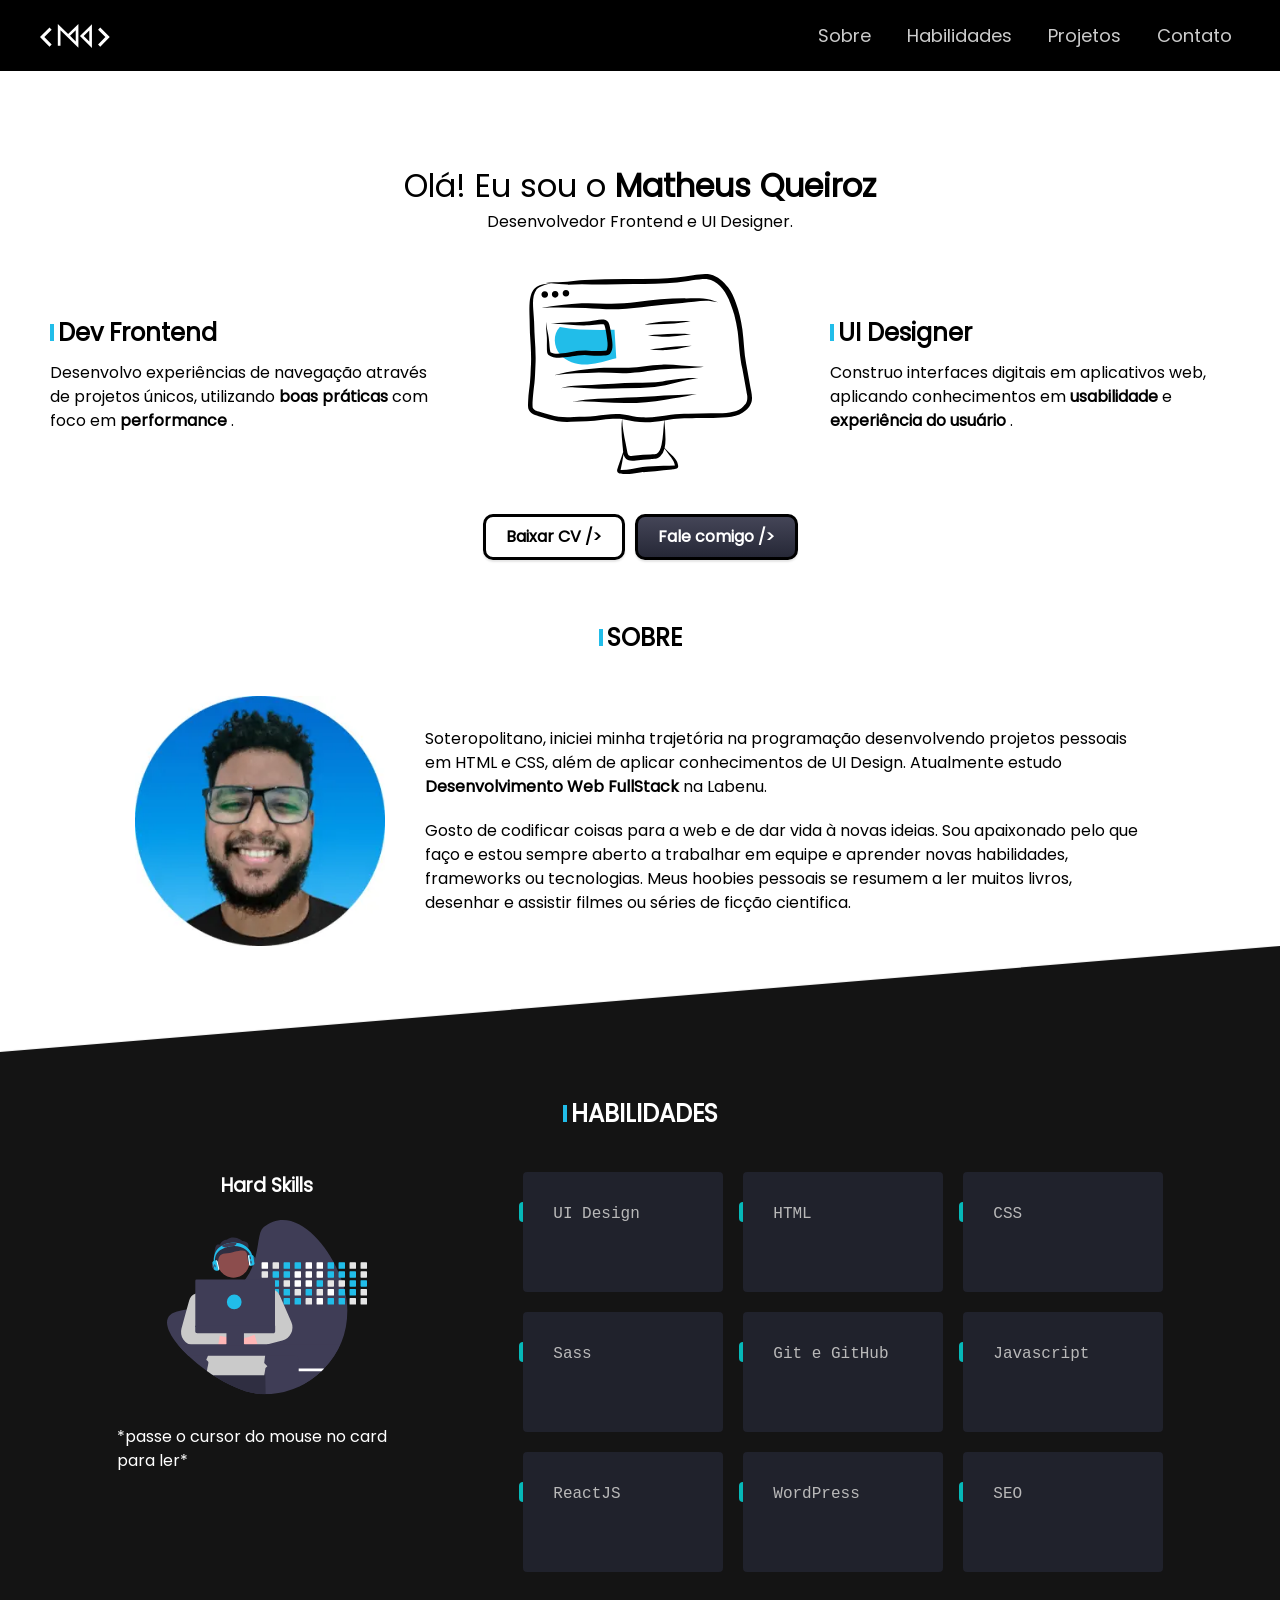
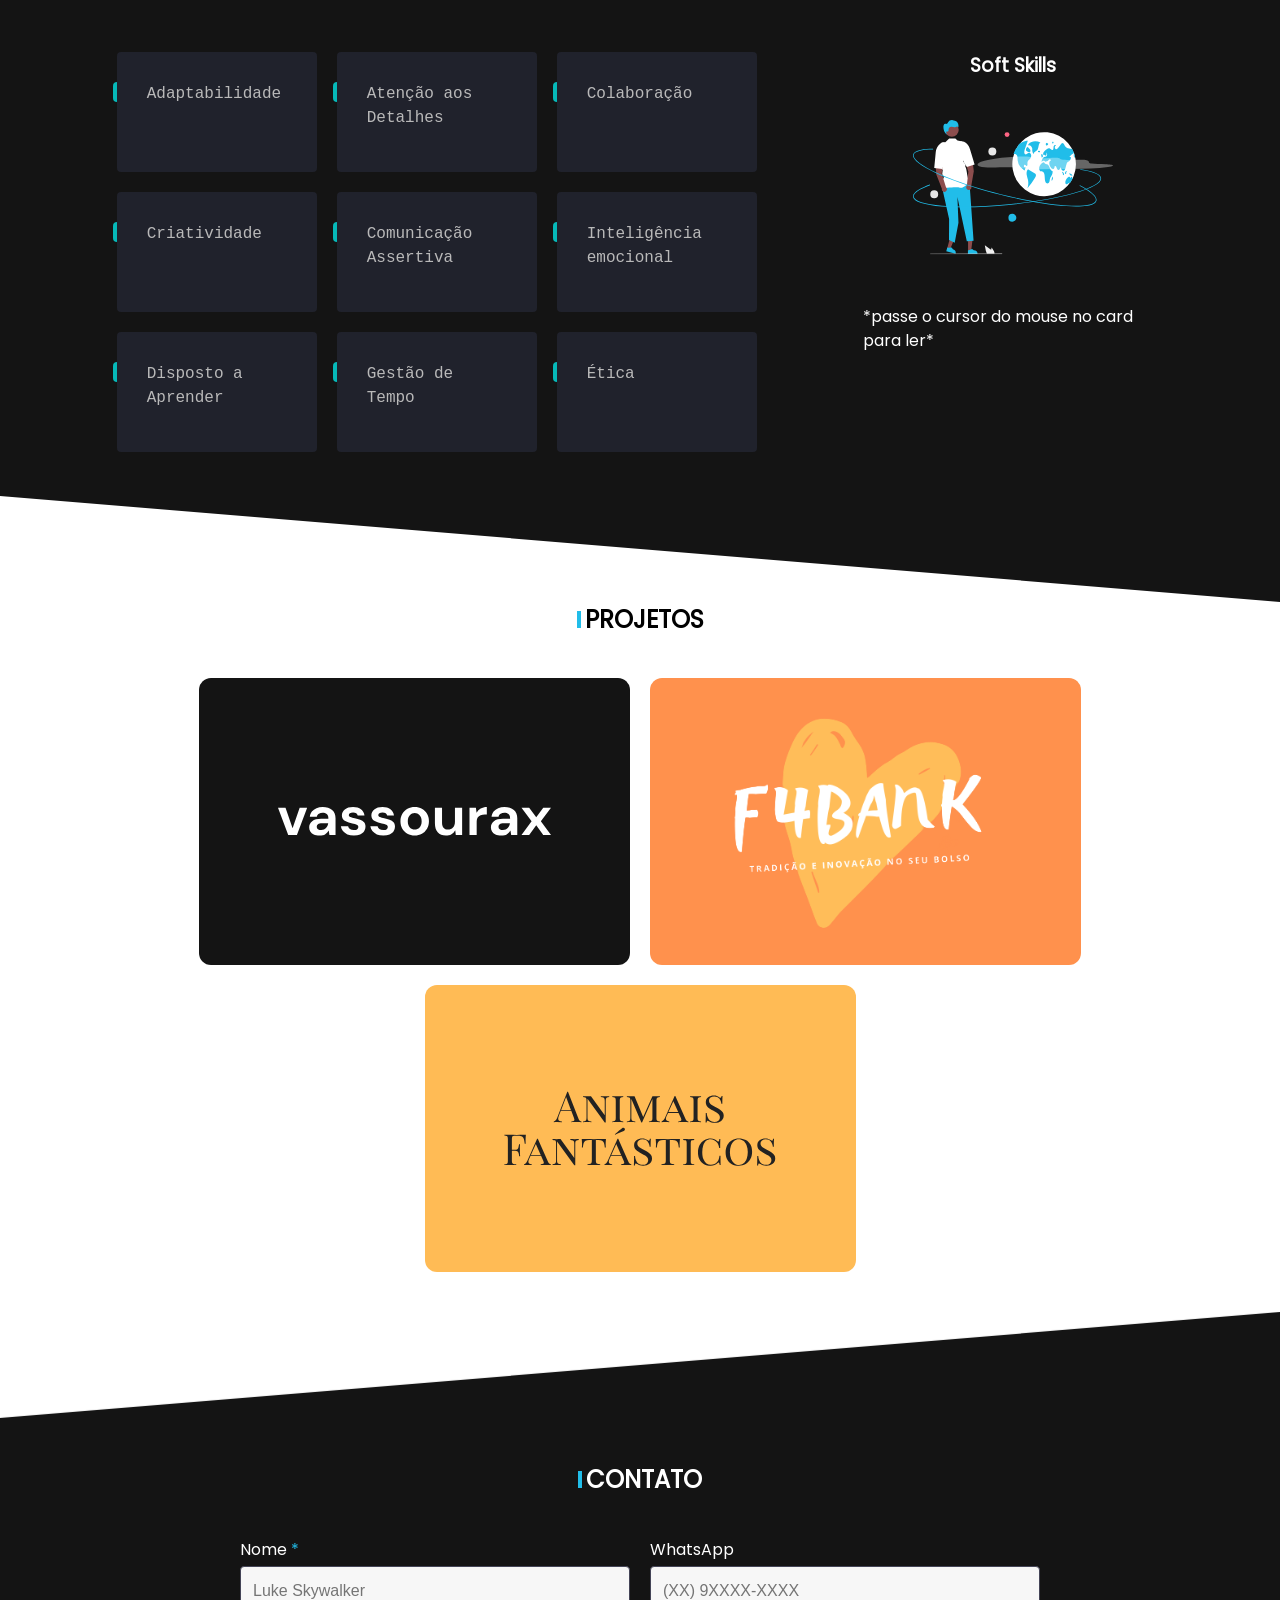
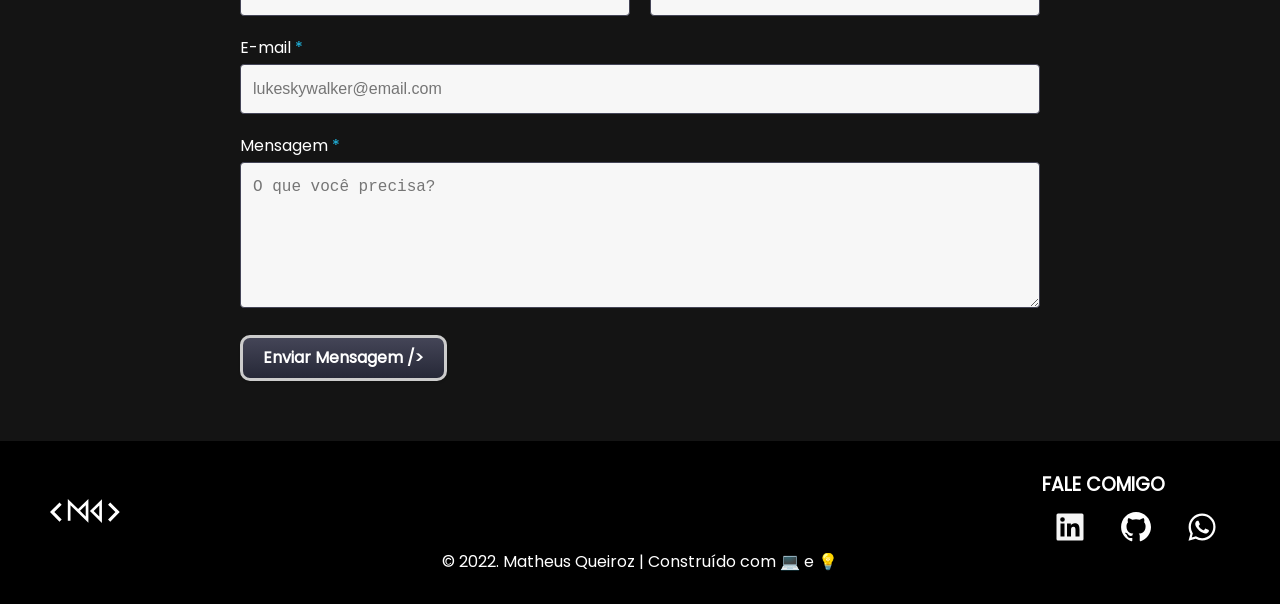
==== commit 5b9341cf: "Atualizei o css" ====
--- a/index.html
+++ b/index.html
@@ -2,6 +2,16 @@
 <html lang="pt-BR">
 
 <head>
+<!-- Google tag (gtag.js) -->
+<script async src="https://www.googletagmanager.com/gtag/js?id=G-H115PGJ3DM"></script>
+<script>
+  window.dataLayer = window.dataLayer || [];
+  function gtag(){dataLayer.push(arguments);}
+  gtag('js', new Date());
+
+  gtag('config', 'G-H115PGJ3DM');
+</script>
+
     <meta charset="UTF-8">
     <meta http-equiv="X-UA-Compatible" content="IE=edge">
     <meta name="viewport" content="width=device-width, initial-scale=1.0">
@@ -185,10 +195,10 @@
         <div class="contato container">
             <h2>Contato</h2>
             <form class="form contato-form" action="enviar.php" method="post">
-                <div><label for="nome">Nome</label><input type="text" name="nome" id="nome" placeholder="Luke Skywalker" required></div>
+                <div><label for="nome">Nome <span class="obrigatorio">*</span></label><input type="text" name="nome" id="nome" placeholder="Luke Skywalker" required></div>
                 <div><label for="whatsapp">WhatsApp</label><input type="tel" name="whatsapp" id="whatsapp" placeholder="(XX) 9XXXX-XXXX" required></div>
-                <div class="col-2"><label for="email">E-mail</label><input type="email" name="email" id="email" placeholder="lukeskywalker@email.com" required></div>
-                <div class="col-2"><label for="mensagem">Mensagem</label><textarea name="mensagem" id="mensagem" rows="5" placeholder="O que você precisa?" required></textarea></div><button class="botao terciario col-2">Enviar Mensagem /></button>
+                <div class="col-2"><label for="email">E-mail <span class="obrigatorio">*</span></label><input type="email" name="email" id="email" placeholder="lukeskywalker@email.com" required></div>
+                <div class="col-2"><label for="mensagem">Mensagem <span class="obrigatorio">*</span></label><textarea name="mensagem" id="mensagem" rows="5" placeholder="O que você precisa?" required></textarea></div><button class="botao terciario col-2">Enviar Mensagem /></button>
             </form>
             <div class="js-contato-mensagem">
                 <div class="mensagem-enviada">
--- a/assets/css/style.min.css
+++ b/assets/css/style.min.css
@@ -1 +1 @@
-@font-face{font-family:"Poppins";src:url(/assets/fonts/Poppins/Poppins-Regular.ttf),url(/assets/fonts/Poppins/Poppins-Medium.ttf),url(/assets/fonts/Poppins/Poppins-SemiBold.ttf);font-style:normal;font-display:swap}.font-1-14{font-weight:400;font-size:.875rem;line-height:1.3}.font-1-16{font-weight:400;font-size:1rem;line-height:1.5}.font-1-18,.font-1-18b{font-weight:400;font-size:1.125rem;line-height:1.3}.font-1-18b{font-weight:600}.font-1-24{font-weight:400;font-size:1.5rem;line-height:1.5}.font-1-24b{font-weight:700}.font-1-32{font-weight:600;font-size:2rem;line-height:1.2}.font-1-64{font-weight:600;font-size:4rem;line-height:1.125}@media(max-width: 1200px){.font-1-64{font-size:3rem}}@media(max-width: 800px){.font-1-64{font-size:2rem}.font-1-32{font-size:1.5rem}}:root{--padding1: 30px;--padding2: 60px;--padding3: 120px;--padding4: 160px}@media only screen and (max-width: 800px){:root{--padding1: 15px;--padding2: 30px;--padding3: 60px;--padding4: 80px}}*{margin:0;padding:0;-webkit-box-sizing:border-box;-moz-box-sizing:border-box;box-sizing:border-box}body{font-family:"Poppins",sans-serif}img{display:block}a{display:block;color:inherit;text-decoration:none}ul{list-style:none}h1{font-weight:normal}.color-1{color:#fff}.color-2{color:#def7ff}.color-3{color:#e9e9e9}.color-4{color:#ccc}.color-5{color:#21bde9}.color-6{color:#444557}.color-7{color:#262837}.color-8{color:#141414}.color-9{color:#000}.header-bg{background:#000;padding:1rem;position:fixed;width:100%;z-index:99;top:0}.header-bg .header{display:-webkit-box;display:-moz-box;display:-ms-flexbox;display:flex;-webkit-box-align:center;-moz-box-align:center;-ms-flex-align:center;align-items:center;-ms-flex-wrap:wrap;flex-wrap:wrap;-webkit-box-pack:justify;-moz-box-pack:justify;-ms-flex-pack:justify;justify-content:space-between;gap:20px;max-width:1200px;margin:0 auto}.menu{display:-webkit-box;display:-moz-box;display:-ms-flexbox;display:flex;-webkit-box-align:center;-moz-box-align:center;-ms-flex-align:center;align-items:center;-ms-flex-wrap:wrap;flex-wrap:wrap;gap:20px}.menu a{padding:.5rem;-webkit-transition:.3s;transition:.3s}.menu a:hover{color:#e9e9e9;background:#262837}.js .menu a.ativo{color:#fff;background:#262837}@media only screen and (max-width: 600px){.js .menu{display:block;position:absolute;width:100%;top:57px;right:0;background:#000;z-index:1000;height:0;-webkit-transition:.6s;transition:.6s;visibility:hidden;overflow-y:hidden}.js .menu a{padding:1rem 0;margin:0 1rem;border-bottom:2px solid rgba(68,69,87,.5)}}#btn-mobile{display:none}@media only screen and (max-width: 600px){.js #btn-mobile{display:-webkit-box;display:-moz-box;display:-ms-flexbox;display:flex;gap:.5rem;padding:.5rem 1rem;border:none;background:none;cursor:pointer}.js #hamburger{display:block;border-top:2px solid;width:20px;color:#fff}.js #hamburger::after,.js #hamburger::before{display:block;content:"";width:20px;height:2px;background:currentColor;margin-top:5px;-webkit-transition:.3s;transition:.3s;position:relative}.js #nav.ativo .menu{height:calc(100vh - 57px);visibility:visible;overflow-y:auto}.js #nav.ativo #hamburger{border-top-color:rgba(0,0,0,0)}.js #nav.ativo #hamburger::before{-webkit-transform:rotate(135deg);transform:rotate(135deg)}.js #nav.ativo #hamburger::after{-webkit-transform:rotate(-135deg);transform:rotate(-135deg);top:-7px}}.footer-bg{background:#000;padding:var(--padding1)}.footer-content{display:-webkit-box;display:-moz-box;display:-ms-flexbox;display:flex;-webkit-box-align:center;-moz-box-align:center;-ms-flex-align:center;align-items:center;-webkit-box-pack:justify;-moz-box-pack:justify;-ms-flex-pack:justify;justify-content:space-between}@media only screen and (max-width: 600px){.footer-content a{margin-bottom:20px}}@media only screen and (max-width: 600px){.footer-content{-webkit-box-orient:vertical;-webkit-box-direction:normal;-moz-box-orient:vertical;-moz-box-direction:normal;-ms-flex-direction:column;flex-direction:column;-webkit-box-pack:center;-moz-box-pack:center;-ms-flex-pack:center;justify-content:center;margin-bottom:20px}}@media only screen and (max-width: 600px){.footer-social{text-align:center}}.footer-social h3{margin-bottom:5px;text-transform:uppercase}.footer-social ul{display:-webkit-box;display:-moz-box;display:-ms-flexbox;display:flex;gap:10px}.footer-social a{padding:5px 10px}.footer-social a .rede-social{width:36px;height:36px}.footer .copy{text-align:center}@font-face{font-family:"Poppins";src:url(/assets/fonts/Poppins/Poppins-Regular.ttf),url(/assets/fonts/Poppins/Poppins-Medium.ttf),url(/assets/fonts/Poppins/Poppins-SemiBold.ttf);font-style:normal;font-display:swap}.font-1-14{font-weight:400;font-size:.875rem;line-height:1.3}.font-1-16{font-weight:400;font-size:1rem;line-height:1.5}.font-1-18,.font-1-18b{font-weight:400;font-size:1.125rem;line-height:1.3}.font-1-18b{font-weight:600}.font-1-24{font-weight:400;font-size:1.5rem;line-height:1.5}.font-1-24b{font-weight:700}.font-1-32{font-weight:600;font-size:2rem;line-height:1.2}.font-1-64{font-weight:600;font-size:4rem;line-height:1.125}@media(max-width: 1200px){.font-1-64{font-size:3rem}}@media(max-width: 800px){.font-1-64{font-size:2rem}.font-1-32{font-size:1.5rem}}.container{max-width:1200px;margin:0 auto;padding-left:10px;padding-right:10px}.container h2{text-align:center;text-transform:uppercase;margin-bottom:40px}@media only screen and (max-width: 1000px){.container h2{margin-bottom:30px}}@media only screen and (max-width: 700px){.container h2{margin-bottom:20px}}@media only screen and (max-width: 600px){.container h2{text-align:left}}.container h2::before{display:inline-block;content:"";height:17px;width:4px;background:#21bde9;margin-right:4px}.botao{display:inline-block;background:none;color:#000;padding:12px 20px;border-radius:10px;border:3px solid #000;font:600 1rem/1 "Poppins",sans-serif;-webkit-box-shadow:0 2px 2px rgba(0,0,0,.1);box-shadow:0 2px 2px rgba(0,0,0,.1);max-width:-webkit-max-content;max-width:-moz-max-content;max-width:max-content;cursor:pointer}@media only screen and (max-width: 600px){.botao{padding:12px 16px}}.botao:hover{background:-webkit-gradient(linear, left top, left bottom, from(#444557), to(#262837));background:linear-gradient(#444557, #262837);color:#fff;opacity:.9}.botao.secundario{background:-webkit-gradient(linear, left top, left bottom, from(#444557), to(#262837));background:linear-gradient(#444557, #262837);color:#fff;opacity:1}.botao.secundario:hover{opacity:.9}.botao.terciario{border-color:#ccc;background:-webkit-gradient(linear, left top, left bottom, from(#444557), to(#262837));background:linear-gradient(#444557, #262837);color:#fff;opacity:1}.botao.terciario:hover{opacity:.9}span.destaque{font-weight:bold}.color-1{color:#fff}.color-2{color:#def7ff}.color-3{color:#e9e9e9}.color-4{color:#ccc}.color-5{color:#21bde9}.color-6{color:#444557}.color-7{color:#262837}.color-8{color:#141414}.color-9{color:#000}@font-face{font-family:"Poppins";src:url(/assets/fonts/Poppins/Poppins-Regular.ttf),url(/assets/fonts/Poppins/Poppins-Medium.ttf),url(/assets/fonts/Poppins/Poppins-SemiBold.ttf);font-style:normal;font-display:swap}.font-1-14{font-weight:400;font-size:.875rem;line-height:1.3}.font-1-16{font-weight:400;font-size:1rem;line-height:1.5}.font-1-18,.font-1-18b{font-weight:400;font-size:1.125rem;line-height:1.3}.font-1-18b{font-weight:600}.font-1-24{font-weight:400;font-size:1.5rem;line-height:1.5}.font-1-24b{font-weight:700}.font-1-32{font-weight:600;font-size:2rem;line-height:1.2}.font-1-64{font-weight:600;font-size:4rem;line-height:1.125}@media(max-width: 1200px){.font-1-64{font-size:3rem}}@media(max-width: 800px){.font-1-64{font-size:2rem}.font-1-32{font-size:1.5rem}}.form{display:grid;grid-template-columns:1fr 1fr;-webkit-box-align:center;-moz-box-align:center;-ms-flex-align:center;align-items:center;gap:20px;max-width:800px;margin:0 auto;position:relative}@media only screen and (max-width: 600px){.form{grid-template-columns:1fr}}.form label{display:block;margin-bottom:4px}.form::-webkit-input-placeholder{color:#9c9c9c}.form::-moz-placeholder{color:#9c9c9c}.form:-ms-input-placeholder{color:#9c9c9c}.form::-ms-input-placeholder{color:#9c9c9c}.form::placeholder{color:#9c9c9c}.form .col-2{grid-column:1/-1}@media only screen and (max-width: 600px){.form .col-2{grid-column:1}}.form input[type=text],.form input[type=tel],.form input[type=email],.form textarea{font-weight:400;font-size:1rem;line-height:1.5;background:#f7f7f7;border:1px solid #444557;padding:12px;border-radius:4px;width:100%}.form input[type=text]:focus,.form input[type=tel]:focus,.form input[type=email]:focus,.form textarea:focus{outline:none;border-color:#def7ff;background:#fff;-webkit-box-shadow:0 0 0 2px #21bde9;box-shadow:0 0 0 2px #21bde9}.js .form.inativo{display:none}@font-face{font-family:"Poppins";src:url(/assets/fonts/Poppins/Poppins-Regular.ttf),url(/assets/fonts/Poppins/Poppins-Medium.ttf),url(/assets/fonts/Poppins/Poppins-SemiBold.ttf);font-style:normal;font-display:swap}.font-1-14{font-weight:400;font-size:.875rem;line-height:1.3}.font-1-16{font-weight:400;font-size:1rem;line-height:1.5}.font-1-18,.font-1-18b{font-weight:400;font-size:1.125rem;line-height:1.3}.font-1-18b{font-weight:600}.font-1-24{font-weight:400;font-size:1.5rem;line-height:1.5}.font-1-24b{font-weight:700}.font-1-32{font-weight:600;font-size:2rem;line-height:1.2}.font-1-64{font-weight:600;font-size:4rem;line-height:1.125}@media(max-width: 1200px){.font-1-64{font-size:3rem}}@media(max-width: 800px){.font-1-64{font-size:2rem}.font-1-32{font-size:1.5rem}}.introducao{padding-top:162px}@media only screen and (max-width: 800px){.introducao{padding-top:152px}}@media only screen and (max-width: 600px){.introducao{padding-top:104px}}.introducao-titulo{text-align:center;margin-bottom:40px}@media only screen and (max-width: 800px){.introducao-titulo{text-align:left;margin-bottom:30px}}.introducao-informacoes{display:-webkit-box;display:-moz-box;display:-ms-flexbox;display:flex;-webkit-box-align:center;-moz-box-align:center;-ms-flex-align:center;align-items:center;-webkit-box-pack:justify;-moz-box-pack:justify;-ms-flex-pack:justify;justify-content:space-between;gap:40px;margin-bottom:40px}@media only screen and (max-width: 800px){.introducao-informacoes{-webkit-box-orient:vertical;-webkit-box-direction:normal;-moz-box-orient:vertical;-moz-box-direction:normal;-ms-flex-direction:column;flex-direction:column;gap:15px;margin-bottom:30px}}@media only screen and (max-width: 800px){.introducao-imagem{display:none}}.introducao-imagem img{max-width:none}.introducao-conteudo h2{text-align:left;margin-bottom:10px;text-transform:capitalize}.introducao-conteudo p{max-width:400px}@media only screen and (max-width: 800px){.introducao-conteudo p{max-width:-webkit-max-content;max-width:-moz-max-content;max-width:max-content}}.introducao-botoes{display:-webkit-box;display:-moz-box;display:-ms-flexbox;display:flex;-webkit-box-pack:center;-moz-box-pack:center;-ms-flex-pack:center;justify-content:center;gap:10px}.sobre-bg{padding-top:var(--padding2);padding-bottom:var(--padding3)}.sobre-content{display:-webkit-box;display:-moz-box;display:-ms-flexbox;display:flex;-webkit-box-align:center;-moz-box-align:center;-ms-flex-align:center;align-items:center;-webkit-box-pack:center;-moz-box-pack:center;-ms-flex-pack:center;justify-content:center;gap:40px}@media only screen and (max-width: 800px){.sobre-content{-webkit-box-orient:vertical;-webkit-box-direction:normal;-moz-box-orient:vertical;-moz-box-direction:normal;-ms-flex-direction:column;flex-direction:column;gap:20px}}@media only screen and (max-width: 600px){.sobre-content{-webkit-box-orient:vertical;-webkit-box-direction:normal;-moz-box-orient:vertical;-moz-box-direction:normal;-ms-flex-direction:column;flex-direction:column;gap:20px}}.sobre-content img{width:250px}@media only screen and (max-width: 600px){.sobre-content img{height:200px;width:200px}}.sobre-texto{max-width:720px}.sobre-texto:first-of-type{margin-bottom:20px}.habilidades-bg{background:#141414;position:relative;padding:var(--padding1) 10px}@media only screen and (max-width: 600px){.habilidades-bg{padding:var(--padding2) 10px}}.habilidades-bg::before{position:absolute;top:-120px;right:0;display:block;content:"";height:123px;width:100%;background:url("/assets//img//borda.svg") no-repeat;-webkit-transform:rotateX(180deg);transform:rotateX(180deg)}@media only screen and (max-width: 900px){.habilidades-bg::before{top:-90px;height:93px}}@media only screen and (max-width: 800px){.habilidades-bg::before{top:-60px;height:63px}}@media only screen and (max-width: 550px){.habilidades-bg::before{top:-40px;height:43px}}.habilidades-bg::after{position:absolute;bottom:-120px;right:0;display:block;content:"";height:123px;width:100%;background:url("/assets//img//borda.svg") no-repeat}@media only screen and (max-width: 900px){.habilidades-bg::after{bottom:-90px;height:93px}}@media only screen and (max-width: 800px){.habilidades-bg::after{bottom:-60px;height:63px}}@media only screen and (max-width: 550px){.habilidades-bg::after{bottom:-40px;height:43px}}.skill{display:-webkit-box;display:-moz-box;display:-ms-flexbox;display:flex;-webkit-box-align:start;-moz-box-align:start;-ms-flex-align:start;align-items:flex-start;-webkit-box-pack:space-evenly;-moz-box-pack:space-evenly;-ms-flex-pack:space-evenly;justify-content:space-evenly;gap:40px}.skill div{display:-webkit-box;display:-moz-box;display:-ms-flexbox;display:flex;-webkit-box-align:center;-moz-box-align:center;-ms-flex-align:center;align-items:center;-webkit-box-orient:vertical;-webkit-box-direction:normal;-moz-box-orient:vertical;-moz-box-direction:normal;-ms-flex-direction:column;flex-direction:column;-ms-flex-wrap:wrap;flex-wrap:wrap;gap:10px;width:300px}@media only screen and (max-width: 1000px){.skill div{-webkit-box-align:start;-moz-box-align:start;-ms-flex-align:start;align-items:flex-start;gap:0;width:860px}}@media only screen and (max-width: 900px){.skill div{max-width:760px}}@media only screen and (max-width: 800px){.skill div{max-width:640px}}@media only screen and (max-width: 700px){.skill div{-webkit-box-align:center;-moz-box-align:center;-ms-flex-align:center;align-items:center;max-width:550px}}@media only screen and (max-width: 600px){.skill div{max-width:490px}}@media only screen and (max-width: 550px){.skill div{-webkit-box-align:center;-moz-box-align:center;-ms-flex-align:center;align-items:center;max-width:340px}}.skill div img{margin-bottom:20px}@media only screen and (max-width: 1000px){.skill div img{display:none}}.hard.skill{margin-bottom:80px}@media only screen and (max-width: 1000px){.hard.skill{-webkit-box-orient:vertical;-webkit-box-direction:normal;-moz-box-orient:vertical;-moz-box-direction:normal;-ms-flex-direction:column;flex-direction:column;-webkit-box-align:center;-moz-box-align:center;-ms-flex-align:center;align-items:center;-webkit-box-pack:center;-moz-box-pack:center;-ms-flex-pack:center;justify-content:center;gap:20px}}@media only screen and (max-width: 700px){.hard.skill{margin-bottom:40px}}.soft.skill{-webkit-box-orient:horizontal;-webkit-box-direction:reverse;-moz-box-orient:horizontal;-moz-box-direction:reverse;-ms-flex-direction:row-reverse;flex-direction:row-reverse}@media only screen and (max-width: 1000px){.soft.skill{-webkit-box-orient:vertical;-webkit-box-direction:normal;-moz-box-orient:vertical;-moz-box-direction:normal;-ms-flex-direction:column;flex-direction:column;-webkit-box-align:center;-moz-box-align:center;-ms-flex-align:center;align-items:center;-webkit-box-pack:center;-moz-box-pack:center;-ms-flex-pack:center;justify-content:center;gap:20px}}.skill-titulo{margin-bottom:10px}@media only screen and (max-width: 1000px){.skill-titulo{margin-bottom:10px}}.skills-list{display:grid;grid-template-columns:repeat(3, 1fr);place-items:center;gap:20px}@media only screen and (max-width: 1000px){.skills-list{grid-template-columns:repeat(4, 1fr)}}@media only screen and (max-width: 900px){.skills-list{grid-template-columns:repeat(3, 1fr)}}@media only screen and (max-width: 550px){.skills-list{grid-template-columns:repeat(2, 1fr)}}.skills-list li{font-family:monospace;position:relative;background:#262837;padding:30px;border-radius:4px;height:120px;width:200px;cursor:pointer;opacity:.7;-webkit-transition:.5s;transition:.5s}@media only screen and (max-width: 900px){.skills-list li{width:240px}}@media only screen and (max-width: 800px){.skills-list li{max-width:200px}}@media only screen and (max-width: 700px){.skills-list li{display:-webkit-box;display:-moz-box;display:-ms-flexbox;display:flex;-webkit-box-align:center;-moz-box-align:center;-ms-flex-align:center;align-items:center;height:70px;max-width:170px;word-break:break-all}.skills-list li::before{top:15px}}@media only screen and (max-width: 600px){.skills-list li{max-width:150px}}@media only screen and (max-width: 550px){.skills-list li{max-width:160px}}.skills-list li:hover{border-radius:0 4px 4px 0;opacity:1}.skills-list li::before{display:inline-block;content:"";position:absolute;top:30px;left:-4px;background:aqua;border-radius:4px 0 0 4px;height:20px;width:4px;-webkit-transition:.5s;transition:.5s}.skills-list li:hover::before{top:0;height:100%}.descriptions-list p:last-child{display:none}.js .js-tabcontent p{display:none}.js .js-tabcontent p.ativo{display:block !important;-webkit-animation:show .7s forwards;animation:show .7s forwards}@media only screen and (max-width: 1000px){.js .js-tabcontent p.ativo{height:60px;width:100%}}.js .js-tabcontent p span{color:#21bde9}@media only screen and (max-width: 550px){.js .hard.skill .js-tabcontent p.ativo{height:7.5rem}.js .soft.skill .js-tabcontent p.ativo{height:6rem}}@-webkit-keyframes show{from{opacity:0;-webkit-transform:translate3d(30px, 0, 0);transform:translate3d(30px, 0, 0)}to{opacity:1;-webkit-transform:translate3d(0, 0, 0);transform:translate3d(0, 0, 0)}}@keyframes show{from{opacity:0;-webkit-transform:translate3d(30px, 0, 0);transform:translate3d(30px, 0, 0)}to{opacity:1;-webkit-transform:translate3d(0, 0, 0);transform:translate3d(0, 0, 0)}}.projetos-bg{padding-top:var(--padding3);padding-bottom:var(--padding4)}.projetos-bg .container{max-width:100%;margin:0 auto}.projetos{display:-webkit-box;display:-moz-box;display:-ms-flexbox;display:flex;-ms-flex-wrap:wrap;flex-wrap:wrap;-webkit-box-pack:center;-moz-box-pack:center;-ms-flex-pack:center;justify-content:center;gap:20px}.projeto-card{background-repeat:no-repeat;background-size:cover;background-position:center;border-radius:12px}.projeto-card:nth-child(1){background:#141414}.projeto-card:nth-child(2){background:#ff914d}.projeto-card:nth-child(3){background:#fb5}.projeto-card figure{display:-webkit-box;display:-moz-box;display:-ms-flexbox;display:flex;-webkit-box-orient:vertical;-webkit-box-direction:normal;-moz-box-orient:vertical;-moz-box-direction:normal;-ms-flex-direction:column;flex-direction:column;-webkit-box-pack:center;-moz-box-pack:center;-ms-flex-pack:center;justify-content:center;border-radius:12px;padding:20px;height:287px;width:431px;position:relative}@media only screen and (max-width: 600px){.projeto-card figure{height:247px;max-width:345px}}.projeto-card figure img{-ms-flex-item-align:center;align-self:center;height:auto;width:80%;padding:20px;-webkit-transition:ease-in-out .25s;transition:ease-in-out .25s}.projeto-card figcaption{display:-webkit-box;display:-moz-box;display:-ms-flexbox;display:flex;-webkit-box-orient:vertical;-webkit-box-direction:normal;-moz-box-orient:vertical;-moz-box-direction:normal;-ms-flex-direction:column;flex-direction:column;-webkit-box-align:center;-moz-box-align:center;-ms-flex-align:center;align-items:center;-webkit-box-pack:center;-moz-box-pack:center;-ms-flex-pack:center;justify-content:center;gap:20px;text-align:center;position:absolute;opacity:0;top:0;left:0;height:100%;width:100%;z-index:1;background:#262837;padding:20px;border-radius:12px;-webkit-transition:ease-in-out .45s;transition:ease-in-out .45s}.projeto-card figcaption:hover{opacity:1}.projeto-card figcaption p:first-of-type{margin-bottom:20px}.contato-bg{background:#141414;position:relative;padding:var(--padding1) 10px var(--padding2) 10px}@media only screen and (max-width: 600px){.contato-bg{padding:var(--padding2) 10px}}.contato-bg::before{position:absolute;top:-120px;right:0;display:block;content:"";height:123px;width:100%;background:url("/assets//img//borda.svg") no-repeat;-webkit-transform:rotateX(180deg);transform:rotateX(180deg)}@media only screen and (max-width: 900px){.contato-bg::before{top:-90px;height:93px}}@media only screen and (max-width: 800px){.contato-bg::before{top:-60px;height:63px}}@media only screen and (max-width: 550px){.contato-bg::before{top:-40px;height:43px}}@-webkit-keyframes popup{from{-webkit-transform:matrix3d(-30px, 0, 0);transform:matrix3d(-30px, 0, 0);opacity:0;-webkit-transform:scale(0.7);transform:scale(0.7)}to{-webkit-transform:matrix3d(30px, 0, 0);transform:matrix3d(30px, 0, 0);opacity:1;-webkit-transform:scale(1);transform:scale(1)}}@keyframes popup{from{-webkit-transform:matrix3d(-30px, 0, 0);transform:matrix3d(-30px, 0, 0);opacity:0;-webkit-transform:scale(0.7);transform:scale(0.7)}to{-webkit-transform:matrix3d(30px, 0, 0);transform:matrix3d(30px, 0, 0);opacity:1;-webkit-transform:scale(1);transform:scale(1)}}.js .js-contato-mensagem{display:none}.js .js-contato-mensagem.ativo{display:grid;place-items:center;background:#141414;max-width:800px;height:442px;margin:0 auto;-webkit-animation:popup .7s forwards;animation:popup .7s forwards}.js .mensagem-enviada,.js .mensagem-erro{display:none}.js .mensagem-enviada.ativo,.js .mensagem-erro.ativo{display:block;text-align:center}.js .mensagem-enviada.ativo span,.js .mensagem-erro.ativo span{display:inline-block;color:#21bde9;font-weight:bold;cursor:pointer}.js .mensagem-enviada.ativo .botao,.js .mensagem-erro.ativo .botao{margin-top:40px}+@font-face{font-family:"Poppins";src:url(/assets/fonts/Poppins/Poppins-Regular.ttf),url(/assets/fonts/Poppins/Poppins-Medium.ttf),url(/assets/fonts/Poppins/Poppins-SemiBold.ttf);font-style:normal;font-display:swap}.font-1-14{font-weight:400;font-size:.875rem;line-height:1.3}.font-1-16{font-weight:400;font-size:1rem;line-height:1.5}.font-1-18,.font-1-18b{font-weight:400;font-size:1.125rem;line-height:1.3}.font-1-18b{font-weight:600}.font-1-24{font-weight:400;font-size:1.5rem;line-height:1.5}.font-1-24b{font-weight:700}.font-1-32{font-weight:600;font-size:2rem;line-height:1.2}.font-1-64{font-weight:600;font-size:4rem;line-height:1.125}@media(max-width: 1200px){.font-1-64{font-size:3rem}}@media(max-width: 800px){.font-1-64{font-size:2rem}.font-1-32{font-size:1.5rem}}:root{--padding1: 30px;--padding2: 60px;--padding3: 120px;--padding4: 160px}@media only screen and (max-width: 800px){:root{--padding1: 15px;--padding2: 30px;--padding3: 60px;--padding4: 80px}}*{margin:0;padding:0;-webkit-box-sizing:border-box;-moz-box-sizing:border-box;box-sizing:border-box}body{font-family:"Poppins",sans-serif}img{display:block}a{display:block;color:inherit;text-decoration:none}ul{list-style:none}h1{font-weight:normal}.color-1{color:#fff}.color-2{color:#def7ff}.color-3{color:#e9e9e9}.color-4{color:#ccc}.color-5{color:#21bde9}.color-6{color:#444557}.color-7{color:#262837}.color-8{color:#141414}.color-9{color:#000}.header-bg{background:#000;padding:1rem;position:fixed;width:100%;z-index:99;top:0}.header-bg .header{display:-webkit-box;display:-moz-box;display:-ms-flexbox;display:flex;-webkit-box-align:center;-moz-box-align:center;-ms-flex-align:center;align-items:center;-ms-flex-wrap:wrap;flex-wrap:wrap;-webkit-box-pack:justify;-moz-box-pack:justify;-ms-flex-pack:justify;justify-content:space-between;gap:20px;max-width:1200px;margin:0 auto}.menu{display:-webkit-box;display:-moz-box;display:-ms-flexbox;display:flex;-webkit-box-align:center;-moz-box-align:center;-ms-flex-align:center;align-items:center;-ms-flex-wrap:wrap;flex-wrap:wrap;gap:20px}.menu a{padding:.5rem;-webkit-transition:.3s;transition:.3s}.menu a:hover{color:#e9e9e9;background:#262837}.js .menu a.ativo{color:#fff;background:#262837}@media only screen and (max-width: 600px){.js .menu{display:block;position:absolute;width:100%;top:57px;right:0;background:#000;z-index:1000;height:0;-webkit-transition:.6s;transition:.6s;visibility:hidden;overflow-y:hidden}.js .menu a{padding:1rem 0;margin:0 1rem;border-bottom:2px solid rgba(68,69,87,.5)}}#btn-mobile{display:none}@media only screen and (max-width: 600px){.js #btn-mobile{display:-webkit-box;display:-moz-box;display:-ms-flexbox;display:flex;gap:.5rem;padding:.5rem 1rem;border:none;background:none;cursor:pointer}.js #hamburger{display:block;border-top:2px solid;width:20px;color:#fff}.js #hamburger::after,.js #hamburger::before{display:block;content:"";width:20px;height:2px;background:currentColor;margin-top:5px;-webkit-transition:.3s;transition:.3s;position:relative}.js #nav.ativo .menu{height:calc(100vh - 57px);visibility:visible;overflow-y:auto}.js #nav.ativo #hamburger{border-top-color:rgba(0,0,0,0)}.js #nav.ativo #hamburger::before{-webkit-transform:rotate(135deg);transform:rotate(135deg)}.js #nav.ativo #hamburger::after{-webkit-transform:rotate(-135deg);transform:rotate(-135deg);top:-7px}}.footer-bg{background:#000;padding:var(--padding1)}.footer-content{display:-webkit-box;display:-moz-box;display:-ms-flexbox;display:flex;-webkit-box-align:center;-moz-box-align:center;-ms-flex-align:center;align-items:center;-webkit-box-pack:justify;-moz-box-pack:justify;-ms-flex-pack:justify;justify-content:space-between}@media only screen and (max-width: 600px){.footer-content a{margin-bottom:20px}}@media only screen and (max-width: 600px){.footer-content{-webkit-box-orient:vertical;-webkit-box-direction:normal;-moz-box-orient:vertical;-moz-box-direction:normal;-ms-flex-direction:column;flex-direction:column;-webkit-box-pack:center;-moz-box-pack:center;-ms-flex-pack:center;justify-content:center;margin-bottom:20px}}@media only screen and (max-width: 600px){.footer-social{text-align:center}}.footer-social h3{margin-bottom:5px;text-transform:uppercase}.footer-social ul{display:-webkit-box;display:-moz-box;display:-ms-flexbox;display:flex;gap:10px}.footer-social a{padding:5px 10px}.footer-social a .rede-social{width:36px;height:36px}.footer .copy{text-align:center}@font-face{font-family:"Poppins";src:url(/assets/fonts/Poppins/Poppins-Regular.ttf),url(/assets/fonts/Poppins/Poppins-Medium.ttf),url(/assets/fonts/Poppins/Poppins-SemiBold.ttf);font-style:normal;font-display:swap}.font-1-14{font-weight:400;font-size:.875rem;line-height:1.3}.font-1-16{font-weight:400;font-size:1rem;line-height:1.5}.font-1-18,.font-1-18b{font-weight:400;font-size:1.125rem;line-height:1.3}.font-1-18b{font-weight:600}.font-1-24{font-weight:400;font-size:1.5rem;line-height:1.5}.font-1-24b{font-weight:700}.font-1-32{font-weight:600;font-size:2rem;line-height:1.2}.font-1-64{font-weight:600;font-size:4rem;line-height:1.125}@media(max-width: 1200px){.font-1-64{font-size:3rem}}@media(max-width: 800px){.font-1-64{font-size:2rem}.font-1-32{font-size:1.5rem}}.container{max-width:1200px;margin:0 auto;padding-left:10px;padding-right:10px}.container h2{text-align:center;text-transform:uppercase;margin-bottom:40px}@media only screen and (max-width: 1000px){.container h2{margin-bottom:30px}}@media only screen and (max-width: 700px){.container h2{margin-bottom:20px}}@media only screen and (max-width: 600px){.container h2{text-align:left}}.container h2::before{display:inline-block;content:"";height:17px;width:4px;background:#21bde9;margin-right:4px}.botao{display:inline-block;background:none;color:#000;padding:12px 20px;border-radius:10px;border:3px solid #000;font:600 1rem/1 "Poppins",sans-serif;-webkit-box-shadow:0 2px 2px rgba(0,0,0,.1);box-shadow:0 2px 2px rgba(0,0,0,.1);max-width:-webkit-max-content;max-width:-moz-max-content;max-width:max-content;cursor:pointer}@media only screen and (max-width: 600px){.botao{padding:12px 16px}}.botao:hover{background:-webkit-gradient(linear, left top, left bottom, from(#444557), to(#262837));background:linear-gradient(#444557, #262837);color:#fff;opacity:.9}.botao.secundario{background:-webkit-gradient(linear, left top, left bottom, from(#444557), to(#262837));background:linear-gradient(#444557, #262837);color:#fff;opacity:1}.botao.secundario:hover{opacity:.9}.botao.terciario{border-color:#ccc;background:-webkit-gradient(linear, left top, left bottom, from(#444557), to(#262837));background:linear-gradient(#444557, #262837);color:#fff;opacity:1}.botao.terciario:hover{opacity:.9}span.destaque{font-weight:bold}.color-1{color:#fff}.color-2{color:#def7ff}.color-3{color:#e9e9e9}.color-4{color:#ccc}.color-5{color:#21bde9}.color-6{color:#444557}.color-7{color:#262837}.color-8{color:#141414}.color-9{color:#000}@font-face{font-family:"Poppins";src:url(/assets/fonts/Poppins/Poppins-Regular.ttf),url(/assets/fonts/Poppins/Poppins-Medium.ttf),url(/assets/fonts/Poppins/Poppins-SemiBold.ttf);font-style:normal;font-display:swap}.font-1-14{font-weight:400;font-size:.875rem;line-height:1.3}.font-1-16{font-weight:400;font-size:1rem;line-height:1.5}.font-1-18,.font-1-18b{font-weight:400;font-size:1.125rem;line-height:1.3}.font-1-18b{font-weight:600}.font-1-24{font-weight:400;font-size:1.5rem;line-height:1.5}.font-1-24b{font-weight:700}.font-1-32{font-weight:600;font-size:2rem;line-height:1.2}.font-1-64{font-weight:600;font-size:4rem;line-height:1.125}@media(max-width: 1200px){.font-1-64{font-size:3rem}}@media(max-width: 800px){.font-1-64{font-size:2rem}.font-1-32{font-size:1.5rem}}.form{display:grid;grid-template-columns:1fr 1fr;-webkit-box-align:center;-moz-box-align:center;-ms-flex-align:center;align-items:center;gap:20px;max-width:800px;margin:0 auto;position:relative}@media only screen and (max-width: 600px){.form{grid-template-columns:1fr}}.form label{display:block;margin-bottom:4px}.form::-webkit-input-placeholder{color:#9c9c9c}.form::-moz-placeholder{color:#9c9c9c}.form:-ms-input-placeholder{color:#9c9c9c}.form::-ms-input-placeholder{color:#9c9c9c}.form::placeholder{color:#9c9c9c}.form .col-2{grid-column:1/-1}@media only screen and (max-width: 600px){.form .col-2{grid-column:1}}.form input[type=text],.form input[type=tel],.form input[type=email],.form textarea{background:#f7f7f7;-webkit-transition:.2s;transition:.2s;font-weight:400;font-size:1rem;line-height:1.5;border:1px solid #444557;padding:12px;border-radius:4px;width:100%}.form input[type=text]:focus,.form input[type=text]:hover,.form input[type=tel]:focus,.form input[type=tel]:hover,.form input[type=email]:focus,.form input[type=email]:hover,.form textarea:focus,.form textarea:hover{outline:none;border-color:#def7ff;background:#fff;-webkit-box-shadow:0 0 0 2px #21bde9;box-shadow:0 0 0 2px #21bde9}.form .obrigatorio{color:#21bde9}.js .form.inativo{display:none}@font-face{font-family:"Poppins";src:url(/assets/fonts/Poppins/Poppins-Regular.ttf),url(/assets/fonts/Poppins/Poppins-Medium.ttf),url(/assets/fonts/Poppins/Poppins-SemiBold.ttf);font-style:normal;font-display:swap}.font-1-14{font-weight:400;font-size:.875rem;line-height:1.3}.font-1-16{font-weight:400;font-size:1rem;line-height:1.5}.font-1-18,.font-1-18b{font-weight:400;font-size:1.125rem;line-height:1.3}.font-1-18b{font-weight:600}.font-1-24{font-weight:400;font-size:1.5rem;line-height:1.5}.font-1-24b{font-weight:700}.font-1-32{font-weight:600;font-size:2rem;line-height:1.2}.font-1-64{font-weight:600;font-size:4rem;line-height:1.125}@media(max-width: 1200px){.font-1-64{font-size:3rem}}@media(max-width: 800px){.font-1-64{font-size:2rem}.font-1-32{font-size:1.5rem}}.introducao{padding-top:162px}@media only screen and (max-width: 800px){.introducao{padding-top:152px}}@media only screen and (max-width: 600px){.introducao{padding-top:104px}}.introducao-titulo{text-align:center;margin-bottom:40px}@media only screen and (max-width: 800px){.introducao-titulo{text-align:left;margin-bottom:30px}}.introducao-informacoes{display:-webkit-box;display:-moz-box;display:-ms-flexbox;display:flex;-webkit-box-align:center;-moz-box-align:center;-ms-flex-align:center;align-items:center;-webkit-box-pack:justify;-moz-box-pack:justify;-ms-flex-pack:justify;justify-content:space-between;gap:40px;margin-bottom:40px}@media only screen and (max-width: 800px){.introducao-informacoes{-webkit-box-orient:vertical;-webkit-box-direction:normal;-moz-box-orient:vertical;-moz-box-direction:normal;-ms-flex-direction:column;flex-direction:column;gap:15px;margin-bottom:30px}}@media only screen and (max-width: 800px){.introducao-imagem{display:none}}.introducao-imagem img{max-width:none}.introducao-conteudo h2{text-align:left;margin-bottom:10px;text-transform:capitalize}.introducao-conteudo p{max-width:400px}@media only screen and (max-width: 800px){.introducao-conteudo p{max-width:-webkit-max-content;max-width:-moz-max-content;max-width:max-content}}.introducao-botoes{display:-webkit-box;display:-moz-box;display:-ms-flexbox;display:flex;-webkit-box-pack:center;-moz-box-pack:center;-ms-flex-pack:center;justify-content:center;gap:10px}.sobre-bg{padding-top:var(--padding2);padding-bottom:var(--padding3)}.sobre-content{display:-webkit-box;display:-moz-box;display:-ms-flexbox;display:flex;-webkit-box-align:center;-moz-box-align:center;-ms-flex-align:center;align-items:center;-webkit-box-pack:center;-moz-box-pack:center;-ms-flex-pack:center;justify-content:center;gap:40px}@media only screen and (max-width: 800px){.sobre-content{-webkit-box-orient:vertical;-webkit-box-direction:normal;-moz-box-orient:vertical;-moz-box-direction:normal;-ms-flex-direction:column;flex-direction:column;gap:20px}}@media only screen and (max-width: 600px){.sobre-content{-webkit-box-orient:vertical;-webkit-box-direction:normal;-moz-box-orient:vertical;-moz-box-direction:normal;-ms-flex-direction:column;flex-direction:column;gap:20px}}.sobre-content img{width:250px}@media only screen and (max-width: 600px){.sobre-content img{height:200px;width:200px}}.sobre-texto{max-width:720px}.sobre-texto p:first-child{margin-bottom:20px}.habilidades-bg{background:#141414;position:relative;padding:var(--padding1) 10px}@media only screen and (max-width: 600px){.habilidades-bg{padding:var(--padding2) 10px}}.habilidades-bg::before{position:absolute;top:-120px;right:0;display:block;content:"";height:123px;width:100%;background:url("/assets//img//borda.svg") no-repeat;-webkit-transform:rotateX(180deg);transform:rotateX(180deg)}@media only screen and (max-width: 900px){.habilidades-bg::before{top:-90px;height:93px}}@media only screen and (max-width: 800px){.habilidades-bg::before{top:-60px;height:63px}}@media only screen and (max-width: 550px){.habilidades-bg::before{top:-40px;height:43px}}.habilidades-bg::after{position:absolute;bottom:-120px;right:0;display:block;content:"";height:123px;width:100%;background:url("/assets//img//borda.svg") no-repeat}@media only screen and (max-width: 900px){.habilidades-bg::after{bottom:-90px;height:93px}}@media only screen and (max-width: 800px){.habilidades-bg::after{bottom:-60px;height:63px}}@media only screen and (max-width: 550px){.habilidades-bg::after{bottom:-40px;height:43px}}.skill{display:-webkit-box;display:-moz-box;display:-ms-flexbox;display:flex;-webkit-box-align:start;-moz-box-align:start;-ms-flex-align:start;align-items:flex-start;-webkit-box-pack:space-evenly;-moz-box-pack:space-evenly;-ms-flex-pack:space-evenly;justify-content:space-evenly;gap:40px}.skill div{display:-webkit-box;display:-moz-box;display:-ms-flexbox;display:flex;-webkit-box-align:center;-moz-box-align:center;-ms-flex-align:center;align-items:center;-webkit-box-orient:vertical;-webkit-box-direction:normal;-moz-box-orient:vertical;-moz-box-direction:normal;-ms-flex-direction:column;flex-direction:column;-ms-flex-wrap:wrap;flex-wrap:wrap;gap:10px;width:300px}@media only screen and (max-width: 1000px){.skill div{-webkit-box-align:start;-moz-box-align:start;-ms-flex-align:start;align-items:flex-start;gap:0;width:860px}}@media only screen and (max-width: 900px){.skill div{max-width:760px}}@media only screen and (max-width: 800px){.skill div{max-width:640px}}@media only screen and (max-width: 700px){.skill div{-webkit-box-align:center;-moz-box-align:center;-ms-flex-align:center;align-items:center;max-width:550px}}@media only screen and (max-width: 600px){.skill div{max-width:490px}}@media only screen and (max-width: 550px){.skill div{-webkit-box-align:center;-moz-box-align:center;-ms-flex-align:center;align-items:center;max-width:340px}}.skill div img{margin-bottom:20px}@media only screen and (max-width: 1000px){.skill div img{display:none}}.hard.skill{margin-bottom:80px}@media only screen and (max-width: 1000px){.hard.skill{-webkit-box-orient:vertical;-webkit-box-direction:normal;-moz-box-orient:vertical;-moz-box-direction:normal;-ms-flex-direction:column;flex-direction:column;-webkit-box-align:center;-moz-box-align:center;-ms-flex-align:center;align-items:center;-webkit-box-pack:center;-moz-box-pack:center;-ms-flex-pack:center;justify-content:center;gap:20px}}@media only screen and (max-width: 700px){.hard.skill{margin-bottom:40px}}.soft.skill{-webkit-box-orient:horizontal;-webkit-box-direction:reverse;-moz-box-orient:horizontal;-moz-box-direction:reverse;-ms-flex-direction:row-reverse;flex-direction:row-reverse}@media only screen and (max-width: 1000px){.soft.skill{-webkit-box-orient:vertical;-webkit-box-direction:normal;-moz-box-orient:vertical;-moz-box-direction:normal;-ms-flex-direction:column;flex-direction:column;-webkit-box-align:center;-moz-box-align:center;-ms-flex-align:center;align-items:center;-webkit-box-pack:center;-moz-box-pack:center;-ms-flex-pack:center;justify-content:center;gap:20px}}.skill-titulo{margin-bottom:10px}@media only screen and (max-width: 1000px){.skill-titulo{margin-bottom:10px}}.skills-list{display:grid;grid-template-columns:repeat(3, 1fr);place-items:center;gap:20px}@media only screen and (max-width: 1000px){.skills-list{grid-template-columns:repeat(4, 1fr)}}@media only screen and (max-width: 900px){.skills-list{grid-template-columns:repeat(3, 1fr)}}@media only screen and (max-width: 550px){.skills-list{grid-template-columns:repeat(2, 1fr)}}.skills-list li{font-family:monospace;position:relative;background:#262837;padding:30px;border-radius:4px;height:120px;width:200px;cursor:pointer;opacity:.7;-webkit-transition:.5s;transition:.5s}@media only screen and (max-width: 900px){.skills-list li{width:240px}}@media only screen and (max-width: 800px){.skills-list li{max-width:200px}}@media only screen and (max-width: 700px){.skills-list li{display:-webkit-box;display:-moz-box;display:-ms-flexbox;display:flex;-webkit-box-align:center;-moz-box-align:center;-ms-flex-align:center;align-items:center;height:70px;max-width:170px;word-break:break-all}.skills-list li::before{top:15px}}@media only screen and (max-width: 600px){.skills-list li{max-width:150px}}@media only screen and (max-width: 550px){.skills-list li{max-width:160px}}.skills-list li:hover{border-radius:0 4px 4px 0;opacity:1}.skills-list li::before{display:inline-block;content:"";position:absolute;top:30px;left:-4px;background:aqua;border-radius:4px 0 0 4px;height:20px;width:4px;-webkit-transition:.5s;transition:.5s}.skills-list li:hover::before{top:0;height:100%}.descriptions-list p:last-child{display:none}.js .js-tabcontent p{display:none}.js .js-tabcontent p.ativo{display:block !important;-webkit-animation:show .7s forwards;animation:show .7s forwards}@media only screen and (max-width: 1000px){.js .js-tabcontent p.ativo{height:60px;width:100%}}.js .js-tabcontent p span{color:#21bde9}@media only screen and (max-width: 550px){.js .hard.skill .js-tabcontent p.ativo{height:7.5rem}.js .soft.skill .js-tabcontent p.ativo{height:6rem}}@-webkit-keyframes show{from{opacity:0;-webkit-transform:translate3d(30px, 0, 0);transform:translate3d(30px, 0, 0)}to{opacity:1;-webkit-transform:translate3d(0, 0, 0);transform:translate3d(0, 0, 0)}}@keyframes show{from{opacity:0;-webkit-transform:translate3d(30px, 0, 0);transform:translate3d(30px, 0, 0)}to{opacity:1;-webkit-transform:translate3d(0, 0, 0);transform:translate3d(0, 0, 0)}}.projetos-bg{padding-top:var(--padding3);padding-bottom:var(--padding4)}.projetos-bg .container{max-width:100%;margin:0 auto}.projetos{display:-webkit-box;display:-moz-box;display:-ms-flexbox;display:flex;-ms-flex-wrap:wrap;flex-wrap:wrap;-webkit-box-pack:center;-moz-box-pack:center;-ms-flex-pack:center;justify-content:center;gap:20px}.projeto-card{background-repeat:no-repeat;background-size:cover;background-position:center;border-radius:12px}.projeto-card:nth-child(1){background:#141414}.projeto-card:nth-child(2){background:#ff914d}.projeto-card:nth-child(3){background:#fb5}.projeto-card figure{display:-webkit-box;display:-moz-box;display:-ms-flexbox;display:flex;-webkit-box-orient:vertical;-webkit-box-direction:normal;-moz-box-orient:vertical;-moz-box-direction:normal;-ms-flex-direction:column;flex-direction:column;-webkit-box-pack:center;-moz-box-pack:center;-ms-flex-pack:center;justify-content:center;border-radius:12px;padding:20px;height:287px;width:431px;position:relative}@media only screen and (max-width: 600px){.projeto-card figure{height:247px;max-width:345px}}.projeto-card figure img{-ms-flex-item-align:center;align-self:center;height:auto;width:80%;padding:20px;-webkit-transition:ease-in-out .25s;transition:ease-in-out .25s}.projeto-card figcaption{display:-webkit-box;display:-moz-box;display:-ms-flexbox;display:flex;-webkit-box-orient:vertical;-webkit-box-direction:normal;-moz-box-orient:vertical;-moz-box-direction:normal;-ms-flex-direction:column;flex-direction:column;-webkit-box-align:center;-moz-box-align:center;-ms-flex-align:center;align-items:center;-webkit-box-pack:center;-moz-box-pack:center;-ms-flex-pack:center;justify-content:center;gap:20px;text-align:center;position:absolute;opacity:0;top:0;left:0;height:100%;width:100%;z-index:1;background:#262837;padding:20px;border-radius:12px;-webkit-transition:ease-in-out .45s;transition:ease-in-out .45s}.projeto-card figcaption:hover{opacity:1}.projeto-card figcaption p:first-of-type{margin-bottom:20px}.contato-bg{background:#141414;position:relative;padding:var(--padding1) 10px var(--padding2) 10px}@media only screen and (max-width: 600px){.contato-bg{padding:var(--padding2) 10px}}.contato-bg::before{position:absolute;top:-120px;right:0;display:block;content:"";height:123px;width:100%;background:url("/assets//img//borda.svg") no-repeat;-webkit-transform:rotateX(180deg);transform:rotateX(180deg)}@media only screen and (max-width: 900px){.contato-bg::before{top:-90px;height:93px}}@media only screen and (max-width: 800px){.contato-bg::before{top:-60px;height:63px}}@media only screen and (max-width: 550px){.contato-bg::before{top:-40px;height:43px}}@-webkit-keyframes popup{from{-webkit-transform:matrix3d(-30px, 0, 0);transform:matrix3d(-30px, 0, 0);opacity:0;-webkit-transform:scale(0.7);transform:scale(0.7)}to{-webkit-transform:matrix3d(30px, 0, 0);transform:matrix3d(30px, 0, 0);opacity:1;-webkit-transform:scale(1);transform:scale(1)}}@keyframes popup{from{-webkit-transform:matrix3d(-30px, 0, 0);transform:matrix3d(-30px, 0, 0);opacity:0;-webkit-transform:scale(0.7);transform:scale(0.7)}to{-webkit-transform:matrix3d(30px, 0, 0);transform:matrix3d(30px, 0, 0);opacity:1;-webkit-transform:scale(1);transform:scale(1)}}.js .js-contato-mensagem{display:none}.js .js-contato-mensagem.ativo{display:grid;place-items:center;background:#141414;max-width:800px;height:442px;margin:0 auto;-webkit-animation:popup .7s forwards;animation:popup .7s forwards}.js .mensagem-enviada,.js .mensagem-erro{display:none}.js .mensagem-enviada.ativo,.js .mensagem-erro.ativo{display:block;text-align:center}.js .mensagem-enviada.ativo span,.js .mensagem-erro.ativo span{display:inline-block;color:#21bde9;font-weight:bold;cursor:pointer}.js .mensagem-enviada.ativo .botao,.js .mensagem-erro.ativo .botao{margin-top:40px}
--- a/assets/css/style.min.css
+++ b/assets/css/style.min.css
@@ -1 +1 @@
-@font-face{font-family:"Poppins";src:url(/assets/fonts/Poppins/Poppins-Regular.ttf),url(/assets/fonts/Poppins/Poppins-Medium.ttf),url(/assets/fonts/Poppins/Poppins-SemiBold.ttf);font-style:normal;font-display:swap}.font-1-14{font-weight:400;font-size:.875rem;line-height:1.3}.font-1-16{font-weight:400;font-size:1rem;line-height:1.5}.font-1-18,.font-1-18b{font-weight:400;font-size:1.125rem;line-height:1.3}.font-1-18b{font-weight:600}.font-1-24{font-weight:400;font-size:1.5rem;line-height:1.5}.font-1-24b{font-weight:700}.font-1-32{font-weight:600;font-size:2rem;line-height:1.2}.font-1-64{font-weight:600;font-size:4rem;line-height:1.125}@media(max-width: 1200px){.font-1-64{font-size:3rem}}@media(max-width: 800px){.font-1-64{font-size:2rem}.font-1-32{font-size:1.5rem}}:root{--padding1: 30px;--padding2: 60px;--padding3: 120px;--padding4: 160px}@media only screen and (max-width: 800px){:root{--padding1: 15px;--padding2: 30px;--padding3: 60px;--padding4: 80px}}*{margin:0;padding:0;-webkit-box-sizing:border-box;-moz-box-sizing:border-box;box-sizing:border-box}body{font-family:"Poppins",sans-serif}img{display:block}a{display:block;color:inherit;text-decoration:none}ul{list-style:none}h1{font-weight:normal}.color-1{color:#fff}.color-2{color:#def7ff}.color-3{color:#e9e9e9}.color-4{color:#ccc}.color-5{color:#21bde9}.color-6{color:#444557}.color-7{color:#262837}.color-8{color:#141414}.color-9{color:#000}.header-bg{background:#000;padding:1rem;position:fixed;width:100%;z-index:99;top:0}.header-bg .header{display:-webkit-box;display:-moz-box;display:-ms-flexbox;display:flex;-webkit-box-align:center;-moz-box-align:center;-ms-flex-align:center;align-items:center;-ms-flex-wrap:wrap;flex-wrap:wrap;-webkit-box-pack:justify;-moz-box-pack:justify;-ms-flex-pack:justify;justify-content:space-between;gap:20px;max-width:1200px;margin:0 auto}.menu{display:-webkit-box;display:-moz-box;display:-ms-flexbox;display:flex;-webkit-box-align:center;-moz-box-align:center;-ms-flex-align:center;align-items:center;-ms-flex-wrap:wrap;flex-wrap:wrap;gap:20px}.menu a{padding:.5rem;-webkit-transition:.3s;transition:.3s}.menu a:hover{color:#e9e9e9;background:#262837}.js .menu a.ativo{color:#fff;background:#262837}@media only screen and (max-width: 600px){.js .menu{display:block;position:absolute;width:100%;top:57px;right:0;background:#000;z-index:1000;height:0;-webkit-transition:.6s;transition:.6s;visibility:hidden;overflow-y:hidden}.js .menu a{padding:1rem 0;margin:0 1rem;border-bottom:2px solid rgba(68,69,87,.5)}}#btn-mobile{display:none}@media only screen and (max-width: 600px){.js #btn-mobile{display:-webkit-box;display:-moz-box;display:-ms-flexbox;display:flex;gap:.5rem;padding:.5rem 1rem;border:none;background:none;cursor:pointer}.js #hamburger{display:block;border-top:2px solid;width:20px;color:#fff}.js #hamburger::after,.js #hamburger::before{display:block;content:"";width:20px;height:2px;background:currentColor;margin-top:5px;-webkit-transition:.3s;transition:.3s;position:relative}.js #nav.ativo .menu{height:calc(100vh - 57px);visibility:visible;overflow-y:auto}.js #nav.ativo #hamburger{border-top-color:rgba(0,0,0,0)}.js #nav.ativo #hamburger::before{-webkit-transform:rotate(135deg);transform:rotate(135deg)}.js #nav.ativo #hamburger::after{-webkit-transform:rotate(-135deg);transform:rotate(-135deg);top:-7px}}.footer-bg{background:#000;padding:var(--padding1)}.footer-content{display:-webkit-box;display:-moz-box;display:-ms-flexbox;display:flex;-webkit-box-align:center;-moz-box-align:center;-ms-flex-align:center;align-items:center;-webkit-box-pack:justify;-moz-box-pack:justify;-ms-flex-pack:justify;justify-content:space-between}@media only screen and (max-width: 600px){.footer-content a{margin-bottom:20px}}@media only screen and (max-width: 600px){.footer-content{-webkit-box-orient:vertical;-webkit-box-direction:normal;-moz-box-orient:vertical;-moz-box-direction:normal;-ms-flex-direction:column;flex-direction:column;-webkit-box-pack:center;-moz-box-pack:center;-ms-flex-pack:center;justify-content:center;margin-bottom:20px}}@media only screen and (max-width: 600px){.footer-social{text-align:center}}.footer-social h3{margin-bottom:5px;text-transform:uppercase}.footer-social ul{display:-webkit-box;display:-moz-box;display:-ms-flexbox;display:flex;gap:10px}.footer-social a{padding:5px 10px}.footer-social a .rede-social{width:36px;height:36px}.footer .copy{text-align:center}@font-face{font-family:"Poppins";src:url(/assets/fonts/Poppins/Poppins-Regular.ttf),url(/assets/fonts/Poppins/Poppins-Medium.ttf),url(/assets/fonts/Poppins/Poppins-SemiBold.ttf);font-style:normal;font-display:swap}.font-1-14{font-weight:400;font-size:.875rem;line-height:1.3}.font-1-16{font-weight:400;font-size:1rem;line-height:1.5}.font-1-18,.font-1-18b{font-weight:400;font-size:1.125rem;line-height:1.3}.font-1-18b{font-weight:600}.font-1-24{font-weight:400;font-size:1.5rem;line-height:1.5}.font-1-24b{font-weight:700}.font-1-32{font-weight:600;font-size:2rem;line-height:1.2}.font-1-64{font-weight:600;font-size:4rem;line-height:1.125}@media(max-width: 1200px){.font-1-64{font-size:3rem}}@media(max-width: 800px){.font-1-64{font-size:2rem}.font-1-32{font-size:1.5rem}}.container{max-width:1200px;margin:0 auto;padding-left:10px;padding-right:10px}.container h2{text-align:center;text-transform:uppercase;margin-bottom:40px}@media only screen and (max-width: 1000px){.container h2{margin-bottom:30px}}@media only screen and (max-width: 700px){.container h2{margin-bottom:20px}}@media only screen and (max-width: 600px){.container h2{text-align:left}}.container h2::before{display:inline-block;content:"";height:17px;width:4px;background:#21bde9;margin-right:4px}.botao{display:inline-block;background:none;color:#000;padding:12px 20px;border-radius:10px;border:3px solid #000;font:600 1rem/1 "Poppins",sans-serif;-webkit-box-shadow:0 2px 2px rgba(0,0,0,.1);box-shadow:0 2px 2px rgba(0,0,0,.1);max-width:-webkit-max-content;max-width:-moz-max-content;max-width:max-content;cursor:pointer}@media only screen and (max-width: 600px){.botao{padding:12px 16px}}.botao:hover{background:-webkit-gradient(linear, left top, left bottom, from(#444557), to(#262837));background:linear-gradient(#444557, #262837);color:#fff;opacity:.9}.botao.secundario{background:-webkit-gradient(linear, left top, left bottom, from(#444557), to(#262837));background:linear-gradient(#444557, #262837);color:#fff;opacity:1}.botao.secundario:hover{opacity:.9}.botao.terciario{border-color:#ccc;background:-webkit-gradient(linear, left top, left bottom, from(#444557), to(#262837));background:linear-gradient(#444557, #262837);color:#fff;opacity:1}.botao.terciario:hover{opacity:.9}span.destaque{font-weight:bold}.color-1{color:#fff}.color-2{color:#def7ff}.color-3{color:#e9e9e9}.color-4{color:#ccc}.color-5{color:#21bde9}.color-6{color:#444557}.color-7{color:#262837}.color-8{color:#141414}.color-9{color:#000}@font-face{font-family:"Poppins";src:url(/assets/fonts/Poppins/Poppins-Regular.ttf),url(/assets/fonts/Poppins/Poppins-Medium.ttf),url(/assets/fonts/Poppins/Poppins-SemiBold.ttf);font-style:normal;font-display:swap}.font-1-14{font-weight:400;font-size:.875rem;line-height:1.3}.font-1-16{font-weight:400;font-size:1rem;line-height:1.5}.font-1-18,.font-1-18b{font-weight:400;font-size:1.125rem;line-height:1.3}.font-1-18b{font-weight:600}.font-1-24{font-weight:400;font-size:1.5rem;line-height:1.5}.font-1-24b{font-weight:700}.font-1-32{font-weight:600;font-size:2rem;line-height:1.2}.font-1-64{font-weight:600;font-size:4rem;line-height:1.125}@media(max-width: 1200px){.font-1-64{font-size:3rem}}@media(max-width: 800px){.font-1-64{font-size:2rem}.font-1-32{font-size:1.5rem}}.form{display:grid;grid-template-columns:1fr 1fr;-webkit-box-align:center;-moz-box-align:center;-ms-flex-align:center;align-items:center;gap:20px;max-width:800px;margin:0 auto;position:relative}@media only screen and (max-width: 600px){.form{grid-template-columns:1fr}}.form label{display:block;margin-bottom:4px}.form::-webkit-input-placeholder{color:#9c9c9c}.form::-moz-placeholder{color:#9c9c9c}.form:-ms-input-placeholder{color:#9c9c9c}.form::-ms-input-placeholder{color:#9c9c9c}.form::placeholder{color:#9c9c9c}.form .col-2{grid-column:1/-1}@media only screen and (max-width: 600px){.form .col-2{grid-column:1}}.form input[type=text],.form input[type=tel],.form input[type=email],.form textarea{font-weight:400;font-size:1rem;line-height:1.5;background:#f7f7f7;border:1px solid #444557;padding:12px;border-radius:4px;width:100%}.form input[type=text]:focus,.form input[type=tel]:focus,.form input[type=email]:focus,.form textarea:focus{outline:none;border-color:#def7ff;background:#fff;-webkit-box-shadow:0 0 0 2px #21bde9;box-shadow:0 0 0 2px #21bde9}.js .form.inativo{display:none}@font-face{font-family:"Poppins";src:url(/assets/fonts/Poppins/Poppins-Regular.ttf),url(/assets/fonts/Poppins/Poppins-Medium.ttf),url(/assets/fonts/Poppins/Poppins-SemiBold.ttf);font-style:normal;font-display:swap}.font-1-14{font-weight:400;font-size:.875rem;line-height:1.3}.font-1-16{font-weight:400;font-size:1rem;line-height:1.5}.font-1-18,.font-1-18b{font-weight:400;font-size:1.125rem;line-height:1.3}.font-1-18b{font-weight:600}.font-1-24{font-weight:400;font-size:1.5rem;line-height:1.5}.font-1-24b{font-weight:700}.font-1-32{font-weight:600;font-size:2rem;line-height:1.2}.font-1-64{font-weight:600;font-size:4rem;line-height:1.125}@media(max-width: 1200px){.font-1-64{font-size:3rem}}@media(max-width: 800px){.font-1-64{font-size:2rem}.font-1-32{font-size:1.5rem}}.introducao{padding-top:162px}@media only screen and (max-width: 800px){.introducao{padding-top:152px}}@media only screen and (max-width: 600px){.introducao{padding-top:104px}}.introducao-titulo{text-align:center;margin-bottom:40px}@media only screen and (max-width: 800px){.introducao-titulo{text-align:left;margin-bottom:30px}}.introducao-informacoes{display:-webkit-box;display:-moz-box;display:-ms-flexbox;display:flex;-webkit-box-align:center;-moz-box-align:center;-ms-flex-align:center;align-items:center;-webkit-box-pack:justify;-moz-box-pack:justify;-ms-flex-pack:justify;justify-content:space-between;gap:40px;margin-bottom:40px}@media only screen and (max-width: 800px){.introducao-informacoes{-webkit-box-orient:vertical;-webkit-box-direction:normal;-moz-box-orient:vertical;-moz-box-direction:normal;-ms-flex-direction:column;flex-direction:column;gap:15px;margin-bottom:30px}}@media only screen and (max-width: 800px){.introducao-imagem{display:none}}.introducao-imagem img{max-width:none}.introducao-conteudo h2{text-align:left;margin-bottom:10px;text-transform:capitalize}.introducao-conteudo p{max-width:400px}@media only screen and (max-width: 800px){.introducao-conteudo p{max-width:-webkit-max-content;max-width:-moz-max-content;max-width:max-content}}.introducao-botoes{display:-webkit-box;display:-moz-box;display:-ms-flexbox;display:flex;-webkit-box-pack:center;-moz-box-pack:center;-ms-flex-pack:center;justify-content:center;gap:10px}.sobre-bg{padding-top:var(--padding2);padding-bottom:var(--padding3)}.sobre-content{display:-webkit-box;display:-moz-box;display:-ms-flexbox;display:flex;-webkit-box-align:center;-moz-box-align:center;-ms-flex-align:center;align-items:center;-webkit-box-pack:center;-moz-box-pack:center;-ms-flex-pack:center;justify-content:center;gap:40px}@media only screen and (max-width: 800px){.sobre-content{-webkit-box-orient:vertical;-webkit-box-direction:normal;-moz-box-orient:vertical;-moz-box-direction:normal;-ms-flex-direction:column;flex-direction:column;gap:20px}}@media only screen and (max-width: 600px){.sobre-content{-webkit-box-orient:vertical;-webkit-box-direction:normal;-moz-box-orient:vertical;-moz-box-direction:normal;-ms-flex-direction:column;flex-direction:column;gap:20px}}.sobre-content img{width:250px}@media only screen and (max-width: 600px){.sobre-content img{height:200px;width:200px}}.sobre-texto{max-width:720px}.sobre-texto:first-of-type{margin-bottom:20px}.habilidades-bg{background:#141414;position:relative;padding:var(--padding1) 10px}@media only screen and (max-width: 600px){.habilidades-bg{padding:var(--padding2) 10px}}.habilidades-bg::before{position:absolute;top:-120px;right:0;display:block;content:"";height:123px;width:100%;background:url("/assets//img//borda.svg") no-repeat;-webkit-transform:rotateX(180deg);transform:rotateX(180deg)}@media only screen and (max-width: 900px){.habilidades-bg::before{top:-90px;height:93px}}@media only screen and (max-width: 800px){.habilidades-bg::before{top:-60px;height:63px}}@media only screen and (max-width: 550px){.habilidades-bg::before{top:-40px;height:43px}}.habilidades-bg::after{position:absolute;bottom:-120px;right:0;display:block;content:"";height:123px;width:100%;background:url("/assets//img//borda.svg") no-repeat}@media only screen and (max-width: 900px){.habilidades-bg::after{bottom:-90px;height:93px}}@media only screen and (max-width: 800px){.habilidades-bg::after{bottom:-60px;height:63px}}@media only screen and (max-width: 550px){.habilidades-bg::after{bottom:-40px;height:43px}}.skill{display:-webkit-box;display:-moz-box;display:-ms-flexbox;display:flex;-webkit-box-align:start;-moz-box-align:start;-ms-flex-align:start;align-items:flex-start;-webkit-box-pack:space-evenly;-moz-box-pack:space-evenly;-ms-flex-pack:space-evenly;justify-content:space-evenly;gap:40px}.skill div{display:-webkit-box;display:-moz-box;display:-ms-flexbox;display:flex;-webkit-box-align:center;-moz-box-align:center;-ms-flex-align:center;align-items:center;-webkit-box-orient:vertical;-webkit-box-direction:normal;-moz-box-orient:vertical;-moz-box-direction:normal;-ms-flex-direction:column;flex-direction:column;-ms-flex-wrap:wrap;flex-wrap:wrap;gap:10px;width:300px}@media only screen and (max-width: 1000px){.skill div{-webkit-box-align:start;-moz-box-align:start;-ms-flex-align:start;align-items:flex-start;gap:0;width:860px}}@media only screen and (max-width: 900px){.skill div{max-width:760px}}@media only screen and (max-width: 800px){.skill div{max-width:640px}}@media only screen and (max-width: 700px){.skill div{-webkit-box-align:center;-moz-box-align:center;-ms-flex-align:center;align-items:center;max-width:550px}}@media only screen and (max-width: 600px){.skill div{max-width:490px}}@media only screen and (max-width: 550px){.skill div{-webkit-box-align:center;-moz-box-align:center;-ms-flex-align:center;align-items:center;max-width:340px}}.skill div img{margin-bottom:20px}@media only screen and (max-width: 1000px){.skill div img{display:none}}.hard.skill{margin-bottom:80px}@media only screen and (max-width: 1000px){.hard.skill{-webkit-box-orient:vertical;-webkit-box-direction:normal;-moz-box-orient:vertical;-moz-box-direction:normal;-ms-flex-direction:column;flex-direction:column;-webkit-box-align:center;-moz-box-align:center;-ms-flex-align:center;align-items:center;-webkit-box-pack:center;-moz-box-pack:center;-ms-flex-pack:center;justify-content:center;gap:20px}}@media only screen and (max-width: 700px){.hard.skill{margin-bottom:40px}}.soft.skill{-webkit-box-orient:horizontal;-webkit-box-direction:reverse;-moz-box-orient:horizontal;-moz-box-direction:reverse;-ms-flex-direction:row-reverse;flex-direction:row-reverse}@media only screen and (max-width: 1000px){.soft.skill{-webkit-box-orient:vertical;-webkit-box-direction:normal;-moz-box-orient:vertical;-moz-box-direction:normal;-ms-flex-direction:column;flex-direction:column;-webkit-box-align:center;-moz-box-align:center;-ms-flex-align:center;align-items:center;-webkit-box-pack:center;-moz-box-pack:center;-ms-flex-pack:center;justify-content:center;gap:20px}}.skill-titulo{margin-bottom:10px}@media only screen and (max-width: 1000px){.skill-titulo{margin-bottom:10px}}.skills-list{display:grid;grid-template-columns:repeat(3, 1fr);place-items:center;gap:20px}@media only screen and (max-width: 1000px){.skills-list{grid-template-columns:repeat(4, 1fr)}}@media only screen and (max-width: 900px){.skills-list{grid-template-columns:repeat(3, 1fr)}}@media only screen and (max-width: 550px){.skills-list{grid-template-columns:repeat(2, 1fr)}}.skills-list li{font-family:monospace;position:relative;background:#262837;padding:30px;border-radius:4px;height:120px;width:200px;cursor:pointer;opacity:.7;-webkit-transition:.5s;transition:.5s}@media only screen and (max-width: 900px){.skills-list li{width:240px}}@media only screen and (max-width: 800px){.skills-list li{max-width:200px}}@media only screen and (max-width: 700px){.skills-list li{display:-webkit-box;display:-moz-box;display:-ms-flexbox;display:flex;-webkit-box-align:center;-moz-box-align:center;-ms-flex-align:center;align-items:center;height:70px;max-width:170px;word-break:break-all}.skills-list li::before{top:15px}}@media only screen and (max-width: 600px){.skills-list li{max-width:150px}}@media only screen and (max-width: 550px){.skills-list li{max-width:160px}}.skills-list li:hover{border-radius:0 4px 4px 0;opacity:1}.skills-list li::before{display:inline-block;content:"";position:absolute;top:30px;left:-4px;background:aqua;border-radius:4px 0 0 4px;height:20px;width:4px;-webkit-transition:.5s;transition:.5s}.skills-list li:hover::before{top:0;height:100%}.descriptions-list p:last-child{display:none}.js .js-tabcontent p{display:none}.js .js-tabcontent p.ativo{display:block !important;-webkit-animation:show .7s forwards;animation:show .7s forwards}@media only screen and (max-width: 1000px){.js .js-tabcontent p.ativo{height:60px;width:100%}}.js .js-tabcontent p span{color:#21bde9}@media only screen and (max-width: 550px){.js .hard.skill .js-tabcontent p.ativo{height:7.5rem}.js .soft.skill .js-tabcontent p.ativo{height:6rem}}@-webkit-keyframes show{from{opacity:0;-webkit-transform:translate3d(30px, 0, 0);transform:translate3d(30px, 0, 0)}to{opacity:1;-webkit-transform:translate3d(0, 0, 0);transform:translate3d(0, 0, 0)}}@keyframes show{from{opacity:0;-webkit-transform:translate3d(30px, 0, 0);transform:translate3d(30px, 0, 0)}to{opacity:1;-webkit-transform:translate3d(0, 0, 0);transform:translate3d(0, 0, 0)}}.projetos-bg{padding-top:var(--padding3);padding-bottom:var(--padding4)}.projetos-bg .container{max-width:100%;margin:0 auto}.projetos{display:-webkit-box;display:-moz-box;display:-ms-flexbox;display:flex;-ms-flex-wrap:wrap;flex-wrap:wrap;-webkit-box-pack:center;-moz-box-pack:center;-ms-flex-pack:center;justify-content:center;gap:20px}.projeto-card{background-repeat:no-repeat;background-size:cover;background-position:center;border-radius:12px}.projeto-card:nth-child(1){background:#141414}.projeto-card:nth-child(2){background:#ff914d}.projeto-card:nth-child(3){background:#fb5}.projeto-card figure{display:-webkit-box;display:-moz-box;display:-ms-flexbox;display:flex;-webkit-box-orient:vertical;-webkit-box-direction:normal;-moz-box-orient:vertical;-moz-box-direction:normal;-ms-flex-direction:column;flex-direction:column;-webkit-box-pack:center;-moz-box-pack:center;-ms-flex-pack:center;justify-content:center;border-radius:12px;padding:20px;height:287px;width:431px;position:relative}@media only screen and (max-width: 600px){.projeto-card figure{height:247px;max-width:345px}}.projeto-card figure img{-ms-flex-item-align:center;align-self:center;height:auto;width:80%;padding:20px;-webkit-transition:ease-in-out .25s;transition:ease-in-out .25s}.projeto-card figcaption{display:-webkit-box;display:-moz-box;display:-ms-flexbox;display:flex;-webkit-box-orient:vertical;-webkit-box-direction:normal;-moz-box-orient:vertical;-moz-box-direction:normal;-ms-flex-direction:column;flex-direction:column;-webkit-box-align:center;-moz-box-align:center;-ms-flex-align:center;align-items:center;-webkit-box-pack:center;-moz-box-pack:center;-ms-flex-pack:center;justify-content:center;gap:20px;text-align:center;position:absolute;opacity:0;top:0;left:0;height:100%;width:100%;z-index:1;background:#262837;padding:20px;border-radius:12px;-webkit-transition:ease-in-out .45s;transition:ease-in-out .45s}.projeto-card figcaption:hover{opacity:1}.projeto-card figcaption p:first-of-type{margin-bottom:20px}.contato-bg{background:#141414;position:relative;padding:var(--padding1) 10px var(--padding2) 10px}@media only screen and (max-width: 600px){.contato-bg{padding:var(--padding2) 10px}}.contato-bg::before{position:absolute;top:-120px;right:0;display:block;content:"";height:123px;width:100%;background:url("/assets//img//borda.svg") no-repeat;-webkit-transform:rotateX(180deg);transform:rotateX(180deg)}@media only screen and (max-width: 900px){.contato-bg::before{top:-90px;height:93px}}@media only screen and (max-width: 800px){.contato-bg::before{top:-60px;height:63px}}@media only screen and (max-width: 550px){.contato-bg::before{top:-40px;height:43px}}@-webkit-keyframes popup{from{-webkit-transform:matrix3d(-30px, 0, 0);transform:matrix3d(-30px, 0, 0);opacity:0;-webkit-transform:scale(0.7);transform:scale(0.7)}to{-webkit-transform:matrix3d(30px, 0, 0);transform:matrix3d(30px, 0, 0);opacity:1;-webkit-transform:scale(1);transform:scale(1)}}@keyframes popup{from{-webkit-transform:matrix3d(-30px, 0, 0);transform:matrix3d(-30px, 0, 0);opacity:0;-webkit-transform:scale(0.7);transform:scale(0.7)}to{-webkit-transform:matrix3d(30px, 0, 0);transform:matrix3d(30px, 0, 0);opacity:1;-webkit-transform:scale(1);transform:scale(1)}}.js .js-contato-mensagem{display:none}.js .js-contato-mensagem.ativo{display:grid;place-items:center;background:#141414;max-width:800px;height:442px;margin:0 auto;-webkit-animation:popup .7s forwards;animation:popup .7s forwards}.js .mensagem-enviada,.js .mensagem-erro{display:none}.js .mensagem-enviada.ativo,.js .mensagem-erro.ativo{display:block;text-align:center}.js .mensagem-enviada.ativo span,.js .mensagem-erro.ativo span{display:inline-block;color:#21bde9;font-weight:bold;cursor:pointer}.js .mensagem-enviada.ativo .botao,.js .mensagem-erro.ativo .botao{margin-top:40px}+@font-face{font-family:"Poppins";src:url(/assets/fonts/Poppins/Poppins-Regular.ttf),url(/assets/fonts/Poppins/Poppins-Medium.ttf),url(/assets/fonts/Poppins/Poppins-SemiBold.ttf);font-style:normal;font-display:swap}.font-1-14{font-weight:400;font-size:.875rem;line-height:1.3}.font-1-16{font-weight:400;font-size:1rem;line-height:1.5}.font-1-18,.font-1-18b{font-weight:400;font-size:1.125rem;line-height:1.3}.font-1-18b{font-weight:600}.font-1-24{font-weight:400;font-size:1.5rem;line-height:1.5}.font-1-24b{font-weight:700}.font-1-32{font-weight:600;font-size:2rem;line-height:1.2}.font-1-64{font-weight:600;font-size:4rem;line-height:1.125}@media(max-width: 1200px){.font-1-64{font-size:3rem}}@media(max-width: 800px){.font-1-64{font-size:2rem}.font-1-32{font-size:1.5rem}}:root{--padding1: 30px;--padding2: 60px;--padding3: 120px;--padding4: 160px}@media only screen and (max-width: 800px){:root{--padding1: 15px;--padding2: 30px;--padding3: 60px;--padding4: 80px}}*{margin:0;padding:0;-webkit-box-sizing:border-box;-moz-box-sizing:border-box;box-sizing:border-box}body{font-family:"Poppins",sans-serif}img{display:block}a{display:block;color:inherit;text-decoration:none}ul{list-style:none}h1{font-weight:normal}.color-1{color:#fff}.color-2{color:#def7ff}.color-3{color:#e9e9e9}.color-4{color:#ccc}.color-5{color:#21bde9}.color-6{color:#444557}.color-7{color:#262837}.color-8{color:#141414}.color-9{color:#000}.header-bg{background:#000;padding:1rem;position:fixed;width:100%;z-index:99;top:0}.header-bg .header{display:-webkit-box;display:-moz-box;display:-ms-flexbox;display:flex;-webkit-box-align:center;-moz-box-align:center;-ms-flex-align:center;align-items:center;-ms-flex-wrap:wrap;flex-wrap:wrap;-webkit-box-pack:justify;-moz-box-pack:justify;-ms-flex-pack:justify;justify-content:space-between;gap:20px;max-width:1200px;margin:0 auto}.menu{display:-webkit-box;display:-moz-box;display:-ms-flexbox;display:flex;-webkit-box-align:center;-moz-box-align:center;-ms-flex-align:center;align-items:center;-ms-flex-wrap:wrap;flex-wrap:wrap;gap:20px}.menu a{padding:.5rem;-webkit-transition:.3s;transition:.3s}.menu a:hover{color:#e9e9e9;background:#262837}.js .menu a.ativo{color:#fff;background:#262837}@media only screen and (max-width: 600px){.js .menu{display:block;position:absolute;width:100%;top:57px;right:0;background:#000;z-index:1000;height:0;-webkit-transition:.6s;transition:.6s;visibility:hidden;overflow-y:hidden}.js .menu a{padding:1rem 0;margin:0 1rem;border-bottom:2px solid rgba(68,69,87,.5)}}#btn-mobile{display:none}@media only screen and (max-width: 600px){.js #btn-mobile{display:-webkit-box;display:-moz-box;display:-ms-flexbox;display:flex;gap:.5rem;padding:.5rem 1rem;border:none;background:none;cursor:pointer}.js #hamburger{display:block;border-top:2px solid;width:20px;color:#fff}.js #hamburger::after,.js #hamburger::before{display:block;content:"";width:20px;height:2px;background:currentColor;margin-top:5px;-webkit-transition:.3s;transition:.3s;position:relative}.js #nav.ativo .menu{height:calc(100vh - 57px);visibility:visible;overflow-y:auto}.js #nav.ativo #hamburger{border-top-color:rgba(0,0,0,0)}.js #nav.ativo #hamburger::before{-webkit-transform:rotate(135deg);transform:rotate(135deg)}.js #nav.ativo #hamburger::after{-webkit-transform:rotate(-135deg);transform:rotate(-135deg);top:-7px}}.footer-bg{background:#000;padding:var(--padding1)}.footer-content{display:-webkit-box;display:-moz-box;display:-ms-flexbox;display:flex;-webkit-box-align:center;-moz-box-align:center;-ms-flex-align:center;align-items:center;-webkit-box-pack:justify;-moz-box-pack:justify;-ms-flex-pack:justify;justify-content:space-between}@media only screen and (max-width: 600px){.footer-content a{margin-bottom:20px}}@media only screen and (max-width: 600px){.footer-content{-webkit-box-orient:vertical;-webkit-box-direction:normal;-moz-box-orient:vertical;-moz-box-direction:normal;-ms-flex-direction:column;flex-direction:column;-webkit-box-pack:center;-moz-box-pack:center;-ms-flex-pack:center;justify-content:center;margin-bottom:20px}}@media only screen and (max-width: 600px){.footer-social{text-align:center}}.footer-social h3{margin-bottom:5px;text-transform:uppercase}.footer-social ul{display:-webkit-box;display:-moz-box;display:-ms-flexbox;display:flex;gap:10px}.footer-social a{padding:5px 10px}.footer-social a .rede-social{width:36px;height:36px}.footer .copy{text-align:center}@font-face{font-family:"Poppins";src:url(/assets/fonts/Poppins/Poppins-Regular.ttf),url(/assets/fonts/Poppins/Poppins-Medium.ttf),url(/assets/fonts/Poppins/Poppins-SemiBold.ttf);font-style:normal;font-display:swap}.font-1-14{font-weight:400;font-size:.875rem;line-height:1.3}.font-1-16{font-weight:400;font-size:1rem;line-height:1.5}.font-1-18,.font-1-18b{font-weight:400;font-size:1.125rem;line-height:1.3}.font-1-18b{font-weight:600}.font-1-24{font-weight:400;font-size:1.5rem;line-height:1.5}.font-1-24b{font-weight:700}.font-1-32{font-weight:600;font-size:2rem;line-height:1.2}.font-1-64{font-weight:600;font-size:4rem;line-height:1.125}@media(max-width: 1200px){.font-1-64{font-size:3rem}}@media(max-width: 800px){.font-1-64{font-size:2rem}.font-1-32{font-size:1.5rem}}.container{max-width:1200px;margin:0 auto;padding-left:10px;padding-right:10px}.container h2{text-align:center;text-transform:uppercase;margin-bottom:40px}@media only screen and (max-width: 1000px){.container h2{margin-bottom:30px}}@media only screen and (max-width: 700px){.container h2{margin-bottom:20px}}@media only screen and (max-width: 600px){.container h2{text-align:left}}.container h2::before{display:inline-block;content:"";height:17px;width:4px;background:#21bde9;margin-right:4px}.botao{display:inline-block;background:none;color:#000;padding:12px 20px;border-radius:10px;border:3px solid #000;font:600 1rem/1 "Poppins",sans-serif;-webkit-box-shadow:0 2px 2px rgba(0,0,0,.1);box-shadow:0 2px 2px rgba(0,0,0,.1);max-width:-webkit-max-content;max-width:-moz-max-content;max-width:max-content;cursor:pointer}@media only screen and (max-width: 600px){.botao{padding:12px 16px}}.botao:hover{background:-webkit-gradient(linear, left top, left bottom, from(#444557), to(#262837));background:linear-gradient(#444557, #262837);color:#fff;opacity:.9}.botao.secundario{background:-webkit-gradient(linear, left top, left bottom, from(#444557), to(#262837));background:linear-gradient(#444557, #262837);color:#fff;opacity:1}.botao.secundario:hover{opacity:.9}.botao.terciario{border-color:#ccc;background:-webkit-gradient(linear, left top, left bottom, from(#444557), to(#262837));background:linear-gradient(#444557, #262837);color:#fff;opacity:1}.botao.terciario:hover{opacity:.9}span.destaque{font-weight:bold}.color-1{color:#fff}.color-2{color:#def7ff}.color-3{color:#e9e9e9}.color-4{color:#ccc}.color-5{color:#21bde9}.color-6{color:#444557}.color-7{color:#262837}.color-8{color:#141414}.color-9{color:#000}@font-face{font-family:"Poppins";src:url(/assets/fonts/Poppins/Poppins-Regular.ttf),url(/assets/fonts/Poppins/Poppins-Medium.ttf),url(/assets/fonts/Poppins/Poppins-SemiBold.ttf);font-style:normal;font-display:swap}.font-1-14{font-weight:400;font-size:.875rem;line-height:1.3}.font-1-16{font-weight:400;font-size:1rem;line-height:1.5}.font-1-18,.font-1-18b{font-weight:400;font-size:1.125rem;line-height:1.3}.font-1-18b{font-weight:600}.font-1-24{font-weight:400;font-size:1.5rem;line-height:1.5}.font-1-24b{font-weight:700}.font-1-32{font-weight:600;font-size:2rem;line-height:1.2}.font-1-64{font-weight:600;font-size:4rem;line-height:1.125}@media(max-width: 1200px){.font-1-64{font-size:3rem}}@media(max-width: 800px){.font-1-64{font-size:2rem}.font-1-32{font-size:1.5rem}}.form{display:grid;grid-template-columns:1fr 1fr;-webkit-box-align:center;-moz-box-align:center;-ms-flex-align:center;align-items:center;gap:20px;max-width:800px;margin:0 auto;position:relative}@media only screen and (max-width: 600px){.form{grid-template-columns:1fr}}.form label{display:block;margin-bottom:4px}.form::-webkit-input-placeholder{color:#9c9c9c}.form::-moz-placeholder{color:#9c9c9c}.form:-ms-input-placeholder{color:#9c9c9c}.form::-ms-input-placeholder{color:#9c9c9c}.form::placeholder{color:#9c9c9c}.form .col-2{grid-column:1/-1}@media only screen and (max-width: 600px){.form .col-2{grid-column:1}}.form input[type=text],.form input[type=tel],.form input[type=email],.form textarea{background:#f7f7f7;-webkit-transition:.2s;transition:.2s;font-weight:400;font-size:1rem;line-height:1.5;border:1px solid #444557;padding:12px;border-radius:4px;width:100%}.form input[type=text]:focus,.form input[type=text]:hover,.form input[type=tel]:focus,.form input[type=tel]:hover,.form input[type=email]:focus,.form input[type=email]:hover,.form textarea:focus,.form textarea:hover{outline:none;border-color:#def7ff;background:#fff;-webkit-box-shadow:0 0 0 2px #21bde9;box-shadow:0 0 0 2px #21bde9}.form .obrigatorio{color:#21bde9}.js .form.inativo{display:none}@font-face{font-family:"Poppins";src:url(/assets/fonts/Poppins/Poppins-Regular.ttf),url(/assets/fonts/Poppins/Poppins-Medium.ttf),url(/assets/fonts/Poppins/Poppins-SemiBold.ttf);font-style:normal;font-display:swap}.font-1-14{font-weight:400;font-size:.875rem;line-height:1.3}.font-1-16{font-weight:400;font-size:1rem;line-height:1.5}.font-1-18,.font-1-18b{font-weight:400;font-size:1.125rem;line-height:1.3}.font-1-18b{font-weight:600}.font-1-24{font-weight:400;font-size:1.5rem;line-height:1.5}.font-1-24b{font-weight:700}.font-1-32{font-weight:600;font-size:2rem;line-height:1.2}.font-1-64{font-weight:600;font-size:4rem;line-height:1.125}@media(max-width: 1200px){.font-1-64{font-size:3rem}}@media(max-width: 800px){.font-1-64{font-size:2rem}.font-1-32{font-size:1.5rem}}.introducao{padding-top:162px}@media only screen and (max-width: 800px){.introducao{padding-top:152px}}@media only screen and (max-width: 600px){.introducao{padding-top:104px}}.introducao-titulo{text-align:center;margin-bottom:40px}@media only screen and (max-width: 800px){.introducao-titulo{text-align:left;margin-bottom:30px}}.introducao-informacoes{display:-webkit-box;display:-moz-box;display:-ms-flexbox;display:flex;-webkit-box-align:center;-moz-box-align:center;-ms-flex-align:center;align-items:center;-webkit-box-pack:justify;-moz-box-pack:justify;-ms-flex-pack:justify;justify-content:space-between;gap:40px;margin-bottom:40px}@media only screen and (max-width: 800px){.introducao-informacoes{-webkit-box-orient:vertical;-webkit-box-direction:normal;-moz-box-orient:vertical;-moz-box-direction:normal;-ms-flex-direction:column;flex-direction:column;gap:15px;margin-bottom:30px}}@media only screen and (max-width: 800px){.introducao-imagem{display:none}}.introducao-imagem img{max-width:none}.introducao-conteudo h2{text-align:left;margin-bottom:10px;text-transform:capitalize}.introducao-conteudo p{max-width:400px}@media only screen and (max-width: 800px){.introducao-conteudo p{max-width:-webkit-max-content;max-width:-moz-max-content;max-width:max-content}}.introducao-botoes{display:-webkit-box;display:-moz-box;display:-ms-flexbox;display:flex;-webkit-box-pack:center;-moz-box-pack:center;-ms-flex-pack:center;justify-content:center;gap:10px}.sobre-bg{padding-top:var(--padding2);padding-bottom:var(--padding3)}.sobre-content{display:-webkit-box;display:-moz-box;display:-ms-flexbox;display:flex;-webkit-box-align:center;-moz-box-align:center;-ms-flex-align:center;align-items:center;-webkit-box-pack:center;-moz-box-pack:center;-ms-flex-pack:center;justify-content:center;gap:40px}@media only screen and (max-width: 800px){.sobre-content{-webkit-box-orient:vertical;-webkit-box-direction:normal;-moz-box-orient:vertical;-moz-box-direction:normal;-ms-flex-direction:column;flex-direction:column;gap:20px}}@media only screen and (max-width: 600px){.sobre-content{-webkit-box-orient:vertical;-webkit-box-direction:normal;-moz-box-orient:vertical;-moz-box-direction:normal;-ms-flex-direction:column;flex-direction:column;gap:20px}}.sobre-content img{width:250px}@media only screen and (max-width: 600px){.sobre-content img{height:200px;width:200px}}.sobre-texto{max-width:720px}.sobre-texto p:first-child{margin-bottom:20px}.habilidades-bg{background:#141414;position:relative;padding:var(--padding1) 10px}@media only screen and (max-width: 600px){.habilidades-bg{padding:var(--padding2) 10px}}.habilidades-bg::before{position:absolute;top:-120px;right:0;display:block;content:"";height:123px;width:100%;background:url("/assets//img//borda.svg") no-repeat;-webkit-transform:rotateX(180deg);transform:rotateX(180deg)}@media only screen and (max-width: 900px){.habilidades-bg::before{top:-90px;height:93px}}@media only screen and (max-width: 800px){.habilidades-bg::before{top:-60px;height:63px}}@media only screen and (max-width: 550px){.habilidades-bg::before{top:-40px;height:43px}}.habilidades-bg::after{position:absolute;bottom:-120px;right:0;display:block;content:"";height:123px;width:100%;background:url("/assets//img//borda.svg") no-repeat}@media only screen and (max-width: 900px){.habilidades-bg::after{bottom:-90px;height:93px}}@media only screen and (max-width: 800px){.habilidades-bg::after{bottom:-60px;height:63px}}@media only screen and (max-width: 550px){.habilidades-bg::after{bottom:-40px;height:43px}}.skill{display:-webkit-box;display:-moz-box;display:-ms-flexbox;display:flex;-webkit-box-align:start;-moz-box-align:start;-ms-flex-align:start;align-items:flex-start;-webkit-box-pack:space-evenly;-moz-box-pack:space-evenly;-ms-flex-pack:space-evenly;justify-content:space-evenly;gap:40px}.skill div{display:-webkit-box;display:-moz-box;display:-ms-flexbox;display:flex;-webkit-box-align:center;-moz-box-align:center;-ms-flex-align:center;align-items:center;-webkit-box-orient:vertical;-webkit-box-direction:normal;-moz-box-orient:vertical;-moz-box-direction:normal;-ms-flex-direction:column;flex-direction:column;-ms-flex-wrap:wrap;flex-wrap:wrap;gap:10px;width:300px}@media only screen and (max-width: 1000px){.skill div{-webkit-box-align:start;-moz-box-align:start;-ms-flex-align:start;align-items:flex-start;gap:0;width:860px}}@media only screen and (max-width: 900px){.skill div{max-width:760px}}@media only screen and (max-width: 800px){.skill div{max-width:640px}}@media only screen and (max-width: 700px){.skill div{-webkit-box-align:center;-moz-box-align:center;-ms-flex-align:center;align-items:center;max-width:550px}}@media only screen and (max-width: 600px){.skill div{max-width:490px}}@media only screen and (max-width: 550px){.skill div{-webkit-box-align:center;-moz-box-align:center;-ms-flex-align:center;align-items:center;max-width:340px}}.skill div img{margin-bottom:20px}@media only screen and (max-width: 1000px){.skill div img{display:none}}.hard.skill{margin-bottom:80px}@media only screen and (max-width: 1000px){.hard.skill{-webkit-box-orient:vertical;-webkit-box-direction:normal;-moz-box-orient:vertical;-moz-box-direction:normal;-ms-flex-direction:column;flex-direction:column;-webkit-box-align:center;-moz-box-align:center;-ms-flex-align:center;align-items:center;-webkit-box-pack:center;-moz-box-pack:center;-ms-flex-pack:center;justify-content:center;gap:20px}}@media only screen and (max-width: 700px){.hard.skill{margin-bottom:40px}}.soft.skill{-webkit-box-orient:horizontal;-webkit-box-direction:reverse;-moz-box-orient:horizontal;-moz-box-direction:reverse;-ms-flex-direction:row-reverse;flex-direction:row-reverse}@media only screen and (max-width: 1000px){.soft.skill{-webkit-box-orient:vertical;-webkit-box-direction:normal;-moz-box-orient:vertical;-moz-box-direction:normal;-ms-flex-direction:column;flex-direction:column;-webkit-box-align:center;-moz-box-align:center;-ms-flex-align:center;align-items:center;-webkit-box-pack:center;-moz-box-pack:center;-ms-flex-pack:center;justify-content:center;gap:20px}}.skill-titulo{margin-bottom:10px}@media only screen and (max-width: 1000px){.skill-titulo{margin-bottom:10px}}.skills-list{display:grid;grid-template-columns:repeat(3, 1fr);place-items:center;gap:20px}@media only screen and (max-width: 1000px){.skills-list{grid-template-columns:repeat(4, 1fr)}}@media only screen and (max-width: 900px){.skills-list{grid-template-columns:repeat(3, 1fr)}}@media only screen and (max-width: 550px){.skills-list{grid-template-columns:repeat(2, 1fr)}}.skills-list li{font-family:monospace;position:relative;background:#262837;padding:30px;border-radius:4px;height:120px;width:200px;cursor:pointer;opacity:.7;-webkit-transition:.5s;transition:.5s}@media only screen and (max-width: 900px){.skills-list li{width:240px}}@media only screen and (max-width: 800px){.skills-list li{max-width:200px}}@media only screen and (max-width: 700px){.skills-list li{display:-webkit-box;display:-moz-box;display:-ms-flexbox;display:flex;-webkit-box-align:center;-moz-box-align:center;-ms-flex-align:center;align-items:center;height:70px;max-width:170px;word-break:break-all}.skills-list li::before{top:15px}}@media only screen and (max-width: 600px){.skills-list li{max-width:150px}}@media only screen and (max-width: 550px){.skills-list li{max-width:160px}}.skills-list li:hover{border-radius:0 4px 4px 0;opacity:1}.skills-list li::before{display:inline-block;content:"";position:absolute;top:30px;left:-4px;background:aqua;border-radius:4px 0 0 4px;height:20px;width:4px;-webkit-transition:.5s;transition:.5s}.skills-list li:hover::before{top:0;height:100%}.descriptions-list p:last-child{display:none}.js .js-tabcontent p{display:none}.js .js-tabcontent p.ativo{display:block !important;-webkit-animation:show .7s forwards;animation:show .7s forwards}@media only screen and (max-width: 1000px){.js .js-tabcontent p.ativo{height:60px;width:100%}}.js .js-tabcontent p span{color:#21bde9}@media only screen and (max-width: 550px){.js .hard.skill .js-tabcontent p.ativo{height:7.5rem}.js .soft.skill .js-tabcontent p.ativo{height:6rem}}@-webkit-keyframes show{from{opacity:0;-webkit-transform:translate3d(30px, 0, 0);transform:translate3d(30px, 0, 0)}to{opacity:1;-webkit-transform:translate3d(0, 0, 0);transform:translate3d(0, 0, 0)}}@keyframes show{from{opacity:0;-webkit-transform:translate3d(30px, 0, 0);transform:translate3d(30px, 0, 0)}to{opacity:1;-webkit-transform:translate3d(0, 0, 0);transform:translate3d(0, 0, 0)}}.projetos-bg{padding-top:var(--padding3);padding-bottom:var(--padding4)}.projetos-bg .container{max-width:100%;margin:0 auto}.projetos{display:-webkit-box;display:-moz-box;display:-ms-flexbox;display:flex;-ms-flex-wrap:wrap;flex-wrap:wrap;-webkit-box-pack:center;-moz-box-pack:center;-ms-flex-pack:center;justify-content:center;gap:20px}.projeto-card{background-repeat:no-repeat;background-size:cover;background-position:center;border-radius:12px}.projeto-card:nth-child(1){background:#141414}.projeto-card:nth-child(2){background:#ff914d}.projeto-card:nth-child(3){background:#fb5}.projeto-card figure{display:-webkit-box;display:-moz-box;display:-ms-flexbox;display:flex;-webkit-box-orient:vertical;-webkit-box-direction:normal;-moz-box-orient:vertical;-moz-box-direction:normal;-ms-flex-direction:column;flex-direction:column;-webkit-box-pack:center;-moz-box-pack:center;-ms-flex-pack:center;justify-content:center;border-radius:12px;padding:20px;height:287px;width:431px;position:relative}@media only screen and (max-width: 600px){.projeto-card figure{height:247px;max-width:345px}}.projeto-card figure img{-ms-flex-item-align:center;align-self:center;height:auto;width:80%;padding:20px;-webkit-transition:ease-in-out .25s;transition:ease-in-out .25s}.projeto-card figcaption{display:-webkit-box;display:-moz-box;display:-ms-flexbox;display:flex;-webkit-box-orient:vertical;-webkit-box-direction:normal;-moz-box-orient:vertical;-moz-box-direction:normal;-ms-flex-direction:column;flex-direction:column;-webkit-box-align:center;-moz-box-align:center;-ms-flex-align:center;align-items:center;-webkit-box-pack:center;-moz-box-pack:center;-ms-flex-pack:center;justify-content:center;gap:20px;text-align:center;position:absolute;opacity:0;top:0;left:0;height:100%;width:100%;z-index:1;background:#262837;padding:20px;border-radius:12px;-webkit-transition:ease-in-out .45s;transition:ease-in-out .45s}.projeto-card figcaption:hover{opacity:1}.projeto-card figcaption p:first-of-type{margin-bottom:20px}.contato-bg{background:#141414;position:relative;padding:var(--padding1) 10px var(--padding2) 10px}@media only screen and (max-width: 600px){.contato-bg{padding:var(--padding2) 10px}}.contato-bg::before{position:absolute;top:-120px;right:0;display:block;content:"";height:123px;width:100%;background:url("/assets//img//borda.svg") no-repeat;-webkit-transform:rotateX(180deg);transform:rotateX(180deg)}@media only screen and (max-width: 900px){.contato-bg::before{top:-90px;height:93px}}@media only screen and (max-width: 800px){.contato-bg::before{top:-60px;height:63px}}@media only screen and (max-width: 550px){.contato-bg::before{top:-40px;height:43px}}@-webkit-keyframes popup{from{-webkit-transform:matrix3d(-30px, 0, 0);transform:matrix3d(-30px, 0, 0);opacity:0;-webkit-transform:scale(0.7);transform:scale(0.7)}to{-webkit-transform:matrix3d(30px, 0, 0);transform:matrix3d(30px, 0, 0);opacity:1;-webkit-transform:scale(1);transform:scale(1)}}@keyframes popup{from{-webkit-transform:matrix3d(-30px, 0, 0);transform:matrix3d(-30px, 0, 0);opacity:0;-webkit-transform:scale(0.7);transform:scale(0.7)}to{-webkit-transform:matrix3d(30px, 0, 0);transform:matrix3d(30px, 0, 0);opacity:1;-webkit-transform:scale(1);transform:scale(1)}}.js .js-contato-mensagem{display:none}.js .js-contato-mensagem.ativo{display:grid;place-items:center;background:#141414;max-width:800px;height:442px;margin:0 auto;-webkit-animation:popup .7s forwards;animation:popup .7s forwards}.js .mensagem-enviada,.js .mensagem-erro{display:none}.js .mensagem-enviada.ativo,.js .mensagem-erro.ativo{display:block;text-align:center}.js .mensagem-enviada.ativo span,.js .mensagem-erro.ativo span{display:inline-block;color:#21bde9;font-weight:bold;cursor:pointer}.js .mensagem-enviada.ativo .botao,.js .mensagem-erro.ativo .botao{margin-top:40px}
